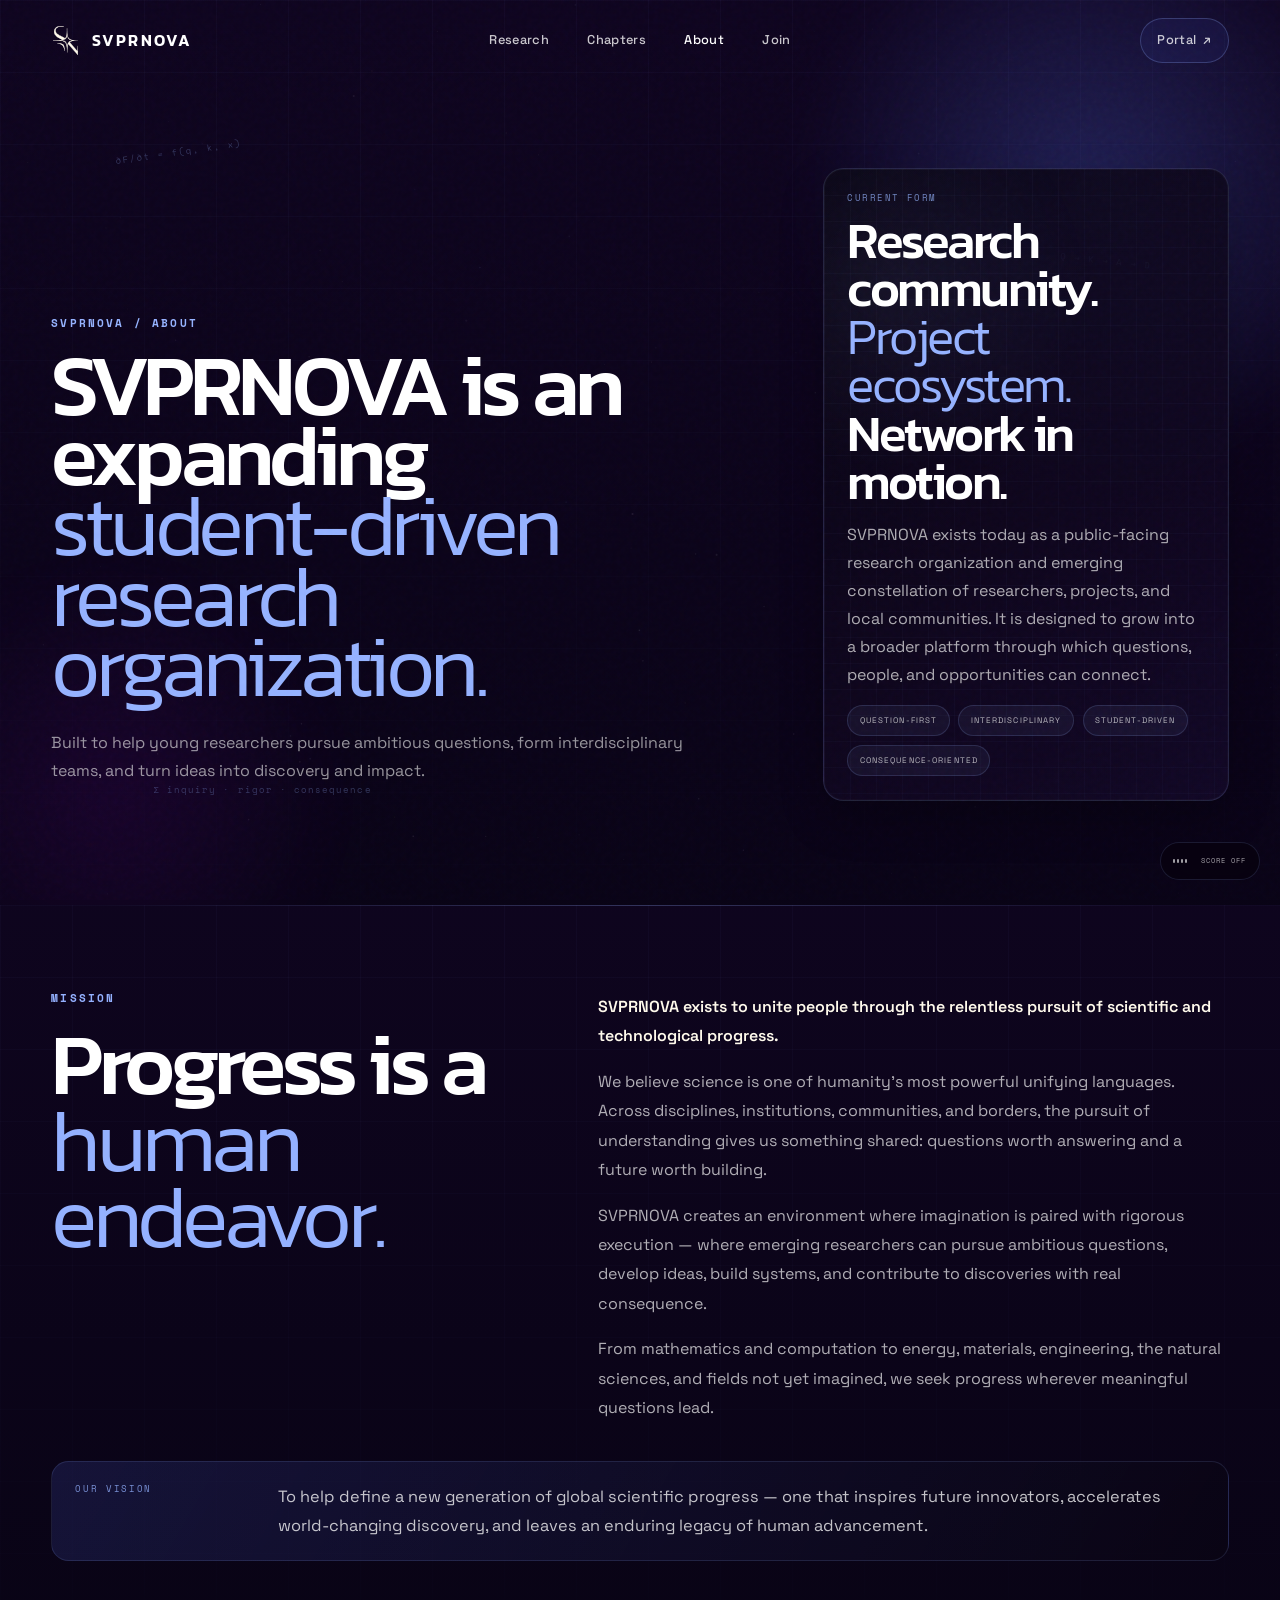
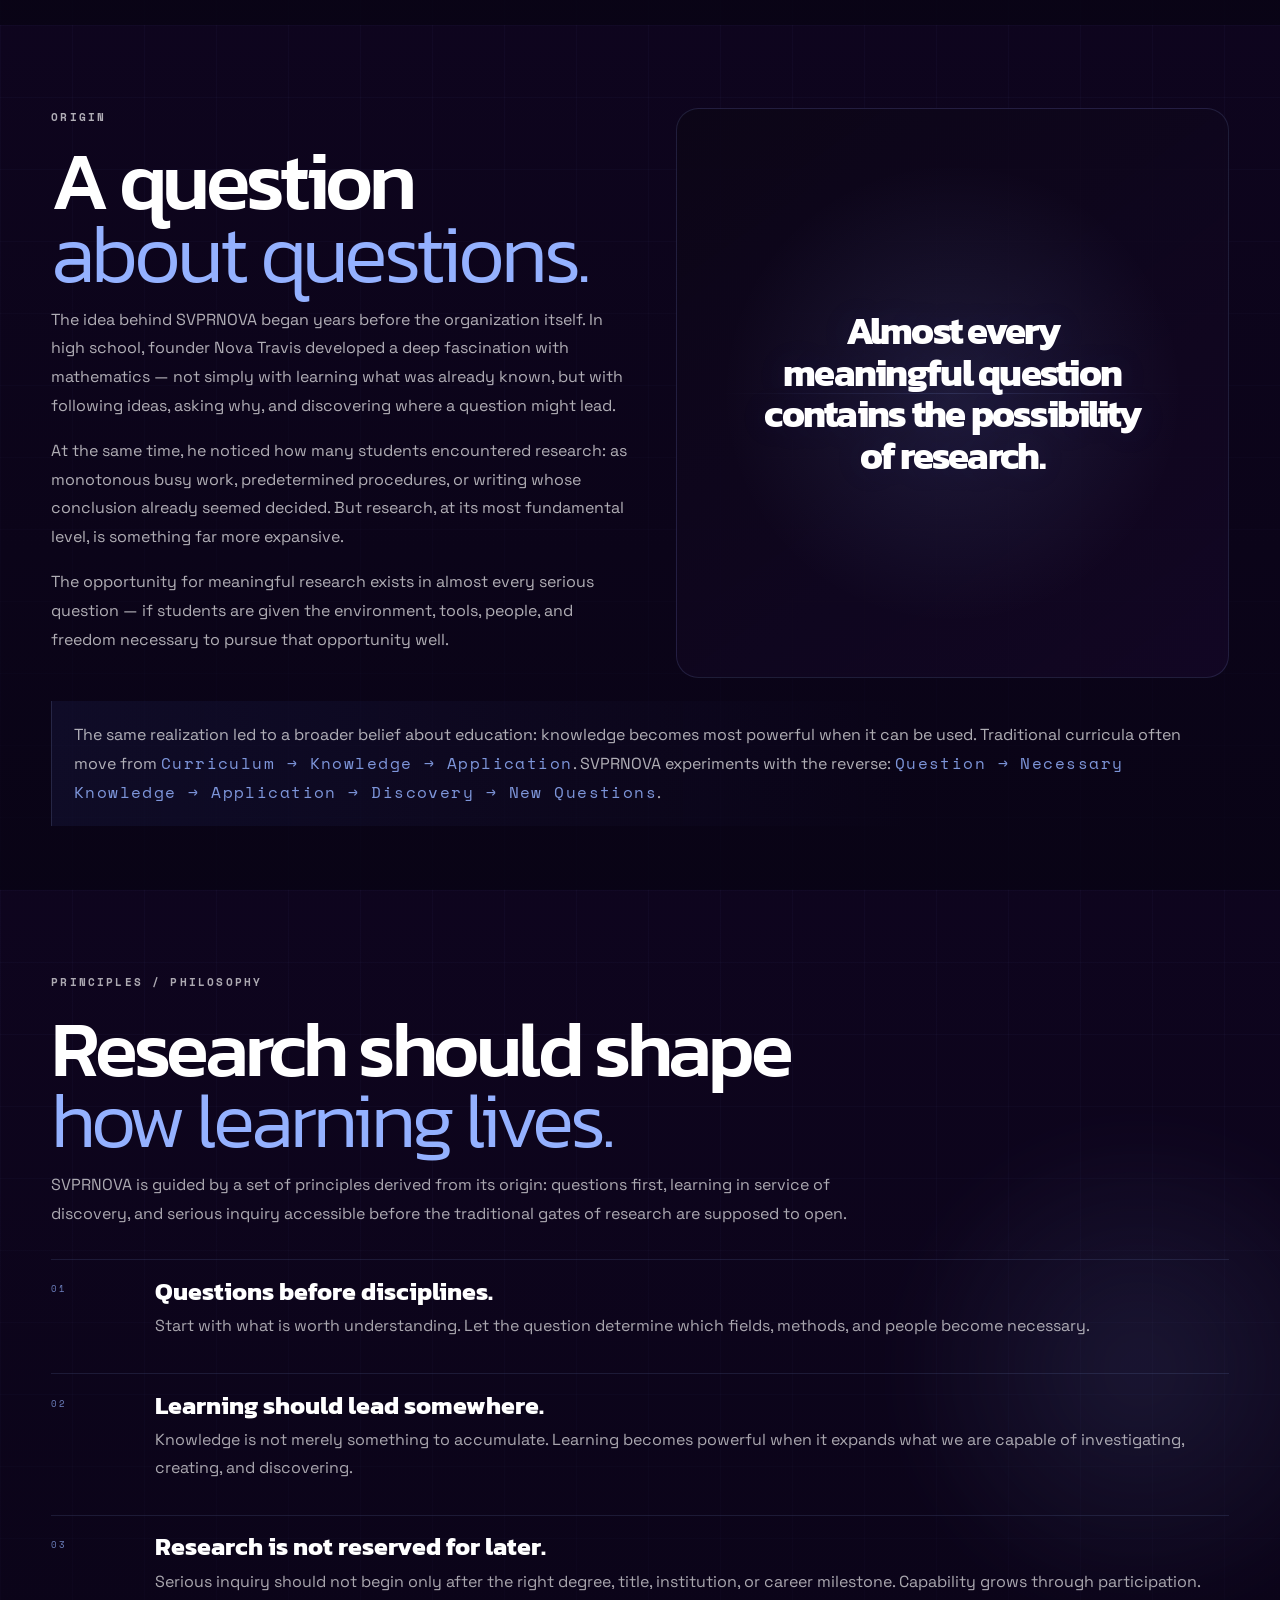
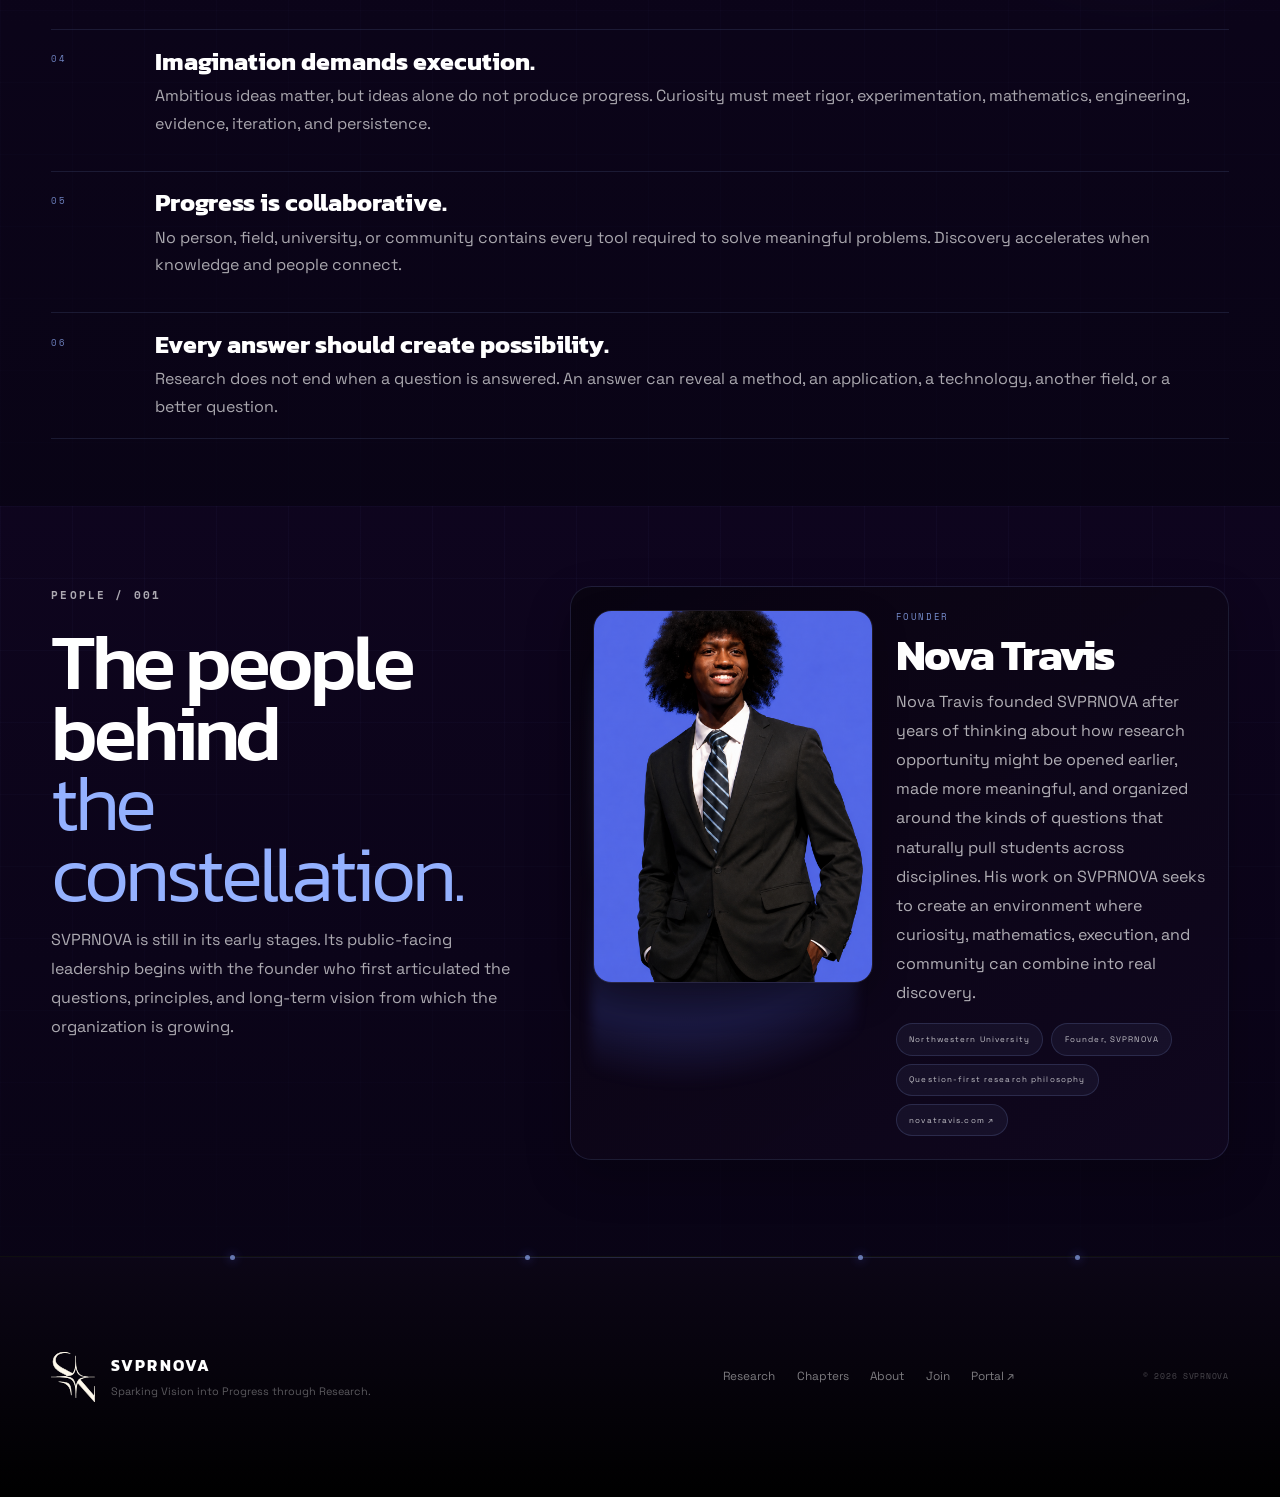
==== about/index.html @ edcb5aab "SVPRSITE v4.2" ====
<!DOCTYPE html>
<html lang="en">
<head>
  <meta charset="UTF-8" />
  <meta name="viewport" content="width=device-width, initial-scale=1.0" />
  <meta name="theme-color" content="#000000" />
  <meta name="description" content="About SVPRNOVA — mission, origin, principles, and people." />
  <title>About — SVPRNOVA</title>
  <link rel="preconnect" href="https://fonts.googleapis.com" />
  <link rel="preconnect" href="https://fonts.gstatic.com" crossorigin />
  <link href="https://fonts.googleapis.com/css2?family=Kanit:wght@300;400;500;600;700&family=Space+Grotesk:wght@300;400;500;600;700&family=Space+Mono:wght@400;700&display=swap" rel="stylesheet" />
  <link rel="stylesheet" href="../style.css" />
</head>
<body class="site-launched route-about">
  <canvas id="space-canvas" aria-hidden="true"></canvas>
  <div class="page-noise" aria-hidden="true"></div>

  <header class="site-header" id="site-header">
    <a class="brand-lockup" href="/" data-route-link="home" aria-label="SVPRNOVA home">
      <img src="../assets/svprnova-mark-light.svg" alt="" />
      <span>SVPRNOVA</span>
    </a>

    <nav class="desktop-nav" aria-label="Primary navigation">
      <a href="/research">Research</a>
      <a href="/chapters">Chapters</a>
      <a href="/about">About</a>
      <a href="/join">Join</a>
    </nav>

    <div class="nav-actions">
      <a class="portal-link" href="https://svprnova.com/login">Portal <span aria-hidden="true">↗</span></a>
      <button class="menu-toggle" id="menu-toggle" type="button" aria-label="Open navigation" aria-expanded="false">
        <span></span><span></span>
      </button>
    </div>
  </header>

  <div class="mobile-menu" id="mobile-menu" aria-hidden="true">
    <a href="/research">Research</a>
    <a href="/chapters">Chapters</a>
    <a href="/about">About</a>
    <a href="/join">Join</a>
    <a href="https://svprnova.com/login">Portal ↗</a>
  </div>

  <main class="about-page" id="about-view">
    <section class="about-hero tech-section" id="about-hero">
      <div class="about-gradient-halo about-gradient-halo-a" aria-hidden="true"></div>
      <div class="about-gradient-halo about-gradient-halo-b" aria-hidden="true"></div>
      <div class="about-technical-traces" aria-hidden="true">
        <span class="mono">∂F/∂t = f(q, k, x)</span>
        <span class="mono">Q → K → A → D</span>
        <span class="mono">Σ inquiry · rigor · consequence</span>
      </div>
      <div class="section-shell about-hero-grid">
        <div class="about-hero-copy reveal">
          <p class="eyebrow mono">SVPRNOVA / ABOUT</p>
          <h1 class="route-hero-title"><span>SVPRNOVA is an expanding</span><em>student-driven research organization.</em></h1>
          <p class="about-lead">Built to help young researchers pursue ambitious questions, form interdisciplinary teams, and turn ideas into discovery and impact.</p>
        </div>
        <aside class="about-hero-panel reveal">
          <div class="about-panel-grid" aria-hidden="true"></div>
          <span class="mono about-panel-kicker">CURRENT FORM</span>
          <h2>Research community.<br /><em>Project ecosystem.</em><br />Network in motion.</h2>
          <p>SVPRNOVA exists today as a public-facing research organization and emerging constellation of researchers, projects, and local communities. It is designed to grow into a broader platform through which questions, people, and opportunities can connect.</p>
          <ul class="about-bullets mono">
            <li>QUESTION-FIRST</li>
            <li>INTERDISCIPLINARY</li>
            <li>STUDENT-DRIVEN</li>
            <li>CONSEQUENCE-ORIENTED</li>
          </ul>
        </aside>
      </div>
    </section>

    <section class="about-mission tech-section" id="mission">
      <div class="about-section-trace" aria-hidden="true"></div>
      <div class="section-shell about-two-column">
        <div class="about-column-major reveal">
          <p class="eyebrow mono">MISSION</p>
          <h2>Progress is a<br /><em>human endeavor.</em></h2>
        </div>
        <div class="about-column-copy reveal">
          <p><strong>SVPRNOVA exists to unite people through the relentless pursuit of scientific and technological progress.</strong></p>
          <p>We believe science is one of humanity's most powerful unifying languages. Across disciplines, institutions, communities, and borders, the pursuit of understanding gives us something shared: questions worth answering and a future worth building.</p>
          <p>SVPRNOVA creates an environment where imagination is paired with rigorous execution — where emerging researchers can pursue ambitious questions, develop ideas, build systems, and contribute to discoveries with real consequence.</p>
          <p>From mathematics and computation to energy, materials, engineering, the natural sciences, and fields not yet imagined, we seek progress wherever meaningful questions lead.</p>
        </div>
      </div>
      <div class="section-shell about-vision-band reveal">
        <div class="about-vision-card">
          <span class="mono">OUR VISION</span>
          <p>To help define a new generation of global scientific progress — one that inspires future innovators, accelerates world-changing discovery, and leaves an enduring legacy of human advancement.</p>
        </div>
      </div>
    </section>

    <section class="about-origin tech-section" id="origin">
      <div class="about-origin-grid" aria-hidden="true"></div>
      <div class="section-shell about-origin-layout">
        <div class="about-origin-copy reveal">
          <p class="eyebrow mono">ORIGIN</p>
          <h2><span>A question</span><em>about questions.</em></h2>
          <p>The idea behind SVPRNOVA began years before the organization itself. In high school, founder Nova Travis developed a deep fascination with mathematics — not simply with learning what was already known, but with following ideas, asking why, and discovering where a question might lead.</p>
          <p>At the same time, he noticed how many students encountered research: as monotonous busy work, predetermined procedures, or writing whose conclusion already seemed decided. But research, at its most fundamental level, is something far more expansive.</p>
          <p>The opportunity for meaningful research exists in almost every serious question — if students are given the environment, tools, people, and freedom necessary to pursue that opportunity well.</p>
        </div>
        <div class="about-question-cloud reveal">
          <div class="about-possibility-statement">
            <h3>Almost every meaningful question contains the possibility of research.</h3>
          </div>
          <div class="about-question-pill pill-a mono">Why does this happen?</div>
          <div class="about-question-pill pill-b mono">Could this work differently?</div>
          <div class="about-question-pill pill-c mono">What pattern is hiding here?</div>
          <div class="about-question-pill pill-d mono">Can this be built?</div>
          <div class="about-question-pill pill-e mono">What happens if we change this assumption?</div>
        </div>
      </div>
      <div class="section-shell about-learning-band reveal">
        <div class="about-learning-card">
          <p>The same realization led to a broader belief about education: knowledge becomes most powerful when it can be used. Traditional curricula often move from <span class="mono">Curriculum → Knowledge → Application</span>. SVPRNOVA experiments with the reverse: <span class="mono">Question → Necessary Knowledge → Application → Discovery → New Questions</span>.</p>
        </div>
      </div>
    </section>

    <section class="about-principles tech-section" id="principles">
      <div class="about-gradient-halo about-gradient-halo-c" aria-hidden="true"></div>
      <div class="section-shell about-principles-intro reveal">
        <p class="eyebrow mono">PRINCIPLES / PHILOSOPHY</p>
        <h2>Research should shape<br /><em>how learning lives.</em></h2>
        <p>SVPRNOVA is guided by a set of principles derived from its origin: questions first, learning in service of discovery, and serious inquiry accessible before the traditional gates of research are supposed to open.</p>
      </div>
      <div class="section-shell principles-manifesto">
        <article class="principle-item reveal">
          <span class="mono">01</span>
          <div><h3>Questions before disciplines.</h3><p>Start with what is worth understanding. Let the question determine which fields, methods, and people become necessary.</p></div>
        </article>
        <article class="principle-item reveal">
          <span class="mono">02</span>
          <div><h3>Learning should lead somewhere.</h3><p>Knowledge is not merely something to accumulate. Learning becomes powerful when it expands what we are capable of investigating, creating, and discovering.</p></div>
        </article>
        <article class="principle-item reveal">
          <span class="mono">03</span>
          <div><h3>Research is not reserved for later.</h3><p>Serious inquiry should not begin only after the right degree, title, institution, or career milestone. Capability grows through participation.</p></div>
        </article>
        <article class="principle-item reveal">
          <span class="mono">04</span>
          <div><h3>Imagination demands execution.</h3><p>Ambitious ideas matter, but ideas alone do not produce progress. Curiosity must meet rigor, experimentation, mathematics, engineering, evidence, iteration, and persistence.</p></div>
        </article>
        <article class="principle-item reveal">
          <span class="mono">05</span>
          <div><h3>Progress is collaborative.</h3><p>No person, field, university, or community contains every tool required to solve meaningful problems. Discovery accelerates when knowledge and people connect.</p></div>
        </article>
        <article class="principle-item reveal">
          <span class="mono">06</span>
          <div><h3>Every answer should create possibility.</h3><p>Research does not end when a question is answered. An answer can reveal a method, an application, a technology, another field, or a better question.</p></div>
        </article>
      </div>
    </section>

    <section class="about-people tech-section" id="people">
      <div class="section-shell about-people-grid">
        <div class="about-people-copy reveal">
          <p class="eyebrow mono">PEOPLE / 001</p>
          <h2>The people behind<br /><em>the constellation.</em></h2>
          <p>SVPRNOVA is still in its early stages. Its public-facing leadership begins with the founder who first articulated the questions, principles, and long-term vision from which the organization is growing.</p>
        </div>
        <article class="founder-card reveal">
          <div class="founder-photo-wrap">
            <div class="founder-photo-backdrop" aria-hidden="true"></div>
            <img src="../assets/nova-founder.png" alt="Portrait of Nova Travis" class="founder-photo" />
          </div>
          <div class="founder-copy">
            <span class="mono founder-role">FOUNDER</span>
            <h3>Nova Travis</h3>
            <p>Nova Travis founded SVPRNOVA after years of thinking about how research opportunity might be opened earlier, made more meaningful, and organized around the kinds of questions that naturally pull students across disciplines. His work on SVPRNOVA seeks to create an environment where curiosity, mathematics, execution, and community can combine into real discovery.</p>
            <ul class="founder-meta mono">
              <li>Northwestern University</li>
              <li>Founder, SVPRNOVA</li>
              <li>Question-first research philosophy</li>
              <li><a href="https://novatravis.com" target="_blank" rel="noopener noreferrer">novatravis.com ↗</a></li>
            </ul>
          </div>
        </article>
      </div>
    </section>
  </main>

  <footer class="site-footer">
    <div class="footer-line" aria-hidden="true"><i></i><i></i><i></i><i></i></div>
    <div class="section-shell footer-inner">
      <div class="footer-brand"><img src="../assets/svprnova-mark-light.svg" alt="" /><div><strong>SVPRNOVA</strong><span>Sparking Vision into Progress through Research.</span></div></div>
      <div class="footer-links"><a href="/research">Research</a><a href="/chapters">Chapters</a><a href="/about">About</a><a href="/join">Join</a><a href="https://svprnova.com/login">Portal ↗</a></div>
      <p class="footer-copy mono">© <span id="year"></span> SVPRNOVA</p>
    </div>
  </footer>

  <button class="sound-control" id="sound-control" type="button" aria-label="Play SVPRNOVA score" aria-pressed="false"><span class="sound-bars" aria-hidden="true"><i></i><i></i><i></i><i></i></span><span class="sound-label mono">PLAY SCORE</span></button>
  <a class="sound-credit" id="sound-credit" href="https://open.spotify.com/artist/3JKtS3OZf6Wrio2MFBe2H6" target="_blank" rel="noopener noreferrer" aria-label="Music by Runox on Spotify">
    <img class="sound-credit-photo" src="../assets/runox-photo.png" alt="Runox artist photo" /><span class="sound-credit-copy"><span class="sound-credit-kicker mono">MUSIC BY</span><strong>Runox</strong><span class="sound-credit-link mono">OPEN SPOTIFY ↗</span></span>
  </a>
  <audio id="site-score" preload="auto" loop playsinline><source src="../assets/svprnova-score.mp3" type="audio/mpeg" /></audio>

  <script src="../siteData.js"></script>
  <script src="../spectrum.js"></script>
  <script src="../script.js"></script>
  <script src="../about.js"></script>
</body>
</html>
---- style.css ----
:root {
  --svpr-primary: #5267E8;
  --svpr-secondary: #5A0A86;
  --svpr-accent: #94B1FF;
  --space-999: #000000;
  --space-900: #0F0520;
  --space-800: #170033;
  --fire-600: #FF2D00;
  --fire-250: #FFC901;
  --fire-100: #FFEB7C;
  --iron-900: #1E1E20;
  --iron-500: #3B3B3E;
  --iron-300: #5C5E63;
  --star-100: #FFFAEC;
  --star-000: #FFFFFF;
  --font-display: "Kanit", Arial, sans-serif;
  --font-body: "Space Grotesk", Arial, sans-serif;
  --font-mono: "Space Mono", "Courier New", monospace;
  --max-width: 1360px;
  --side-pad: clamp(1.25rem, 4vw, 4.75rem);
  --header-height: 82px;
  --ease-out: cubic-bezier(.16, 1, .3, 1);
}

* { box-sizing: border-box; }
html { scroll-behavior: smooth; background: var(--space-999); }
body {
  margin: 0;
  min-width: 320px;
  overflow-x: hidden;
  background: var(--space-999);
  color: var(--star-000);
  font-family: var(--font-body);
  font-size: 16px;
  line-height: 1.6;
  -webkit-font-smoothing: antialiased;
}
body.menu-open { overflow: hidden; }
a { color: inherit; text-decoration: none; }
button, input, textarea { font: inherit; }
button { color: inherit; }
img { display: block; max-width: 100%; }
::selection { background: var(--svpr-primary); color: white; }

#space-canvas {
  position: fixed;
  inset: 0;
  width: 100%;
  height: 100%;
  z-index: 0;
  pointer-events: none;
  background: #000;
}
.page-noise {
  position: fixed;
  inset: 0;
  z-index: 90;
  opacity: .028;
  pointer-events: none;
  background-image: url("data:image/svg+xml,%3Csvg viewBox='0 0 200 200' xmlns='http://www.w3.org/2000/svg'%3E%3Cfilter id='n'%3E%3CfeTurbulence type='fractalNoise' baseFrequency='.86' numOctaves='3' stitchTiles='stitch'/%3E%3C/filter%3E%3Crect width='100%25' height='100%25' filter='url(%23n)' opacity='.55'/%3E%3C/svg%3E");
  mix-blend-mode: soft-light;
}
main, .site-footer { position: relative; z-index: 2; }
section { position: relative; overflow: hidden; }
.section-shell {
  position: relative;
  width: min(100%, var(--max-width));
  margin: 0 auto;
  padding-inline: var(--side-pad);
  z-index: 3;
}
.mono { font-family: var(--font-mono); letter-spacing: .09em; }
.eyebrow {
  margin: 0 0 1.25rem;
  color: var(--svpr-accent);
  font-size: .68rem;
  line-height: 1.2;
  font-weight: 700;
  letter-spacing: .2em;
}
h1, h2, h3, p { margin-top: 0; }
h1, h2, h3 { font-family: var(--font-display); line-height: .96; }
h2 {
  margin-bottom: 1.5rem;
  font-size: clamp(3rem, 7vw, 7.5rem);
  font-weight: 500;
  letter-spacing: -.045em;
}
h2 em, h3 em { color: var(--svpr-accent); font-style: normal; font-weight: 300; }

/* Header */
.site-header {
  position: fixed;
  top: 0;
  left: 0;
  right: 0;
  z-index: 100;
  height: var(--header-height);
  display: grid;
  grid-template-columns: 1fr auto 1fr;
  align-items: center;
  gap: 2rem;
  padding: 0 var(--side-pad);
  border-bottom: 1px solid transparent;
  transition: background .45s ease, border-color .45s ease, backdrop-filter .45s ease, height .45s ease;
}
.site-header.scrolled {
  height: 70px;
  background: rgba(8, 3, 17, .72);
  border-color: rgba(255,255,255,.075);
  backdrop-filter: blur(20px) saturate(130%);
  -webkit-backdrop-filter: blur(20px) saturate(130%);
}
.brand-lockup { display: inline-flex; align-items: center; gap: .72rem; justify-self: start; }
.brand-lockup img { width: 29px; height: 29px; object-fit: contain; }
.brand-lockup span {
  font-family: var(--font-display);
  font-weight: 600;
  font-size: 1rem;
  letter-spacing: .14em;
}
.desktop-nav { display: flex; align-items: center; gap: clamp(1.4rem, 3vw, 3rem); }
.desktop-nav a,
.portal-link {
  position: relative;
  font-size: .8rem;
  font-weight: 500;
  letter-spacing: .025em;
  color: rgba(255,255,255,.78);
  transition: color .25s ease;
}
.desktop-nav a::after {
  content: "";
  position: absolute;
  height: 1px;
  left: 0;
  right: 100%;
  bottom: -.5rem;
  background: var(--svpr-accent);
  transition: right .35s var(--ease-out);
}
.desktop-nav a:hover, .portal-link:hover { color: var(--star-000); }
.desktop-nav a:hover::after { right: 0; }
.nav-actions { justify-self: end; display: flex; align-items: center; gap: 1rem; }
.portal-link {
  display: inline-flex;
  gap: .45rem;
  align-items: center;
  padding: .68rem 1rem;
  border: 1px solid rgba(148,177,255,.25);
  border-radius: 999px;
  background: rgba(82,103,232,.08);
}
.portal-link:hover { border-color: rgba(148,177,255,.55); background: rgba(82,103,232,.16); }
.menu-toggle { display: none; width: 42px; height: 42px; border: 0; background: transparent; padding: 11px; cursor: pointer; }
.menu-toggle span { display:block; height:1px; background:white; margin:7px 0; transition: transform .3s ease; }
.menu-toggle[aria-expanded="true"] span:first-child { transform: translateY(4px) rotate(45deg); }
.menu-toggle[aria-expanded="true"] span:last-child { transform: translateY(-4px) rotate(-45deg); }
.mobile-menu {
  position: fixed;
  inset: 0;
  z-index: 95;
  display: none;
  flex-direction: column;
  justify-content: center;
  padding: var(--side-pad);
  background: rgba(6, 1, 14, .97);
  backdrop-filter: blur(28px);
  opacity: 0;
  visibility: hidden;
  transition: opacity .3s ease, visibility .3s ease;
}
.mobile-menu.open { opacity: 1; visibility: visible; }
.mobile-menu a {
  padding: .6rem 0;
  font-family: var(--font-display);
  font-size: clamp(2rem, 10vw, 4rem);
  line-height: 1.1;
  color: rgba(255,255,255,.88);
}
.mobile-menu a:last-child { margin-top: 1.5rem; color: var(--svpr-accent); font-size: 1.15rem; font-family: var(--font-mono); }

/* Hero */
.hero {
  min-height: 112svh;
  display: grid;
  place-items: center;
  isolation: isolate;
  background: radial-gradient(circle at 50% 38%, rgba(82,103,232,.025), transparent 38%);
}
.hero-nebula {
  position: absolute;
  width: min(100vw, 1120px);
  aspect-ratio: 1.55;
  left: 50%;
  top: 43%;
  transform: translate(-50%, -50%) rotate(-10deg);
  border-radius: 50%;
  opacity: .82;
  filter: blur(42px);
  background:
    radial-gradient(ellipse at 50% 50%, rgba(255,250,236,.18) 0%, rgba(148,177,255,.16) 7%, rgba(82,103,232,.26) 16%, rgba(90,10,134,.27) 35%, rgba(90,10,134,.07) 56%, transparent 73%),
    radial-gradient(ellipse at 32% 60%, rgba(82,103,232,.2), transparent 42%),
    radial-gradient(ellipse at 72% 42%, rgba(90,10,134,.18), transparent 47%);
  animation: nebulaBreathe 9s ease-in-out infinite alternate;
  z-index: -1;
}
@keyframes nebulaBreathe { to { opacity: .98; transform: translate(-50%, -50%) rotate(-7deg) scale(1.055); } }
.hero-orbit {
  position: absolute;
  left: 50%; top: 42%;
  border: 1px solid rgba(148,177,255,.09);
  border-radius: 50%;
  transform: translate(-50%,-50%) rotate(-18deg);
  pointer-events: none;
}
.hero-orbit-a { width: min(76vw, 960px); aspect-ratio: 2.8; }
.hero-orbit-b { width: min(55vw, 720px); aspect-ratio: 2.2; transform: translate(-50%,-50%) rotate(23deg); border-color: rgba(255,250,236,.045); }
.hero-content {
  width: min(920px, calc(100% - 2 * var(--side-pad)));
  margin: 0 auto;
  padding-top: 2.7rem;
  text-align: center;
  position: relative;
  z-index: 3;
}
.hero-mark-wrap {
  position: relative;
  width: clamp(100px, 13vw, 164px);
  margin: 0 auto 1.7rem;
  filter: drop-shadow(0 0 14px rgba(255,250,236,.42)) drop-shadow(0 0 42px rgba(82,103,232,.62));
  will-change: transform;
}
.hero-mark {
  position: relative;
  width: 100%;
  aspect-ratio: 1;
  object-fit: contain;
  z-index: 2;
}
.stellar-flare { position:absolute; inset:50%; pointer-events:none; transform:translate(-50%,-50%); }
.flare-a { width: 380%; height: 1px; background: linear-gradient(90deg, transparent, rgba(148,177,255,.1), rgba(255,250,236,.8), rgba(148,177,255,.1), transparent); filter: blur(.2px); }
.flare-b { height: 280%; width: 1px; background: linear-gradient(180deg, transparent, rgba(148,177,255,.06), rgba(255,250,236,.7), rgba(148,177,255,.06), transparent); }
.hero-kicker { margin-bottom: .8rem; color: rgba(148,177,255,.78); font-size: .62rem; letter-spacing: .22em; }
.hero h1 {
  margin: 0;
  font-size: clamp(4.5rem, 13vw, 10.5rem);
  line-height: .8;
  font-weight: 600;
  letter-spacing: -.055em;
  text-shadow: 0 0 35px rgba(82,103,232,.14);
}
.hero-slogan {
  margin: 1.5rem auto .75rem;
  color: var(--star-100);
  font-family: var(--font-display);
  font-size: clamp(1.05rem, 2vw, 1.55rem);
  font-weight: 300;
  letter-spacing: .015em;
}
.hero-description { max-width: 670px; margin: 0 auto; color: rgba(255,255,255,.6); font-size: clamp(.95rem, 1.4vw, 1.08rem); line-height: 1.75; }
.hero-actions, .cta-actions { display:flex; justify-content:center; gap:.8rem; flex-wrap:wrap; margin-top: 2.15rem; }
.button {
  display:inline-flex;
  align-items:center;
  justify-content:center;
  gap:.85rem;
  min-height: 51px;
  padding: .82rem 1.25rem;
  border: 1px solid transparent;
  font-size: .78rem;
  font-weight: 600;
  letter-spacing: .035em;
  transition: transform .3s var(--ease-out), background .3s ease, border-color .3s ease, box-shadow .3s ease;
}
.button:hover { transform: translateY(-2px); }
.button-primary { background: var(--star-100); color: #09030f; border-color: var(--star-100); box-shadow: 0 0 35px rgba(148,177,255,.08); }
.button-primary:hover { background: white; box-shadow: 0 0 40px rgba(148,177,255,.2); }
.button-ghost { border-color: rgba(255,255,255,.2); background: rgba(255,255,255,.025); color: rgba(255,255,255,.88); }
.button-ghost:hover { border-color: rgba(148,177,255,.5); background: rgba(82,103,232,.08); }
.scroll-cue { position:absolute; bottom: 7.8rem; left: var(--side-pad); display:flex; align-items:center; gap:.9rem; color:rgba(255,255,255,.32); z-index:4; }
.scroll-cue span { font-size:.55rem; }
.scroll-cue i { width:68px; height:1px; background:rgba(255,255,255,.18); position:relative; overflow:hidden; }
.scroll-cue i::after { content:""; position:absolute; inset:0; background:var(--svpr-accent); transform:translateX(-100%); animation:scrollSweep 2.6s ease-in-out infinite; }
@keyframes scrollSweep { 50%,100% { transform:translateX(100%); } }
.cosmos-to-structure { position:absolute; z-index:1; left:0; right:0; bottom:-1px; height:34vh; background:linear-gradient(to bottom, transparent 0%, rgba(15,5,32,.15) 28%, rgba(15,5,32,.74) 72%, var(--space-900) 100%); }

/* Technical environment */
.tech-section { background: var(--space-900); }
.tech-grid { position:absolute; inset:0; z-index:0; opacity:.55; background-image: linear-gradient(rgba(148,177,255,.035) 1px, transparent 1px), linear-gradient(90deg, rgba(148,177,255,.035) 1px, transparent 1px); background-size: 72px 72px; mask-image: linear-gradient(to bottom, transparent, black 14%, black 84%, transparent); }
.tech-grid::after { content:""; position:absolute; inset:0; background: radial-gradient(circle at 75% 28%, rgba(82,103,232,.1), transparent 27rem), radial-gradient(circle at 14% 76%, rgba(90,10,134,.1), transparent 25rem); }
.tech-grid-soft { opacity:.34; background-size:88px 88px; }
.tech-grid-fade { opacity:.25; mask-image:linear-gradient(to bottom,black 0%,black 68%,transparent 100%); }
.technical-orbit { position:absolute; border:1px solid rgba(148,177,255,.085); border-radius:50%; z-index:1; pointer-events:none; }
.technical-orbit-a { width:760px; height:260px; top:18%; left:-290px; transform:rotate(20deg); }
.technical-orbit-b { width:640px; height:640px; right:-400px; bottom:-230px; border-color:rgba(90,10,134,.16); }
.comet { position:absolute; z-index:2; width:180px; height:1px; opacity:0; background:linear-gradient(90deg,transparent,rgba(148,177,255,.3),rgba(255,250,236,.95)); box-shadow:18px 0 22px rgba(148,177,255,.35); transform:rotate(-22deg); pointer-events:none; }
.comet::after { content:""; position:absolute; right:-2px; top:-2px; width:5px; height:5px; border-radius:50%; background:var(--star-100); box-shadow:0 0 18px var(--svpr-accent); }
.comet-one { top:24%; left:-230px; animation:cometPass 15s 4s linear infinite; }
.comet-two { top:42%; left:-230px; animation:cometPass 18s 8s linear infinite; }
@keyframes cometPass { 0%,68% { opacity:0; transform:translate(0,0) rotate(-22deg); } 70% { opacity:.85; } 78% { opacity:.6; } 84%,100% { opacity:0; transform:translate(125vw,-42vh) rotate(-22deg); } }

/* Mission */
.mission { padding: clamp(8rem,14vw,14rem) 0 10rem; }
.mission-grid { display:grid; grid-template-columns:minmax(0,1.15fr) minmax(300px,.65fr); gap:clamp(3rem,10vw,9rem); align-items:end; }
.mission-copy h2 { max-width:950px; margin-bottom:0; }
.mission-detail { padding-bottom:.7rem; color:rgba(255,255,255,.62); font-size:1.02rem; }
.mission-detail p { margin-bottom:1.15rem; }
.coordinate { display:block; margin-bottom:1.65rem; color:rgba(148,177,255,.46); font-size:.56rem; line-height:1.5; }
.text-link { display:inline-flex; align-items:center; gap:.7rem; margin-top:.75rem; color:var(--star-100); font-size:.78rem; font-weight:600; border-bottom:1px solid rgba(148,177,255,.32); padding-bottom:.35rem; transition:border-color .25s ease,color .25s ease,gap .25s ease; }
.text-link:hover { gap:1rem; border-color:var(--svpr-accent); color:white; }
.formula-band { position:relative; z-index:3; width:min(calc(100% - 2 * var(--side-pad)), var(--max-width)); margin:9rem auto 0; padding-inline:var(--side-pad); display:flex; align-items:center; gap:1rem; color:rgba(255,255,255,.28); }
.formula-band span { font-size:.52rem; white-space:nowrap; }
.formula-band i { height:1px; flex:1; background:linear-gradient(90deg,rgba(148,177,255,.08),rgba(148,177,255,.25),rgba(148,177,255,.08)); }

/* Pillars */
.pillars { padding: 8rem 0 12rem; background:linear-gradient(180deg,var(--space-900),#0a0316); }
.section-intro { display:grid; grid-template-columns:minmax(0,.8fr) minmax(300px,.55fr); column-gap:clamp(2rem,8vw,8rem); align-items:end; }
.section-intro .eyebrow { grid-column:1/-1; }
.section-intro h2 { margin-bottom:0; }
.section-intro > p:last-child { color:rgba(255,255,255,.55); margin:0 0 .8rem; line-height:1.75; }
.system-map { position:relative; height:620px; margin-top:5rem; border-top:1px solid rgba(255,255,255,.06); border-bottom:1px solid rgba(255,255,255,.06); }
.system-map::before, .system-map::after { content:""; position:absolute; background:rgba(148,177,255,.08); }
.system-map::before { left:50%; top:0; bottom:0; width:1px; }
.system-map::after { top:50%; left:0; right:0; height:1px; }
.system-lines { position:absolute; inset:0; width:100%; height:100%; overflow:visible; }
.system-lines path, .system-lines circle { fill:none; stroke:rgba(148,177,255,.26); stroke-width:1; stroke-dasharray:1000; stroke-dashoffset:1000; vector-effect:non-scaling-stroke; }
.system-map.in-view .system-lines path, .system-map.in-view .system-lines circle { animation:drawSystem 1.8s .2s var(--ease-out) forwards; }
@keyframes drawSystem { to { stroke-dashoffset:0; } }
.system-core { position:absolute; left:50%; top:50%; transform:translate(-50%,-50%); display:grid; place-items:center; width:120px; height:120px; border:1px solid rgba(148,177,255,.3); border-radius:50%; background:radial-gradient(circle,rgba(82,103,232,.22),rgba(15,5,32,.82) 62%); box-shadow:0 0 70px rgba(82,103,232,.16); z-index:4; }
.system-core img { width:45px; filter:drop-shadow(0 0 10px rgba(148,177,255,.35)); }
.system-core span { position:absolute; bottom:-25px; color:rgba(148,177,255,.5); font-size:.52rem; }
.system-node { position:absolute; width:min(230px,26%); padding:1.25rem; background:rgba(15,5,32,.64); border:1px solid rgba(255,255,255,.075); backdrop-filter:blur(8px); }
.system-node-1 { left:11%; top:10%; }
.system-node-2 { right:11%; top:10%; }
.system-node-3 { left:11%; bottom:10%; }
.system-node-4 { right:11%; bottom:10%; }
.system-node .node-index { display:block; color:rgba(148,177,255,.45); font-size:.55rem; margin-bottom:.75rem; }
.system-node h3 { margin:0 0 .35rem; font-size:1.5rem; font-weight:500; }
.system-node p { margin:0; color:rgba(255,255,255,.45); font-size:.82rem; line-height:1.5; }

/* Research */
.research { padding:10rem 0 18rem; background:linear-gradient(to bottom,#0a0316 0%,#050109 74%,rgba(0,0,0,0) 100%); }
.research-header { display:grid; grid-template-columns:minmax(0,1.1fr) minmax(280px,.5fr); gap:clamp(2rem,8vw,8rem); align-items:end; }
.research-header h2 { margin-bottom:0; }
.research-header > p { margin:0 0 1rem; color:rgba(255,255,255,.5); line-height:1.75; }
.research-exhibit { margin-top:6rem; display:grid; grid-template-columns:minmax(0,1.35fr) minmax(340px,.65fr); min-height:660px; border:1px solid rgba(148,177,255,.11); background:rgba(0,0,0,.24); box-shadow:0 35px 100px rgba(0,0,0,.24); }
.research-visual { position:relative; min-height:660px; overflow:hidden; border-right:1px solid rgba(148,177,255,.1); background:radial-gradient(circle at 50% 48%,rgba(82,103,232,.12),transparent 44%),linear-gradient(rgba(148,177,255,.025) 1px,transparent 1px),linear-gradient(90deg,rgba(148,177,255,.025) 1px,transparent 1px); background-size:auto,44px 44px,44px 44px; }
#spectrum-canvas { position:absolute; inset:0; width:100%; height:100%; }
.spectrum-label { position:absolute; left:1.5rem; top:1.35rem; color:rgba(148,177,255,.5); font-size:.52rem; z-index:2; }
.spectrum-axis { position:absolute; background:rgba(148,177,255,.08); }
.spectrum-axis-x { left:0; right:0; top:50%; height:1px; }
.spectrum-axis-y { top:0; bottom:0; left:50%; width:1px; }
.research-copy { padding:clamp(2rem,5vw,4.5rem); align-self:center; }
.research-number { color:rgba(148,177,255,.52); font-size:.55rem; margin-bottom:1.4rem; }
.research-copy h3 { font-size:clamp(3.4rem,6vw,6.8rem); font-weight:500; margin:0 0 1.8rem; letter-spacing:-.045em; }
.research-lede { color:rgba(255,255,255,.82)!important; font-size:1.04rem!important; }
.research-copy p { color:rgba(255,255,255,.46); line-height:1.7; font-size:.9rem; }
.tag-row { display:flex; flex-wrap:wrap; gap:.45rem; margin:2rem 0 1.4rem; }
.tag-row span { padding:.42rem .65rem; border:1px solid rgba(148,177,255,.16); color:rgba(148,177,255,.67); font-family:var(--font-mono); font-size:.5rem; letter-spacing:.08em; }
.structure-to-cosmos { position:absolute; left:0; right:0; bottom:0; height:300px; pointer-events:none; z-index:2; }
.morph-node { position:absolute; width:4px; height:4px; border-radius:50%; background:var(--svpr-accent); box-shadow:0 0 18px var(--svpr-primary); opacity:.5; }
.morph-node::after { content:""; position:absolute; left:2px; top:2px; width:180px; height:1px; transform-origin:left center; background:linear-gradient(90deg,rgba(148,177,255,.18),transparent); }
.morph-node-a { left:18%; bottom:22%; } .morph-node-a::after { transform:rotate(-11deg); }
.morph-node-b { left:51%; bottom:38%; } .morph-node-b::after { transform:rotate(18deg); width:260px; }
.morph-node-c { right:21%; bottom:15%; } .morph-node-c::after { transform:rotate(159deg); width:220px; }

/* Constellation */
.constellation { min-height:1050px; padding:9rem 0 12rem; background:linear-gradient(to bottom,rgba(0,0,0,0) 0%,rgba(0,0,0,.12) 15%,rgba(3,0,9,.08) 74%,rgba(23,0,51,0) 100%); }
.constellation-vignette { position:absolute; inset:0; pointer-events:none; background:radial-gradient(circle at 70% 48%,rgba(82,103,232,.085),transparent 32rem),radial-gradient(circle at 30% 55%,rgba(90,10,134,.07),transparent 28rem); }
.constellation-shell { display:grid; grid-template-columns:minmax(300px,.44fr) minmax(650px,.9fr); gap:4rem; align-items:center; min-height:820px; }
.constellation-copy { align-self:center; }
.constellation-copy h2 { font-size:clamp(3.3rem,6vw,6.8rem); }
.constellation-copy > p:not(.eyebrow) { max-width:500px; color:rgba(255,255,255,.52); line-height:1.75; }
.light-link { color:white; }
.constellation-map { position:relative; width:100%; height:680px; perspective:1200px; }
.constellation-lines { position:absolute; inset:0; width:100%; height:100%; overflow:visible; }
.constellation-lines line { stroke:rgba(148,177,255,.25); stroke-width:1; stroke-dasharray:1000; stroke-dashoffset:1000; vector-effect:non-scaling-stroke; }
.constellation-map.in-view .constellation-lines line { animation:constellationDraw 1.8s var(--delay,0s) var(--ease-out) forwards; }
@keyframes constellationDraw { to { stroke-dashoffset:0; } }
.constellation-core { position:absolute; left:50%; top:48%; transform:translate(-50%,-50%); width:140px; height:140px; display:grid; place-items:center; z-index:5; }
.constellation-core::before { content:""; position:absolute; inset:16px; border-radius:50%; border:1px solid rgba(148,177,255,.24); animation:corePulse 4s ease-in-out infinite; }
@keyframes corePulse { 50% { transform:scale(1.17); opacity:.25; } }
.core-glow { position:absolute; width:270px; height:270px; border-radius:50%; background:radial-gradient(circle,rgba(255,250,236,.14),rgba(82,103,232,.18) 14%,rgba(90,10,134,.08) 42%,transparent 70%); filter:blur(12px); }
.constellation-core img { width:72px; z-index:2; filter:drop-shadow(0 0 8px rgba(255,250,236,.7)) drop-shadow(0 0 25px rgba(82,103,232,.8)); }
.constellation-core span { position:absolute; top:calc(50% + 76px); color:rgba(148,177,255,.62); font-size:.49rem; white-space:nowrap; }
.constellation-node { position:absolute; left:calc(var(--x) * 1%); top:calc(var(--y) * 1%); transform:translate(-50%,-50%); width:190px; border:0; background:transparent; text-align:center; cursor:default; padding:0; z-index:4; opacity:0; transition:transform .35s var(--ease-out),opacity .6s ease; }
.constellation-map.in-view .constellation-node { opacity:1; transition-delay:calc(var(--node-delay, 0) * 120ms + 400ms); }
.constellation-node i { display:block; width:7px; height:7px; margin:0 auto .65rem; border-radius:50%; background:var(--svpr-accent); box-shadow:0 0 7px rgba(255,255,255,.8),0 0 24px rgba(82,103,232,.8); transition:transform .3s ease,box-shadow .3s ease; }
.constellation-node span { display:block; color:rgba(148,177,255,.5); font-size:.45rem; margin-bottom:.25rem; }
.constellation-node strong { display:block; color:rgba(255,255,255,.72); font-family:var(--font-body); font-size:.72rem; font-weight:500; line-height:1.3; }
.constellation-node:hover i { transform:scale(1.8); box-shadow:0 0 10px white,0 0 34px var(--svpr-primary); }
.constellation-node:hover strong { color:white; }
.chapter-node i { width:10px; height:10px; background:var(--star-100); box-shadow:0 0 8px white,0 0 28px var(--svpr-primary),0 0 65px rgba(82,103,232,.55); }
.chapter-node strong { color:var(--star-100); font-size:.78rem; }

/* Join */
.join-section { padding:15rem 0 12rem; background:linear-gradient(to bottom,rgba(23,0,51,0) 0%,rgba(23,0,51,.94) 15%,var(--space-800) 38%,var(--space-900) 100%); }
.join-orbit { position:absolute; border:1px solid rgba(148,177,255,.08); border-radius:50%; pointer-events:none; }
.join-orbit-a { width:1100px; height:380px; left:-340px; top:30%; transform:rotate(-18deg); }
.join-orbit-b { width:780px; height:780px; right:-430px; bottom:-250px; border-color:rgba(90,10,134,.22); }
.join-header { display:grid; grid-template-columns:minmax(0,1.1fr) minmax(280px,.5fr); gap:clamp(2rem,8vw,8rem); align-items:end; }
.join-header h2 { margin-bottom:0; }
.join-header > p { margin:0 0 1rem; color:rgba(255,255,255,.52); line-height:1.75; }
.benefit-grid { margin-top:6rem; display:grid; grid-template-columns:repeat(3,1fr); border-top:1px solid rgba(255,255,255,.1); border-bottom:1px solid rgba(255,255,255,.1); }
.benefit { min-height:380px; padding:2.25rem 2.25rem 2.6rem 0; display:flex; flex-direction:column; justify-content:flex-end; position:relative; }
.benefit + .benefit { border-left:1px solid rgba(255,255,255,.1); padding-left:2.25rem; }
.benefit-index { position:absolute; top:2rem; left:0; color:rgba(148,177,255,.46); font-size:.53rem; }
.benefit + .benefit .benefit-index { left:2.25rem; }
.benefit h3 { max-width:340px; margin:0 0 1.1rem; font-size:clamp(1.8rem,3vw,2.8rem); line-height:1.03; font-weight:400; letter-spacing:-.03em; }
.benefit p { max-width:340px; margin:0; color:rgba(255,255,255,.45); font-size:.87rem; line-height:1.7; }

/* CTA */
.final-cta { padding:10rem 0 9rem; min-height:720px; display:grid; place-items:center; background:#020003; text-align:center; }
.cta-glow { position:absolute; width:min(800px,80vw); aspect-ratio:1.7; left:50%; top:45%; transform:translate(-50%,-50%); background:radial-gradient(ellipse,rgba(82,103,232,.12),rgba(90,10,134,.06) 32%,transparent 68%); filter:blur(28px); }
.cta-inner img { width:65px; margin:0 auto 1.8rem; filter:drop-shadow(0 0 18px rgba(82,103,232,.6)); }
.cta-inner h2 { font-size:clamp(4rem,9vw,9rem); margin-bottom:1.2rem; }
.cta-inner > p:not(.eyebrow) { margin:0 auto; color:rgba(255,255,255,.47); font-size:1rem; }
.portal-small { display:inline-block; margin-top:2rem; color:rgba(148,177,255,.5); font-size:.52rem; transition:color .25s ease; }
.portal-small:hover { color:var(--svpr-accent); }

/* Footer */
.site-footer { background:#000; border-top:1px solid rgba(255,255,255,.06); }
.footer-line { position:absolute; top:0; left:0; right:0; height:1px; background:linear-gradient(90deg,transparent,rgba(148,177,255,.2),transparent); }
.footer-line i { position:absolute; top:-2px; width:5px; height:5px; border-radius:50%; background:var(--svpr-accent); box-shadow:0 0 10px var(--svpr-primary); opacity:.65; }
.footer-line i:nth-child(1){left:18%}.footer-line i:nth-child(2){left:41%}.footer-line i:nth-child(3){left:67%}.footer-line i:nth-child(4){left:84%}
.footer-inner { min-height:240px; display:grid; grid-template-columns:1.2fr 1fr auto; gap:3rem; align-items:center; }
.footer-brand { display:flex; align-items:center; gap:1rem; }
.footer-brand img { width:44px; }
.footer-brand strong { display:block; font-family:var(--font-display); letter-spacing:.13em; font-size:1rem; }
.footer-brand span { display:block; margin-top:.25rem; color:rgba(255,255,255,.34); font-size:.68rem; }
.footer-links { display:flex; gap:1.35rem; flex-wrap:wrap; justify-content:center; }
.footer-links a { color:rgba(255,255,255,.48); font-size:.74rem; transition:color .25s ease; }
.footer-links a:hover { color:white; }
.footer-copy { margin:0; color:rgba(255,255,255,.28); font-size:.5rem; white-space:nowrap; }

/* Sound */
.sound-control { position:fixed; right:1.25rem; bottom:1.25rem; z-index:110; display:flex; align-items:center; gap:.7rem; min-height:38px; padding:.6rem .78rem; border:1px solid rgba(148,177,255,.14); border-radius:999px; background:rgba(7,2,15,.72); color:rgba(255,255,255,.62); backdrop-filter:blur(14px); cursor:pointer; transition:background .25s ease,border-color .25s ease,color .25s ease; }
.sound-control:hover { color:white; border-color:rgba(148,177,255,.35); background:rgba(15,5,32,.88); }
.sound-bars { display:flex; align-items:center; gap:2px; width:17px; height:15px; }
.sound-bars i { display:block; width:2px; height:4px; border-radius:2px; background:currentColor; transform-origin:center; }
.sound-control.playing .sound-bars i:nth-child(1) { animation:bar 1s -.2s ease-in-out infinite; }
.sound-control.playing .sound-bars i:nth-child(2) { animation:bar .8s -.4s ease-in-out infinite; }
.sound-control.playing .sound-bars i:nth-child(3) { animation:bar 1.2s -.1s ease-in-out infinite; }
.sound-control.playing .sound-bars i:nth-child(4) { animation:bar .9s -.3s ease-in-out infinite; }
@keyframes bar { 0%,100%{height:4px}50%{height:14px} }
.sound-label { font-size:.46rem; letter-spacing:.14em; }
.sound-credit {
  position: fixed;
  right: 1.25rem;
  bottom: 4.55rem;
  z-index: 109;
  width: min(320px, calc(100vw - 2.5rem));
  display: flex;
  align-items: center;
  gap: .82rem;
  padding: .75rem .88rem;
  border: 1px solid rgba(148,177,255,.18);
  border-radius: 1.1rem;
  background: rgba(7,2,15,.9);
  color: rgba(255,255,255,.86);
  backdrop-filter: blur(18px);
  text-decoration: none;
  opacity: 0;
  transform: translateY(10px) scale(.985);
  transform-origin: bottom right;
  pointer-events: none;
  box-shadow: 0 16px 44px rgba(0,0,0,.34), 0 0 0 1px rgba(148,177,255,.03) inset;
  transition: opacity .24s ease, transform .24s ease, border-color .25s ease, color .25s ease, background .25s ease, box-shadow .25s ease;
}
.sound-credit-photo {
  width: 58px;
  height: 58px;
  flex: 0 0 58px;
  object-fit: cover;
  object-position: center;
  border-radius: 50%;
  border: 1px solid rgba(255,255,255,.16);
  box-shadow: 0 0 0 3px rgba(148,177,255,.06), 0 0 22px rgba(82,103,232,.16);
}
.sound-credit-copy {
  display: flex;
  flex-direction: column;
  min-width: 0;
  gap: .18rem;
}
.sound-credit-kicker,
.sound-credit-link {
  font-size: .46rem;
  letter-spacing: .14em;
}
.sound-credit strong {
  font-size: 1rem;
  font-weight: 600;
  color: var(--star-100);
  line-height: 1.05;
}
.sound-credit-link { color: rgba(148,177,255,.85); }
.sound-control:hover + .sound-credit,
.sound-credit:hover,
.sound-control:focus-visible + .sound-credit,
.sound-credit:focus-visible {
  opacity: 1;
  transform: translateY(0) scale(1);
  pointer-events: auto;
}
.sound-credit:hover,
.sound-credit:focus-visible {
  color: white;
  border-color: rgba(148,177,255,.34);
  background: rgba(15,5,32,.96);
  box-shadow: 0 20px 50px rgba(0,0,0,.42), 0 0 0 1px rgba(148,177,255,.08) inset;
}
.sound-credit::after {
  content:"";
  position:absolute;
  left:0;
  right:0;
  bottom:-1.3rem;
  height:1.35rem;
}

/* Reveals */

.reveal { opacity:0; transform:translateY(34px); transition:opacity .9s var(--ease-out),transform .9s var(--ease-out); }
.reveal.is-visible { opacity:1; transform:translateY(0); }
.reveal-on-load { opacity:0; transform:translateY(15px); animation:heroResolve 1.5s .2s var(--ease-out) forwards; }
@keyframes heroResolve { to { opacity:1; transform:none; } }

/* Responsive */
@media (max-width: 1080px) {
  .site-header { grid-template-columns:1fr auto; }
  .desktop-nav { display:none; }
  .menu-toggle { display:block; }
  .mobile-menu { display:flex; }
  .mission-grid, .research-header, .join-header, .section-intro { grid-template-columns:1fr; gap:2.2rem; }
  .mission-detail, .research-header > p, .join-header > p, .section-intro > p:last-child { max-width:650px; }
  .constellation-shell { grid-template-columns:1fr; gap:1rem; }
  .constellation-copy { max-width:700px; }
  .constellation-map { height:650px; }
  .research-exhibit { grid-template-columns:1fr; }
  .research-visual { min-height:520px; border-right:0; border-bottom:1px solid rgba(148,177,255,.1); }
  .benefit { min-height:350px; }
  .footer-inner { grid-template-columns:1fr; gap:1.5rem; padding-block:3.5rem; }
  .footer-links { justify-content:flex-start; }
}

@media (max-width: 760px) {
  :root { --header-height:70px; }
  .site-header { padding-inline:1rem; gap:.5rem; }
  .portal-link { display:none; }
  .hero { min-height:105svh; }
  .hero-content { width:calc(100% - 2rem); }
  .hero-mark-wrap { width:102px; }
  .hero h1 { font-size:clamp(4rem,20vw,6rem); }
  .hero-kicker { font-size:.5rem; }
  .hero-description { font-size:.9rem; }
  .scroll-cue { left:1rem; bottom:6.6rem; }
  .scroll-cue span { display:none; }
  .mission { padding-top:7rem; }
  .mission-grid { gap:2.6rem; }
  h2 { font-size:clamp(3rem,15vw,5rem); }
  .formula-band { padding-inline:0; width:calc(100% - 2rem); gap:.45rem; margin-top:6rem; }
  .formula-band span { font-size:.39rem; }
  .system-map { height:auto; margin-top:4rem; display:grid; grid-template-columns:1fr; gap:.8rem; border:0; }
  .system-map::before, .system-map::after, .system-lines, .system-core { display:none; }
  .system-node { position:relative; inset:auto!important; width:100%; min-height:142px; display:flex; flex-direction:column; justify-content:flex-end; background:rgba(255,255,255,.025); }
  .research { padding-top:7rem; }
  .research-exhibit { margin-top:3.5rem; min-height:auto; }
  .research-visual { min-height:400px; }
  .research-copy { padding:2rem 1.35rem 2.5rem; }
  .constellation { min-height:auto; padding-top:7rem; }
  .constellation-map { height:590px; margin-top:1.5rem; transform:scale(.96); transform-origin:center top; }
  .constellation-node { width:135px; }
  .constellation-node strong { font-size:.6rem; }
  .constellation-node span { font-size:.38rem; }
  .constellation-core { width:100px; height:100px; }
  .constellation-core img { width:52px; }
  .constellation-core span { top:calc(50% + 58px); font-size:.4rem; }
  .benefit-grid { grid-template-columns:1fr; }
  .benefit { min-height:280px; padding:5rem 0 2.2rem; }
  .benefit + .benefit { border-left:0; border-top:1px solid rgba(255,255,255,.1); padding-left:0; }
  .benefit + .benefit .benefit-index { left:0; }
  .join-section { padding-top:11rem; }
  .final-cta { min-height:650px; padding-block:8rem; }
  .cta-actions, .hero-actions { flex-direction:column; align-items:stretch; width:min(100%,340px); margin-inline:auto; }
  .sound-control { right:.75rem; bottom:.75rem; }
  .sound-credit { right:.75rem; bottom:3.95rem; width:min(280px, calc(100vw - 1.5rem)); }
  .sound-label { display:none; }
  .sound-control { width:40px; height:40px; justify-content:center; padding:0; }
  .footer-brand { align-items:flex-start; }
}

@media (max-width: 480px) {
  .hero-slogan { max-width:300px; }
  .constellation-map { height:520px; }
  .constellation-node { width:115px; }
  .constellation-node strong { font-size:.54rem; }
  .constellation-node span { display:none; }
  .research-visual { min-height:340px; }
}

@media (prefers-reduced-motion: reduce) {
  html { scroll-behavior:auto; }
  *, *::before, *::after { animation-duration:.01ms!important; animation-iteration-count:1!important; transition-duration:.01ms!important; }
  .reveal, .reveal-on-load { opacity:1; transform:none; }
}
.constellation-lines line { transition: stroke .25s ease, filter .25s ease, opacity .25s ease; }
.constellation-lines line.active { stroke: rgba(255,250,236,.82); filter: drop-shadow(0 0 5px rgba(148,177,255,.65)); opacity: 1!important; }

/* ==========================================================================\n   V1.1 — ignition intro + deeper cosmic parallax\n   ========================================================================== */
body.prelaunch { overflow:hidden; }
body.prelaunch .site-header,
body.prelaunch .sound-control,
body.prelaunch .sound-credit { opacity:0; pointer-events:none; }
body.site-launched .site-header,
body.site-launched .sound-control { opacity:1; }
/* The artist card remains hidden after launch and is revealed only by hovering
   or keyboard-focusing the sound control/card itself. */
body.site-launched .sound-credit { opacity:0; pointer-events:none; }
body.site-launched .sound-control:hover + .sound-credit,
body.site-launched .sound-control:focus-visible + .sound-credit,
body.site-launched .sound-credit:hover,
body.site-launched .sound-credit:focus-visible {
  opacity:1;
  transform:translateY(0) scale(1);
  pointer-events:auto;
}
.site-header, .sound-control, .sound-credit { transition:opacity .8s ease, background .35s ease, border-color .35s ease, box-shadow .35s ease, transform .24s ease; }

/* Ignition screen */
.stellar-intro {
  position:fixed;
  inset:0;
  z-index:150;
  display:grid;
  place-items:center;
  background:transparent;
  transition:opacity .85s ease, visibility .85s ease;
}
.stellar-intro::after {
  content:"";
  position:absolute;
  inset:0;
  pointer-events:none;
  background:radial-gradient(circle at 50% 50%, transparent 0 20%, rgba(0,0,0,.07) 54%, rgba(0,0,0,.38) 100%);
}
.stellar-intro.is-complete { opacity:0; visibility:hidden; pointer-events:none; }
.intro-star {
  --intro-px:0px;
  --intro-py:0px;
  --launch-x:0px;
  --launch-y:0px;
  --launch-scale:1;
  position:absolute;
  left:50%;
  top:50%;
  width:clamp(74px,8vw,116px);
  aspect-ratio:1;
  padding:0;
  border:0;
  border-radius:50%;
  background:transparent;
  cursor:pointer;
  transform:translate3d(calc(-50% + var(--intro-px)), calc(-50% + var(--intro-py)), 0);
  filter:drop-shadow(0 0 9px rgba(255,255,255,.82)) drop-shadow(0 0 26px rgba(148,177,255,.82)) drop-shadow(0 0 64px rgba(82,103,232,.5));
  z-index:3;
  will-change:transform,filter;
}
.intro-star::before {
  content:"";
  position:absolute;
  inset:27%;
  border-radius:50%;
  background:white;
  box-shadow:0 0 9px 3px rgba(255,255,255,.95),0 0 25px 10px rgba(148,177,255,.65),0 0 72px 22px rgba(82,103,232,.26),0 0 125px 45px rgba(90,10,134,.16);
  animation:introCoreUnstable .72s steps(2,end) infinite alternate, introPulse 2.2s ease-in-out infinite;
}
.intro-star::after {
  content:"";
  position:absolute;
  inset:-85%;
  border-radius:50%;
  background:radial-gradient(circle,rgba(148,177,255,.12),rgba(82,103,232,.045) 27%,rgba(90,10,134,.025) 43%,transparent 67%);
  filter:blur(10px);
  animation:introAura 3.2s ease-in-out infinite alternate;
}
.intro-star-aura { position:absolute; left:50%; top:50%; border-radius:50%; pointer-events:none; }
.intro-star-aura-a { width:245%; height:245%; transform:translate(-50%,-50%); border:1px solid rgba(148,177,255,.11); animation:introRing 3.1s ease-in-out infinite; }
.intro-star-aura-b { width:360%; height:360%; transform:translate(-50%,-50%) scale(.82); border:1px solid rgba(82,103,232,.045); animation:introRing 4.4s .35s ease-in-out infinite reverse; }
.intro-star-core { position:absolute; inset:39%; border-radius:50%; background:#fff; box-shadow:0 0 10px white; animation:introJitter .15s steps(2,end) infinite; z-index:4; }
.intro-star-spike { position:absolute; left:50%; top:50%; z-index:2; opacity:.82; }
.intro-star-spike-x { width:360%; height:1px; transform:translate(-50%,-50%); background:linear-gradient(90deg,transparent,rgba(148,177,255,.1),rgba(255,255,255,.9),rgba(148,177,255,.1),transparent); }
.intro-star-spike-y { height:285%; width:1px; transform:translate(-50%,-50%); background:linear-gradient(180deg,transparent,rgba(148,177,255,.08),rgba(255,255,255,.75),rgba(148,177,255,.08),transparent); }
.intro-logo { position:absolute; inset:8%; width:84%; opacity:0; transform:scale(.28) rotate(-8deg); z-index:6; filter:drop-shadow(0 0 12px white) drop-shadow(0 0 45px rgba(82,103,232,.9)); }
.intro-shockwave { position:absolute; left:50%; top:50%; width:100%; height:100%; border:1px solid rgba(255,255,255,.8); border-radius:50%; opacity:0; transform:translate(-50%,-50%) scale(.3); pointer-events:none; }
.intro-prompt { position:absolute; left:50%; top:calc(50% + clamp(86px,10vw,135px)); transform:translateX(-50%); z-index:4; margin:0; color:rgba(148,177,255,.5); font-size:.46rem; letter-spacing:.28em; transition:opacity .25s ease, transform .35s ease; }
.intro-star:hover + .intro-prompt, .intro-star:focus-visible + .intro-prompt { color:rgba(255,255,255,.78); }

.stellar-intro.is-igniting .intro-prompt { opacity:0; transform:translate(-50%,14px); }
.stellar-intro.is-igniting .intro-star {
  animation:introLaunch 1.42s cubic-bezier(.18,.73,.17,1) forwards;
  pointer-events:none;
}
.stellar-intro.is-igniting .intro-star::before,
.stellar-intro.is-igniting .intro-star-core { animation:none; opacity:0; }
.stellar-intro.is-igniting .intro-star::after { animation:supernovaFlash .72s ease-out forwards; }
.stellar-intro.is-igniting .intro-logo { animation:introLogoResolve 1.25s .08s cubic-bezier(.16,1,.3,1) forwards; }
.stellar-intro.is-igniting .intro-shockwave-a { animation:shockwave .9s ease-out forwards; }
.stellar-intro.is-igniting .intro-shockwave-b { animation:shockwave 1.16s .08s ease-out forwards; }
.stellar-intro.is-igniting .intro-star-spike-x { animation:flareBlastX .72s ease-out forwards; }
.stellar-intro.is-igniting .intro-star-spike-y { animation:flareBlastY .72s ease-out forwards; }

@keyframes introPulse { 0%,100%{transform:scale(.86)} 48%{transform:scale(1.08)} 62%{transform:scale(.96)} }
@keyframes introCoreUnstable { 0%{opacity:.86;filter:blur(.2px)} 50%{opacity:1;filter:blur(0)} 100%{opacity:.72;filter:blur(.65px)} }
@keyframes introAura { to{transform:scale(1.13);opacity:.72} }
@keyframes introRing { 0%,100%{opacity:.12;transform:translate(-50%,-50%) scale(.75)} 48%{opacity:.55;transform:translate(-50%,-50%) scale(1.03)} }
@keyframes introJitter { 0%{transform:translate(-2px,1px) scale(.9)} 33%{transform:translate(1px,-1px) scale(1.15)} 66%{transform:translate(2px,1px) scale(.96)} 100%{transform:translate(-1px,-2px) scale(1.08)} }
@keyframes supernovaFlash { 0%{opacity:.3;transform:scale(.55)} 18%{opacity:1;filter:blur(4px);background:radial-gradient(circle,#fff 0 8%,rgba(255,235,124,.85) 10%,rgba(148,177,255,.58) 22%,rgba(82,103,232,.23) 39%,rgba(90,10,134,.1) 52%,transparent 70%)} 100%{opacity:0;transform:scale(7.5);filter:blur(14px)} }
@keyframes shockwave { 0%{opacity:.9;transform:translate(-50%,-50%) scale(.25)} 100%{opacity:0;transform:translate(-50%,-50%) scale(9)} }
@keyframes flareBlastX { 0%{opacity:.85;transform:translate(-50%,-50%) scaleX(.5)} 25%{opacity:1;transform:translate(-50%,-50%) scaleX(3.2)} 100%{opacity:.2;transform:translate(-50%,-50%) scaleX(.9)} }
@keyframes flareBlastY { 0%{opacity:.7;transform:translate(-50%,-50%) scaleY(.4)} 25%{opacity:1;transform:translate(-50%,-50%) scaleY(2.5)} 100%{opacity:.12;transform:translate(-50%,-50%) scaleY(.9)} }
@keyframes introLogoResolve { 0%{opacity:0;transform:scale(.15) rotate(-10deg)} 18%{opacity:1;transform:scale(1.8) rotate(2deg)} 58%{opacity:1;transform:scale(1.05) rotate(0)} 100%{opacity:1;transform:scale(1) rotate(0)} }
@keyframes introLaunch {
  0%,23% { transform:translate3d(calc(-50% + var(--intro-px)),calc(-50% + var(--intro-py)),0) scale(1); }
  36% { transform:translate3d(calc(-50% + var(--intro-px)),calc(-50% + var(--intro-py)),0) scale(1.9); }
  100% { transform:translate3d(calc(-50% + var(--launch-x)),calc(-50% + var(--launch-y)),0) scale(var(--launch-scale)); }
}

/* Hero after ignition */
.hero { min-height:112svh; place-items:stretch; }
.hero-stage { position:relative; width:100%; min-height:112svh; z-index:3; }
.hero-mark-wrap {
  --parallax-x:0px;
  --parallax-y:0px;
  position:absolute;
  left:clamp(2rem,10vw,9rem);
  top:clamp(8rem,19vh,13.5rem);
  width:clamp(124px,13vw,188px);
  margin:0;
  opacity:0;
  transform:translate3d(var(--parallax-x),var(--parallax-y),0) scale(.92);
  transition:opacity .7s ease,filter .16s linear;
  filter:drop-shadow(0 0 14px rgba(255,255,255,1)) drop-shadow(0 0 52px rgba(148,177,255,1)) drop-shadow(0 0 120px rgba(82,103,232,.9)) drop-shadow(0 0 195px rgba(90,10,134,.5));
  will-change:transform,filter,opacity;
}
body.site-launched .hero-mark-wrap { opacity:1; }
.hero-mark { animation:heroStarFlicker .23s steps(2,end) infinite alternate; }
.hero-mark-wrap.pointer-active { filter:drop-shadow(0 0 18px white) drop-shadow(0 0 62px rgba(148,177,255,1)) drop-shadow(0 0 132px rgba(82,103,232,1)) drop-shadow(0 0 220px rgba(90,10,134,.58)); }
.flare-c { width:195%; height:195%; border:1px solid rgba(255,255,255,.24); border-radius:50%; box-shadow:0 0 40px rgba(82,103,232,.18); animation:heroCorona 3.6s ease-in-out infinite; }
.hero-lens-flare { position:absolute; left:50%; top:50%; width:1px; height:1px; z-index:1; pointer-events:none; transform:translateZ(0); animation:heroFlareFlicker .23s steps(2,end) infinite alternate; }
.lens-beam { position:absolute; left:0; top:0; transform:translate(-50%,-50%); }
.lens-beam-x { width:min(76vw,1020px); height:2px; background:linear-gradient(90deg,transparent,rgba(82,103,232,.08) 16%,rgba(148,177,255,.34) 39%,rgba(255,255,255,.96) 50%,rgba(148,177,255,.31) 61%,rgba(82,103,232,.06) 84%,transparent); box-shadow:0 0 14px rgba(148,177,255,.36); }
.lens-beam-y { width:1px; height:min(44vh,460px); background:linear-gradient(180deg,transparent,rgba(148,177,255,.08),rgba(255,255,255,.72),rgba(148,177,255,.08),transparent); }
.lens-orb { position:absolute; top:0; border-radius:50%; transform:translate(-50%,-50%); mix-blend-mode:screen; }
.lens-orb-1 { left:clamp(120px,15vw,230px); width:34px; height:34px; border:1px solid rgba(148,177,255,.17); background:rgba(82,103,232,.04); }
.lens-orb-2 { left:clamp(225px,28vw,430px); width:13px; height:13px; background:rgba(148,177,255,.13); box-shadow:0 0 15px rgba(148,177,255,.1); }
.lens-orb-3 { left:clamp(350px,43vw,650px); width:58px; height:58px; border:1px solid rgba(90,10,134,.16); background:radial-gradient(circle,rgba(90,10,134,.07),transparent 70%); }
.hero-content {
  --parallax-x:0px;
  --parallax-y:0px;
  position:absolute;
  left:clamp(2rem,10vw,9rem);
  top:clamp(20rem,43vh,31rem);
  width:min(850px,calc(100% - 2 * var(--side-pad)));
  margin:0;
  padding:0;
  text-align:left;
  transform:translate3d(var(--parallax-x),var(--parallax-y),0);
  opacity:0;
  animation:none;
  will-change:transform;
}
body.site-launched .hero-content { animation:heroContentIgnite 1.2s .42s var(--ease-out) forwards; }
.hero h1 { font-size:clamp(5.3rem,12vw,11.2rem); line-height:.76; }
.hero-slogan, .hero-description { margin-left:0; margin-right:0; }
.hero-description { max-width:640px; }
.hero-actions { justify-content:flex-start; }
.hero-nebula { left:31%; top:29%; width:min(105vw,1220px); opacity:.94; }
.hero-orbit { left:22%; top:27%; }
@keyframes heroContentIgnite { from{opacity:0;transform:translate3d(var(--parallax-x),calc(var(--parallax-y) + 22px),0)} to{opacity:1;transform:translate3d(var(--parallax-x),var(--parallax-y),0)} }
@keyframes heroStarFlicker { 0%{opacity:.92;transform:scale(.988)} 34%{opacity:1;transform:scale(1.015)} 67%{opacity:.82;transform:scale(.996)} 100%{opacity:1;transform:scale(1.008)} }
@keyframes heroCorona { 0%,100%{opacity:.28;transform:translate(-50%,-50%) scale(.86)} 50%{opacity:.72;transform:translate(-50%,-50%) scale(1.13)} }
@keyframes heroFlareFlicker { 0%{opacity:.86;filter:brightness(.94)} 36%{opacity:1;filter:brightness(1.08)} 69%{opacity:.78;filter:brightness(.86)} 100%{opacity:1;filter:brightness(1.02)} }

/* Constellation nodes now live at independent distant depths in the cosmic field. */
.constellation-map { --map-px:0px; --map-py:0px; }
.constellation-core,
.constellation-node {
  --node-px:0px;
  --node-py:0px;
  will-change:transform;
}
.constellation-core { transform:translate(calc(-50% + var(--node-px)),calc(-50% + var(--node-py))); }
.constellation-node { transform:translate(calc(-50% + var(--node-px)),calc(-50% + var(--node-py))); }
.constellation-node:hover { transform:translate(calc(-50% + var(--node-px)),calc(-50% + var(--node-py))) scale(1.035); }
.constellation-node i { width:5px; height:5px; }
.chapter-node i { width:8px; height:8px; }
.constellation-node strong { color:rgba(255,255,255,.62); }
.constellation-node span { color:rgba(148,177,255,.42); }
.constellation-lines { will-change:transform; }

@media (max-width:760px) {
  .hero-stage { min-height:105svh; }
  .hero-mark-wrap { left:1.25rem; top:7.8rem; width:102px; }
  .hero-content { left:1rem; top:clamp(28rem,62vh,34rem); width:calc(100% - 2rem); }
  .hero h1 { font-size:clamp(4rem,20vw,6rem); }
  .lens-beam-x { width:85vw; }
  .lens-orb-3 { display:none; }
  .hero-nebula { left:28%; top:25%; }
  .hero-orbit { left:25%; top:24%; }
  .intro-prompt { top:calc(50% + 90px); }
}

@media (prefers-reduced-motion: reduce) {
  body.prelaunch { overflow:hidden; }
  .intro-star::before, .intro-star::after, .intro-star-core, .intro-star-aura,
  .hero-mark, .flare-c { animation:none!important; }
  body.site-launched .hero-content { opacity:1; transform:none; animation:none!important; }
  body.site-launched .hero-mark-wrap { opacity:1; transform:none; }
}

/* Keep the pre-ignition view truly empty except for the persistent stars. */
body.prelaunch main,
body.prelaunch .site-footer { opacity:0; pointer-events:none; }
body.site-launched main,
body.site-launched .site-footer { opacity:1; }
main, .site-footer { transition:opacity .75s ease; }

/* ==========================================================================\n   V1.2 — centered hero lockup, reverse cosmic parallax, embedded constellation\n   ========================================================================== */

/* Hero: keep the explanatory copy in its left-side composition, while the
   brand title/slogan become an independent, centered cosmic layer. */
.hero-title-lockup {
  --parallax-x: 0px;
  --parallax-y: 0px;
  position: absolute;
  left: 56%;
  top: clamp(17rem,36vh,24rem);
  width: min(1180px, calc(100% - 2 * var(--side-pad)));
  margin: 0;
  padding: 0;
  text-align: center;
  opacity: 0;
  transform: translate3d(calc(-50% + var(--parallax-x)), var(--parallax-y), 0);
  will-change: transform, opacity;
}
body.site-launched .hero-title-lockup {
  animation: heroTitleIgnite 1.2s .42s var(--ease-out) forwards;
}
.hero-title-lockup h1 { margin-bottom: 1.1rem; }
.hero-title-lockup .hero-slogan { margin-inline: auto; max-width: 980px; }

/* Move only the copy block down by the amount previously occupied by the
   title/slogan, preserving its previous on-screen location. */
.hero-content {
  top: clamp(35rem,69vh,48rem);
}

@keyframes heroTitleIgnite {
  from {
    opacity: 0;
    transform: translate3d(calc(-50% + var(--parallax-x)), calc(var(--parallax-y) + 22px), 0);
  }
  to {
    opacity: 1;
    transform: translate3d(calc(-50% + var(--parallax-x)), var(--parallax-y), 0);
  }
}

/* More luminous resolved supernova. */
.hero-mark-wrap {
  filter:
    drop-shadow(0 0 15px rgba(255,255,255,1))
    drop-shadow(0 0 52px rgba(148,177,255,1))
    drop-shadow(0 0 122px rgba(82,103,232,.94))
    drop-shadow(0 0 205px rgba(90,10,134,.58));
}
.hero-mark-wrap.pointer-active {
  filter:
    drop-shadow(0 0 20px rgba(255,255,255,1))
    drop-shadow(0 0 68px rgba(148,177,255,1))
    drop-shadow(0 0 152px rgba(82,103,232,1))
    drop-shadow(0 0 245px rgba(90,10,134,.66));
}

/* Larger flare in its normal orientation. Its brightness pulse shares the same
   timing as the logo's unstable stellar flicker. */
.hero-lens-flare {
  transform: none;
  transform-origin: center;
  animation: heroLensFlicker .23s steps(2,end) infinite alternate;
  will-change: opacity, filter;
}
.lens-beam-x {
  width: min(108vw, 1500px);
  height: 2px;
  box-shadow: 0 0 16px rgba(148,177,255,.45), 0 0 38px rgba(82,103,232,.15);
}
.lens-beam-y { height: min(66vh, 650px); }
.lens-orb-1 { left: clamp(155px,19vw,310px); }
.lens-orb-2 { left: clamp(295px,35vw,555px); }
.lens-orb-3 { left: clamp(450px,53vw,820px); }
@keyframes heroLensFlicker {
  0%   { opacity: .72; filter: brightness(.92); }
  34%  { opacity: 1;   filter: brightness(1.28); }
  67%  { opacity: .58; filter: brightness(.88); }
  100% { opacity: .96; filter: brightness(1.18); }
}

/* Constellation stars are true point anchors embedded in the field. The labels
   are attached to the point but do not affect its geometric center. */
.constellation-node {
  width: 1px;
  height: 1px;
  overflow: visible;
}
.constellation-node i {
  position: absolute;
  left: 50%;
  top: 50%;
  margin: 0;
  transform: translate(-50%,-50%);
}
.constellation-node span,
.constellation-node strong {
  position: absolute;
  left: 50%;
  width: 190px;
  transform: translateX(-50%);
  text-align: center;
  pointer-events: none;
}
.constellation-node span { top: 15px; }
.constellation-node strong { top: 31px; }
.constellation-node:hover i {
  transform: translate(-50%,-50%) scale(1.8);
}
.constellation-node:hover {
  transform: translate(calc(-50% + var(--node-px)),calc(-50% + var(--node-py)));
}
.chapter-node i {
  position: absolute;
  left: 50%;
  top: 50%;
}

/* Tighten the homepage rhythm while keeping each section comfortably legible. */
.mission { padding: clamp(6rem,10vw,9rem) 0 6.5rem; }
.pillars { padding: 5.75rem 0 7.5rem; }
.research { padding: 7rem 0 11rem; }
.research-exhibit { margin-top: 4.5rem; }
.structure-to-cosmos { height: 220px; }
.constellation { min-height: 880px; padding: 5.75rem 0 7.5rem; }
.constellation-shell { min-height: 670px; }
.join-section { padding: 9rem 0 7.5rem; }
.benefit-grid { margin-top: 4.5rem; }
.final-cta { min-height: 560px; padding: 7rem 0 6rem; }

@media (max-width: 1080px) {
  .constellation-shell { min-height: 0; }
  .constellation-node span,
  .constellation-node strong { width: 150px; }
}

@media (max-width: 760px) {
  .hero-title-lockup {
    top: clamp(17rem,39vh,22rem);
    width: calc(100% - 2rem);
  }
  .hero-content {
    left: 1rem;
    top: clamp(27rem,58vh,33rem);
    width: calc(100% - 2rem);
  }
  .hero-title-lockup h1 { font-size: clamp(4rem,20vw,6rem); }
  .hero-title-lockup .hero-slogan { max-width: 330px; }
  .lens-beam-x { width: 115vw; }
  .mission { padding-top: 5.5rem; padding-bottom: 5rem; }
  .pillars { padding: 5rem 0 6rem; }
  .research { padding: 5.5rem 0 8rem; }
  .constellation { padding: 5.5rem 0 6rem; }
  .join-section { padding: 7rem 0 6rem; }
  .final-cta { min-height: 520px; padding-block: 6rem; }
  .constellation-node span,
  .constellation-node strong { width: 135px; }
}

@media (max-width: 480px) {
  .constellation-node span,
  .constellation-node strong { width: 115px; }
}

@media (prefers-reduced-motion: reduce) {
  .hero-lens-flare { animation: none !important; }
  body.site-launched .hero-title-lockup {
    opacity: 1;
    transform: translateX(-50%);
    animation: none !important;
  }
}


/* ==========================================================================\n   V2.1 — research route\n   ========================================================================== */
.route-view[hidden] { display:none !important; }
.desktop-nav a.route-active { color:var(--star-000); }
.desktop-nav a.route-active::after { transform:scaleX(1); }
.research-page { background:var(--space-999); }
.research-page h1 em { color:var(--svpr-accent); font-style:normal; font-weight:300; }

/* Research hero */
.research-page-hero { min-height:110svh; display:flex; align-items:flex-end; padding:0 0 11rem; background:transparent; }
.research-hero-nebula { position:absolute; width:min(1100px,95vw); aspect-ratio:1.2; left:55%; top:44%; transform:translate(-50%,-50%); background:radial-gradient(ellipse at center,rgba(82,103,232,.12),rgba(90,10,134,.08) 25%,transparent 68%); filter:blur(24px); pointer-events:none; }
.research-hero-copy { width:100%; }
.research-hero-copy h1 { max-width:1050px; margin:0 0 2rem; font-size:clamp(4.7rem,10.4vw,10.6rem); line-height:.8; font-weight:500; letter-spacing:-.055em; }
.research-hero-copy h1 span { font-weight:300; color:rgba(255,255,255,.42); }
.research-hero-copy > p { width:min(620px,90%); color:rgba(255,255,255,.62); font-size:1.05rem; line-height:1.75; }
.research-scroll-link { display:inline-flex; align-items:center; gap:.9rem; margin-top:1.7rem; color:rgba(148,177,255,.72); font-size:.56rem; }
.research-scroll-link span { font-size:1rem; }
.research-cosmos-seam { height:18rem; }
.knowledge-field { position:absolute; right:var(--side-pad); top:9rem; width:min(55vw,780px); height:60vh; min-height:490px; z-index:2; pointer-events:none; }
.knowledge-lines { position:absolute; inset:0; width:100%; height:100%; overflow:visible; }
.knowledge-lines path { fill:none; stroke:rgba(148,177,255,.14); stroke-width:1; vector-effect:non-scaling-stroke; stroke-dasharray:7 12; animation:knowledgeTrace 8s linear infinite; }
.knowledge-lines path.secondary { stroke:rgba(255,255,255,.055); animation-direction:reverse; }
@keyframes knowledgeTrace { to { stroke-dashoffset:-140; } }
.knowledge-question,.knowledge-star { --kpx:0px; --kpy:0px; position:absolute; transform:translate(calc(-50% + var(--kpx)),calc(-50% + var(--kpy))); will-change:transform; }
.knowledge-question { left:50%; top:50%; display:grid; place-items:center; width:108px; height:108px; }
.knowledge-question i { width:13px; height:13px; border-radius:50%; background:white; box-shadow:0 0 12px white,0 0 34px var(--svpr-accent),0 0 85px var(--svpr-primary); animation:questionPulse 2.3s ease-in-out infinite; }
.knowledge-question-glow { position:absolute; inset:-45%; border-radius:50%; background:radial-gradient(circle,rgba(148,177,255,.16),transparent 65%); }
.knowledge-question > span:last-child { position:absolute; top:75%; color:rgba(255,255,255,.72); font-size:.55rem; }
@keyframes questionPulse { 50% { transform:scale(1.24); box-shadow:0 0 16px white,0 0 48px var(--svpr-accent),0 0 115px var(--svpr-primary); } }
.knowledge-star i { display:block; width:4px; height:4px; border-radius:50%; background:var(--star-100); box-shadow:0 0 9px rgba(148,177,255,.9); }
.knowledge-star span { position:absolute; top:13px; left:50%; transform:translateX(-50%); white-space:nowrap; color:rgba(255,255,255,.32); font-size:.48rem; }
.ks-math { left:17.8%; top:25.8%; }.ks-compute { left:78.6%; top:21.3%; }.ks-behavior { left:85.1%; top:62.1%; }
.ks-natural { left:65%; top:83.9%; }.ks-data { left:26.2%; top:79.8%; }.ks-engineering { left:11.9%; top:55.2%; }

/* Featured Spectrum */
.research-feature { padding:8rem 0 10rem; background:linear-gradient(180deg,var(--space-900),#090313); }
.research-page-heading { display:grid; grid-template-columns:1.1fr .55fr; gap:clamp(3rem,8vw,8rem); align-items:end; }
.research-page-heading h2 { margin-bottom:0; }
.research-page-heading > p { color:rgba(255,255,255,.53); line-height:1.75; margin-bottom:.8rem; }
.spectrum-case-grid { display:grid; grid-template-columns:minmax(0,1.2fr) minmax(360px,.8fr); margin-top:5rem; border:1px solid rgba(148,177,255,.1); background:rgba(0,0,0,.16); }
.spectrum-case-visual { min-height:650px; display:flex; align-items:center; justify-content:center; position:relative; overflow:hidden; border-right:1px solid rgba(148,177,255,.1); background:radial-gradient(circle at 50% 50%,rgba(82,103,232,.09),transparent 43%),linear-gradient(rgba(148,177,255,.026) 1px,transparent 1px),linear-gradient(90deg,rgba(148,177,255,.026) 1px,transparent 1px); background-size:auto,42px 42px,42px 42px; }
.spectrum-architecture { width:min(92%,760px); height:auto; overflow:visible; }
.architecture-links path { fill:none; stroke:rgba(148,177,255,.28); stroke-width:1.1; vector-effect:non-scaling-stroke; stroke-dasharray:5 10; animation:architectureFlow 7s linear infinite; }
.architecture-links path.faint { stroke:rgba(255,255,255,.07); }
@keyframes architectureFlow { to { stroke-dashoffset:-120; } }
.architecture-halo { animation:architectureGlow 3.2s ease-in-out infinite; }
@keyframes architectureGlow { 50% { opacity:.55; transform:scale(1.06); transform-origin:center; } }
.architecture-core circle { fill:rgba(15,5,32,.87); stroke:rgba(148,177,255,.45); }
.architecture-core text,.architecture-node text { fill:rgba(255,255,255,.73); font-family:var(--font-mono); font-size:11px; letter-spacing:1.3px; text-anchor:middle; }
.architecture-core text { font-size:12px; }.architecture-core .small,.architecture-node .small { fill:rgba(148,177,255,.45); font-size:7px; }
.architecture-node circle { fill:var(--star-100); filter:drop-shadow(0 0 8px rgba(148,177,255,.85)); animation:nodeBlink 2.6s ease-in-out infinite alternate; }
.architecture-node:nth-of-type(2) circle { animation-delay:-.6s }.architecture-node:nth-of-type(3) circle { animation-delay:-1.2s }.architecture-node:nth-of-type(4) circle { animation-delay:-1.8s }
@keyframes nodeBlink { to { opacity:.5; transform:scale(.72); transform-origin:center; } }
.case-visual-caption { position:absolute; left:1.5rem; bottom:1.3rem; color:rgba(148,177,255,.45); font-size:.5rem; }
.spectrum-case-copy { padding:clamp(2.2rem,5vw,5rem); align-self:center; }
.spectrum-case-kicker { color:rgba(148,177,255,.55); font-size:.55rem; }
.spectrum-case-copy h3 { margin:.9rem 0 1.7rem; font-size:clamp(2.8rem,5vw,5.4rem); font-weight:500; letter-spacing:-.04em; }
.spectrum-case-copy > p { color:rgba(255,255,255,.55); line-height:1.75; }
.spectrum-discipline-list { display:flex; flex-wrap:wrap; gap:.5rem; margin:2rem 0; }
.spectrum-discipline-list span { padding:.46rem .66rem; border:1px solid rgba(148,177,255,.15); color:rgba(148,177,255,.72); font-family:var(--font-mono); font-size:.5rem; }
.case-note { margin-top:2.6rem; padding-top:1.7rem; border-top:1px solid rgba(255,255,255,.08); }
.case-note span { color:rgba(255,250,236,.44); font-size:.5rem; }.case-note p { margin:.65rem 0 0; color:rgba(255,255,255,.42); font-size:.85rem; line-height:1.7; }

/* Research areas */
.research-areas { padding:9rem 0 10rem; background:linear-gradient(180deg,#090313,var(--space-900)); }
.areas-heading { max-width:960px; }
.areas-heading > p:last-child { max-width:620px; color:rgba(255,255,255,.52); line-height:1.75; }
.discipline-orbit { position:relative; height:760px; margin-top:4.5rem; border-top:1px solid rgba(255,255,255,.055); border-bottom:1px solid rgba(255,255,255,.055); }
.discipline-lines { position:absolute; inset:0; width:100%; height:100%; }
.discipline-lines line { stroke:rgba(148,177,255,.14); stroke-width:1; vector-effect:non-scaling-stroke; stroke-dasharray:4 12; }
.discipline-center { position:absolute; z-index:3; left:50%; top:50%; transform:translate(-50%,-50%); width:125px; height:125px; border-radius:50%; display:grid; place-items:center; background:radial-gradient(circle,rgba(82,103,232,.23),rgba(15,5,32,.82) 66%); border:1px solid rgba(148,177,255,.28); box-shadow:0 0 70px rgba(82,103,232,.13); }
.discipline-center span { position:absolute; top:72%; color:rgba(148,177,255,.48); font-size:.5rem; }.discipline-center strong { font-family:var(--font-display); font-size:3.5rem; font-weight:300; }
.discipline-node { position:absolute; z-index:3; width:260px; padding:1.25rem 1.3rem; border:1px solid rgba(255,255,255,.075); background:rgba(15,5,32,.73); backdrop-filter:blur(10px); transition:border-color .3s ease,transform .3s ease,background .3s ease; }
.discipline-node:hover { border-color:rgba(148,177,255,.3); background:rgba(23,0,51,.9); transform:translateY(-5px); }
.discipline-node > span { color:rgba(148,177,255,.46); font-size:.5rem; }.discipline-node h3 { margin:.55rem 0 .45rem; font-size:1.55rem; font-weight:500; }.discipline-node p { margin:0; color:rgba(255,255,255,.43); font-size:.78rem; line-height:1.55; }
.dn-math { left:3%; top:7%; }.dn-cs { left:50%; top:3%; transform:translateX(-50%); }.dn-cs:hover { transform:translateX(-50%) translateY(-5px); }.dn-behavior { right:3%; top:9%; }
.dn-engineering { right:3%; bottom:8%; }.dn-data { left:50%; bottom:2%; transform:translateX(-50%); }.dn-data:hover { transform:translateX(-50%) translateY(-5px); }.dn-natural { left:3%; bottom:8%; }
.beyond-map { display:flex; gap:1.3rem; align-items:baseline; margin:2rem 0 0; color:rgba(255,255,255,.5); }.beyond-map span { color:var(--svpr-accent); font-size:.52rem; white-space:nowrap; }

/* Research model */
.research-model { padding:10rem 0 12rem; background:linear-gradient(180deg,var(--space-900) 0%,rgba(0,0,0,.35) 22%,rgba(0,0,0,.72) 100%); }
.model-starfield { position:absolute; inset:0; opacity:.44; background-image:radial-gradient(circle at 12% 18%,rgba(255,255,255,.45) 0 1px,transparent 1.4px),radial-gradient(circle at 72% 32%,rgba(148,177,255,.4) 0 1px,transparent 1.4px),radial-gradient(circle at 41% 75%,rgba(255,255,255,.3) 0 1px,transparent 1.3px); background-size:190px 190px,260px 260px,330px 330px; }
.model-heading { max-width:1000px; }.model-heading > p:last-child { max-width:700px; color:rgba(255,255,255,.5); line-height:1.75; }
.model-journey { position:relative; min-height:1120px; margin-top:5rem; }
.model-path { position:absolute; inset:0; width:100%; height:100%; overflow:visible; }
.model-path path { fill:none; stroke:rgba(148,177,255,.26); stroke-width:1.4; stroke-dasharray:7 10; vector-effect:non-scaling-stroke; animation:modelRoute 13s linear infinite; }
.model-path path.branch { stroke:rgba(255,255,255,.1); animation-direction:reverse; }
@keyframes modelRoute { to { stroke-dashoffset:-180; } }
.model-step { position:absolute; width:min(420px,42%); padding:1.7rem 1.7rem 1.55rem 2rem; background:rgba(8,3,17,.72); border:1px solid rgba(148,177,255,.09); backdrop-filter:blur(12px); }
.model-step::before { content:""; position:absolute; left:-1px; top:0; bottom:0; width:1px; background:linear-gradient(var(--svpr-accent),transparent); opacity:.5; }
.model-step .model-index { display:block; color:rgba(148,177,255,.5); font-size:.52rem; margin-bottom:.8rem; }.model-step h3 { margin:0 0 .85rem; font-size:clamp(2rem,3vw,3.2rem); font-weight:500; line-height:1; }.model-step p { margin:0; color:rgba(255,255,255,.47); line-height:1.68; }
.model-star { position:absolute; width:10px; height:10px; border-radius:50%; background:white; box-shadow:0 0 12px white,0 0 32px var(--svpr-accent); }
.ms-question { left:2%; top:4%; }.ms-question .model-star { right:-42px; top:50%; }
.ms-trace { left:34%; top:25%; }.ms-trace .model-star { left:-42px; top:50%; }
.ms-connect { right:2%; top:48%; }.ms-connect .model-star { left:-42px; top:50%; }
.ms-consequence { right:5%; bottom:2%; width:min(500px,46%); }.ms-consequence .model-star { left:-42px; top:45%; }
.trace-stars { display:flex; flex-wrap:wrap; gap:.35rem; margin-top:1.25rem; }.trace-stars span { padding:.3rem .48rem; border:1px solid rgba(148,177,255,.11); color:rgba(148,177,255,.45); font-size:.45rem; }
.consequence-cluster { display:flex; flex-wrap:wrap; gap:.45rem; margin-top:1.3rem; }.consequence-cluster span { padding:.38rem .54rem; border:1px solid rgba(255,255,255,.1); color:rgba(255,250,236,.58); font-family:var(--font-mono); font-size:.46rem; }
.model-branch { position:absolute; color:rgba(148,177,255,.4); font-size:.47rem; }.branch-insight { left:64%; top:15%; }.branch-question { left:49%; bottom:18%; }.branch-method { right:1%; top:69%; }

/* Consequence / possibilities */
.research-consequences { padding:9rem 0 10rem; background:linear-gradient(180deg,#07010d,var(--space-900)); }
.consequence-layout { display:grid; grid-template-columns:.8fr 1.2fr; gap:clamp(4rem,9vw,9rem); align-items:center; }
.consequence-copy p:not(.eyebrow):not(.prospective-note) { max-width:600px; color:rgba(255,255,255,.5); line-height:1.75; }
.prospective-note { margin-top:1.8rem; color:rgba(148,177,255,.4); font-size:.49rem; }
.outcome-field { position:relative; min-height:560px; border:1px solid rgba(148,177,255,.08); background:radial-gradient(circle at center,rgba(82,103,232,.12),transparent 55%); }
.outcome-field::before,.outcome-field::after { content:""; position:absolute; left:50%; top:50%; transform:translate(-50%,-50%); border:1px solid rgba(148,177,255,.09); border-radius:50%; }.outcome-field::before { width:62%; aspect-ratio:1; }.outcome-field::after { width:34%; aspect-ratio:1; }
.outcome-field span { position:absolute; padding:.48rem .65rem; border:1px solid rgba(148,177,255,.13); background:rgba(15,5,32,.8); color:rgba(255,255,255,.6); font-family:var(--font-mono); font-size:.5rem; letter-spacing:.08em; }
.outcome-field span:nth-child(1){left:8%;top:12%}.outcome-field span:nth-child(2){right:9%;top:15%}.outcome-field span:nth-child(3){left:41%;top:28%}.outcome-field span:nth-child(4){left:11%;top:48%}.outcome-field span:nth-child(5){right:5%;top:46%}.outcome-field span:nth-child(6){left:30%;bottom:20%}.outcome-field span:nth-child(7){right:15%;bottom:11%}.outcome-field span:nth-child(8){left:7%;bottom:8%;border-color:rgba(255,201,1,.2);color:var(--fire-100)}

/* Research CTA */
.research-cta { min-height:78svh; display:grid; place-items:center; background:transparent; text-align:center; }
.research-cta-inner { max-width:1050px; }.research-cta-inner h2 { margin-bottom:1.8rem; }.research-cta-inner > p:not(.eyebrow) { color:rgba(255,255,255,.53); }.research-cta-inner .cta-actions { justify-content:center; }
.research-cta-star { position:absolute; left:50%; top:48%; width:1px; height:1px; }.research-cta-star i { position:absolute; width:9px; height:9px; left:-4px; top:-4px; border-radius:50%; background:white; box-shadow:0 0 22px white,0 0 70px var(--svpr-accent),0 0 180px var(--svpr-primary); animation:questionPulse 2.8s ease-in-out infinite; }

@media (max-width:1080px) {
  .knowledge-field { opacity:.72; width:70vw; right:-12vw; }
  .research-page-heading,.consequence-layout { grid-template-columns:1fr; gap:2rem; }
  .spectrum-case-grid { grid-template-columns:1fr; }.spectrum-case-visual { border-right:0; border-bottom:1px solid rgba(148,177,255,.1); min-height:520px; }
  .discipline-orbit { height:auto; display:grid; grid-template-columns:repeat(2,1fr); gap:1rem; padding:2rem 0; }.discipline-lines,.discipline-center { display:none; }.discipline-node { position:relative; inset:auto!important; transform:none!important; width:auto; }.discipline-node:hover { transform:translateY(-4px)!important; }
  .model-journey { min-height:0; display:grid; gap:1.2rem; }.model-path,.model-branch { display:none; }.model-step { position:relative; inset:auto!important; width:100%!important; }.model-star { display:none; }
  .outcome-field { min-height:500px; }
}
@media (max-width:760px) {
  .research-page-hero { min-height:104svh; padding-bottom:8rem; }.research-hero-copy h1 { font-size:clamp(4.1rem,19vw,6.2rem); }.research-hero-copy > p { font-size:.92rem; }
  .knowledge-field { width:105vw; right:-45vw; top:7rem; opacity:.44; }.knowledge-star span { display:none; }.knowledge-question > span:last-child { display:none; }
  .research-feature,.research-areas,.research-model,.research-consequences { padding-top:6rem; padding-bottom:7rem; }
  .spectrum-case-visual { min-height:380px; }.case-visual-caption { display:none; }
  .discipline-orbit { grid-template-columns:1fr; }.beyond-map { align-items:flex-start; flex-direction:column; gap:.6rem; }
  .outcome-field { min-height:480px; }.outcome-field span { font-size:.42rem; }
  .research-cta { min-height:70svh; }
}


/* ==========================================================================\n   V2.2 — research spatial polish\n   ========================================================================== */

/* Let the persistent homepage star canvas show through every cosmic research
   environment. Technical sections remain opaque and preserve their contrast. */
.research-page { background: transparent; }
.research-page-hero { background: transparent; }
.research-model {
  background:
    radial-gradient(circle at 18% 32%, rgba(82,103,232,.09), transparent 31%),
    radial-gradient(circle at 81% 67%, rgba(90,10,134,.08), transparent 34%),
    linear-gradient(180deg, rgba(15,5,32,.88) 0%, rgba(0,0,0,.30) 13%, rgba(0,0,0,.18) 88%, rgba(7,1,13,.92) 100%);
}
.model-starfield { display:none; }

/* Research hero: smaller type and a cleaner left/right split with the question
   constellation living in its own right-side volume. */
.research-page-hero { min-height:108svh; padding-bottom:9rem; }
.research-hero-copy { z-index:4; width:min(58%,790px); margin-left:0; }
.research-hero-copy h1 {
  max-width:790px;
  font-size:clamp(4.15rem,8.15vw,8.65rem);
  line-height:.82;
}
.research-hero-copy > p { width:min(590px,100%); }
.knowledge-field {
  --field-px:0px;
  --field-py:0px;
  right:clamp(1rem,3.2vw,4.5rem);
  top:7.2rem;
  width:min(47vw,690px);
  height:61vh;
  min-height:500px;
  transform:translate3d(var(--field-px),var(--field-py),0);
  will-change:transform;
}
/* Keep its SVG and stellar anchors in one coordinate layer so connections never
   separate while the whole knowledge field parallax moves. */
.knowledge-question,.knowledge-star { transform:translate(-50%,-50%); }

/* Disciplines: pull the six bodies inward around the question. */
.discipline-orbit { height:680px; }
.discipline-center { width:118px; height:118px; }
.dn-math { left:10%; top:15%; }
.dn-cs { left:50%; top:5%; transform:translateX(-50%); }
.dn-behavior { right:10%; top:15%; }
.dn-engineering { right:10%; bottom:15%; }
.dn-data { left:50%; bottom:5%; transform:translateX(-50%); }
.dn-natural { left:10%; bottom:15%; }

.discipline-node { overflow:visible; isolation:isolate; }
.discipline-node > span:not(.discipline-icon),
.discipline-node h3,
.discipline-node p { position:relative; z-index:2; }
.discipline-icons { position:absolute; inset:0; z-index:-1; pointer-events:none; }
.discipline-icon {
  position:absolute;
  left:50%; top:50%;
  width:42px; height:42px;
  display:grid; place-items:center;
  border-radius:50%;
  color:rgba(255,250,236,.82);
  background:radial-gradient(circle,rgba(148,177,255,.16),rgba(82,103,232,.05) 58%,transparent 72%);
  opacity:0;
  transform:translate(-50%,-50%) scale(.55);
  filter:drop-shadow(0 0 12px rgba(148,177,255,.55));
  transition:opacity .3s ease, transform .55s var(--ease-out);
}
.discipline-icon svg { width:28px; height:28px; fill:none; stroke:currentColor; stroke-width:1.35; stroke-linecap:round; stroke-linejoin:round; }
.discipline-node:hover .di-1 { opacity:.74; transform:translate(calc(-50% - 92px),calc(-50% - 65px)) scale(1); animation:disciplineFloatA 3.2s ease-in-out infinite; }
.discipline-node:hover .di-2 { opacity:.68; transform:translate(calc(-50% + 92px),calc(-50% - 52px)) scale(.92); animation:disciplineFloatB 3.8s -.7s ease-in-out infinite; }
.discipline-node:hover .di-3 { opacity:.62; transform:translate(calc(-50% + 6px),calc(-50% + 93px)) scale(.88); animation:disciplineFloatC 4.2s -1.3s ease-in-out infinite; }
@keyframes disciplineFloatA { 50% { margin-top:-10px; margin-left:5px; } }
@keyframes disciplineFloatB { 50% { margin-top:8px; margin-left:-7px; } }
@keyframes disciplineFloatC { 50% { margin-top:-7px; margin-left:-4px; } }

/* Research model becomes a spatial constellation of content. Wider vertical
   separation prevents the blocks colliding even while their depth parallax runs. */
.research-model { padding-top:9rem; padding-bottom:10rem; }
.model-heading { --model-px:0px; --model-py:0px; position:relative; z-index:4; }
.model-heading.is-visible { transform:translate3d(var(--model-px),var(--model-py),0); }
.model-journey { min-height:1420px; margin-top:4.5rem; }
.model-step,
.model-branch { --model-px:0px; --model-py:0px; will-change:transform; }
.model-step { width:min(410px,37%); background:rgba(5,1,12,.57); border-color:rgba(148,177,255,.13); box-shadow:0 18px 55px rgba(0,0,0,.12); }
.model-step.is-visible { transform:translate3d(var(--model-px),var(--model-py),0); }
.model-branch { transform:translate3d(var(--model-px),var(--model-py),0); }
.ms-question { left:3%; top:2%; }
.ms-trace { left:auto; right:3%; top:23%; }
.ms-connect { left:7%; right:auto; top:50%; }
.ms-consequence { right:3%; bottom:1%; width:min(455px,40%); }
.ms-question .model-star { right:-42px; left:auto; top:50%; }
.ms-trace .model-star { left:-42px; top:50%; }
.ms-connect .model-star { right:-42px; left:auto; top:50%; }
.ms-consequence .model-star { left:-42px; top:45%; }
.branch-insight { left:52%; top:11%; }
.branch-question { left:55%; bottom:23%; }
.branch-method { left:3%; right:auto; top:72%; }
.model-path { opacity:.74; }

/* Outcome boxes orbit continuously while staying upright. JS owns their x/y
   positions; this CSS only supplies the visual surface. */
.outcome-field { overflow:hidden; }
.outcome-field > span {
  left:50%; top:50%;
  white-space:nowrap;
  will-change:transform;
  box-shadow:0 0 22px rgba(82,103,232,.05);
}

@media (max-width:1080px) {
  .research-hero-copy { width:min(68%,720px); }
  .knowledge-field { width:60vw; right:-10vw; opacity:.62; }
  .discipline-icons { display:none; }
  .model-heading.is-visible,
  .model-step.is-visible,
  .model-branch { transform:none !important; }
}
@media (max-width:760px) {
  .research-hero-copy { width:100%; }
  .research-hero-copy h1 { font-size:clamp(3.75rem,17vw,5.8rem); max-width:94%; }
  .knowledge-field { width:95vw; right:-49vw; top:7.5rem; opacity:.36; }
  .model-journey { min-height:0; }
  .outcome-field > span { font-size:.4rem; }
}

.outcome-field > span { left:50% !important; right:auto !important; top:50% !important; bottom:auto !important; }


/* ==========================================================================\n   V2.3 — tighter disciplines, persistent Spectrum state, real orbital paths\n   ========================================================================== */

/* Lock the research hero to the requested three-line cadence. */
.research-hero-copy h1 { max-width: 820px; }
.research-title-line { display:block; white-space:nowrap; }
.research-title-muted { color:rgba(255,255,255,.42); font-weight:300; }
.research-title-muted em { color:inherit; }

/* The /research Spectrum case now uses the exact same live canvas language as
   the homepage rather than a separate schematic. */
.spectrum-case-live { display:block; }
.spectrum-canvas-shared { position:absolute; inset:0; width:100%; height:100%; }
.spectrum-case-live .spectrum-label { z-index:3; }
.spectrum-case-live .spectrum-axis { z-index:2; pointer-events:none; }
.spectrum-case-live .case-visual-caption { z-index:3; }

/* Pull discipline cards close around the question. They retreat away from the
   center on hover while knowledge fragments and icons emerge around them. */
.discipline-orbit { height:680px; }
.discipline-node {
  --base-x: 0%;
  --hover-x: 0px;
  --hover-y: 0px;
  width:238px;
  min-height:86px;
  padding:1.15rem 1.2rem;
  transform:translateX(var(--base-x)) translate(var(--hover-x),var(--hover-y));
  transition:border-color .32s ease, transform .52s var(--ease-out), background .32s ease, box-shadow .32s ease;
}
.discipline-node h3 { margin:0; font-size:1.48rem; }
.discipline-node:hover,
.discipline-node:focus {
  border-color:rgba(148,177,255,.36);
  background:rgba(23,0,51,.94);
  box-shadow:0 15px 45px rgba(0,0,0,.24),0 0 32px rgba(82,103,232,.08);
  outline:none;
}
.dn-math { left:20%; top:22%; --hover-x:-62px; --hover-y:-50px; }
.dn-cs { left:50%; top:10%; --base-x:-50%; --hover-x:0px; --hover-y:-68px; }
.dn-behavior { right:20%; top:22%; --hover-x:62px; --hover-y:-50px; }
.dn-engineering { right:20%; bottom:22%; --hover-x:62px; --hover-y:50px; }
.dn-data { left:50%; bottom:10%; --base-x:-50%; --hover-x:0px; --hover-y:68px; }
.dn-natural { left:20%; bottom:22%; --hover-x:-62px; --hover-y:50px; }
.discipline-node:hover,
.discipline-node:focus { transform:translateX(var(--base-x)) translate(var(--hover-x),var(--hover-y)); }

/* Twice-sized discipline icons. */
.discipline-icons { position:absolute; inset:0; z-index:-1; pointer-events:none; }
.discipline-icon {
  width:84px;
  height:84px;
  background:radial-gradient(circle,rgba(148,177,255,.17),rgba(82,103,232,.04) 58%,transparent 72%);
  filter:drop-shadow(0 0 19px rgba(148,177,255,.62));
}
.discipline-icon svg { width:56px; height:56px; stroke-width:1.15; }
.discipline-node:hover .di-1,
.discipline-node:focus .di-1 { opacity:.72; transform:translate(calc(-50% - 135px),calc(-50% - 112px)) scale(1); animation:disciplineFloatA 3.2s ease-in-out infinite; }
.discipline-node:hover .di-2,
.discipline-node:focus .di-2 { opacity:.66; transform:translate(calc(-50% + 138px),calc(-50% - 102px)) scale(.94); animation:disciplineFloatB 3.8s -.7s ease-in-out infinite; }
.discipline-node:hover .di-3,
.discipline-node:focus .di-3 { opacity:.60; transform:translate(calc(-50% + 18px),calc(-50% + 138px)) scale(.9); animation:disciplineFloatC 4.2s -1.3s ease-in-out infinite; }

/* Subtopics are no longer visible inside the card. They emerge one by one as
   independent pieces of knowledge and float around the hovered discipline. */
.discipline-topics { position:absolute; inset:0; z-index:-1; pointer-events:none; }
.discipline-topic {
  position:absolute;
  left:50%; top:50%;
  padding:.42rem .62rem;
  border:1px solid rgba(148,177,255,.18);
  border-radius:999px;
  background:rgba(8,3,17,.88);
  color:rgba(255,255,255,.70);
  font-family:var(--font-mono);
  font-size:.46rem;
  letter-spacing:.04em;
  white-space:nowrap;
  opacity:0;
  transform:translate(-50%,-50%) scale(.75);
  box-shadow:0 0 18px rgba(82,103,232,.08);
  transition:opacity .28s ease,transform .55s var(--ease-out);
}
.discipline-node:hover .dt-1,.discipline-node:focus .dt-1 { opacity:.83; transform:translate(calc(-50% - 184px),calc(-50% + 4px)); animation:topicFloatA 4s ease-in-out infinite; }
.discipline-node:hover .dt-2,.discipline-node:focus .dt-2 { opacity:.78; transform:translate(calc(-50% + 185px),calc(-50% + 8px)); animation:topicFloatB 4.6s -.8s ease-in-out infinite; }
.discipline-node:hover .dt-3,.discipline-node:focus .dt-3 { opacity:.73; transform:translate(calc(-50% - 112px),calc(-50% + 118px)); animation:topicFloatC 4.3s -1.2s ease-in-out infinite; }
.discipline-node:hover .dt-4,.discipline-node:focus .dt-4 { opacity:.76; transform:translate(calc(-50% + 124px),calc(-50% + 116px)); animation:topicFloatD 5s -1.7s ease-in-out infinite; }
.discipline-node:hover .dt-5,.discipline-node:focus .dt-5 { opacity:.66; transform:translate(calc(-50% + 2px),calc(-50% - 146px)); animation:topicFloatE 4.8s -2.1s ease-in-out infinite; }
@keyframes topicFloatA { 50% { margin-top:-8px; margin-left:7px; } }
@keyframes topicFloatB { 50% { margin-top:9px; margin-left:-6px; } }
@keyframes topicFloatC { 50% { margin-top:-7px; margin-left:-8px; } }
@keyframes topicFloatD { 50% { margin-top:6px; margin-left:8px; } }
@keyframes topicFloatE { 50% { margin-top:-9px; margin-left:3px; } }

/* More spacious consequence universe; each label runs on its own radius,
   eccentricity, direction, phase and rotated elliptical plane. */
.outcome-field { min-height:650px; overflow:hidden; }
.outcome-field::before { width:82%; aspect-ratio:1.45; }
.outcome-field::after { width:38%; aspect-ratio:1.25; }
.outcome-field > span { box-shadow:0 0 24px rgba(82,103,232,.08); }

@media (max-width:1080px) {
  .discipline-node { width:auto; min-height:0; --base-x:0%; --hover-x:0px; --hover-y:-4px; }
  .discipline-topics,.discipline-icons { display:none; }
}
@media (max-width:760px) {
  .research-title-line { white-space:normal; }
  .outcome-field { min-height:520px; }
}


/* ==========================================================================
   V2.4 — typography repair, dispersion motion, tighter knowledge map, cosmic CTAs
   ========================================================================== */

/* Explicitly keep all interface/body copy on Space Grotesk. Display headings
   and mono labels retain their intentional Kanit / Space Mono assignments. */
body,
p,
a,
button,
input,
textarea,
select,
label,
li {
  font-family: var(--font-body);
  font-optical-sizing: auto;
  font-style: normal;
}
.mono { font-family: var(--font-mono); }
h1,h2,h3,.brand-lockup span,.footer-brand strong,.discipline-center strong { font-family: var(--font-display); }

/* The opening statement is fully present; only the third line remains muted. */
.research-title-line:not(.research-title-muted) { color:rgba(255,255,255,1) !important; opacity:1; }
.research-title-line:not(.research-title-muted) em { opacity:1; }

/* Discipline cards sit about twice as close to the question as the previous
   layout, with centered labels. Hover displacement is ~1.5x the prior travel. */
.discipline-node {
  --orbit-x:0px;
  --orbit-y:0px;
  --hover-x:0px;
  --hover-y:0px;
  left:50% !important;
  right:auto !important;
  top:50% !important;
  bottom:auto !important;
  width:238px;
  min-height:86px;
  display:flex;
  align-items:center;
  justify-content:center;
  text-align:center;
  transform:translate(-50%,-50%) translate(var(--orbit-x),var(--orbit-y)) translate(var(--hover-x),var(--hover-y)) !important;
}
.discipline-node h3 { width:100%; margin:0; text-align:center; }
.dn-math { --orbit-x:-145px; --orbit-y:-100px; --hover-x:0px; --hover-y:0px; }
.dn-cs { --orbit-x:0px; --orbit-y:-125px; --hover-x:0px; --hover-y:0px; }
.dn-behavior { --orbit-x:145px; --orbit-y:-100px; --hover-x:0px; --hover-y:0px; }
.dn-engineering { --orbit-x:145px; --orbit-y:100px; --hover-x:0px; --hover-y:0px; }
.dn-data { --orbit-x:0px; --orbit-y:125px; --hover-x:0px; --hover-y:0px; }
.dn-natural { --orbit-x:-145px; --orbit-y:100px; --hover-x:0px; --hover-y:0px; }
.dn-math:hover,.dn-math:focus { --hover-x:-93px; --hover-y:-75px; }
.dn-cs:hover,.dn-cs:focus { --hover-x:0px; --hover-y:-102px; }
.dn-behavior:hover,.dn-behavior:focus { --hover-x:93px; --hover-y:-75px; }
.dn-engineering:hover,.dn-engineering:focus { --hover-x:93px; --hover-y:75px; }
.dn-data:hover,.dn-data:focus { --hover-x:0px; --hover-y:102px; }
.dn-natural:hover,.dn-natural:focus { --hover-x:-93px; --hover-y:75px; }

/* JS supplies outward-biased offsets for each fragment; no perfect circle. */
.discipline-node:hover .discipline-icon,
.discipline-node:focus .discipline-icon {
  opacity:.68;
  transform:translate(calc(-50% + var(--pop-x)),calc(-50% + var(--pop-y))) scale(var(--pop-scale,1));
}
.discipline-node:hover .discipline-topic,
.discipline-node:focus .discipline-topic {
  opacity:.78;
  transform:translate(calc(-50% + var(--pop-x)),calc(-50% + var(--pop-y)));
}
.discipline-node:hover .di-1,.discipline-node:focus .di-1 { animation:disciplineFloatA 3.2s ease-in-out infinite; }
.discipline-node:hover .di-2,.discipline-node:focus .di-2 { animation:disciplineFloatB 3.8s -.7s ease-in-out infinite; }
.discipline-node:hover .di-3,.discipline-node:focus .di-3 { animation:disciplineFloatC 4.2s -1.3s ease-in-out infinite; }
.discipline-node:hover .dt-1,.discipline-node:focus .dt-1 { animation:topicFloatA 4s ease-in-out infinite; }
.discipline-node:hover .dt-2,.discipline-node:focus .dt-2 { animation:topicFloatB 4.6s -.8s ease-in-out infinite; }
.discipline-node:hover .dt-3,.discipline-node:focus .dt-3 { animation:topicFloatC 4.3s -1.2s ease-in-out infinite; }
.discipline-node:hover .dt-4,.discipline-node:focus .dt-4 { animation:topicFloatD 5s -1.7s ease-in-out infinite; }
.discipline-node:hover .dt-5,.discipline-node:focus .dt-5 { animation:topicFloatE 4.8s -2.1s ease-in-out infinite; }

/* Give the faster, 1.3x-larger outcome orbits enough room to breathe. */
.outcome-field { min-height:740px; overflow:visible; }
.outcome-field::before { width:96%; aspect-ratio:1.5; }
.outcome-field::after { width:48%; aspect-ratio:1.3; }

/* Both final calls-to-action expose the persistent starfield. Their preceding
   technical sections dissolve into space rather than ending at a hard seam. */
.join-section {
  background:linear-gradient(to bottom,
    rgba(23,0,51,0) 0%,
    rgba(23,0,51,.94) 15%,
    var(--space-800) 38%,
    var(--space-900) 77%,
    rgba(15,5,32,.70) 88%,
    rgba(15,5,32,0) 100%);
}
.final-cta {
  background:transparent;
}
.final-cta::before {
  content:"";
  position:absolute;
  inset:0;
  pointer-events:none;
  background:linear-gradient(180deg,rgba(15,5,32,.18),transparent 25%,rgba(0,0,0,.12) 100%);
}

.research-consequences {
  padding-bottom:13rem;
  background:linear-gradient(180deg,
    #07010d 0%,
    var(--space-900) 58%,
    rgba(15,5,32,.84) 78%,
    rgba(15,5,32,.38) 90%,
    rgba(15,5,32,0) 100%);
}
.research-consequences .tech-grid {
  -webkit-mask-image:linear-gradient(to bottom,#000 0%,#000 68%,transparent 100%);
  mask-image:linear-gradient(to bottom,#000 0%,#000 68%,transparent 100%);
}
.research-cta {
  background:transparent;
  min-height:82svh;
}
.research-cta::before {
  content:"";
  position:absolute;
  inset:0;
  pointer-events:none;
  background:radial-gradient(ellipse at 50% 46%,rgba(82,103,232,.09),rgba(90,10,134,.035) 28%,transparent 62%);
}
.research-cta-logo {
  width:68px;
  margin:0 auto 1.9rem;
  filter:drop-shadow(0 0 16px rgba(255,255,255,.24)) drop-shadow(0 0 34px rgba(82,103,232,.62));
}
.research-cta-inner { position:relative; z-index:3; }

@media (max-width:1080px) {
  .discipline-node {
    position:relative;
    left:auto !important;
    top:auto !important;
    transform:none !important;
    min-height:92px;
  }
  .discipline-node:hover,.discipline-node:focus { transform:translateY(-4px) !important; }
  .outcome-field { min-height:620px; overflow:hidden; }
}
@media (max-width:760px) {
  .outcome-field { min-height:540px; }
  .research-cta-logo { width:58px; }
}


/* ==========================================================================\n   V2.5 — centered discipline narrative, tighter section rhythm, heading fit\n   ========================================================================== */

/* Homepage HOW WE MOVE and research-model second lines use the established
   blue/light-weight display treatment. */
.section-intro h2 em,
.model-heading h2 em,
.areas-heading h2 em {
  color:var(--svpr-accent);
  font-style:normal;
  font-weight:300;
}

/* Keep the homepage Spectrum label comfortably inside its copy column. */
.home-view .research-copy h3,
#home-view .research-copy h3 {
  font-size:clamp(2.8rem,4.4vw,5.1rem);
  line-height:.9;
}

/* The long Spectrum case-study headline is deliberately two lines on desktop. */
.spectrum-case-copy h3 {
  font-size:clamp(2rem,3.25vw,3.65rem);
  line-height:.98;
  letter-spacing:-.035em;
}

/* Pull the adjacent research sections together without collapsing their own
   internal breathing room. */
.research-feature { padding-bottom:6rem; }
.research-areas { padding-top:4.75rem; }
.research-model { padding-bottom:6.5rem; }
.research-consequences { padding-top:4.75rem; }

/* DISCIPLINES ARE TOOLS: the narrative itself is now the center. */
.discipline-orbit {
  height:780px;
  margin-top:0;
  border-top:0;
  overflow:visible;
}
.discipline-center { display:none !important; }
.discipline-center-copy {
  position:absolute;
  z-index:4;
  left:50%;
  top:50%;
  width:min(470px,40vw);
  max-width:none;
  transform:translate(-50%,-50%);
  text-align:center;
  padding:1.2rem 1.4rem;
}
.discipline-center-copy .eyebrow { margin-bottom:.85rem; }
.discipline-center-copy h2 {
  margin:0 auto 1.15rem;
  font-size:clamp(3rem,5.1vw,5.7rem);
  line-height:.88;
}
.discipline-center-copy > p:last-child {
  max-width:460px;
  margin:0 auto;
  color:rgba(255,255,255,.52);
  line-height:1.7;
}

/* Six fixed cards form a wide ring around the central statement. */
.discipline-node {
  --orbit-x:0px;
  --orbit-y:0px;
  --hover-x:0px;
  --hover-y:0px;
  left:50% !important;
  right:auto !important;
  top:50% !important;
  bottom:auto !important;
  width:230px;
  min-height:86px;
  transform:translate(-50%,-50%) translate(var(--orbit-x),var(--orbit-y)) !important;
  transition:border-color .32s ease,background .32s ease,box-shadow .32s ease;
}
.discipline-node:hover,
.discipline-node:focus {
  transform:translate(-50%,-50%) translate(var(--orbit-x),var(--orbit-y)) !important;
}
.dn-math        { --orbit-x:-360px; --orbit-y:-205px; }
.dn-cs          { --orbit-x:0px;    --orbit-y:-300px; }
.dn-behavior    { --orbit-x:360px;  --orbit-y:-205px; }
.dn-engineering { --orbit-x:360px;  --orbit-y:205px; }
.dn-data        { --orbit-x:0px;    --orbit-y:300px; }
.dn-natural     { --orbit-x:-360px; --orbit-y:205px; }

/* 1.5x larger than V2.4, but the fragments travel much less distance. */
.discipline-icon {
  width:126px;
  height:126px;
  background:radial-gradient(circle,rgba(148,177,255,.15),rgba(82,103,232,.035) 58%,transparent 72%);
}
.discipline-icon svg { width:84px; height:84px; stroke-width:1.05; }
.discipline-topic {
  font-size:.69rem;
  padding:.48rem .72rem;
  letter-spacing:.035em;
}

/* The JS sets outward-biased --pop-x/--pop-y values; these hover rules only
   reveal and float those closer targets. */
.discipline-node:hover .discipline-icon,
.discipline-node:focus .discipline-icon {
  opacity:.68;
  transform:translate(calc(-50% + var(--pop-x)),calc(-50% + var(--pop-y))) scale(var(--pop-scale,1));
}
.discipline-node:hover .discipline-topic,
.discipline-node:focus .discipline-topic {
  opacity:.82;
  transform:translate(calc(-50% + var(--pop-x)),calc(-50% + var(--pop-y)));
}

@media (max-width:1080px) {
  .discipline-orbit {
    height:auto;
    display:grid;
    grid-template-columns:repeat(2,minmax(0,1fr));
    gap:1rem;
    padding:1rem 0 2rem;
  }
  .discipline-center-copy {
    position:relative;
    left:auto;
    top:auto;
    width:100%;
    grid-column:1/-1;
    transform:none;
    padding:0 0 2rem;
  }
  .discipline-node {
    position:relative;
    left:auto !important;
    top:auto !important;
    width:auto;
    transform:none !important;
  }
  .discipline-node:hover,.discipline-node:focus { transform:none !important; }
  .discipline-lines { display:none; }
  .discipline-icons,.discipline-topics { display:none; }
  .research-feature { padding-bottom:5rem; }
  .research-areas { padding-top:4rem; }
  .research-model { padding-bottom:5.5rem; }
  .research-consequences { padding-top:4rem; }
}

@media (max-width:760px) {
  .discipline-orbit { grid-template-columns:1fr; }
  .discipline-center-copy h2 { font-size:clamp(2.8rem,14vw,4.8rem); }
  .spectrum-case-copy h3 { font-size:clamp(2.25rem,11vw,3.4rem); }
}


/* ==========================================================================
   V2.6 — explicit two-line headings + 216deg discipline knowledge fans
   ========================================================================== */

/* Explicit line wrappers prevent the homepage heading's grid column from
   reflowing "From question" onto an unintended extra line. */
.question-consequence-heading > span,
.question-consequence-heading > em {
  display:block;
  white-space:nowrap;
}
.home-view .section-intro .question-consequence-heading,
#home-view .section-intro .question-consequence-heading {
  font-size:clamp(3.25rem,5.55vw,6.15rem);
  line-height:.9;
}

/* The complete research-area conclusion is one blue/light-weight line. */
.areas-heading h2 em {
  display:inline-block;
  color:var(--svpr-accent);
  font-style:normal;
  font-weight:300;
}

/* 1.5x larger icons than V2.5 and 1.2x larger subtopic type. The JS now
   distributes all fragments over a wide 216deg outward-facing arc. */
.discipline-icon {
  width:189px;
  height:189px;
}
.discipline-icon svg {
  width:126px;
  height:126px;
  stroke-width:.92;
}
.discipline-topic {
  font-size:.83rem;
  padding:.54rem .82rem;
  letter-spacing:.035em;
  white-space:nowrap;
}
.discipline-node:hover .discipline-icon,
.discipline-node:focus .discipline-icon {
  opacity:.7;
  transform:translate(calc(-50% + var(--pop-x)),calc(-50% + var(--pop-y))) scale(var(--pop-scale,1));
}
.discipline-node:hover .discipline-topic,
.discipline-node:focus .discipline-topic {
  opacity:.86;
  transform:translate(calc(-50% + var(--pop-x)),calc(-50% + var(--pop-y)));
}

/* The explanatory "Beyond the map" row is intentionally removed in V2.6. */
.beyond-map { display:none !important; }

@media (max-width:760px) {
  .home-view .section-intro .question-consequence-heading,
  #home-view .section-intro .question-consequence-heading {
    font-size:clamp(3rem,14vw,4.8rem);
  }
}

/* ========================================================================== 
   V3.1 — CHAPTERS / CONSTELLATION NETWORK
   ========================================================================== */
body.route-chapters { background:#000; }
body.route-chapters .site-header { background:rgba(2,0,7,.24); }
body.route-chapters .site-header.scrolled { background:rgba(6,2,15,.84); }
.chapters-page { position:relative; overflow:hidden; background:transparent; }
.chapters-page .section-shell { position:relative; z-index:3; }
.chapters-page h1,
.chapters-page h2,
.chapters-page h3,
.chapters-page p,
.chapters-page a { font-family:var(--font-body); }
.chapters-page h1,
.chapters-page h2,
.chapters-page h3 { font-family:var(--font-display); }
.chapters-page .mono,
.chapters-page .eyebrow { font-family:var(--font-mono); }

/* Hero */
.chapters-hero {
  position:relative;
  min-height:118svh;
  display:flex;
  align-items:center;
  background:transparent;
  isolation:isolate;
}
.chapters-hero::before {
  content:"";
  position:absolute;
  inset:0;
  background:
    radial-gradient(circle at 73% 42%,rgba(82,103,232,.16),transparent 28%),
    radial-gradient(circle at 76% 44%,rgba(90,10,134,.13),transparent 42%),
    linear-gradient(90deg,rgba(0,0,0,.88) 0%,rgba(0,0,0,.55) 42%,rgba(0,0,0,.10) 72%,rgba(0,0,0,.28) 100%);
  pointer-events:none;
  z-index:1;
}
.chapters-hero-nebula {
  position:absolute;
  right:-8vw;
  top:12vh;
  width:min(78vw,1100px);
  aspect-ratio:1;
  border-radius:50%;
  background:radial-gradient(circle,rgba(148,177,255,.10),rgba(82,103,232,.07) 24%,rgba(90,10,134,.04) 48%,transparent 70%);
  filter:blur(28px);
  opacity:.9;
  z-index:1;
}
.chapters-hero-shell {
  width:100%;
  display:grid;
  grid-template-columns:minmax(380px,.78fr) minmax(540px,1.22fr);
  gap:clamp(2rem,5vw,6rem);
  align-items:center;
  padding-top:9rem;
  padding-bottom:10rem;
}
.chapters-hero-copy {
  --cp-x:0px; --cp-y:0px;
  position:relative;
  z-index:6;
  transform:translate3d(var(--cp-x),var(--cp-y),0);
  will-change:transform;
}
.chapters-hero-copy h1 {
  margin:.2rem 0 1.8rem;
  font-size:clamp(5rem,8.8vw,9.6rem);
  line-height:.79;
  letter-spacing:-.055em;
  font-weight:500;
}
.chapters-hero-copy h1 span { color:var(--star-100); }
.chapters-hero-copy h1 em { color:var(--svpr-accent); font-style:normal; font-weight:300; }
.chapters-hero-copy > p:not(.eyebrow) {
  max-width:660px;
  color:rgba(255,255,255,.62);
  font-size:clamp(.95rem,1.25vw,1.12rem);
  line-height:1.75;
}
.chapters-hero-actions { display:flex; flex-wrap:wrap; gap:.75rem; margin-top:2rem; }
.chapter-hero-map {
  position:relative;
  min-height:720px;
  z-index:4;
}
.chapter-hero-map::after {
  content:"";
  position:absolute;
  left:50%; top:50%;
  width:60%; aspect-ratio:1;
  transform:translate(-50%,-50%);
  border:1px solid rgba(148,177,255,.04);
  border-radius:50%;
  box-shadow:0 0 100px rgba(82,103,232,.06) inset;
  pointer-events:none;
}
.chapter-hero-lines { position:absolute; inset:0; width:100%; height:100%; overflow:visible; z-index:1; }
.chapter-hero-lines line {
  stroke:rgba(148,177,255,.17);
  stroke-width:1;
  vector-effect:non-scaling-stroke;
  filter:drop-shadow(0 0 3px rgba(82,103,232,.2));
}
.chapter-hero-lines line.secondary { stroke:rgba(148,177,255,.07); }
.chapter-hero-core,
.chapter-hero-star {
  --cp-x:0px; --cp-y:0px;
  position:absolute;
  transform:translate(-50%,-50%) translate3d(var(--cp-x),var(--cp-y),0);
  z-index:3;
  will-change:transform;
}
.chapter-hero-core { left:52%; top:47%; width:230px; text-align:center; }
.chapter-hero-core .star-dot {
  display:block;
  width:14px; height:14px;
  margin:0 auto 1rem;
  border-radius:50%;
  background:#fff;
  box-shadow:0 0 8px #fff,0 0 28px rgba(148,177,255,1),0 0 80px rgba(82,103,232,.9),0 0 150px rgba(90,10,134,.55);
  animation:chapterCorePulse 2.6s ease-in-out infinite;
}
.chapter-core-aura {
  position:absolute;
  left:50%; top:7px;
  width:180px; height:180px;
  transform:translate(-50%,-50%);
  border-radius:50%;
  background:radial-gradient(circle,rgba(255,255,255,.13),rgba(148,177,255,.08) 18%,rgba(82,103,232,.05) 42%,transparent 69%);
  filter:blur(4px);
  pointer-events:none;
}
.chapter-hero-core strong { display:block; font-size:1.12rem; font-weight:500; color:var(--star-100); }
.chapter-hero-core span.mono { display:block; margin-top:.36rem; color:rgba(148,177,255,.66); font-size:.52rem; letter-spacing:.12em; }
.chapter-hero-star { width:120px; min-height:50px; text-align:center; }
.chapter-hero-star .star-dot {
  display:block; width:4px; height:4px; margin:0 auto;
  border-radius:50%; background:rgba(255,255,255,.82);
  box-shadow:0 0 8px rgba(148,177,255,.65);
  animation:futureStarPulse 3.4s ease-in-out infinite alternate;
}
.chapter-hero-star span { display:block; margin-top:.55rem; font-size:.44rem; letter-spacing:.12em; color:rgba(148,177,255,.28); }
.fs-1{left:20%;top:23%}.fs-2{left:77%;top:17%}.fs-3{left:86%;top:42%}.fs-4{left:75%;top:72%}
.fs-5{left:48%;top:84%}.fs-6{left:17%;top:72%}.fs-7{left:9%;top:46%}.fs-8{left:42%;top:12%}
@keyframes chapterCorePulse{0%,100%{transform:scale(.9);filter:brightness(.95)}50%{transform:scale(1.18);filter:brightness(1.25)}}
@keyframes futureStarPulse{0%{opacity:.35;transform:scale(.8)}100%{opacity:.9;transform:scale(1.25)}}
.chapters-hero-seam {
  position:absolute; z-index:2; left:0; right:0; bottom:-1px; height:220px;
  background:linear-gradient(to bottom,transparent,rgba(0,0,0,.56) 46%,rgba(6,1,13,.94));
  pointer-events:none;
}

/* One network / different homes */
.chapters-cosmic-section { position:relative; background:linear-gradient(180deg,rgba(6,1,13,.94),rgba(0,0,0,.24) 22%,rgba(0,0,0,.18) 78%,rgba(4,1,10,.85)); }
.network-homes { padding:8rem 0 10rem; }
.chapters-section-heading.centered { max-width:920px; margin:0 auto 5rem; text-align:center; }
.chapters-section-heading h2 { margin:.2rem 0 1.3rem; font-size:clamp(4rem,7.2vw,7.5rem); line-height:.86; letter-spacing:-.045em; }
.chapters-section-heading h2 em { color:var(--svpr-accent); font-style:normal; font-weight:300; }
.chapters-section-heading > p:last-child { max-width:760px; margin:0 auto; color:rgba(255,255,255,.52); line-height:1.75; }
.home-types-grid { display:grid; grid-template-columns:1fr 1fr; gap:1.2rem; }
.home-type-card {
  --cp-x:0px; --cp-y:0px;
  min-height:500px;
  padding:clamp(2rem,4vw,3.5rem);
  border:1px solid rgba(148,177,255,.12);
  background:linear-gradient(160deg,rgba(17,7,34,.74),rgba(3,1,8,.52));
  backdrop-filter:blur(12px);
  transform:translate3d(var(--cp-x),var(--cp-y),0);
  overflow:hidden;
  position:relative;
  transition:border-color .35s ease,background .35s ease,box-shadow .35s ease;
}
.home-type-card:hover { border-color:rgba(148,177,255,.3); background:linear-gradient(160deg,rgba(24,9,48,.86),rgba(4,1,10,.68)); box-shadow:0 30px 80px rgba(0,0,0,.25); }
.home-type-visual { position:relative; height:190px; margin-bottom:1.5rem; }
.type-star { position:absolute; left:50%; top:50%; width:10px; height:10px; transform:translate(-50%,-50%); border-radius:50%; background:white; box-shadow:0 0 12px #fff,0 0 42px rgba(148,177,255,.88),0 0 90px rgba(82,103,232,.45); }
.type-orbit { position:absolute; left:50%; top:50%; transform:translate(-50%,-50%); border:1px solid rgba(148,177,255,.12); border-radius:50%; }
.type-orbit-a { width:230px; height:96px; transform:translate(-50%,-50%) rotate(-12deg); }
.type-orbit-b { width:154px; height:154px; border-color:rgba(148,177,255,.07); }
.type-mini-star { position:absolute; width:4px; height:4px; border-radius:50%; background:var(--svpr-accent); box-shadow:0 0 8px rgba(148,177,255,.8); }
.tms-1{left:28%;top:35%}.tms-2{left:70%;top:28%}.tms-3{left:63%;top:72%}.tms-4{left:31%;top:70%}
.hub-ring { position:absolute; left:50%; top:50%; width:210px; height:130px; transform:translate(-50%,-50%) rotate(18deg); border:1px dashed rgba(148,177,255,.14); border-radius:50%; }
.home-type-index { color:rgba(148,177,255,.52); font-size:.54rem; letter-spacing:.15em; }
.home-type-card h3 { margin:.8rem 0 1rem; font-size:clamp(2.5rem,4.2vw,4.7rem); font-weight:500; letter-spacing:-.04em; }
.home-type-card > p:not(.home-type-index) { max-width:590px; color:rgba(255,255,255,.52); line-height:1.72; }

/* Local → global platform */
.global-network-section { position:relative; padding:13rem 0 15rem; background:rgba(0,0,0,.18); }
.global-network-seam { position:absolute; left:0; right:0; height:190px; z-index:1; pointer-events:none; }
.global-network-seam.top { top:0; background:linear-gradient(to bottom,rgba(4,1,10,.86),transparent); }
.global-network-seam.bottom { bottom:0; background:linear-gradient(to bottom,transparent,rgba(15,5,32,.98)); }
.global-network-layout { display:grid; grid-template-columns:minmax(340px,.72fr) minmax(560px,1.28fr); gap:clamp(3rem,7vw,8rem); align-items:center; }
.global-network-copy h2 { margin:.3rem 0 1.5rem; font-size:clamp(4rem,6.5vw,7.2rem); line-height:.86; letter-spacing:-.047em; }
.global-network-copy h2 span { color:var(--star-100); }
.global-network-copy h2 em { color:var(--svpr-accent); font-style:normal; font-weight:300; }
.global-network-copy > p:not(.eyebrow,.network-principle) { color:rgba(255,255,255,.53); line-height:1.76; }
.network-principle { margin-top:1.8rem; color:rgba(148,177,255,.64); font-size:.54rem; letter-spacing:.14em; }
.global-network-map { position:relative; min-height:720px; }
#global-network-lines { position:absolute; inset:0; width:100%; height:100%; overflow:visible; }
#global-network-lines line { stroke:rgba(148,177,255,.18); stroke-width:1; vector-effect:non-scaling-stroke; }
#global-network-lines line.secondary { stroke:rgba(148,177,255,.07); }
.platform-core,
.local-cluster { --cp-x:0px; --cp-y:0px; position:absolute; transform:translate(-50%,-50%) translate3d(var(--cp-x),var(--cp-y),0); will-change:transform; }
.platform-core { left:50%; top:49%; width:230px; height:230px; display:grid; place-items:center; text-align:center; border:1px solid rgba(148,177,255,.15); border-radius:50%; background:radial-gradient(circle,rgba(82,103,232,.15),rgba(5,1,12,.64) 52%,rgba(0,0,0,.36) 72%); z-index:4; }
.platform-core img { width:66px; filter:drop-shadow(0 0 14px rgba(255,255,255,.7)) drop-shadow(0 0 40px rgba(148,177,255,.55)); }
.platform-core strong { position:absolute; top:67%; font-size:.92rem; font-weight:500; letter-spacing:.08em; }
.platform-core > span.mono { position:absolute; top:78%; font-size:.46rem; color:rgba(148,177,255,.54); letter-spacing:.12em; }
.platform-halo { position:absolute; left:50%; top:50%; transform:translate(-50%,-50%); border:1px solid rgba(148,177,255,.08); border-radius:50%; }
.ph-1 { width:310px;height:310px;animation:platformPulse 4s ease-in-out infinite; }
.ph-2 { width:400px;height:400px;border-color:rgba(148,177,255,.035);animation:platformPulse 5.6s 1s ease-in-out infinite reverse; }
@keyframes platformPulse{0%,100%{opacity:.25;transform:translate(-50%,-50%) scale(.94)}50%{opacity:.8;transform:translate(-50%,-50%) scale(1.05)}}
.local-cluster { width:185px; min-height:110px; text-align:center; z-index:3; }
.local-cluster i { position:absolute; border-radius:50%; background:rgba(255,255,255,.88); box-shadow:0 0 8px rgba(148,177,255,.7); }
.local-cluster i:nth-child(1){width:7px;height:7px;left:50%;top:13px}.local-cluster i:nth-child(2){width:4px;height:4px;left:31%;top:37px}.local-cluster i:nth-child(3){width:5px;height:5px;left:68%;top:45px}
.local-cluster strong { display:block; padding-top:72px; font-size:.72rem; font-weight:500; color:rgba(255,255,255,.72); }
.local-cluster span { display:block; margin-top:.3rem; color:rgba(148,177,255,.42); font-size:.45rem; letter-spacing:.11em; }
.lc-1{left:18%;top:24%}.lc-2{left:82%;top:30%}.lc-3{left:22%;top:77%}
.network-pulse-label { position:absolute; color:rgba(148,177,255,.37); font-size:.45rem; letter-spacing:.1em; animation:networkLabelPulse 4s ease-in-out infinite; }
.npl-1{left:67%;top:69%}.npl-2{left:43%;top:16%;animation-delay:.8s}.npl-3{left:76%;top:79%;animation-delay:1.4s}.npl-4{left:8%;top:52%;animation-delay:2.1s}
@keyframes networkLabelPulse{0%,100%{opacity:.28}50%{opacity:.85}}

/* University chapters */
.university-chapters { position:relative; padding:10rem 0 11rem; background:linear-gradient(180deg,var(--space-900),#090214 86%,rgba(4,1,10,.98)); }
.university-layout { display:grid; grid-template-columns:.78fr 1.22fr; gap:clamp(3rem,7vw,8rem); }
.university-copy { align-self:start; position:sticky; top:9rem; }
.university-copy h2 { margin:.25rem 0 1.4rem; font-size:clamp(4rem,6vw,6.7rem); line-height:.87; letter-spacing:-.045em; }
.university-copy h2 em { color:var(--svpr-accent); font-style:normal; font-weight:300; }
.university-copy > p:last-child { max-width:610px; color:rgba(255,255,255,.52); line-height:1.72; }
.founding-chapter-card { grid-column:2; min-height:470px; display:grid; grid-template-columns:230px 1fr; gap:2rem; align-items:center; padding:clamp(2rem,4vw,4rem); border:1px solid rgba(148,177,255,.14); background:linear-gradient(135deg,rgba(82,103,232,.09),rgba(5,1,12,.72)); position:relative; overflow:hidden; }
.founding-chapter-card::after { content:""; position:absolute; right:-10%; top:-35%; width:420px; height:420px; border:1px solid rgba(148,177,255,.06); border-radius:50%; }
.founding-number { position:absolute; top:1.4rem; left:1.6rem; color:rgba(148,177,255,.56); font-size:.5rem; letter-spacing:.13em; }
.founding-star-wrap { position:relative; display:grid; place-items:center; width:210px; height:210px; }
.founding-star-wrap span { position:absolute; width:100%; height:100%; border-radius:50%; background:radial-gradient(circle,rgba(255,255,255,.11),rgba(148,177,255,.08) 20%,rgba(82,103,232,.04) 48%,transparent 68%); animation:chapterCorePulse 3s ease-in-out infinite; }
.founding-star-wrap img { width:94px; filter:drop-shadow(0 0 15px white) drop-shadow(0 0 48px rgba(148,177,255,.85)) drop-shadow(0 0 100px rgba(82,103,232,.55)); }
.founding-card-copy { position:relative; z-index:2; }
.founding-card-copy > p.mono { color:rgba(148,177,255,.48); font-size:.48rem; letter-spacing:.12em; }
.founding-card-copy h3 { margin:.45rem 0 1rem; font-size:clamp(3rem,4.9vw,5.5rem); line-height:.9; letter-spacing:-.04em; }
.founding-card-copy > p:not(.mono) { color:rgba(255,255,255,.54); line-height:1.7; }
.founding-tags { display:flex; flex-wrap:wrap; gap:.45rem; margin-top:1.6rem; }
.founding-tags span { padding:.42rem .66rem; border:1px solid rgba(148,177,255,.18); color:rgba(148,177,255,.7); font-family:var(--font-mono); font-size:.48rem; letter-spacing:.08em; }
.university-functions { grid-column:2; display:grid; grid-template-columns:repeat(3,1fr); border-top:1px solid rgba(148,177,255,.1); border-bottom:1px solid rgba(148,177,255,.1); }
.university-functions article { padding:2.2rem 1.5rem 2.4rem; border-right:1px solid rgba(148,177,255,.1); }
.university-functions article:last-child { border-right:0; }
.university-functions span { color:rgba(148,177,255,.42); font-size:.52rem; }
.university-functions h3 { margin:.7rem 0 .7rem; font-size:1.45rem; font-weight:500; }
.university-functions p { margin:0; color:rgba(255,255,255,.45); font-size:.82rem; line-height:1.6; }

/* Research hubs */
.research-hubs { position:relative; padding:13rem 0 12rem; background:rgba(0,0,0,.20); }
.hubs-seam { position:absolute; top:0; left:0; right:0; height:220px; background:linear-gradient(to bottom,rgba(4,1,10,.98),transparent); pointer-events:none; }
.hubs-layout { display:grid; grid-template-columns:1.15fr .85fr; gap:clamp(4rem,8vw,9rem); align-items:center; }
.hubs-visual { position:relative; min-height:700px; }
.hub-orbit-lines { position:absolute; inset:0; width:100%; height:100%; opacity:.7; }
.hub-orbit-lines circle { fill:none; stroke:rgba(148,177,255,.09); stroke-width:1; vector-effect:non-scaling-stroke; stroke-dasharray:3 10; }
.hub-core,.hub-place { --cp-x:0px;--cp-y:0px; position:absolute; transform:translate(-50%,-50%) translate3d(var(--cp-x),var(--cp-y),0); will-change:transform; }
.hub-core { left:50%; top:50%; width:190px; height:190px; display:grid; place-items:center; border:1px solid rgba(148,177,255,.15); border-radius:50%; background:radial-gradient(circle,rgba(82,103,232,.14),rgba(0,0,0,.5) 62%); }
.hub-core i { width:12px;height:12px;border-radius:50%;background:white;box-shadow:0 0 12px white,0 0 40px rgba(148,177,255,.9),0 0 85px rgba(82,103,232,.55); }
.hub-core strong { position:absolute; top:63%; font-size:.76rem; letter-spacing:.08em; }
.hub-core-glow { position:absolute; inset:-50%; border-radius:50%; background:radial-gradient(circle,rgba(148,177,255,.08),transparent 64%); }
.hub-place { min-width:150px; text-align:center; }
.hub-place i { display:block; margin:0 auto .7rem; width:5px;height:5px;border-radius:50%;background:rgba(255,255,255,.85);box-shadow:0 0 10px rgba(148,177,255,.72); }
.hub-place span { color:rgba(255,255,255,.52); font-family:var(--font-mono); font-size:.48rem; letter-spacing:.1em; }
.hp-school{left:24%;top:22%}.hp-district{left:77%;top:24%}.hp-library{left:84%;top:62%}.hp-stem{left:51%;top:83%}.hp-community{left:16%;top:66%}
.hubs-copy h2 { margin:.25rem 0 1.5rem; font-size:clamp(4rem,6.2vw,6.9rem); line-height:.86; letter-spacing:-.045em; }
.hubs-copy h2 em { color:var(--svpr-accent); font-style:normal; font-weight:300; }
.hubs-copy > p:not(.eyebrow) { color:rgba(255,255,255,.54); line-height:1.74; }

/* Chapters CTA */
.chapters-cta { position:relative; min-height:780px; display:grid; place-items:center; text-align:center; background:linear-gradient(to bottom,rgba(0,0,0,.18),rgba(0,0,0,.5)); overflow:hidden; }
.chapters-cta::before { content:""; position:absolute; inset:0; background:radial-gradient(circle at 50% 48%,rgba(82,103,232,.12),rgba(90,10,134,.04) 33%,transparent 62%); }
.chapters-cta-inner { max-width:980px; }
.chapters-cta-inner > img { width:76px; margin:0 auto 1.6rem; filter:drop-shadow(0 0 12px white) drop-shadow(0 0 42px rgba(148,177,255,.7)); }
.chapters-cta h2 { margin:.25rem 0 1.3rem; font-size:clamp(4.5rem,8vw,8.5rem); line-height:.82; letter-spacing:-.05em; }
.chapters-cta h2 span { color:var(--star-100); }
.chapters-cta h2 em { color:var(--svpr-accent); font-style:normal; font-weight:300; }
.chapters-cta-inner > p:not(.eyebrow) { max-width:690px; margin:0 auto; color:rgba(255,255,255,.54); line-height:1.7; }
.chapters-cta .cta-actions { justify-content:center; margin-top:2rem; }
.chapters-cta-constellation i { position:absolute; width:4px;height:4px;border-radius:50%;background:rgba(255,255,255,.74);box-shadow:0 0 8px rgba(148,177,255,.55); }
.chapters-cta-constellation i:nth-child(1){left:18%;top:28%}.chapters-cta-constellation i:nth-child(2){left:79%;top:23%}.chapters-cta-constellation i:nth-child(3){left:87%;top:67%}.chapters-cta-constellation i:nth-child(4){left:26%;top:75%}.chapters-cta-constellation i:nth-child(5){left:62%;top:82%}

@media(max-width:1120px){
  .chapters-hero-shell{grid-template-columns:1fr; padding-top:10rem}.chapters-hero-copy{max-width:820px}.chapter-hero-map{min-height:610px}
  .global-network-layout{grid-template-columns:1fr}.global-network-copy{max-width:760px}.global-network-map{min-height:650px}
  .university-layout{grid-template-columns:1fr}.university-copy{position:relative;top:auto}.founding-chapter-card,.university-functions{grid-column:1}
  .hubs-layout{grid-template-columns:1fr}.hubs-copy{max-width:760px;order:-1}.hubs-visual{min-height:620px}
}
@media(max-width:760px){
  .chapters-hero{min-height:auto}.chapters-hero-shell{padding:8rem 1rem 5rem}.chapters-hero-copy h1{font-size:clamp(4.2rem,20vw,6.4rem)}.chapter-hero-map{min-height:500px;margin-inline:-1rem}
  .chapter-hero-core{width:180px}.chapter-hero-star{width:80px}.chapter-hero-star span{display:none}
  .network-homes{padding:5rem 0 6rem}.chapters-section-heading{margin-bottom:3rem!important}.chapters-section-heading h2{font-size:clamp(3.4rem,16vw,5.5rem)}
  .home-types-grid{grid-template-columns:1fr}.home-type-card{min-height:auto;padding:1.5rem}.home-type-visual{height:150px}
  .global-network-section{padding:8rem 0 9rem}.global-network-copy h2{font-size:clamp(3.5rem,15vw,5.5rem)}.global-network-map{min-height:560px;margin-inline:-1rem}.platform-core{width:170px;height:170px}.ph-1{width:230px;height:230px}.ph-2{width:300px;height:300px}.local-cluster{width:130px}.local-cluster strong{font-size:.58rem}.network-pulse-label{display:none}
  .university-chapters{padding:6rem 0}.university-copy h2{font-size:clamp(3.4rem,14vw,5rem)}.founding-chapter-card{grid-template-columns:1fr;padding:4rem 1.4rem 2rem}.founding-star-wrap{width:160px;height:160px;margin:0 auto}.founding-card-copy{text-align:center}.founding-tags{justify-content:center}.university-functions{grid-template-columns:1fr}.university-functions article{border-right:0;border-bottom:1px solid rgba(148,177,255,.1)}
  .research-hubs{padding:8rem 0 7rem}.hubs-copy h2{font-size:clamp(3.5rem,14vw,5.3rem)}.hubs-visual{min-height:500px;margin-inline:-1rem}.hub-core{width:145px;height:145px}.hub-place{min-width:105px}.hub-place span{font-size:.4rem}
  .chapters-cta{min-height:620px;padding:6rem 0}.chapters-cta h2{font-size:clamp(4rem,18vw,6.2rem)}
}
@media(prefers-reduced-motion:reduce){
  .chapter-hero-core .star-dot,.chapter-hero-star .star-dot,.platform-halo,.network-pulse-label,.founding-star-wrap span{animation:none!important}
}

/* ==========================================================================
   V3.2 — Chapters as one continuous constellation
   ========================================================================== */
.chapters-v32 { background:transparent; overflow:hidden; }
.chapters-v32-scene {
  position:relative;
  height:max(350vh, 3400px);
  min-height:3400px;
  overflow:hidden;
  background:
    radial-gradient(circle at 66% 16%,rgba(82,103,232,.08),transparent 25%),
    radial-gradient(circle at 27% 46%,rgba(90,10,134,.06),transparent 27%),
    radial-gradient(circle at 70% 76%,rgba(82,103,232,.055),transparent 24%),
    linear-gradient(180deg,rgba(0,0,0,.08),rgba(0,0,0,.2) 85%,rgba(0,0,0,.52));
}
.chapters-v32-scene::before {
  content:"";
  position:absolute;
  inset:0;
  pointer-events:none;
  background:linear-gradient(90deg,rgba(0,0,0,.15),transparent 22%,transparent 78%,rgba(0,0,0,.12));
  z-index:1;
}
.chapters-v32-nebula {
  position:absolute;
  border-radius:50%;
  filter:blur(38px);
  pointer-events:none;
  z-index:1;
  opacity:.7;
}
.chapters-v32-nebula-a { width:52vw;height:52vw;right:-16vw;top:3%;background:radial-gradient(circle,rgba(82,103,232,.12),rgba(90,10,134,.05) 38%,transparent 68%); }
.chapters-v32-nebula-b { width:42vw;height:42vw;left:-15vw;top:63%;background:radial-gradient(circle,rgba(90,10,134,.08),rgba(82,103,232,.035) 42%,transparent 70%); }

.chapters-v32-lines {
  position:absolute;
  inset:0;
  width:100%;
  height:100%;
  z-index:2;
  overflow:visible;
  pointer-events:none;
}
.chapters-v32-lines path {
  fill:none;
  stroke:rgba(148,177,255,.16);
  stroke-width:1;
  vector-effect:non-scaling-stroke;
  stroke-linecap:round;
  filter:drop-shadow(0 0 4px rgba(82,103,232,.08));
  transition:stroke .35s ease,opacity .35s ease;
}
.chapters-v32-lines path.major { stroke:rgba(148,177,255,.28); stroke-width:1.15; }
.chapters-v32-lines path.spine { stroke:rgba(148,177,255,.23); stroke-width:1.2; filter:drop-shadow(0 0 8px rgba(82,103,232,.16)); }
.chapters-v32-lines path.secondary { stroke:rgba(148,177,255,.075); }
.chapters-v32-lines path.cross { stroke:rgba(255,250,236,.09); stroke-dasharray:3 9; }
.chapters-v32-lines path.drawn { animation:chaptersV32LinePulse 7s ease-in-out infinite; }
@keyframes chaptersV32LinePulse { 0%,100%{opacity:.58} 50%{opacity:1} }

.chapters-v32-intro {
  --cp-x:0px;--cp-y:0px;
  position:absolute;
  left:clamp(1.5rem,7vw,7rem);
  top:clamp(8.5rem,5.5%,13rem);
  width:min(700px,44vw);
  z-index:6;
  transform:translate3d(var(--cp-x),var(--cp-y),0);
  will-change:transform;
}
.chapters-v32-intro h1 {
  margin:.4rem 0 1.7rem;
  font-size:clamp(4.8rem,8.2vw,9rem);
  line-height:.82;
  letter-spacing:-.052em;
  font-weight:500;
}
.chapters-v32-intro h1 span,
.chapters-v32-intro h1 em { display:block; }
.chapters-v32-intro h1 em { color:var(--svpr-accent);font-style:normal;font-weight:300; }
.chapters-v32-intro > p:last-child { max-width:680px;color:rgba(255,255,255,.57);line-height:1.78;font-size:1rem; }

.chapter-v32-node {
  --cp-x:0px;--cp-y:0px;
  position:absolute;
  left:calc(var(--x) * 1%);
  top:calc(var(--y) * 1%);
  width:1px;height:1px;
  z-index:5;
  transform:translate3d(var(--cp-x),var(--cp-y),0);
  will-change:transform;
  pointer-events:none;
}
.chapter-v32-dot {
  position:absolute;
  left:0;top:0;
  width:6px;height:6px;
  transform:translate(-50%,-50%);
  border-radius:50%;
  background:rgba(255,255,255,.92);
  box-shadow:0 0 8px rgba(255,255,255,.76),0 0 22px rgba(148,177,255,.56),0 0 45px rgba(82,103,232,.22);
}
.chapter-v32-node > strong,
.chapter-v32-node > span.mono {
  position:absolute;
  left:13px;
  top:-9px;
  width:max-content;
  max-width:230px;
  white-space:nowrap;
}
.chapter-v32-node > strong { color:rgba(255,255,255,.62);font-size:.72rem;font-weight:500;letter-spacing:.01em; }
.chapter-v32-node > span.mono { top:9px;color:rgba(148,177,255,.36);font-size:.43rem;letter-spacing:.1em; }
.chapter-v32-node-medium .chapter-v32-dot { width:8px;height:8px;box-shadow:0 0 10px white,0 0 28px rgba(148,177,255,.68),0 0 54px rgba(82,103,232,.3); }
.chapter-v32-node-medium > strong { color:rgba(255,255,255,.77); }
.chapter-v32-node-faint { opacity:.62; }
.chapter-v32-node-faint .chapter-v32-dot { width:4px;height:4px; }

.chapter-v32-aura {
  position:absolute;
  left:0;top:0;
  width:150px;height:150px;
  transform:translate(-50%,-50%);
  border-radius:50%;
  background:radial-gradient(circle,rgba(255,255,255,.11) 0 4%,rgba(148,177,255,.09) 10%,rgba(82,103,232,.055) 28%,transparent 68%);
  filter:blur(1px);
  animation:chapterV32Aura 3.8s ease-in-out infinite;
}
@keyframes chapterV32Aura { 0%,100%{opacity:.52;transform:translate(-50%,-50%) scale(.9)}50%{opacity:1;transform:translate(-50%,-50%) scale(1.15)} }
.chapter-v32-core .chapter-v32-dot { width:15px;height:15px;background:white;box-shadow:0 0 14px white,0 0 42px rgba(148,177,255,1),0 0 95px rgba(82,103,232,.72),0 0 160px rgba(90,10,134,.36); }
.chapter-v32-core .chapter-v32-aura { width:290px;height:290px; }
.chapter-v32-core > strong { top:-16px;left:22px;font-size:1rem;color:var(--star-100); }
.chapter-v32-core > span.mono { top:10px;left:22px;color:rgba(148,177,255,.62); }
.chapter-v32-platform .chapter-v32-dot { width:12px;height:12px;background:white;box-shadow:0 0 12px white,0 0 36px rgba(148,177,255,.94),0 0 80px rgba(82,103,232,.52); }
.chapter-v32-platform .chapter-v32-aura { width:220px;height:220px; }
.chapter-v32-platform > strong { top:-14px;left:20px;font-size:.94rem;color:rgba(255,255,255,.9); }
.chapter-v32-platform > span.mono { left:20px; }
.chapter-v32-cluster-core .chapter-v32-dot { width:13px;height:13px;background:white;box-shadow:0 0 12px white,0 0 38px rgba(148,177,255,.86),0 0 85px rgba(82,103,232,.45); }
.chapter-v32-cluster-core .chapter-v32-aura { width:220px;height:220px; }
.chapter-v32-cluster-core > strong { top:-15px;left:20px;font-size:.9rem;color:var(--star-100); }
.chapter-v32-cluster-core > span.mono { left:20px;color:rgba(148,177,255,.55); }
.chapter-v32-northwestern .chapter-v32-dot { width:12px;height:12px;background:var(--star-100);box-shadow:0 0 12px white,0 0 38px rgba(148,177,255,.94),0 0 95px rgba(82,103,232,.5); }
.chapter-v32-northwestern .chapter-v32-aura { width:210px;height:210px; }
.chapter-v32-northwestern > strong { top:-15px;left:20px;font-size:.9rem;color:var(--star-100); }
.chapter-v32-northwestern > span.mono { left:20px;color:rgba(255,201,1,.65); }
.chapter-v32-future { opacity:.48; }
.chapter-v32-future .chapter-v32-dot { width:4px;height:4px;box-shadow:0 0 8px rgba(255,255,255,.55),0 0 20px rgba(148,177,255,.28); }
.chapter-v32-future > strong { color:rgba(255,255,255,.32);font-size:.56rem;font-family:var(--font-mono);letter-spacing:.08em;text-transform:uppercase; }
.chapter-v32-hub-core .chapter-v32-aura { width:240px;height:240px; }

.chapters-v32-copy {
  --cp-x:0px;--cp-y:0px;
  position:absolute;
  z-index:7;
  transform:translate3d(var(--cp-x),var(--cp-y),0);
  will-change:transform;
}
.chapters-v32-copy h2 { margin:.25rem 0 1.45rem;font-size:clamp(3.7rem,5.9vw,6.6rem);line-height:.86;letter-spacing:-.047em; }
.chapters-v32-copy h2 em { color:var(--svpr-accent);font-style:normal;font-weight:300; }
.chapters-v32-copy > p:not(.eyebrow) { color:rgba(255,255,255,.56);line-height:1.75;max-width:620px; }
.chapters-v32-university-copy { left:62%;top:34%;width:min(520px,32vw); }
.chapters-v32-hub-copy { left:7%;top:67%;width:min(590px,38vw); }

.chapters-v32-whisper {
  --cp-x:0px;--cp-y:0px;
  position:absolute;left:calc(var(--x)*1%);top:calc(var(--y)*1%);z-index:5;
  color:rgba(148,177,255,.35);font-size:.5rem;letter-spacing:.14em;
  transform:translate3d(var(--cp-x),var(--cp-y),0);
}

.chapter-v32-annotation {
  --cp-x:0px;--cp-y:0px;
  position:absolute;
  z-index:7;
  width:min(330px,25vw);
  padding-left:1rem;
  border-left:1px solid rgba(148,177,255,.16);
  transform:translate3d(var(--cp-x),var(--cp-y),0);
  will-change:transform;
}
.chapter-v32-annotation span { display:block;margin-bottom:.55rem;color:rgba(148,177,255,.64);font-size:.5rem;letter-spacing:.1em; }
.chapter-v32-annotation p { margin:0;color:rgba(255,255,255,.42);font-size:.76rem;line-height:1.55; }
.chapter-v32-annotation-a { left:4%;top:48%; }
.chapter-v32-annotation-b { left:37%;top:61%; }
.chapter-v32-annotation-c { left:62%;top:55%; }

.chapter-v32-reveal { opacity:0;transform:translate3d(var(--cp-x,0px),calc(var(--cp-y,0px) + 22px),0);transition:opacity .9s var(--ease-out),transform .9s var(--ease-out); }
.chapter-v32-reveal.is-visible { opacity:1;transform:translate3d(var(--cp-x,0px),var(--cp-y,0px),0); }

.chapters-v32-endfade { position:absolute;left:0;right:0;bottom:0;height:13%;z-index:3;background:linear-gradient(to bottom,transparent,rgba(0,0,0,.78));pointer-events:none; }
.chapters-v32-cta { position:relative;margin-top:-1px;background:rgba(0,0,0,.38); }
.chapters-v32-cta-seam { position:absolute;left:0;right:0;top:0;height:220px;background:linear-gradient(to bottom,rgba(0,0,0,.78),transparent);pointer-events:none;z-index:1; }
.chapters-v32-cta .chapters-cta-inner { position:relative;z-index:3; }

@media (max-width:1100px) {
  .chapters-v32-scene { height:max(385vh,3600px); }
  .chapters-v32-intro { width:min(760px,70vw); }
  .chapters-v32-intro h1 { font-size:clamp(4.5rem,10vw,7.6rem); }
  .chapters-v32-university-copy { left:57%;width:38vw; }
  .chapters-v32-hub-copy { width:42vw; }
  .chapter-v32-annotation { width:29vw; }
}

@media (max-width:760px) {
  .chapters-v32-scene { height:3900px;min-height:3900px; }
  .chapters-v32-intro { left:1rem;top:7.5rem;width:calc(100% - 2rem); }
  .chapters-v32-intro h1 { font-size:clamp(4rem,19vw,6rem); }
  .chapters-v32-intro > p:last-child { font-size:.9rem; }
  .chapter-v32-node > strong { font-size:.52rem;max-width:110px;white-space:normal;line-height:1.2; }
  .chapter-v32-node > span.mono { font-size:.34rem;max-width:130px;white-space:normal; }
  .chapter-v32-core > strong,.chapter-v32-platform > strong,.chapter-v32-cluster-core > strong,.chapter-v32-northwestern > strong { font-size:.66rem;max-width:150px; }
  .chapter-v32-core .chapter-v32-aura { width:210px;height:210px; }
  .chapter-v32-platform .chapter-v32-aura,.chapter-v32-cluster-core .chapter-v32-aura,.chapter-v32-northwestern .chapter-v32-aura { width:165px;height:165px; }
  .chapters-v32-copy { left:1rem;width:calc(100% - 2rem);padding:1rem;background:linear-gradient(90deg,rgba(0,0,0,.78),rgba(0,0,0,.38),transparent); }
  .chapters-v32-copy h2 { font-size:clamp(3rem,13vw,4.6rem); }
  .chapters-v32-university-copy { top:34%; }
  .chapters-v32-hub-copy { top:68%; }
  .chapter-v32-annotation { display:none; }
  .chapters-v32-whisper { display:none; }
  .chapter-v32-future > strong { display:none; }
  .chapters-v32-lines path.secondary { opacity:.55; }
}

@media (prefers-reduced-motion: reduce) {
  .chapter-v32-aura,.chapters-v32-lines path.drawn { animation:none!important; }
  .chapter-v32-reveal { opacity:1;transform:none;transition:none; }
}


/* ==========================================================================
   ABOUT / V4.1
   ========================================================================== */
.route-about .page-noise { opacity:.32; }
.about-page { position:relative; z-index:2; }
.about-page .tech-section { background:linear-gradient(180deg, rgba(15,5,32,.94), rgba(10,4,24,.9)); overflow:hidden; }
.about-page .section-shell { position:relative; z-index:2; }
.about-gradient-halo { position:absolute; border-radius:50%; filter:blur(24px); pointer-events:none; opacity:.65; }
.about-gradient-halo-a { width:620px;height:620px; right:-120px; top:-120px; background:radial-gradient(circle, rgba(82,103,232,.42), rgba(82,103,232,0) 68%); }
.about-gradient-halo-b { width:460px;height:460px; left:-120px; bottom:-120px; background:radial-gradient(circle, rgba(90,10,134,.28), rgba(90,10,134,0) 72%); }
.about-gradient-halo-c { width:520px;height:520px; right:-120px; top:18%; background:radial-gradient(circle, rgba(148,177,255,.16), rgba(148,177,255,0) 70%); }
.about-hero { padding:10.5rem 0 6.5rem; min-height:100svh; background:linear-gradient(135deg, rgba(15,5,32,.97), rgba(23,0,51,.92) 48%, rgba(82,103,232,.36)); }
.about-hero::before, .about-mission::before, .about-origin::before, .about-principles::before, .about-people::before { content:''; position:absolute; inset:0; background-image:linear-gradient(rgba(148,177,255,.06) 1px, transparent 1px), linear-gradient(90deg, rgba(148,177,255,.06) 1px, transparent 1px); background-size:72px 72px; mask-image:linear-gradient(180deg, rgba(0,0,0,.55), rgba(0,0,0,.15)); pointer-events:none; }
.about-technical-traces { position:absolute; inset:0; pointer-events:none; }
.about-technical-traces span { position:absolute; color:rgba(148,177,255,.28); font-size:.55rem; letter-spacing:.12em; }
.about-technical-traces span:nth-child(1) { top:16%; left:9%; transform:rotate(-8deg); }
.about-technical-traces span:nth-child(2) { top:28%; right:10%; transform:rotate(6deg); }
.about-technical-traces span:nth-child(3) { bottom:12%; left:12%; }
.about-hero-grid { display:grid; grid-template-columns:minmax(0,1.2fr) minmax(340px,.86fr); gap:3.2rem; align-items:end; }
.about-hero-copy h1 { margin:.25rem 0 1.35rem; max-width:11.6ch; font-size:clamp(4.6rem,8.1vw,8rem); line-height:.88; letter-spacing:-.055em; }
.about-hero-copy .about-lead { max-width:720px; font-size:1.08rem; line-height:1.8; color:rgba(255,255,255,.72); }
.about-hero-panel { position:relative; padding:1.4rem 1.45rem 1.5rem; border:1px solid rgba(148,177,255,.16); border-radius:1.3rem; background:linear-gradient(140deg, rgba(10,6,18,.9), rgba(20,9,41,.72)); box-shadow:0 18px 44px rgba(0,0,0,.24), inset 0 0 0 1px rgba(255,255,255,.02); overflow:hidden; }
.about-panel-grid { position:absolute; inset:0; background-image:radial-gradient(circle at 18% 18%, rgba(148,177,255,.18), transparent 32%), linear-gradient(rgba(148,177,255,.08) 1px, transparent 1px), linear-gradient(90deg, rgba(148,177,255,.08) 1px, transparent 1px); background-size:auto, 26px 26px, 26px 26px; opacity:.36; pointer-events:none; }
.about-panel-kicker { display:block; margin-bottom:.65rem; color:rgba(148,177,255,.72); font-size:.56rem; letter-spacing:.16em; }
.about-hero-panel h2 { position:relative; margin:0 0 1rem; font-size:clamp(2.25rem,4vw,4rem); line-height:.94; letter-spacing:-.05em; }
.about-hero-panel h2 em { color:var(--svpr-accent); font-style:normal; font-weight:300; }
.about-hero-panel p { position:relative; margin:0 0 1rem; color:rgba(255,255,255,.66); line-height:1.75; }
.about-bullets { position:relative; display:flex; flex-wrap:wrap; gap:.55rem; padding:0; margin:0; list-style:none; }
.about-bullets li { padding:.52rem .7rem; border:1px solid rgba(148,177,255,.16); border-radius:999px; background:rgba(148,177,255,.06); color:rgba(255,255,255,.68); font-size:.5rem; letter-spacing:.14em; }
.about-mission { padding:5.4rem 0 4rem; }
.about-section-trace { position:absolute; left:8%; right:8%; top:0; height:1px; background:linear-gradient(90deg, transparent, rgba(148,177,255,.25), transparent); }
.about-two-column { display:grid; grid-template-columns:minmax(0,.88fr) minmax(0,1.12fr); gap:3.2rem; align-items:start; }
.about-column-major h2 { margin:.3rem 0 0; font-size:clamp(4rem,6.8vw,6.8rem); line-height:.88; letter-spacing:-.05em; }
.about-column-major h2 em, .about-vision-card span + p strong { color:var(--svpr-accent); font-style:normal; font-weight:300; }
.about-column-copy p { margin:0 0 1rem; color:rgba(255,255,255,.68); line-height:1.84; }
.about-column-copy p strong { color:var(--star-100); font-weight:600; }
.about-vision-band { margin-top:1.4rem; }
.about-vision-card { display:grid; grid-template-columns:180px 1fr; gap:1.4rem; align-items:start; padding:1.25rem 1.45rem; border:1px solid rgba(148,177,255,.14); border-radius:1.1rem; background:linear-gradient(120deg, rgba(82,103,232,.16), rgba(10,5,20,.84)); }
.about-vision-card > span { color:rgba(148,177,255,.8); font-size:.58rem; letter-spacing:.18em; }
.about-vision-card p { margin:0; font-size:1.02rem; line-height:1.78; color:rgba(255,255,255,.76); }
.about-origin { padding:5.2rem 0 4rem; }
.about-origin-layout { display:grid; grid-template-columns:minmax(0,1fr) minmax(340px,.96fr); gap:3rem; align-items:start; }
.about-origin-copy h2 { margin:.3rem 0 1rem; font-size:clamp(3.8rem,6.4vw,6.2rem); line-height:.89; letter-spacing:-.05em; }
.about-origin-copy h2 em { color:var(--svpr-accent); font-style:normal; font-weight:300; }
.about-origin-copy p { margin:0 0 1rem; color:rgba(255,255,255,.68); line-height:1.8; }
.about-question-cloud { position:relative; min-height:540px; padding:1.25rem; border:1px solid rgba(148,177,255,.14); border-radius:1.4rem; background:linear-gradient(145deg, rgba(12,6,23,.92), rgba(20,8,39,.78)); overflow:hidden; }
.about-question-cloud::before { content:''; position:absolute; inset:0; background:radial-gradient(circle at center, rgba(148,177,255,.12), transparent 58%); pointer-events:none; }
.about-question-cloud::after { content:''; position:absolute; left:8%; right:8%; top:50%; height:1px; background:linear-gradient(90deg, transparent, rgba(148,177,255,.14), transparent); pointer-events:none; }
.about-possibility-statement { position:absolute; left:50%; top:50%; width:min(420px,70%); transform:translate(-50%,-50%); text-align:center; z-index:2; }
.about-possibility-statement span { display:block; color:rgba(148,177,255,.72); font-size:.56rem; letter-spacing:.16em; margin-bottom:.55rem; }
.about-possibility-statement h3 { margin:0; font-size:clamp(2rem,3vw,3rem); line-height:1.08; letter-spacing:-.045em; }
.about-question-pill { --qx:0px; --qy:0px; position:absolute; padding:.72rem .92rem; border-radius:999px; border:1px solid rgba(148,177,255,.18); background:rgba(148,177,255,.07); color:rgba(255,255,255,.86); font-size:.54rem; letter-spacing:.08em; transform:translate3d(var(--qx),var(--qy),0); box-shadow:0 0 0 1px rgba(255,255,255,.02) inset, 0 0 24px rgba(82,103,232,.08); animation:questionFloat 10s ease-in-out infinite; }
.about-question-pill.pill-a { left:9%; top:14%; animation-delay:0s; }
.about-question-pill.pill-b { right:6%; top:20%; animation-delay:-1.7s; }
.about-question-pill.pill-c { left:4%; bottom:20%; animation-delay:-3.4s; }
.about-question-pill.pill-d { right:12%; bottom:16%; animation-delay:-5.1s; }
.about-question-pill.pill-e { left:50%; top:12%; transform:translateX(-50%) translate3d(var(--qx),var(--qy),0); animation-delay:-2.2s; }
@keyframes questionFloat { 0%,100% { translate:0 0; } 50% { translate:0 -10px; } }
.about-learning-band { margin-top:1.4rem; }
.about-learning-card { padding:1.2rem 1.35rem; border-left:1px solid rgba(148,177,255,.2); background:linear-gradient(90deg, rgba(82,103,232,.08), transparent 74%); }
.about-learning-card p { margin:0; color:rgba(255,255,255,.68); line-height:1.82; }
.about-learning-card .mono { color:rgba(148,177,255,.84); }
.about-principles { padding:5.2rem 0 4.2rem; }
.about-principles-intro { margin-bottom:1.9rem; }
.about-principles-intro h2 { margin:.3rem 0 .95rem; font-size:clamp(3.6rem,6.2vw,6rem); line-height:.9; letter-spacing:-.05em; }
.about-principles-intro h2 em { color:var(--svpr-accent); font-style:normal; font-weight:300; }
.about-principles-intro p { max-width:860px; color:rgba(255,255,255,.66); line-height:1.8; }
.principles-manifesto { display:grid; gap:1rem; }
.principle-item { display:grid; grid-template-columns:88px 1fr; gap:1rem; padding:1.1rem 1.15rem 1.1rem 0; border-top:1px solid rgba(148,177,255,.12); }
.principle-item:last-child { border-bottom:1px solid rgba(148,177,255,.12); }
.principle-item > span { color:rgba(148,177,255,.72); font-size:.58rem; letter-spacing:.16em; padding-top:.3rem; }
.principle-item h3 { margin:0 0 .45rem; font-size:1.55rem; line-height:1.1; }
.principle-item p { margin:0; color:rgba(255,255,255,.65); line-height:1.72; }
.about-people { padding:5rem 0 6rem; }
.about-people-grid { display:grid; grid-template-columns:minmax(0,.84fr) minmax(0,1.16fr); gap:2.6rem; align-items:start; }
.about-people-copy h2 { margin:.3rem 0 1rem; font-size:clamp(3.8rem,6.2vw,6rem); line-height:.89; letter-spacing:-.05em; }
.about-people-copy h2 em { color:var(--svpr-accent); font-style:normal; font-weight:300; }
.about-people-copy p { max-width:520px; color:rgba(255,255,255,.66); line-height:1.82; }
.founder-card { display:grid; grid-template-columns:minmax(280px,.9fr) minmax(0,1.1fr); gap:1.4rem; padding:1.4rem; border:1px solid rgba(148,177,255,.14); border-radius:1.35rem; background:linear-gradient(145deg, rgba(9,4,17,.94), rgba(17,8,32,.84)); box-shadow:0 18px 46px rgba(0,0,0,.22); }
.founder-photo-wrap { position:relative; min-height:100%; }
.founder-photo-backdrop { position:absolute; inset:8% 6% -3% -1%; border-radius:1.3rem; background:radial-gradient(circle at 35% 25%, rgba(148,177,255,.26), rgba(148,177,255,.03) 35%, rgba(82,103,232,.2) 60%, transparent 75%); filter:blur(6px); }
.founder-photo { position:relative; width:100%; aspect-ratio:3 / 4; object-fit:cover; border-radius:1.15rem; border:1px solid rgba(255,255,255,.08); box-shadow:0 14px 34px rgba(0,0,0,.28); }
.founder-role { display:block; margin-bottom:.6rem; color:rgba(148,177,255,.8); font-size:.58rem; letter-spacing:.17em; }
.founder-copy h3 { margin:0 0 .7rem; font-size:clamp(2.2rem,3.4vw,3.2rem); letter-spacing:-.04em; }
.founder-copy p { margin:0 0 1rem; color:rgba(255,255,255,.68); line-height:1.82; }
.founder-meta { display:flex; flex-wrap:wrap; gap:.5rem; list-style:none; padding:0; margin:1rem 0 0; }
.founder-meta li { padding:.55rem .78rem; border:1px solid rgba(148,177,255,.16); border-radius:999px; background:rgba(148,177,255,.06); color:rgba(255,255,255,.74); font-size:.5rem; letter-spacing:.14em; }
.route-about .site-footer { margin-top:0; background:linear-gradient(180deg, rgba(12,6,23,.96), rgba(0,0,0,1)); }
@media (max-width:1080px) {
  .about-hero-grid, .about-two-column, .about-origin-layout, .about-people-grid, .founder-card { grid-template-columns:1fr; }
  .about-hero-copy h1, .about-column-major h2, .about-origin-copy h2, .about-principles-intro h2, .about-people-copy h2 { max-width:unset; }
  .about-question-cloud { min-height:500px; }
  .about-vision-card { grid-template-columns:1fr; }
}
@media (max-width:760px) {
  .about-hero { padding:8.75rem 0 5rem; min-height:auto; }
  .about-hero-copy h1 { font-size:clamp(3.6rem,14vw,5.2rem); }
  .about-panel-kicker { font-size:.5rem; }
  .about-hero-panel h2, .about-column-major h2, .about-origin-copy h2, .about-principles-intro h2, .about-people-copy h2 { font-size:clamp(2.9rem,12vw,4.6rem); }
  .about-technical-traces span:nth-child(2), .about-technical-traces span:nth-child(3) { display:none; }
  .about-question-cloud { min-height:620px; }
  .about-possibility-statement { width:80%; }
  .about-question-pill { font-size:.49rem; max-width:220px; white-space:normal; text-align:center; }
  .about-question-pill.pill-a { left:4%; top:12%; }
  .about-question-pill.pill-b { right:2%; top:18%; }
  .about-question-pill.pill-c { left:2%; bottom:18%; }
  .about-question-pill.pill-d { right:5%; bottom:14%; }
  .about-question-pill.pill-e { top:8%; }
  .principle-item { grid-template-columns:54px 1fr; }
  .principle-item h3 { font-size:1.28rem; }
  .founder-card { padding:1rem; }
}
@media (prefers-reduced-motion: reduce) {
  .about-question-pill { animation:none; }
}


/* ==========================================================================\n   V4.2 — hero typography + origin thought field\n   ========================================================================== */
/* /research and /about use the same editorial hero language as /chapters. */
.research-hero-copy .eyebrow,
.about-hero-copy .eyebrow {
  margin:0 0 1.25rem;
  color:var(--svpr-accent);
  font-family:var(--font-mono);
  font-size:.68rem;
  line-height:1.2;
  font-weight:700;
  letter-spacing:.2em;
}
.research-hero-copy .route-hero-title,
.about-hero-copy .route-hero-title {
  margin:.4rem 0 1.7rem;
  font-family:var(--font-display);
  font-size:clamp(4.8rem,8.2vw,9rem);
  line-height:.82;
  letter-spacing:-.052em;
  font-weight:500;
}
.research-hero-copy .route-hero-title span,
.research-hero-copy .route-hero-title em,
.about-hero-copy .route-hero-title span,
.about-hero-copy .route-hero-title em { display:block; }
.research-hero-copy .route-hero-title span,
.about-hero-copy .route-hero-title span { color:var(--star-000) !important; font-weight:500; opacity:1; }
.research-hero-copy .route-hero-title em,
.about-hero-copy .route-hero-title em { color:var(--svpr-accent) !important; font-style:normal; font-weight:300; opacity:1; }
.research-hero-copy > p,
.about-hero-copy .about-lead {
  max-width:680px;
  color:rgba(255,255,255,.57);
  line-height:1.78;
  font-size:1rem;
}
/* Keep the About composition intact while giving the title enough line length. */
.about-hero-grid { grid-template-columns:minmax(0,1.28fr) minmax(330px,.72fr); }
.about-hero-copy .route-hero-title { max-width:900px; font-size:clamp(4.2rem,6.7vw,7.35rem); }

/* Origin headline: exact two-line construction. */
.about-origin-copy h2 span,
.about-origin-copy h2 em { display:block; }
.about-origin-copy h2 span { color:var(--star-000); font-weight:500; }
.about-origin-copy h2 em { color:var(--svpr-accent); font-style:normal; font-weight:300; }

/* Questions are no longer fixed pills around the perimeter. Every thought is
   centered in the same coordinate system and JS sends it around a distinct
   ellipse while this independent opacity cycle makes it drift in and out. */
.about-question-cloud { min-height:570px; }
.about-possibility-statement { z-index:5; }
.about-possibility-statement h3 { text-shadow:0 0 36px rgba(82,103,232,.12); }
.about-question-pill {
  --thought-x:0px;
  --thought-y:0px;
  left:50% !important;
  top:50% !important;
  right:auto !important;
  bottom:auto !important;
  z-index:3;
  opacity:0;
  transform:translate(-50%,-50%) translate3d(var(--thought-x),var(--thought-y),0) !important;
  animation-name:thoughtFade !important;
  animation-timing-function:ease-in-out !important;
  animation-iteration-count:infinite !important;
  will-change:transform,opacity;
}
.about-question-pill.pill-a { animation-duration:8.8s !important; animation-delay:-1.1s !important; }
.about-question-pill.pill-b { animation-duration:11.7s !important; animation-delay:-6.3s !important; }
.about-question-pill.pill-c { animation-duration:7.4s !important; animation-delay:-2.6s !important; }
.about-question-pill.pill-d { animation-duration:13.2s !important; animation-delay:-8.7s !important; }
.about-question-pill.pill-e { animation-duration:9.9s !important; animation-delay:-4.4s !important; }
@keyframes thoughtFade {
  0%,10% { opacity:0; filter:blur(2px); }
  24%,56% { opacity:.88; filter:blur(0); }
  72%,100% { opacity:0; filter:blur(2px); }
}
.founder-meta a { color:inherit; text-decoration:none; }
.founder-meta a:hover,.founder-meta a:focus-visible { color:var(--svpr-accent); }

@media (max-width:1080px) {
  .research-hero-copy .route-hero-title,
  .about-hero-copy .route-hero-title { font-size:clamp(4.5rem,10vw,7.6rem); }
  .about-hero-grid { grid-template-columns:1fr; }
}
@media (max-width:760px) {
  .research-hero-copy .route-hero-title,
  .about-hero-copy .route-hero-title { font-size:clamp(4rem,19vw,6rem); }
  .research-hero-copy > p,
  .about-hero-copy .about-lead { font-size:.9rem; }
  .about-question-cloud { min-height:620px; }
}
@media (prefers-reduced-motion: reduce) {
  .about-question-pill { animation:none !important; opacity:.68; }
}
.route-about .desktop-nav a[href="/about"] { color:var(--star-000); }
.route-about .desktop-nav a[href="/about"]::after { transform:scaleX(1); }
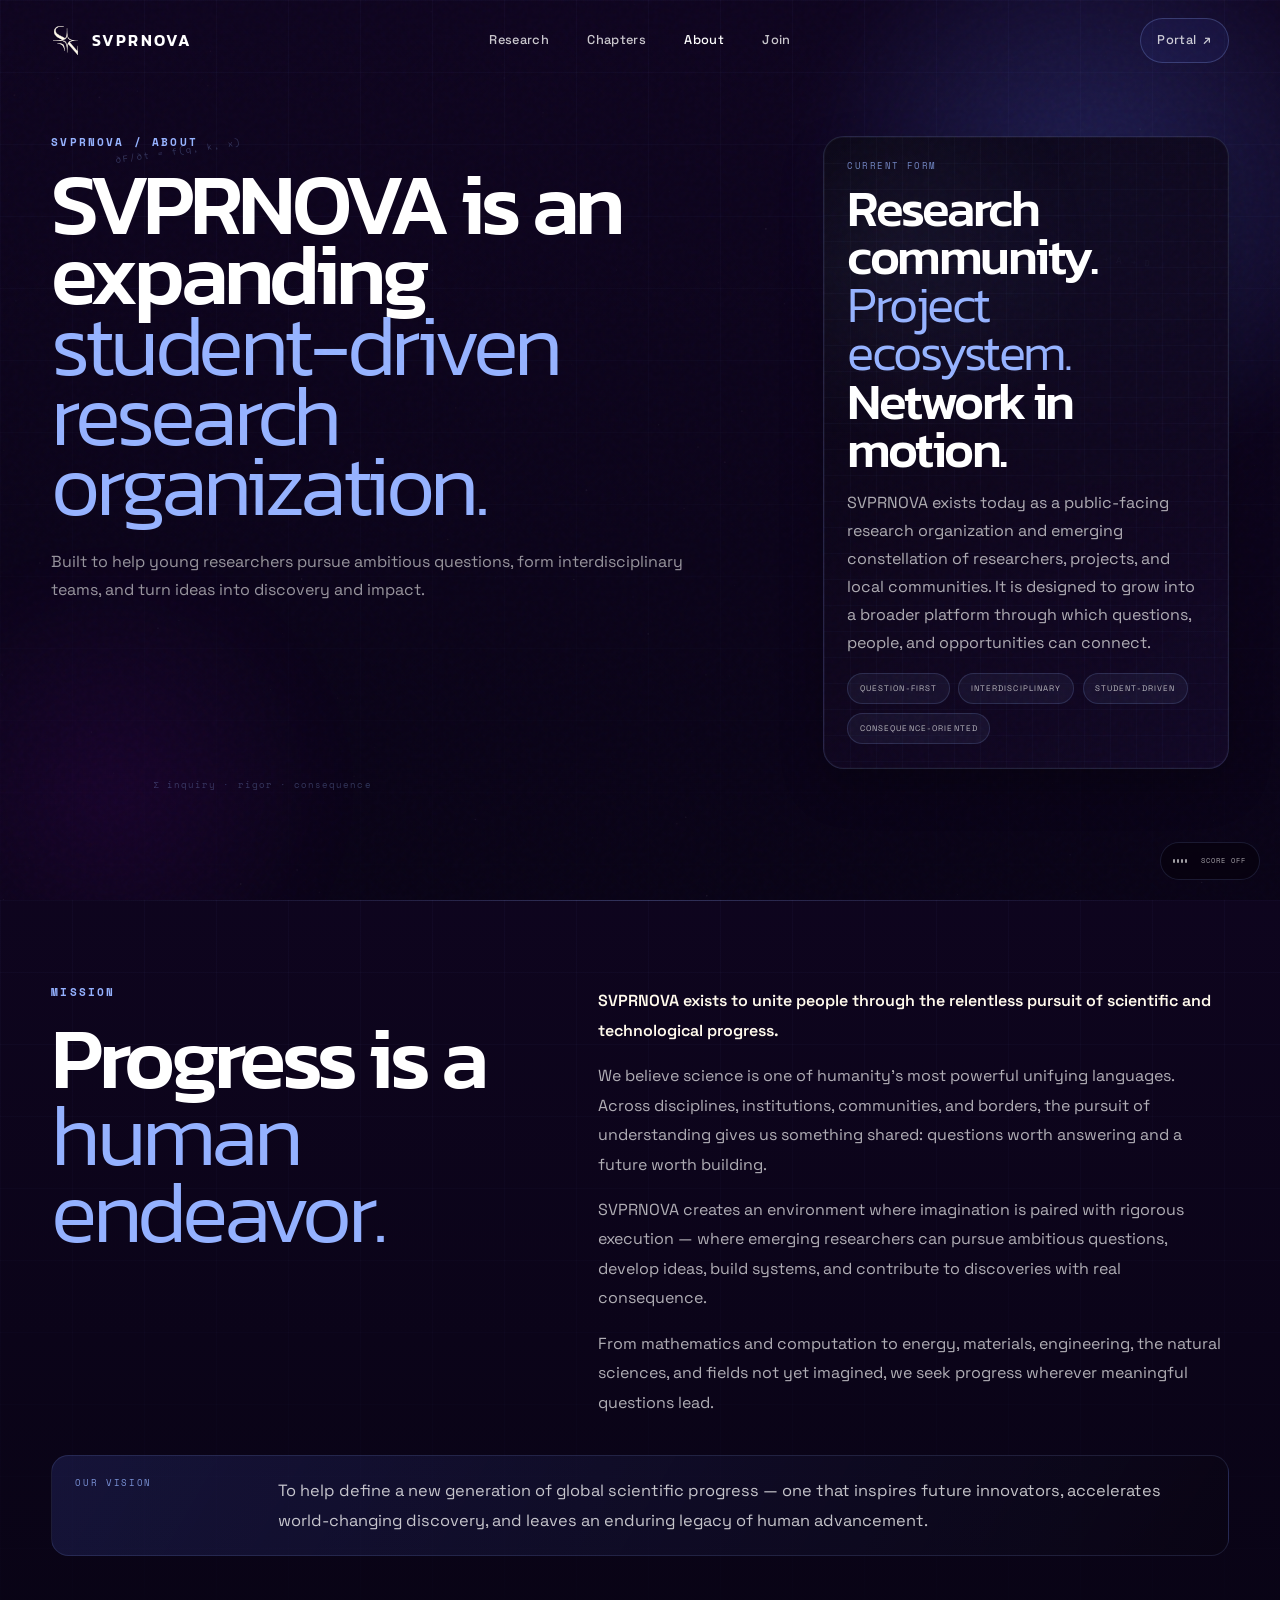
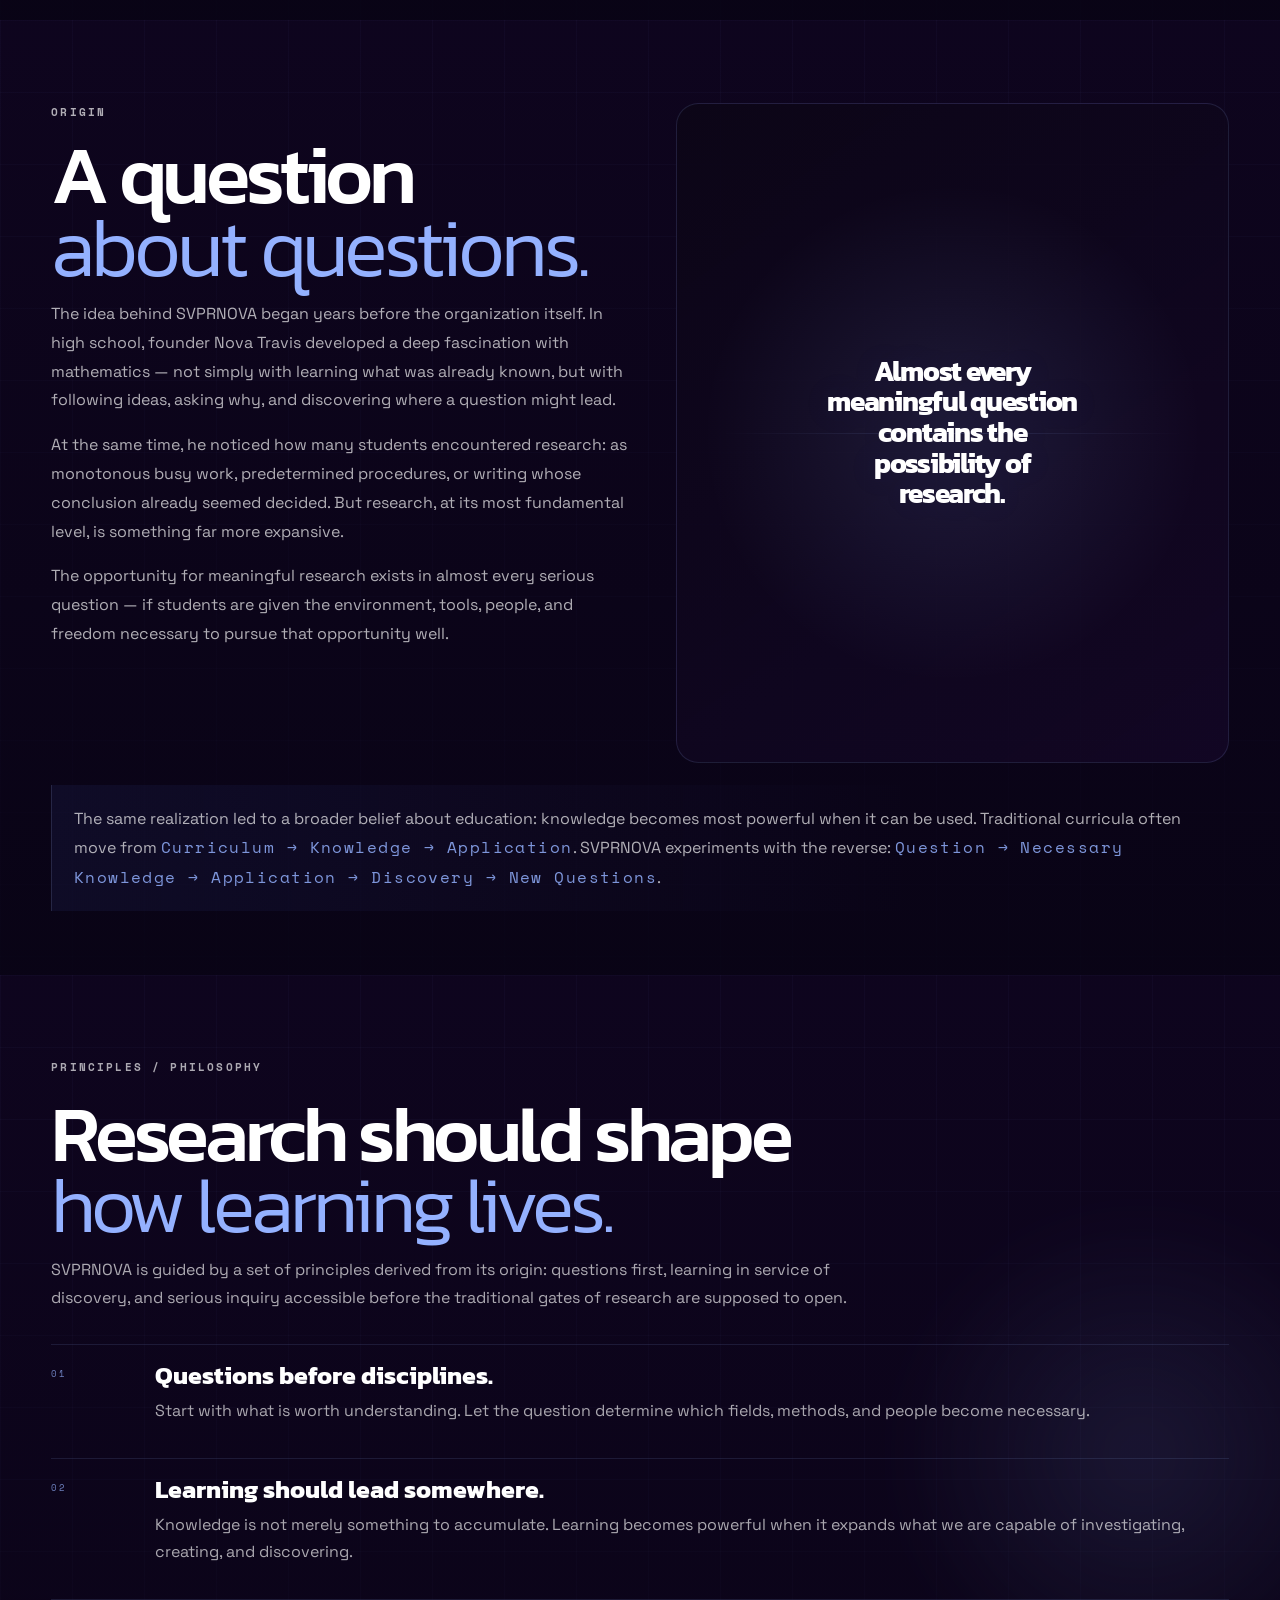
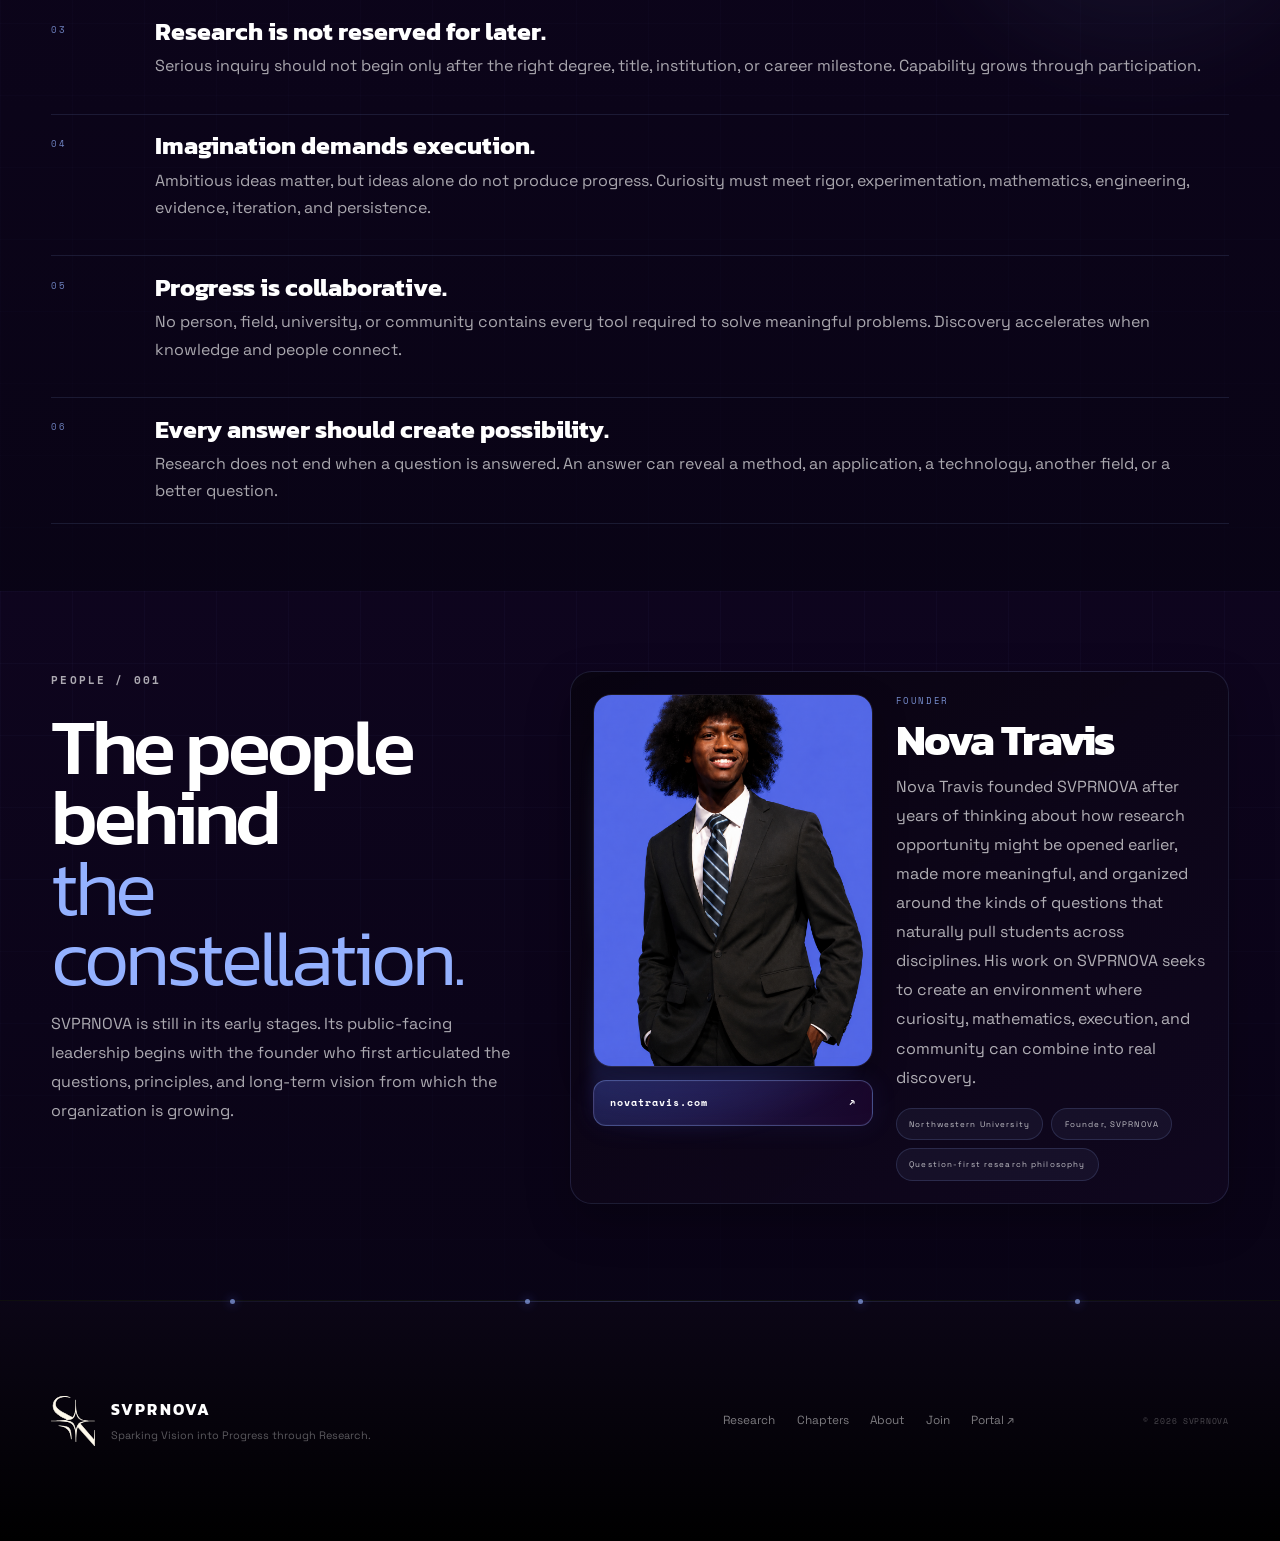
==== commit bde25e14: "SVPRSITE v4.3" ====
--- a/about/index.html
+++ b/about/index.html
@@ -4,7 +4,7 @@
   <meta charset="UTF-8" />
   <meta name="viewport" content="width=device-width, initial-scale=1.0" />
   <meta name="theme-color" content="#000000" />
-  <meta name="description" content="About SVPRNOVA — mission, origin, principles, and people." />
+  <meta name="description" content="SVPRNOVA — Sparking Vision into Progress through Research." />
   <title>About — SVPRNOVA</title>
   <link rel="preconnect" href="https://fonts.googleapis.com" />
   <link rel="preconnect" href="https://fonts.gstatic.com" crossorigin />
@@ -40,171 +40,689 @@
     <a href="/research">Research</a>
     <a href="/chapters">Chapters</a>
     <a href="/about">About</a>
-    <a href="/join">Join</a>
+    <a href="#join">Join</a>
     <a href="https://svprnova.com/login">Portal ↗</a>
   </div>
 
-  <main class="about-page" id="about-view">
-    <section class="about-hero tech-section" id="about-hero">
-      <div class="about-gradient-halo about-gradient-halo-a" aria-hidden="true"></div>
-      <div class="about-gradient-halo about-gradient-halo-b" aria-hidden="true"></div>
-      <div class="about-technical-traces" aria-hidden="true">
-        <span class="mono">∂F/∂t = f(q, k, x)</span>
-        <span class="mono">Q → K → A → D</span>
-        <span class="mono">Σ inquiry · rigor · consequence</span>
-      </div>
-      <div class="section-shell about-hero-grid">
-        <div class="about-hero-copy reveal">
-          <p class="eyebrow mono">SVPRNOVA / ABOUT</p>
-          <h1 class="route-hero-title"><span>SVPRNOVA is an expanding</span><em>student-driven research organization.</em></h1>
-          <p class="about-lead">Built to help young researchers pursue ambitious questions, form interdisciplinary teams, and turn ideas into discovery and impact.</p>
-        </div>
-        <aside class="about-hero-panel reveal">
-          <div class="about-panel-grid" aria-hidden="true"></div>
-          <span class="mono about-panel-kicker">CURRENT FORM</span>
-          <h2>Research community.<br /><em>Project ecosystem.</em><br />Network in motion.</h2>
-          <p>SVPRNOVA exists today as a public-facing research organization and emerging constellation of researchers, projects, and local communities. It is designed to grow into a broader platform through which questions, people, and opportunities can connect.</p>
-          <ul class="about-bullets mono">
-            <li>QUESTION-FIRST</li>
-            <li>INTERDISCIPLINARY</li>
-            <li>STUDENT-DRIVEN</li>
-            <li>CONSEQUENCE-ORIENTED</li>
-          </ul>
-        </aside>
-      </div>
-    </section>
-
-    <section class="about-mission tech-section" id="mission">
-      <div class="about-section-trace" aria-hidden="true"></div>
-      <div class="section-shell about-two-column">
-        <div class="about-column-major reveal">
-          <p class="eyebrow mono">MISSION</p>
-          <h2>Progress is a<br /><em>human endeavor.</em></h2>
-        </div>
-        <div class="about-column-copy reveal">
-          <p><strong>SVPRNOVA exists to unite people through the relentless pursuit of scientific and technological progress.</strong></p>
-          <p>We believe science is one of humanity's most powerful unifying languages. Across disciplines, institutions, communities, and borders, the pursuit of understanding gives us something shared: questions worth answering and a future worth building.</p>
-          <p>SVPRNOVA creates an environment where imagination is paired with rigorous execution — where emerging researchers can pursue ambitious questions, develop ideas, build systems, and contribute to discoveries with real consequence.</p>
-          <p>From mathematics and computation to energy, materials, engineering, the natural sciences, and fields not yet imagined, we seek progress wherever meaningful questions lead.</p>
-        </div>
-      </div>
-      <div class="section-shell about-vision-band reveal">
-        <div class="about-vision-card">
-          <span class="mono">OUR VISION</span>
-          <p>To help define a new generation of global scientific progress — one that inspires future innovators, accelerates world-changing discovery, and leaves an enduring legacy of human advancement.</p>
-        </div>
-      </div>
-    </section>
-
-    <section class="about-origin tech-section" id="origin">
-      <div class="about-origin-grid" aria-hidden="true"></div>
-      <div class="section-shell about-origin-layout">
-        <div class="about-origin-copy reveal">
-          <p class="eyebrow mono">ORIGIN</p>
-          <h2><span>A question</span><em>about questions.</em></h2>
-          <p>The idea behind SVPRNOVA began years before the organization itself. In high school, founder Nova Travis developed a deep fascination with mathematics — not simply with learning what was already known, but with following ideas, asking why, and discovering where a question might lead.</p>
-          <p>At the same time, he noticed how many students encountered research: as monotonous busy work, predetermined procedures, or writing whose conclusion already seemed decided. But research, at its most fundamental level, is something far more expansive.</p>
-          <p>The opportunity for meaningful research exists in almost every serious question — if students are given the environment, tools, people, and freedom necessary to pursue that opportunity well.</p>
-        </div>
-        <div class="about-question-cloud reveal">
-          <div class="about-possibility-statement">
-            <h3>Almost every meaningful question contains the possibility of research.</h3>
-          </div>
-          <div class="about-question-pill pill-a mono">Why does this happen?</div>
-          <div class="about-question-pill pill-b mono">Could this work differently?</div>
-          <div class="about-question-pill pill-c mono">What pattern is hiding here?</div>
-          <div class="about-question-pill pill-d mono">Can this be built?</div>
-          <div class="about-question-pill pill-e mono">What happens if we change this assumption?</div>
-        </div>
-      </div>
-      <div class="section-shell about-learning-band reveal">
-        <div class="about-learning-card">
-          <p>The same realization led to a broader belief about education: knowledge becomes most powerful when it can be used. Traditional curricula often move from <span class="mono">Curriculum → Knowledge → Application</span>. SVPRNOVA experiments with the reverse: <span class="mono">Question → Necessary Knowledge → Application → Discovery → New Questions</span>.</p>
-        </div>
-      </div>
-    </section>
-
-    <section class="about-principles tech-section" id="principles">
-      <div class="about-gradient-halo about-gradient-halo-c" aria-hidden="true"></div>
-      <div class="section-shell about-principles-intro reveal">
-        <p class="eyebrow mono">PRINCIPLES / PHILOSOPHY</p>
-        <h2>Research should shape<br /><em>how learning lives.</em></h2>
-        <p>SVPRNOVA is guided by a set of principles derived from its origin: questions first, learning in service of discovery, and serious inquiry accessible before the traditional gates of research are supposed to open.</p>
-      </div>
-      <div class="section-shell principles-manifesto">
-        <article class="principle-item reveal">
-          <span class="mono">01</span>
-          <div><h3>Questions before disciplines.</h3><p>Start with what is worth understanding. Let the question determine which fields, methods, and people become necessary.</p></div>
+  <main id="home-view" class="route-view" data-route="home" hidden>
+    <section class="hero environment-cosmic" data-star-density="1">
+      <div class="hero-nebula" aria-hidden="true"></div>
+      <div class="hero-orbit hero-orbit-a" aria-hidden="true"></div>
+      <div class="hero-orbit hero-orbit-b" aria-hidden="true"></div>
+
+      <div class="hero-stage">
+        <div class="hero-mark-wrap" id="hero-mark-wrap" data-parallax-depth="1.2" aria-hidden="true">
+          <div class="hero-lens-flare">
+            <span class="lens-beam lens-beam-x"></span>
+            <span class="lens-beam lens-beam-y"></span>
+            <span class="lens-orb lens-orb-1"></span>
+            <span class="lens-orb lens-orb-2"></span>
+            <span class="lens-orb lens-orb-3"></span>
+          </div>
+          <div class="stellar-flare flare-a"></div>
+          <div class="stellar-flare flare-b"></div>
+          <div class="stellar-flare flare-c"></div>
+          <img class="hero-mark" src="../assets/svprnova-mark-light.svg" alt="" />
+        </div>
+
+        <div class="hero-title-lockup reveal-on-load" id="hero-title-lockup" data-parallax-depth=".82">
+          <h1>SVPRNOVA</h1>
+          <p class="hero-slogan">Sparking Vision into Progress through Research.</p>
+        </div>
+
+        <div class="hero-content reveal-on-load" id="hero-content" data-parallax-depth=".82">
+          <p class="hero-description">A student-driven research organization built for ambitious questions, interdisciplinary discovery, and ideas that move beyond the classroom.</p>
+          <div class="hero-actions">
+            <a class="button button-primary" href="/research">Explore our research <span>→</span></a>
+            <a class="button button-ghost" href="#join">Join the network <span>→</span></a>
+          </div>
+        </div>
+      </div>
+
+      <div class="scroll-cue" aria-hidden="true">
+        <span class="mono">SCROLL TO DISCOVER</span>
+        <i></i>
+      </div>
+      <div class="cosmos-to-structure" aria-hidden="true"></div>
+    </section>
+
+    <section class="mission tech-section" id="mission">
+      <div class="tech-grid" aria-hidden="true"></div>
+      <div class="technical-orbit technical-orbit-a" aria-hidden="true"></div>
+      <div class="technical-orbit technical-orbit-b" aria-hidden="true"></div>
+      <div class="comet comet-one" aria-hidden="true"></div>
+
+      <div class="section-shell mission-grid">
+        <div class="mission-copy reveal">
+          <p class="eyebrow mono">OUR MISSION</p>
+          <h2>Ambitious ideas<br /><em>shouldn't have to wait.</em></h2>
+        </div>
+        <div class="mission-detail reveal">
+          <span class="coordinate mono">41.8781° N / 87.6298° W / ORIGIN: NORTHWESTERN</span>
+          <p>Young people should not have to wait until graduate school, industry, or later stages of their careers to pursue meaningful discoveries.</p>
+          <p>SVPRNOVA brings students across disciplines together to identify important questions, develop original research, build experimental systems, and turn promising ideas into real-world impact.</p>
+          <a class="text-link" href="/about">Discover SVPRNOVA <span>→</span></a>
+        </div>
+      </div>
+
+      <div class="formula-band" aria-hidden="true">
+        <span class="mono">QUESTION</span><i></i><span class="mono">METHOD</span><i></i><span class="mono">DISCOVERY</span><i></i><span class="mono">IMPACT</span>
+      </div>
+    </section>
+
+    <section class="pillars tech-section" id="about-preview">
+      <div class="tech-grid tech-grid-soft" aria-hidden="true"></div>
+      <div class="section-shell">
+        <div class="section-intro reveal">
+          <p class="eyebrow mono">HOW WE MOVE</p>
+          <h2 class="question-consequence-heading"><span>From question</span><em>to consequence.</em></h2>
+          <p>SVPRNOVA is designed as a research ecosystem: the work moves through a connected cycle of inquiry, construction, collaboration, and expansion.</p>
+        </div>
+
+        <div class="system-map reveal" id="system-map">
+          <svg class="system-lines" viewBox="0 0 1000 620" preserveAspectRatio="none" aria-hidden="true">
+            <path d="M500 310 L235 145" />
+            <path d="M500 310 L765 145" />
+            <path d="M500 310 L235 475" />
+            <path d="M500 310 L765 475" />
+            <circle cx="500" cy="310" r="58" />
+          </svg>
+          <div class="system-core">
+            <img src="../assets/svprnova-mark-light.svg" alt="" />
+            <span class="mono">SVPR</span>
+          </div>
+          <article class="system-node system-node-1">
+            <span class="node-index mono">01</span><h3>Research</h3><p>Pursue questions worth answering.</p>
+          </article>
+          <article class="system-node system-node-2">
+            <span class="node-index mono">02</span><h3>Build</h3><p>Turn theory into evidence.</p>
+          </article>
+          <article class="system-node system-node-3">
+            <span class="node-index mono">03</span><h3>Collaborate</h3><p>Cross disciplines by design.</p>
+          </article>
+          <article class="system-node system-node-4">
+            <span class="node-index mono">04</span><h3>Expand</h3><p>Grow a research ecosystem.</p>
+          </article>
+        </div>
+      </div>
+    </section>
+
+    <section class="research tech-section" id="research">
+      <div class="tech-grid tech-grid-fade" aria-hidden="true"></div>
+      <div class="comet comet-two" aria-hidden="true"></div>
+      <div class="section-shell">
+        <header class="research-header reveal">
+          <div>
+            <p class="eyebrow mono">ACTIVE RESEARCH</p>
+            <h2>Questions worth<br /><em>pursuing.</em></h2>
+          </div>
+          <p>Our research begins with student-originated questions and grows through interdisciplinary teams, mathematical frameworks, simulations, experiments, and analysis.</p>
+        </header>
+
+        <article class="research-exhibit reveal">
+          <div class="research-visual" aria-hidden="true">
+            <canvas id="spectrum-canvas"></canvas>
+            <div class="spectrum-label mono">LIVE SYSTEM / SPECTRUM</div>
+            <div class="spectrum-axis spectrum-axis-x"></div>
+            <div class="spectrum-axis spectrum-axis-y"></div>
+          </div>
+          <div class="research-copy">
+            <div class="research-number mono">001 / FLAGSHIP INITIATIVE</div>
+            <h3>Spectrum</h3>
+            <p class="research-lede">An interdisciplinary, campus-scale experiment combining game theory, network science, behavioral science, data analysis, simulation, and strategic decision-making.</p>
+            <p>The project serves as an early proof of concept for SVPRNOVA's broader model of student-originated, collaborative research.</p>
+            <div class="tag-row">
+              <span>Game Theory</span><span>Network Science</span><span>Behavior</span><span>Simulation</span><span>Data</span>
+            </div>
+            <a class="text-link" href="/research#spectrum">Explore Spectrum <span>→</span></a>
+          </div>
         </article>
-        <article class="principle-item reveal">
-          <span class="mono">02</span>
-          <div><h3>Learning should lead somewhere.</h3><p>Knowledge is not merely something to accumulate. Learning becomes powerful when it expands what we are capable of investigating, creating, and discovering.</p></div>
-        </article>
-        <article class="principle-item reveal">
-          <span class="mono">03</span>
-          <div><h3>Research is not reserved for later.</h3><p>Serious inquiry should not begin only after the right degree, title, institution, or career milestone. Capability grows through participation.</p></div>
-        </article>
-        <article class="principle-item reveal">
-          <span class="mono">04</span>
-          <div><h3>Imagination demands execution.</h3><p>Ambitious ideas matter, but ideas alone do not produce progress. Curiosity must meet rigor, experimentation, mathematics, engineering, evidence, iteration, and persistence.</p></div>
-        </article>
-        <article class="principle-item reveal">
-          <span class="mono">05</span>
-          <div><h3>Progress is collaborative.</h3><p>No person, field, university, or community contains every tool required to solve meaningful problems. Discovery accelerates when knowledge and people connect.</p></div>
-        </article>
-        <article class="principle-item reveal">
-          <span class="mono">06</span>
-          <div><h3>Every answer should create possibility.</h3><p>Research does not end when a question is answered. An answer can reveal a method, an application, a technology, another field, or a better question.</p></div>
-        </article>
-      </div>
-    </section>
-
-    <section class="about-people tech-section" id="people">
-      <div class="section-shell about-people-grid">
-        <div class="about-people-copy reveal">
-          <p class="eyebrow mono">PEOPLE / 001</p>
-          <h2>The people behind<br /><em>the constellation.</em></h2>
-          <p>SVPRNOVA is still in its early stages. Its public-facing leadership begins with the founder who first articulated the questions, principles, and long-term vision from which the organization is growing.</p>
-        </div>
-        <article class="founder-card reveal">
-          <div class="founder-photo-wrap">
-            <div class="founder-photo-backdrop" aria-hidden="true"></div>
-            <img src="../assets/nova-founder.png" alt="Portrait of Nova Travis" class="founder-photo" />
-          </div>
-          <div class="founder-copy">
-            <span class="mono founder-role">FOUNDER</span>
-            <h3>Nova Travis</h3>
-            <p>Nova Travis founded SVPRNOVA after years of thinking about how research opportunity might be opened earlier, made more meaningful, and organized around the kinds of questions that naturally pull students across disciplines. His work on SVPRNOVA seeks to create an environment where curiosity, mathematics, execution, and community can combine into real discovery.</p>
-            <ul class="founder-meta mono">
-              <li>Northwestern University</li>
-              <li>Founder, SVPRNOVA</li>
-              <li>Question-first research philosophy</li>
-              <li><a href="https://novatravis.com" target="_blank" rel="noopener noreferrer">novatravis.com ↗</a></li>
+      </div>
+      <div class="structure-to-cosmos" aria-hidden="true">
+        <span class="morph-node morph-node-a"></span><span class="morph-node morph-node-b"></span><span class="morph-node morph-node-c"></span>
+      </div>
+    </section>
+
+    <section class="constellation environment-cosmic" id="constellation">
+      <div class="constellation-vignette" aria-hidden="true"></div>
+      <div class="section-shell constellation-shell">
+        <header class="constellation-copy reveal">
+          <p class="eyebrow mono">THE CONSTELLATION</p>
+          <h2>Research grows<br />through <em>connection.</em></h2>
+          <p>SVPRNOVA's vision extends beyond a single university: an interconnected network where chapters originate research locally and share knowledge, talent, infrastructure, and opportunity across institutions.</p>
+          <a class="text-link light-link" href="/chapters">Explore chapters <span>→</span></a>
+        </header>
+
+        <div class="constellation-map reveal" id="constellation-map" aria-label="SVPRNOVA constellation network visualization">
+          <svg class="constellation-lines" id="constellation-lines" viewBox="0 0 1000 680" preserveAspectRatio="none" aria-hidden="true"></svg>
+          <div class="constellation-core" data-x="50" data-y="48" data-depth="0.24">
+            <div class="core-glow"></div>
+            <img src="../assets/svprnova-mark-light.svg" alt="SVPRNOVA" />
+            <span class="mono">SVPRNOVA / CORE</span>
+          </div>
+          <button class="constellation-node chapter-node" style="--x:19;--y:31" data-x="19" data-y="31" data-depth="0.31" type="button">
+            <i></i><span class="mono">FOUNDING CHAPTER</span><strong>Northwestern University</strong>
+          </button>
+          <button class="constellation-node concept-node" style="--x:79;--y:24" data-x="79" data-y="24" data-depth="0.18" type="button">
+            <i></i><span class="mono">NETWORK</span><strong>Shared Knowledge</strong>
+          </button>
+          <button class="constellation-node concept-node" style="--x:83;--y:58" data-x="83" data-y="58" data-depth="0.27" type="button">
+            <i></i><span class="mono">NETWORK</span><strong>Collaboration</strong>
+          </button>
+          <button class="constellation-node concept-node" style="--x:25;--y:72" data-x="25" data-y="72" data-depth="0.15" type="button">
+            <i></i><span class="mono">NETWORK</span><strong>Talent</strong>
+          </button>
+          <button class="constellation-node concept-node" style="--x:61;--y:78" data-x="61" data-y="78" data-depth="0.22" type="button">
+            <i></i><span class="mono">NETWORK</span><strong>Infrastructure</strong>
+          </button>
+          <button class="constellation-node concept-node" style="--x:47;--y:15" data-x="47" data-y="15" data-depth="0.12" type="button">
+            <i></i><span class="mono">NETWORK</span><strong>Opportunities</strong>
+          </button>
+        </div>
+      </div>
+    </section>
+
+    <section class="join-section tech-section" id="join">
+      <div class="join-orbit join-orbit-a" aria-hidden="true"></div>
+      <div class="join-orbit join-orbit-b" aria-hidden="true"></div>
+      <div class="section-shell">
+        <header class="join-header reveal">
+          <p class="eyebrow mono">WHY SVPRNOVA</p>
+          <h2>Go further<br /><em>together.</em></h2>
+          <p>Join an environment designed around doing the work: asking the question, assembling the team, building the system, and pursuing what the answer can become.</p>
+        </header>
+
+        <div class="benefit-grid">
+          <article class="benefit reveal">
+            <span class="benefit-index mono">01 / ORIGINATE</span>
+            <h3>Lead work that begins with your questions.</h3>
+            <p>Move beyond consuming existing curriculum and help define the problems, methods, and systems your team pursues.</p>
+          </article>
+          <article class="benefit reveal">
+            <span class="benefit-index mono">02 / COLLABORATE</span>
+            <h3>Find people who sharpen the idea.</h3>
+            <p>Work across technical backgrounds and, as the network expands, across universities and research communities.</p>
+          </article>
+          <article class="benefit reveal">
+            <span class="benefit-index mono">03 / TRANSLATE</span>
+            <h3>Push discovery toward impact.</h3>
+            <p>Develop research into publications, technologies, ventures, prototypes, or other meaningful outcomes.</p>
+          </article>
+        </div>
+      </div>
+    </section>
+
+    <section class="final-cta" aria-labelledby="cta-title">
+      <div class="cta-glow" aria-hidden="true"></div>
+      <div class="section-shell cta-inner reveal">
+        <img src="../assets/svprnova-mark-light.svg" alt="" />
+        <p class="eyebrow mono">THE NEXT QUESTION STARTS HERE</p>
+        <h2 id="cta-title">Spark vision<br />into <em>progress.</em></h2>
+        <p>Find your place in the constellation—or help build the next one.</p>
+        <div class="cta-actions">
+          <a class="button button-primary" href="/join">Join SVPRNOVA <span>→</span></a>
+          <a class="button button-ghost" href="/chapters">Explore chapters <span>→</span></a>
+        </div>
+        <a class="portal-small mono" href="https://svprnova.com/login">ALREADY A MEMBER? ENTER PORTAL ↗</a>
+      </div>
+    </section>
+  </main>
+
+
+  <main id="research-view" class="route-view research-page" data-route="research" hidden>
+    <section class="research-page-hero environment-cosmic" id="research-top">
+      <div class="research-hero-nebula" aria-hidden="true"></div>
+      <div class="knowledge-field" id="knowledge-field" aria-hidden="true">
+        <div class="knowledge-question" data-depth="1.0">
+          <span class="knowledge-question-glow"></span>
+          <i></i>
+          <span class="mono">QUESTION</span>
+        </div>
+        <div class="knowledge-star ks-math" data-depth=".34"><i></i><span class="mono">MATHEMATICS</span></div>
+        <div class="knowledge-star ks-compute" data-depth=".27"><i></i><span class="mono">COMPUTATION</span></div>
+        <div class="knowledge-star ks-behavior" data-depth=".19"><i></i><span class="mono">BEHAVIOR</span></div>
+        <div class="knowledge-star ks-natural" data-depth=".23"><i></i><span class="mono">NATURAL SCIENCES</span></div>
+        <div class="knowledge-star ks-data" data-depth=".31"><i></i><span class="mono">DATA</span></div>
+        <div class="knowledge-star ks-engineering" data-depth=".16"><i></i><span class="mono">ENGINEERING</span></div>
+        <svg class="knowledge-lines" viewBox="0 0 1000 620" preserveAspectRatio="none">
+          <path d="M500 310 L178 160"/><path d="M500 310 L786 132"/><path d="M500 310 L851 385"/>
+          <path d="M500 310 L650 520"/><path d="M500 310 L262 495"/><path d="M500 310 L119 342"/>
+          <path class="secondary" d="M178 160 L786 132"/><path class="secondary" d="M119 342 L262 495"/>
+        </svg>
+      </div>
+      <div class="section-shell research-hero-copy reveal">
+        <p class="eyebrow mono">SVPRNOVA / RESEARCH</p>
+        <h1 class="route-hero-title"><span>Research begins</span><span>with a question.</span><em>Not a discipline.</em></h1>
+        <p>We begin with what we want to understand. The mathematics, computation, experiments, people, tools, and fields required to reach an answer emerge from the question itself.</p>
+        <a class="research-scroll-link mono" href="#spectrum">SEE THE MODEL IN MOTION <span>↓</span></a>
+      </div>
+      <div class="cosmos-to-structure research-cosmos-seam" aria-hidden="true"></div>
+    </section>
+
+    <section class="research-feature tech-section" id="spectrum">
+      <div class="tech-grid" aria-hidden="true"></div>
+      <div class="section-shell">
+        <header class="research-page-heading reveal">
+          <div>
+            <p class="eyebrow mono">FLAGSHIP RESEARCH / 001</p>
+            <h2>Spectrum</h2>
+          </div>
+          <p>SVPRNOVA's first flagship initiative is an interdisciplinary campus-scale experiment developed at Northwestern University. It serves as an early proof of concept for the broader research model.</p>
+        </header>
+
+        <div class="spectrum-case-grid">
+          <div class="spectrum-case-visual spectrum-case-live reveal" aria-label="Live Spectrum prism visualization">
+            <canvas id="spectrum-canvas-research" class="spectrum-canvas-shared" aria-hidden="true"></canvas>
+            <div class="spectrum-label mono">LIVE SYSTEM / SPECTRUM</div>
+            <div class="spectrum-axis spectrum-axis-x"></div>
+            <div class="spectrum-axis spectrum-axis-y"></div>
+            <div class="case-visual-caption mono">QUESTION → INTERACTION → RESPONSE → EMERGENT BEHAVIOR</div>
+          </div>
+
+          <div class="spectrum-case-copy reveal">
+            <p class="spectrum-case-kicker mono">A QUESTION THAT REFUSED ONE FIELD</p>
+            <h3>Interdisciplinary<br />by necessity.</h3>
+            <p>Spectrum did not begin with a desire to conduct “game theory research” or “behavioral science research.” It began with a strategic question whose pursuit naturally demanded ideas from several fields.</p>
+            <div class="spectrum-discipline-list">
+              <span>Game Theory</span><span>Network Science</span><span>Behavioral Science</span><span>Data Analysis</span><span>Simulation</span><span>Strategic Decision-Making</span>
+            </div>
+            <div class="case-note">
+              <span class="mono">WHY IT MATTERS</span>
+              <p>The team developed the research questions, mathematical frameworks, simulations, experimental structure, and methods of analysis—an early example of SVPRNOVA's student-originated research ecosystem.</p>
+            </div>
+          </div>
+        </div>
+      </div>
+    </section>
+
+    <section class="research-areas tech-section" id="research-areas">
+      <div class="tech-grid tech-grid-soft" aria-hidden="true"></div>
+      <div class="section-shell">
+        <div class="discipline-orbit reveal" id="discipline-orbit">
+          <header class="areas-heading discipline-center-copy">
+            <p class="eyebrow mono">DISCIPLINES ARE TOOLS</p>
+            <h2>The question<br /><em>determines the field.</em></h2>
+            <p>SVPRNOVA does not require a research question to stay inside one academic boundary. Researchers move through whatever bodies of knowledge the problem demands.</p>
+          </header>
+          <article class="discipline-node dn-math" tabindex="0"><div class="discipline-icons" aria-hidden="true"><span class="discipline-icon di-1"><svg viewBox="0 0 24 24"><path d="M5 5h14M5 19h14M8 5l8 7-8 7"/></svg></span><span class="discipline-icon di-2"><svg viewBox="0 0 24 24"><circle cx="7" cy="16" r="2"/><circle cx="12" cy="7" r="2"/><circle cx="18" cy="15" r="2"/><path d="M8.5 14.5l2.3-5.5M13.7 8.3l3 5.2M9 16h7"/></svg></span><span class="discipline-icon di-3"><svg viewBox="0 0 24 24"><path d="M5 17c3-9 5-9 7 0s4 9 7 0"/><path d="M4 12h16"/></svg></span></div><h3>Mathematics</h3><div class="discipline-topics" aria-hidden="true"><span class="discipline-topic dt-1">Game theory</span><span class="discipline-topic dt-2">Probability</span><span class="discipline-topic dt-3">Graph theory</span><span class="discipline-topic dt-4">Optimization</span><span class="discipline-topic dt-5">Modeling</span></div></article>
+          <article class="discipline-node dn-cs" tabindex="0"><div class="discipline-icons" aria-hidden="true"><span class="discipline-icon di-1"><svg viewBox="0 0 24 24"><rect x="6" y="6" width="12" height="12" rx="2"/><path d="M9 2v4M15 2v4M9 18v4M15 18v4M2 9h4M2 15h4M18 9h4M18 15h4"/></svg></span><span class="discipline-icon di-2"><svg viewBox="0 0 24 24"><path d="M9 7l-5 5 5 5M15 7l5 5-5 5M13 4l-2 16"/></svg></span><span class="discipline-icon di-3"><svg viewBox="0 0 24 24"><circle cx="5" cy="12" r="2"/><circle cx="12" cy="6" r="2"/><circle cx="19" cy="12" r="2"/><circle cx="12" cy="18" r="2"/><path d="M7 11l3.4-3.5M13.6 7.5L17 11M17 13l-3.4 3.5M10.4 16.5L7 13"/></svg></span></div><h3>Computer Science</h3><div class="discipline-topics" aria-hidden="true"><span class="discipline-topic dt-1">Machine learning</span><span class="discipline-topic dt-2">Algorithms</span><span class="discipline-topic dt-3">Simulation</span><span class="discipline-topic dt-4">Software systems</span></div></article>
+          <article class="discipline-node dn-behavior" tabindex="0"><div class="discipline-icons" aria-hidden="true"><span class="discipline-icon di-1"><svg viewBox="0 0 24 24"><path d="M9 19c-3-1-5-4-5-8a8 8 0 0116 0c0 4-2 7-5 8"/><path d="M9 19v-4a3 3 0 016 0v4M8 10h.01M16 10h.01"/></svg></span><span class="discipline-icon di-2"><svg viewBox="0 0 24 24"><circle cx="8" cy="9" r="3"/><circle cx="17" cy="8" r="2.5"/><path d="M3 20c.7-4 2.5-6 5-6s4.3 2 5 6M14 20c.5-3 1.6-4.5 3.5-4.5S20.5 17 21 20"/></svg></span><span class="discipline-icon di-3"><svg viewBox="0 0 24 24"><path d="M2 12s4-6 10-6 10 6 10 6-4 6-10 6S2 12 2 12z"/><circle cx="12" cy="12" r="2.5"/></svg></span></div><h3>Behavioral Sciences</h3><div class="discipline-topics" aria-hidden="true"><span class="discipline-topic dt-1">Decision-making</span><span class="discipline-topic dt-2">Incentives</span><span class="discipline-topic dt-3">Cognition</span><span class="discipline-topic dt-4">Social dynamics</span></div></article>
+          <article class="discipline-node dn-engineering" tabindex="0"><div class="discipline-icons" aria-hidden="true"><span class="discipline-icon di-1"><svg viewBox="0 0 24 24"><circle cx="12" cy="12" r="3"/><path d="M12 2v3M12 19v3M2 12h3M19 12h3M4.9 4.9L7 7M17 17l2.1 2.1M19.1 4.9L17 7M7 17l-2.1 2.1"/></svg></span><span class="discipline-icon di-2"><svg viewBox="0 0 24 24"><path d="M14 5a5 5 0 00-6.8 6.8L3 16l5 5 4.2-4.2A5 5 0 0019 10l-3 3-3-3 3-3z"/></svg></span><span class="discipline-icon di-3"><svg viewBox="0 0 24 24"><path d="M4 18h16M6 18V9l6-5 6 5v9M9 18v-5h6v5"/></svg></span></div><h3>Engineering</h3><div class="discipline-topics" aria-hidden="true"><span class="discipline-topic dt-1">Experimental systems</span><span class="discipline-topic dt-2">Hardware</span><span class="discipline-topic dt-3">Prototypes</span><span class="discipline-topic dt-4">Applied design</span></div></article>
+          <article class="discipline-node dn-data" tabindex="0"><div class="discipline-icons" aria-hidden="true"><span class="discipline-icon di-1"><svg viewBox="0 0 24 24"><ellipse cx="12" cy="5" rx="7" ry="3"/><path d="M5 5v6c0 1.7 3.1 3 7 3s7-1.3 7-3V5M5 11v6c0 1.7 3.1 3 7 3s7-1.3 7-3v-6"/></svg></span><span class="discipline-icon di-2"><svg viewBox="0 0 24 24"><path d="M4 19V9M10 19V5M16 19v-7M22 19V3"/></svg></span><span class="discipline-icon di-3"><svg viewBox="0 0 24 24"><path d="M3 17l5-5 4 3 8-9"/><path d="M16 6h4v4"/></svg></span></div><h3>Data Science</h3><div class="discipline-topics" aria-hidden="true"><span class="discipline-topic dt-1">Inference</span><span class="discipline-topic dt-2">Visualization</span><span class="discipline-topic dt-3">Modeling</span><span class="discipline-topic dt-4">Experimentation</span></div></article>
+          <article class="discipline-node dn-natural" tabindex="0"><div class="discipline-icons" aria-hidden="true"><span class="discipline-icon di-1"><svg viewBox="0 0 24 24"><circle cx="12" cy="12" r="2"/><ellipse cx="12" cy="12" rx="9" ry="3.5"/><ellipse cx="12" cy="12" rx="9" ry="3.5" transform="rotate(60 12 12)"/><ellipse cx="12" cy="12" rx="9" ry="3.5" transform="rotate(120 12 12)"/></svg></span><span class="discipline-icon di-2"><svg viewBox="0 0 24 24"><path d="M12 21c5-4 7-9 6-17-8 1-13 5-14 11 3 2 5 3 8 1"/><path d="M7 17c3-3 6-5 10-7"/></svg></span><span class="discipline-icon di-3"><svg viewBox="0 0 24 24"><path d="M9 3h6M10 3v6l-5 9a2 2 0 002 3h10a2 2 0 002-3l-5-9V3"/><path d="M8 15h8"/></svg></span></div><h3>Natural Sciences</h3><div class="discipline-topics" aria-hidden="true"><span class="discipline-topic dt-1">Physics</span><span class="discipline-topic dt-2">Biology</span><span class="discipline-topic dt-3">Chemistry</span><span class="discipline-topic dt-4">Environmental science</span><span class="discipline-topic dt-5">Beyond</span></div></article>
+          <svg class="discipline-lines" viewBox="0 0 1200 680" preserveAspectRatio="none" aria-hidden="true">
+            <line x1="600" y1="340" x2="360" y2="205"/><line x1="600" y1="340" x2="600" y2="122"/><line x1="600" y1="340" x2="840" y2="205"/>
+            <line x1="600" y1="340" x2="840" y2="475"/><line x1="600" y1="340" x2="600" y2="558"/><line x1="600" y1="340" x2="360" y2="475"/>
+          </svg>
+        </div>
+      </div>
+    </section>
+
+    <section class="research-model" id="research-model">
+      <div class="model-starfield" aria-hidden="true"></div>
+      <div class="section-shell">
+        <header class="model-heading reveal" data-model-depth=".16">
+          <p class="eyebrow mono">THE SVPR RESEARCH MODEL</p>
+          <h2 class="question-consequence-heading"><span>From question</span><em>to consequence.</em></h2>
+          <p>Research is not a straight line. We begin with a question, trace the stars of existing human knowledge, connect what the problem requires, and follow the consequences of what we find.</p>
+        </header>
+
+        <div class="model-journey" id="model-journey">
+          <svg class="model-path" viewBox="0 0 1200 1420" preserveAspectRatio="none" aria-hidden="true">
+            <path d="M205 165 C455 205 855 290 950 405 C1035 515 300 640 270 805 C245 945 845 1000 965 1195"/>
+            <path class="branch" d="M950 405 C860 330 745 250 650 220"/><path class="branch" d="M270 805 C440 900 520 958 620 1040"/>
+            <path class="branch" d="M270 805 C182 930 150 1010 112 1100"/>
+          </svg>
+
+          <article class="model-step ms-question reveal" data-model-depth=".36">
+            <span class="model-index mono">01 / QUESTION</span><i class="model-star"></i>
+            <h3>What do we want to understand?</h3>
+            <p>Students identify questions worth pursuing—not because they were assigned, but because the answer may reveal something meaningful.</p>
+          </article>
+
+          <article class="model-step ms-trace reveal" data-model-depth=".24">
+            <span class="model-index mono">02 / TRACE</span><i class="model-star"></i>
+            <h3>Navigate what humanity already knows.</h3>
+            <p>Trace through literature, mathematical frameworks, datasets, known technologies, experiments, software, accessible resources, and people across the research network.</p>
+            <div class="trace-stars mono"><span>PAPERS</span><span>THEORY</span><span>DATA</span><span>TOOLS</span><span>PEOPLE</span></div>
+          </article>
+
+          <article class="model-step ms-connect reveal" data-model-depth=".31">
+            <span class="model-index mono">03 / CONNECT</span><i class="model-star"></i>
+            <h3>Follow the question across disciplines.</h3>
+            <p>A mathematical idea may require simulation. Simulation may reveal behavior. Behavior generates data. Data may suggest a system to build. The work becomes interdisciplinary because reality is interdisciplinary.</p>
+          </article>
+
+          <article class="model-step ms-consequence reveal" data-model-depth=".20">
+            <span class="model-index mono">04 / CONSEQUENCE</span><i class="model-star"></i>
+            <h3>An answer is not the only thing we find.</h3>
+            <p>In reaching an answer to the original question, researchers may uncover methods, insights, applications, and entirely new questions along the way.</p>
+            <div class="consequence-cluster">
+              <span>ANSWER</span><span>INSIGHT</span><span>METHOD</span><span>APPLICATION</span><span>NEW QUESTION</span>
+            </div>
+          </article>
+
+          <aside class="model-branch branch-insight mono" data-model-depth=".13">UNEXPECTED INSIGHT</aside>
+          <aside class="model-branch branch-question mono" data-model-depth=".10">NEW QUESTION</aside>
+          <aside class="model-branch branch-method mono" data-model-depth=".15">NEW METHOD</aside>
+        </div>
+      </div>
+    </section>
+
+    <section class="research-consequences tech-section" id="consequences">
+      <div class="tech-grid tech-grid-fade" aria-hidden="true"></div>
+      <div class="section-shell consequence-layout">
+        <div class="consequence-copy reveal">
+          <p class="eyebrow mono">WHERE RESEARCH CAN LEAD</p>
+          <h2>An answer is<br />rarely the <em>end.</em></h2>
+          <p>Depending on the question, future SVPRNOVA work may lead to mathematical results, publications, datasets, software, experimental systems, prototypes, technologies, ventures—or simply a better question than the one we began with.</p>
+          <p class="prospective-note mono">POSSIBILITIES, NOT CLAIMED OUTPUTS</p>
+        </div>
+        <div class="outcome-field reveal" id="outcome-field" aria-label="Potential research outcomes">
+          <span data-orbit-radius=".94" data-orbit-y=".46" data-orbit-speed=".000032" data-orbit-angle="0.18" data-orbit-tilt="-.18">DISCOVERIES</span>
+          <span data-orbit-radius=".76" data-orbit-y=".82" data-orbit-speed="-.000047" data-orbit-angle="1.12" data-orbit-tilt=".42">PUBLICATIONS</span>
+          <span data-orbit-radius=".34" data-orbit-y=".24" data-orbit-speed=".000094" data-orbit-angle="2.36" data-orbit-tilt=".72">METHODS</span>
+          <span data-orbit-radius=".58" data-orbit-y=".54" data-orbit-speed="-.000061" data-orbit-angle="3.24" data-orbit-tilt="-.58">SOFTWARE</span>
+          <span data-orbit-radius=".88" data-orbit-y=".69" data-orbit-speed=".000039" data-orbit-angle="4.12" data-orbit-tilt=".24">EXPERIMENTS</span>
+          <span data-orbit-radius=".26" data-orbit-y=".58" data-orbit-speed="-.000106" data-orbit-angle="4.96" data-orbit-tilt="-.34">PROTOTYPES</span>
+          <span data-orbit-radius=".68" data-orbit-y=".31" data-orbit-speed=".000056" data-orbit-angle="5.68" data-orbit-tilt=".88">TECHNOLOGIES</span>
+          <span data-orbit-radius=".47" data-orbit-y=".88" data-orbit-speed="-.000043" data-orbit-angle="6.30" data-orbit-tilt="-.72">NEW QUESTIONS</span>
+        </div>
+      </div>
+    </section>
+
+    <section class="research-cta environment-cosmic" id="research-cta">
+      <div class="research-cta-star" aria-hidden="true"><i></i></div>
+      <div class="section-shell research-cta-inner reveal">
+        <img class="research-cta-logo" src="../assets/svprnova-mark-light.svg" alt="" />
+        <p class="eyebrow mono">BEGIN WITH CURIOSITY</p>
+        <h2>The next project starts<br />with a <em>question.</em></h2>
+        <p>What would you pursue if you did not have to wait to begin?</p>
+        <div class="cta-actions">
+          <a class="button button-primary" href="/join">Bring a question <span>→</span></a>
+          <a class="button button-ghost" href="#spectrum">Revisit Spectrum <span>↑</span></a>
+        </div>
+      </div>
+    </section>
+  </main>
+
+  <main id="chapters-view" class="route-view chapters-page chapters-v32" data-route="chapters" hidden>
+    <section class="chapters-v32-scene environment-cosmic" id="chapters-top" aria-labelledby="chapters-v32-title">
+      <div class="chapters-v32-nebula chapters-v32-nebula-a" aria-hidden="true"></div>
+      <div class="chapters-v32-nebula chapters-v32-nebula-b" aria-hidden="true"></div>
+      <svg class="chapters-v32-lines" id="chapters-v32-lines" viewBox="0 0 1000 3400" preserveAspectRatio="none" aria-hidden="true"></svg>
+
+      <header class="chapters-v32-intro chapter-v32-reveal" data-chapter-depth=".08">
+        <p class="eyebrow mono">SVPRNOVA / CHAPTERS</p>
+        <h1 id="chapters-v32-title"><span>Innumerable stars.</span><em>One Constellation.</em></h1>
+        <p>A local SVPRNOVA community gives researchers a place to belong, organize, and build together. The wider network of SVPRNOVA Constellation gives their questions somewhere far larger to go. Every local community connects into the same larger constellation of people, projects, questions, and knowledge.</p>
+      </header>
+
+      <!-- Network / platform cluster -->
+      <div class="chapter-v32-node chapter-v32-core" id="ch-c0" style="--x:62;--y:15" data-node-id="C0" data-chapter-depth=".28">
+        <span class="chapter-v32-aura"></span><i class="chapter-v32-dot"></i>
+        <strong>SVPRNOVA Constellation</strong><span class="mono">THE NETWORK</span>
+      </div>
+      <div class="chapter-v32-node chapter-v32-platform" id="ch-c1" style="--x:71;--y:20" data-node-id="C1" data-chapter-depth=".34">
+        <span class="chapter-v32-aura"></span><i class="chapter-v32-dot"></i>
+        <strong>SVPRNOVA.com</strong><span class="mono">NETWORK PLATFORM</span>
+      </div>
+      <div class="chapter-v32-node" style="--x:48;--y:8" data-node-id="C2" data-chapter-depth=".15"><i class="chapter-v32-dot"></i><strong>Researchers</strong></div>
+      <div class="chapter-v32-node" style="--x:64;--y:6" data-node-id="C3" data-chapter-depth=".12"><i class="chapter-v32-dot"></i><strong>Questions</strong></div>
+      <div class="chapter-v32-node chapter-v32-node-medium" style="--x:81;--y:11" data-node-id="C4" data-chapter-depth=".21"><i class="chapter-v32-dot"></i><strong>Projects</strong></div>
+      <div class="chapter-v32-node" style="--x:41;--y:16" data-node-id="C5" data-chapter-depth=".10"><i class="chapter-v32-dot"></i><strong>Knowledge</strong></div>
+      <div class="chapter-v32-node" style="--x:86;--y:21" data-node-id="C6" data-chapter-depth=".18"><i class="chapter-v32-dot"></i><strong>Community</strong></div>
+      <div class="chapter-v32-node" style="--x:74;--y:26" data-node-id="C7" data-chapter-depth=".13"><i class="chapter-v32-dot"></i><strong>Events</strong></div>
+      <div class="chapter-v32-node" style="--x:54;--y:26" data-node-id="C8" data-chapter-depth=".16"><i class="chapter-v32-dot"></i><strong>Competitions</strong></div>
+      <div class="chapter-v32-node" style="--x:34;--y:23" data-node-id="C9" data-chapter-depth=".11"><i class="chapter-v32-dot"></i><strong>Experience</strong></div>
+      <div class="chapter-v32-node chapter-v32-node-faint" style="--x:92;--y:15" data-node-id="C10" data-chapter-depth=".08"><i class="chapter-v32-dot"></i><strong>Opportunities</strong></div>
+
+      <div class="chapters-v32-whisper chapter-v32-reveal mono" style="--x:17;--y:28" data-chapter-depth=".05">LOCAL COMMUNITY ≠ LOCAL LIMIT</div>
+
+      <!-- University chapter editorial copy -->
+      <article class="chapters-v32-copy chapters-v32-university-copy chapter-v32-reveal" data-chapter-depth=".045">
+        <p class="eyebrow mono">UNIVERSITY CHAPTERS</p>
+        <h2>The collegiate backbone<br />of the <em>network.</em></h2>
+        <p>University Chapters are SVPRNOVA's formally organized collegiate communities: student-led groups that can originate research locally while participating in a wider inter-university research ecosystem.</p>
+      </article>
+
+      <!-- University cluster -->
+      <div class="chapter-v32-node chapter-v32-cluster-core" style="--x:31;--y:40" data-node-id="U0" data-chapter-depth=".25"><span class="chapter-v32-aura"></span><i class="chapter-v32-dot"></i><strong>University Chapters</strong><span class="mono">COLLEGIATE NETWORK</span></div>
+      <div class="chapter-v32-node chapter-v32-northwestern" style="--x:20;--y:47" data-node-id="U1" data-chapter-depth=".31"><span class="chapter-v32-aura"></span><i class="chapter-v32-dot"></i><strong>Northwestern University</strong><span class="mono">001 / FOUNDING + FLAGSHIP</span></div>
+      <div class="chapter-v32-node chapter-v32-future" style="--x:42;--y:48" data-node-id="U2" data-chapter-depth=".10"><i class="chapter-v32-dot"></i><strong>Future Chapter</strong></div>
+      <div class="chapter-v32-node chapter-v32-future" style="--x:48;--y:40" data-node-id="U3" data-chapter-depth=".12"><i class="chapter-v32-dot"></i><strong>Future Chapter</strong></div>
+      <div class="chapter-v32-node chapter-v32-future" style="--x:35;--y:54" data-node-id="U4" data-chapter-depth=".09"><i class="chapter-v32-dot"></i><strong>Future Chapter</strong></div>
+      <div class="chapter-v32-node" style="--x:13;--y:36" data-node-id="U5" data-chapter-depth=".16"><i class="chapter-v32-dot"></i><strong>Professors</strong></div>
+      <div class="chapter-v32-node" style="--x:22;--y:32" data-node-id="U6" data-chapter-depth=".13"><i class="chapter-v32-dot"></i><strong>Students</strong></div>
+      <div class="chapter-v32-node" style="--x:37;--y:33" data-node-id="U7" data-chapter-depth=".11"><i class="chapter-v32-dot"></i><strong>Formal Study</strong></div>
+      <div class="chapter-v32-node chapter-v32-node-medium" style="--x:52;--y:36" data-node-id="U8" data-chapter-depth=".19"><i class="chapter-v32-dot"></i><strong>Research Launchpad</strong></div>
+      <div class="chapter-v32-node" style="--x:56;--y:46" data-node-id="U9" data-chapter-depth=".12"><i class="chapter-v32-dot"></i><strong>Campus Community</strong></div>
+      <div class="chapter-v32-node chapter-v32-node-faint" style="--x:13;--y:56" data-node-id="U10" data-chapter-depth=".08"><i class="chapter-v32-dot"></i><strong>Laboratories</strong></div>
+      <div class="chapter-v32-node" style="--x:28;--y:59" data-node-id="U11" data-chapter-depth=".14"><i class="chapter-v32-dot"></i><strong>Interdisciplinary Teams</strong></div>
+      <div class="chapter-v32-node chapter-v32-node-medium" style="--x:49;--y:57" data-node-id="U12" data-chapter-depth=".18"><i class="chapter-v32-dot"></i><strong>Inter-University Collaboration</strong></div>
+
+      <aside class="chapter-v32-annotation chapter-v32-annotation-a chapter-v32-reveal" data-chapter-depth=".04"><span class="mono">01 / ORIGINATE LOCALLY</span><p>Build student-led research initiatives around questions emerging from the campus community.</p></aside>
+      <aside class="chapter-v32-annotation chapter-v32-annotation-b chapter-v32-reveal" data-chapter-depth=".05"><span class="mono">02 / COLLABORATE OUTWARD</span><p>Connect researchers and projects across universities as the chapter network grows.</p></aside>
+      <aside class="chapter-v32-annotation chapter-v32-annotation-c chapter-v32-reveal" data-chapter-depth=".035"><span class="mono">03 / REPRESENT THE NETWORK</span><p>University Chapters form the collegiate structure for future inter-university initiatives, leadership, and conventions.</p></aside>
+
+      <!-- Research Hub editorial copy -->
+      <article class="chapters-v32-copy chapters-v32-hub-copy chapter-v32-reveal" data-chapter-depth=".045">
+        <p class="eyebrow mono">RESEARCH HUBS</p>
+        <h2>Research opportunity<br />should not depend on<br /><em>where you study.</em></h2>
+        <p>Research Hubs extend SVPRNOVA beyond universities. They provide a local identity for researchers organized through schools, districts, libraries, community STEM organizations, youth groups, and other communities while keeping them connected to the wider SVPRNOVA network.</p>
+        <p>The local home can change, while access to collaborators, projects, knowledge, and research opportunity remains network-wide.</p>
+      </article>
+
+      <!-- Research Hub cluster -->
+      <div class="chapter-v32-node chapter-v32-cluster-core chapter-v32-hub-core" style="--x:68;--y:72" data-node-id="H0" data-chapter-depth=".24"><span class="chapter-v32-aura"></span><i class="chapter-v32-dot"></i><strong>Research Hubs</strong><span class="mono">COMMUNITY NETWORK</span></div>
+      <div class="chapter-v32-node" style="--x:82;--y:67" data-node-id="H1" data-chapter-depth=".12"><i class="chapter-v32-dot"></i><strong>Schools</strong></div>
+      <div class="chapter-v32-node chapter-v32-node-medium" style="--x:90;--y:73" data-node-id="H2" data-chapter-depth=".16"><i class="chapter-v32-dot"></i><strong>School Districts</strong></div>
+      <div class="chapter-v32-node" style="--x:80;--y:81" data-node-id="H3" data-chapter-depth=".10"><i class="chapter-v32-dot"></i><strong>Libraries</strong></div>
+      <div class="chapter-v32-node chapter-v32-node-medium" style="--x:61;--y:84" data-node-id="H4" data-chapter-depth=".18"><i class="chapter-v32-dot"></i><strong>STEM Organizations</strong></div>
+      <div class="chapter-v32-node" style="--x:49;--y:77" data-node-id="H5" data-chapter-depth=".14"><i class="chapter-v32-dot"></i><strong>Youth Groups</strong></div>
+      <div class="chapter-v32-node chapter-v32-node-medium" style="--x:51;--y:68" data-node-id="H6" data-chapter-depth=".15"><i class="chapter-v32-dot"></i><strong>Local Communities</strong></div>
+      <div class="chapter-v32-node" style="--x:72;--y:88" data-node-id="H7" data-chapter-depth=".11"><i class="chapter-v32-dot"></i><strong>Educators</strong></div>
+      <div class="chapter-v32-node" style="--x:92;--y:86" data-node-id="H8" data-chapter-depth=".13"><i class="chapter-v32-dot"></i><strong>Community Researchers</strong></div>
+
+      <div class="chapters-v32-endfade" aria-hidden="true"></div>
+    </section>
+
+    <section class="chapters-cta chapters-v32-cta environment-cosmic" id="chapters-cta">
+      <div class="chapters-v32-cta-seam" aria-hidden="true"></div>
+      <div class="chapters-cta-constellation" aria-hidden="true"><i></i><i></i><i></i><i></i><i></i></div>
+      <div class="section-shell chapters-cta-inner chapter-v32-reveal">
+        <img src="../assets/svprnova-mark-light.svg" alt="" />
+        <p class="eyebrow mono">BUILD WHERE YOU ARE</p>
+        <h2>Start <span>locally.</span><br />Connect <em>beyond it.</em></h2>
+        <p>Bring SVPRNOVA into your university or community—and connect the researchers around you to something larger.</p>
+        <div class="cta-actions">
+          <a class="button button-primary" href="/join">Build with SVPRNOVA <span>→</span></a>
+          <a class="button button-ghost" href="https://svprnova.com/login">Enter Portal <span>↗</span></a>
+        </div>
+      </div>
+    </section>
+  </main>
+
+
+
+  <main id="about-view" class="route-view about-page" data-route="about">
+      <section class="about-hero tech-section" id="about-hero">
+        <div class="about-gradient-halo about-gradient-halo-a" aria-hidden="true"></div>
+        <div class="about-gradient-halo about-gradient-halo-b" aria-hidden="true"></div>
+        <div class="about-technical-traces" aria-hidden="true">
+          <span class="mono">∂F/∂t = f(q, k, x)</span>
+          <span class="mono">Q → K → A → D</span>
+          <span class="mono">Σ inquiry · rigor · consequence</span>
+        </div>
+        <div class="section-shell about-hero-grid">
+          <div class="about-hero-copy reveal">
+            <p class="eyebrow mono">SVPRNOVA / ABOUT</p>
+            <h1 class="route-hero-title"><span>SVPRNOVA is an expanding</span><em>student-driven research organization.</em></h1>
+            <p class="about-lead">Built to help young researchers pursue ambitious questions, form interdisciplinary teams, and turn ideas into discovery and impact.</p>
+          </div>
+          <aside class="about-hero-panel reveal">
+            <div class="about-panel-grid" aria-hidden="true"></div>
+            <span class="mono about-panel-kicker">CURRENT FORM</span>
+            <h2>Research community.<br /><em>Project ecosystem.</em><br />Network in motion.</h2>
+            <p>SVPRNOVA exists today as a public-facing research organization and emerging constellation of researchers, projects, and local communities. It is designed to grow into a broader platform through which questions, people, and opportunities can connect.</p>
+            <ul class="about-bullets mono">
+              <li>QUESTION-FIRST</li>
+              <li>INTERDISCIPLINARY</li>
+              <li>STUDENT-DRIVEN</li>
+              <li>CONSEQUENCE-ORIENTED</li>
             </ul>
-          </div>
-        </article>
-      </div>
-    </section>
-  </main>
+          </aside>
+        </div>
+      </section>
+  
+      <section class="about-mission tech-section" id="about-mission">
+        <div class="about-section-trace" aria-hidden="true"></div>
+        <div class="section-shell about-two-column">
+          <div class="about-column-major reveal">
+            <p class="eyebrow mono">MISSION</p>
+            <h2>Progress is a<br /><em>human endeavor.</em></h2>
+          </div>
+          <div class="about-column-copy reveal">
+            <p><strong>SVPRNOVA exists to unite people through the relentless pursuit of scientific and technological progress.</strong></p>
+            <p>We believe science is one of humanity's most powerful unifying languages. Across disciplines, institutions, communities, and borders, the pursuit of understanding gives us something shared: questions worth answering and a future worth building.</p>
+            <p>SVPRNOVA creates an environment where imagination is paired with rigorous execution — where emerging researchers can pursue ambitious questions, develop ideas, build systems, and contribute to discoveries with real consequence.</p>
+            <p>From mathematics and computation to energy, materials, engineering, the natural sciences, and fields not yet imagined, we seek progress wherever meaningful questions lead.</p>
+          </div>
+        </div>
+        <div class="section-shell about-vision-band reveal">
+          <div class="about-vision-card">
+            <span class="mono">OUR VISION</span>
+            <p>To help define a new generation of global scientific progress — one that inspires future innovators, accelerates world-changing discovery, and leaves an enduring legacy of human advancement.</p>
+          </div>
+        </div>
+      </section>
+  
+      <section class="about-origin tech-section" id="about-origin">
+        <div class="about-origin-grid" aria-hidden="true"></div>
+        <div class="section-shell about-origin-layout">
+          <div class="about-origin-copy reveal">
+            <p class="eyebrow mono">ORIGIN</p>
+            <h2><span>A question</span><em>about questions.</em></h2>
+            <p>The idea behind SVPRNOVA began years before the organization itself. In high school, founder Nova Travis developed a deep fascination with mathematics — not simply with learning what was already known, but with following ideas, asking why, and discovering where a question might lead.</p>
+            <p>At the same time, he noticed how many students encountered research: as monotonous busy work, predetermined procedures, or writing whose conclusion already seemed decided. But research, at its most fundamental level, is something far more expansive.</p>
+            <p>The opportunity for meaningful research exists in almost every serious question — if students are given the environment, tools, people, and freedom necessary to pursue that opportunity well.</p>
+          </div>
+          <div class="about-question-cloud reveal">
+            <div class="about-possibility-statement">
+              <h3>Almost every meaningful question contains the possibility of research.</h3>
+            </div>
+            <div class="about-question-pill pill-a mono">Why does this happen?</div>
+            <div class="about-question-pill pill-b mono">Could this work differently?</div>
+            <div class="about-question-pill pill-c mono">What pattern is hiding here?</div>
+            <div class="about-question-pill pill-d mono">Can this be built?</div>
+            <div class="about-question-pill pill-e mono">What happens if we change this assumption?</div>
+          </div>
+        </div>
+        <div class="section-shell about-learning-band reveal">
+          <div class="about-learning-card">
+            <p>The same realization led to a broader belief about education: knowledge becomes most powerful when it can be used. Traditional curricula often move from <span class="mono">Curriculum → Knowledge → Application</span>. SVPRNOVA experiments with the reverse: <span class="mono">Question → Necessary Knowledge → Application → Discovery → New Questions</span>.</p>
+          </div>
+        </div>
+      </section>
+  
+      <section class="about-principles tech-section" id="about-principles">
+        <div class="about-gradient-halo about-gradient-halo-c" aria-hidden="true"></div>
+        <div class="section-shell about-principles-intro reveal">
+          <p class="eyebrow mono">PRINCIPLES / PHILOSOPHY</p>
+          <h2>Research should shape<br /><em>how learning lives.</em></h2>
+          <p>SVPRNOVA is guided by a set of principles derived from its origin: questions first, learning in service of discovery, and serious inquiry accessible before the traditional gates of research are supposed to open.</p>
+        </div>
+        <div class="section-shell principles-manifesto">
+          <article class="principle-item reveal">
+            <span class="mono">01</span>
+            <div><h3>Questions before disciplines.</h3><p>Start with what is worth understanding. Let the question determine which fields, methods, and people become necessary.</p></div>
+          </article>
+          <article class="principle-item reveal">
+            <span class="mono">02</span>
+            <div><h3>Learning should lead somewhere.</h3><p>Knowledge is not merely something to accumulate. Learning becomes powerful when it expands what we are capable of investigating, creating, and discovering.</p></div>
+          </article>
+          <article class="principle-item reveal">
+            <span class="mono">03</span>
+            <div><h3>Research is not reserved for later.</h3><p>Serious inquiry should not begin only after the right degree, title, institution, or career milestone. Capability grows through participation.</p></div>
+          </article>
+          <article class="principle-item reveal">
+            <span class="mono">04</span>
+            <div><h3>Imagination demands execution.</h3><p>Ambitious ideas matter, but ideas alone do not produce progress. Curiosity must meet rigor, experimentation, mathematics, engineering, evidence, iteration, and persistence.</p></div>
+          </article>
+          <article class="principle-item reveal">
+            <span class="mono">05</span>
+            <div><h3>Progress is collaborative.</h3><p>No person, field, university, or community contains every tool required to solve meaningful problems. Discovery accelerates when knowledge and people connect.</p></div>
+          </article>
+          <article class="principle-item reveal">
+            <span class="mono">06</span>
+            <div><h3>Every answer should create possibility.</h3><p>Research does not end when a question is answered. An answer can reveal a method, an application, a technology, another field, or a better question.</p></div>
+          </article>
+        </div>
+      </section>
+  
+      <section class="about-people tech-section" id="about-people">
+        <div class="section-shell about-people-grid">
+          <div class="about-people-copy reveal">
+            <p class="eyebrow mono">PEOPLE / 001</p>
+            <h2>The people behind<br /><em>the constellation.</em></h2>
+            <p>SVPRNOVA is still in its early stages. Its public-facing leadership begins with the founder who first articulated the questions, principles, and long-term vision from which the organization is growing.</p>
+          </div>
+          <article class="founder-card reveal">
+            <div class="founder-photo-wrap">
+              <div class="founder-photo-backdrop" aria-hidden="true"></div>
+              <img src="../assets/nova-founder.png" alt="Portrait of Nova Travis" class="founder-photo" />
+              <a class="founder-site-button" href="https://novatravis.com" target="_blank" rel="noopener noreferrer"><span>novatravis.com</span><span aria-hidden="true">↗</span></a>
+            </div>
+            <div class="founder-copy">
+              <span class="mono founder-role">FOUNDER</span>
+              <h3>Nova Travis</h3>
+              <p>Nova Travis founded SVPRNOVA after years of thinking about how research opportunity might be opened earlier, made more meaningful, and organized around the kinds of questions that naturally pull students across disciplines. His work on SVPRNOVA seeks to create an environment where curiosity, mathematics, execution, and community can combine into real discovery.</p>
+              <ul class="founder-meta mono">
+                <li>Northwestern University</li>
+                <li>Founder, SVPRNOVA</li>
+                <li>Question-first research philosophy</li>
+              </ul>
+            </div>
+          </article>
+        </div>
+      </section>
+    </main>
 
   <footer class="site-footer">
     <div class="footer-line" aria-hidden="true"><i></i><i></i><i></i><i></i></div>
     <div class="section-shell footer-inner">
-      <div class="footer-brand"><img src="../assets/svprnova-mark-light.svg" alt="" /><div><strong>SVPRNOVA</strong><span>Sparking Vision into Progress through Research.</span></div></div>
-      <div class="footer-links"><a href="/research">Research</a><a href="/chapters">Chapters</a><a href="/about">About</a><a href="/join">Join</a><a href="https://svprnova.com/login">Portal ↗</a></div>
+      <div class="footer-brand">
+        <img src="../assets/svprnova-mark-light.svg" alt="" />
+        <div><strong>SVPRNOVA</strong><span>Sparking Vision into Progress through Research.</span></div>
+      </div>
+      <div class="footer-links">
+        <a href="/research">Research</a><a href="/chapters">Chapters</a><a href="/about">About</a><a href="#join">Join</a><a href="https://svprnova.com/login">Portal ↗</a>
+      </div>
       <p class="footer-copy mono">© <span id="year"></span> SVPRNOVA</p>
     </div>
   </footer>
 
-  <button class="sound-control" id="sound-control" type="button" aria-label="Play SVPRNOVA score" aria-pressed="false"><span class="sound-bars" aria-hidden="true"><i></i><i></i><i></i><i></i></span><span class="sound-label mono">PLAY SCORE</span></button>
+  <button class="sound-control" id="sound-control" type="button" aria-label="Play SVPRNOVA score" aria-pressed="false">
+    <span class="sound-bars" aria-hidden="true"><i></i><i></i><i></i><i></i></span>
+    <span class="sound-label mono">PLAY SCORE</span>
+  </button>
   <a class="sound-credit" id="sound-credit" href="https://open.spotify.com/artist/3JKtS3OZf6Wrio2MFBe2H6" target="_blank" rel="noopener noreferrer" aria-label="Music by Runox on Spotify">
-    <img class="sound-credit-photo" src="../assets/runox-photo.png" alt="Runox artist photo" /><span class="sound-credit-copy"><span class="sound-credit-kicker mono">MUSIC BY</span><strong>Runox</strong><span class="sound-credit-link mono">OPEN SPOTIFY ↗</span></span>
+    <img class="sound-credit-photo" src="../assets/runox-photo.png" alt="Runox artist photo" />
+    <span class="sound-credit-copy">
+      <span class="sound-credit-kicker mono">MUSIC BY</span>
+      <strong>Runox</strong>
+      <span class="sound-credit-link mono">OPEN SPOTIFY ↗</span>
+    </span>
   </a>
-  <audio id="site-score" preload="auto" loop playsinline><source src="../assets/svprnova-score.mp3" type="audio/mpeg" /></audio>
+  <audio id="site-score" preload="auto" loop playsinline>
+    <source src="../assets/svprnova-score.mp3" type="audio/mpeg" />
+  </audio>
 
   <script src="../siteData.js"></script>
   <script src="../spectrum.js"></script>
   <script src="../script.js"></script>
+  <script src="../research.js"></script>
+  <script src="../chapters.js"></script>
   <script src="../about.js"></script>
 </body>
 </html>
--- a/style.css
+++ b/style.css
@@ -2490,3 +2490,84 @@
 }
 .route-about .desktop-nav a[href="/about"] { color:var(--star-000); }
 .route-about .desktop-nav a[href="/about"]::after { transform:scaleX(1); }
+
+
+/* ==========================================================================\n   V4.3 — unified route shell, hero baseline, origin thought field\n   ========================================================================== */
+:root { --interior-hero-top:clamp(8.5rem,14vh,10.5rem); --interior-hero-size:clamp(4.2rem,6.7vw,7.35rem); }
+
+/* All three interior-page intros begin at the same viewport height. */
+.research-page-hero {
+  min-height:100svh;
+  align-items:flex-start;
+  padding:var(--interior-hero-top) 0 7rem;
+}
+.chapters-v32-intro { top:var(--interior-hero-top); }
+.about-hero { padding:var(--interior-hero-top) 0 6.5rem; }
+.about-hero-grid { align-items:start; }
+
+/* Research + Chapters now share the About hero scale exactly. */
+.research-hero-copy .route-hero-title,
+.about-hero-copy .route-hero-title,
+.chapters-v32-intro h1 {
+  font-size:var(--interior-hero-size);
+}
+
+/* The origin statement stays central; the thoughts are bare text much farther out. */
+.about-question-cloud { min-height:660px; }
+.about-possibility-statement { width:min(330px,48%); }
+.about-possibility-statement h3 { font-size:clamp(1.6rem,2.2vw,2.2rem); line-height:1.09; }
+.about-question-pill {
+  padding:0 !important;
+  border:0 !important;
+  border-radius:0 !important;
+  background:transparent !important;
+  box-shadow:none !important;
+  color:rgba(255,255,255,.76);
+  font-size:.52rem;
+  letter-spacing:.09em;
+  text-shadow:0 0 14px rgba(148,177,255,.2);
+  white-space:nowrap;
+}
+
+/* Founder site link is part of the portrait column, not metadata. */
+.founder-photo-wrap { display:flex; flex-direction:column; gap:.8rem; }
+.founder-site-button {
+  position:relative;
+  z-index:2;
+  display:flex;
+  align-items:center;
+  justify-content:space-between;
+  width:100%;
+  padding:.88rem 1rem;
+  border:1px solid rgba(148,177,255,.34);
+  border-radius:.82rem;
+  background:linear-gradient(105deg,rgba(82,103,232,.26),rgba(90,10,134,.16));
+  color:var(--star-000);
+  font-family:var(--font-mono);
+  font-size:.62rem;
+  font-weight:700;
+  letter-spacing:.1em;
+  text-decoration:none;
+  box-shadow:0 0 28px rgba(82,103,232,.09),inset 0 0 0 1px rgba(255,255,255,.025);
+  transition:transform .25s var(--ease-out),border-color .25s ease,background .25s ease,box-shadow .25s ease;
+}
+.founder-site-button:hover,.founder-site-button:focus-visible {
+  transform:translateY(-2px);
+  border-color:rgba(148,177,255,.72);
+  background:linear-gradient(105deg,rgba(82,103,232,.42),rgba(90,10,134,.24));
+  box-shadow:0 0 34px rgba(82,103,232,.18),inset 0 0 0 1px rgba(255,255,255,.04);
+}
+
+@media (max-width:1080px) {
+  :root { --interior-hero-top:clamp(8.2rem,13vh,9.5rem); --interior-hero-size:clamp(4.1rem,9.2vw,6.7rem); }
+  .research-page-hero { padding-bottom:6rem; }
+}
+@media (max-width:760px) {
+  :root { --interior-hero-top:7.5rem; --interior-hero-size:clamp(3.7rem,17vw,5.5rem); }
+  .research-page-hero { min-height:100svh; padding-top:var(--interior-hero-top); padding-bottom:5rem; }
+  .chapters-v32-intro { top:var(--interior-hero-top); }
+  .about-hero { padding-top:var(--interior-hero-top); }
+  .about-question-cloud { min-height:650px; }
+  .about-possibility-statement { width:58%; }
+  .about-question-pill { font-size:.46rem; white-space:normal; max-width:190px; text-align:center; }
+}
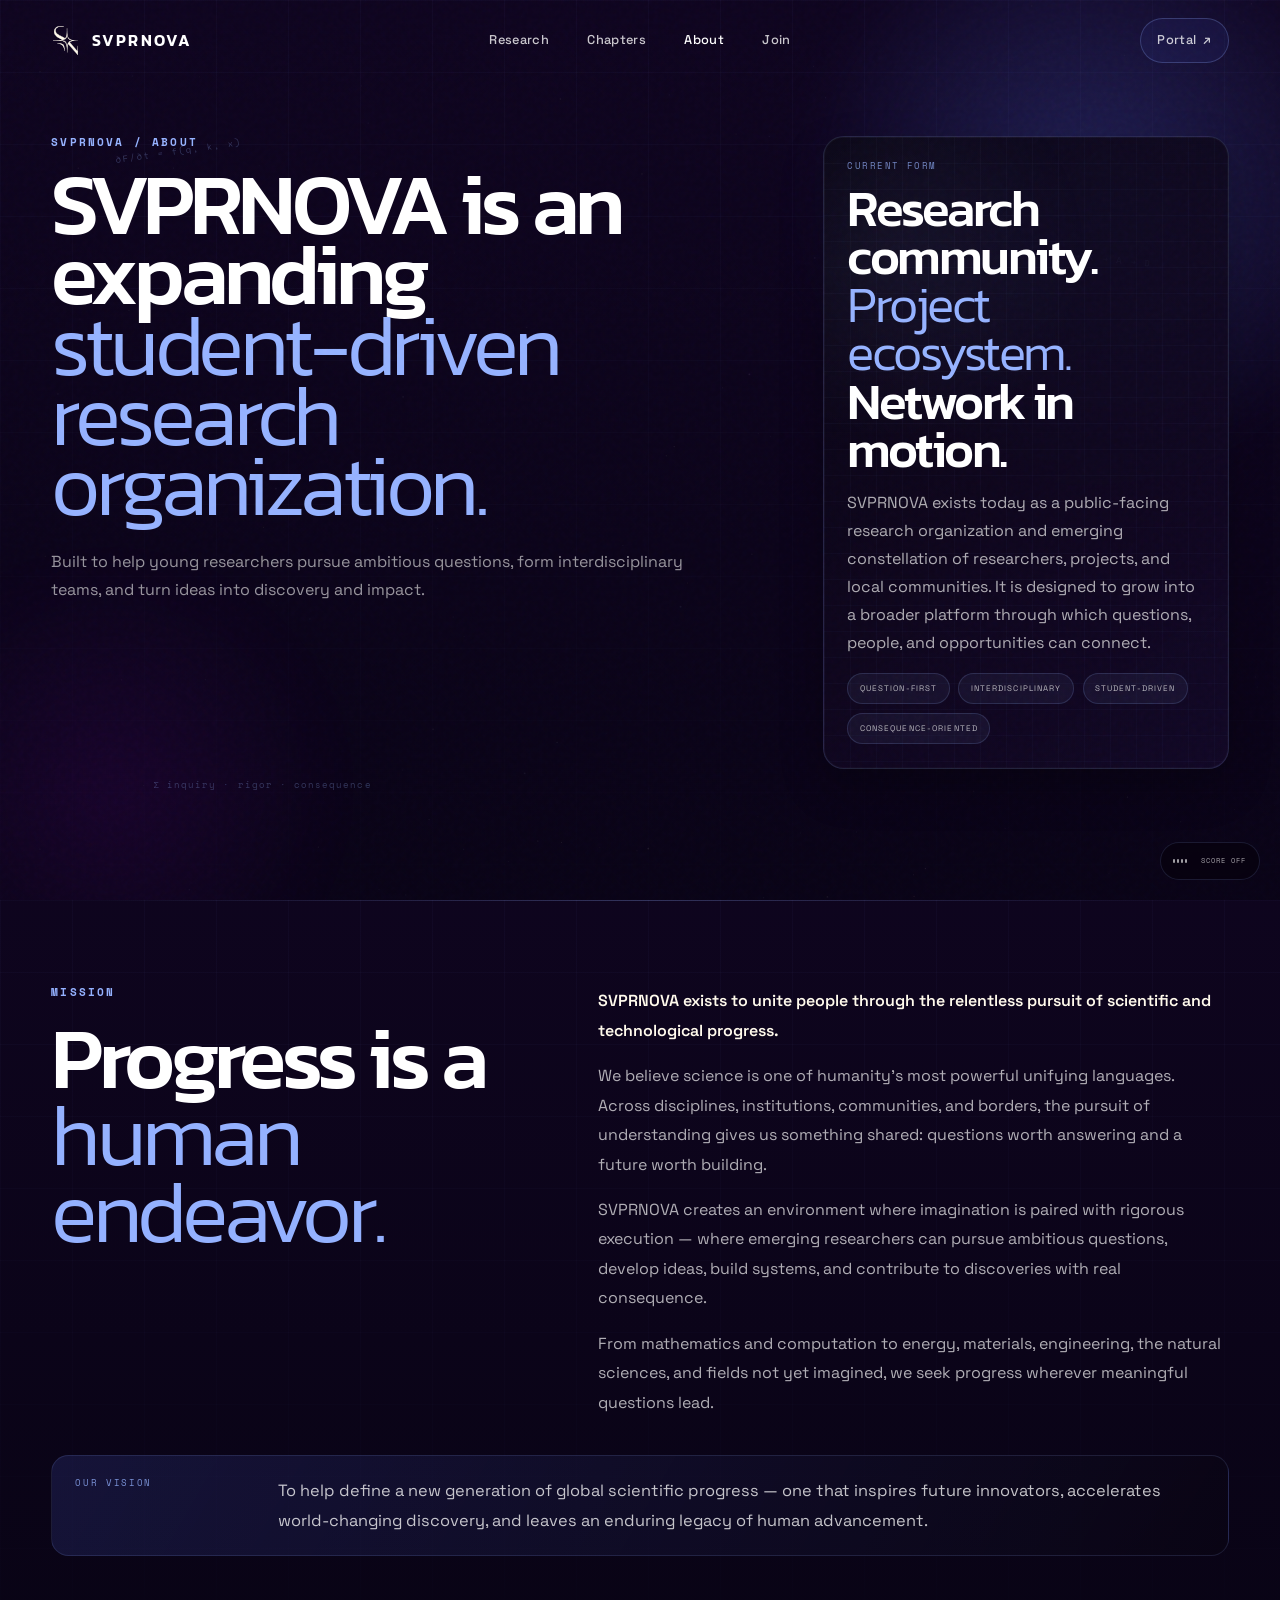
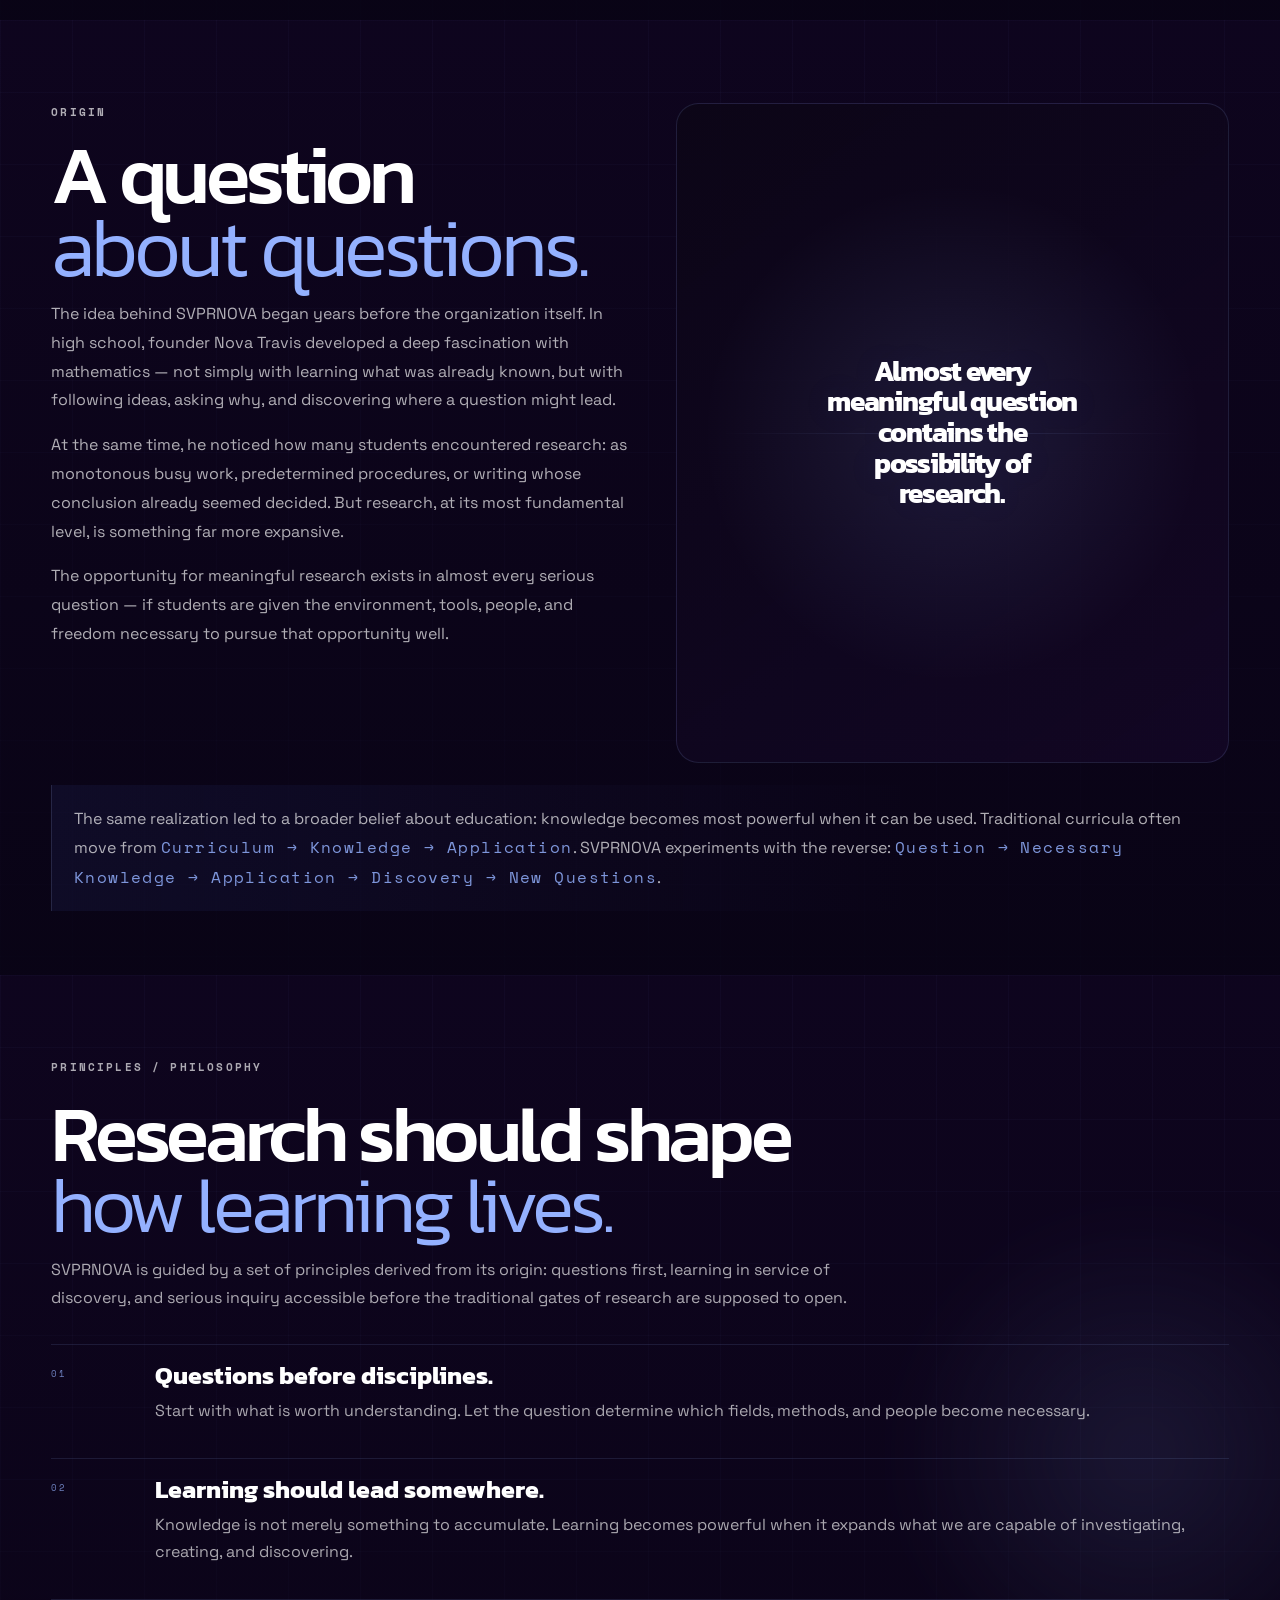
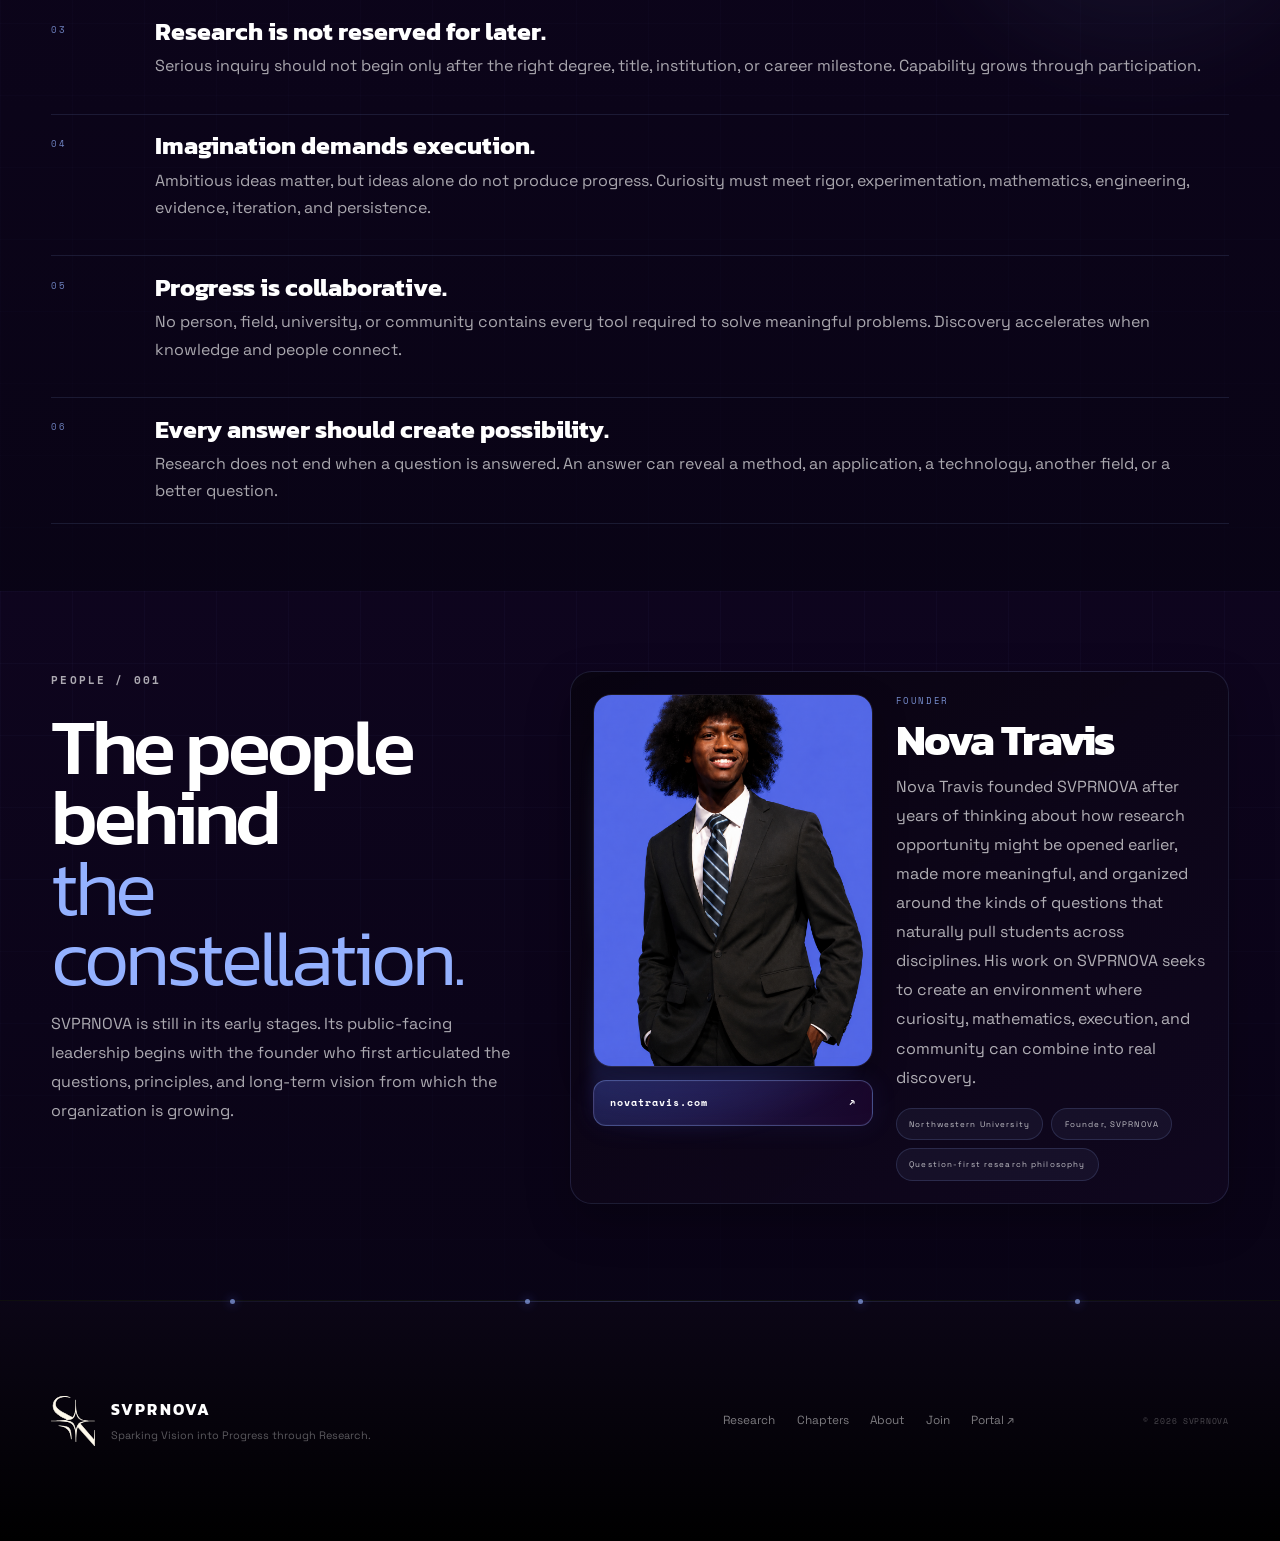
==== commit 87023031: "SVPRSITE v5.1" ====
--- a/about/index.html
+++ b/about/index.html
@@ -4,7 +4,7 @@
   <meta charset="UTF-8" />
   <meta name="viewport" content="width=device-width, initial-scale=1.0" />
   <meta name="theme-color" content="#000000" />
-  <meta name="description" content="SVPRNOVA — Sparking Vision into Progress through Research." />
+  <meta name="description" content="Learn what SVPRNOVA is, why it exists, where it came from, and the principles guiding it." />
   <title>About — SVPRNOVA</title>
   <link rel="preconnect" href="https://fonts.googleapis.com" />
   <link rel="preconnect" href="https://fonts.gstatic.com" crossorigin />
@@ -15,6 +15,7 @@
   <canvas id="space-canvas" aria-hidden="true"></canvas>
   <div class="page-noise" aria-hidden="true"></div>
 
+
   <header class="site-header" id="site-header">
     <a class="brand-lockup" href="/" data-route-link="home" aria-label="SVPRNOVA home">
       <img src="../assets/svprnova-mark-light.svg" alt="" />
@@ -40,11 +41,11 @@
     <a href="/research">Research</a>
     <a href="/chapters">Chapters</a>
     <a href="/about">About</a>
-    <a href="#join">Join</a>
+    <a href="/join">Join</a>
     <a href="https://svprnova.com/login">Portal ↗</a>
   </div>
 
-  <main id="home-view" class="route-view" data-route="home" hidden>
+  <main id="home-view" class="route-view" data-route="home">
     <section class="hero environment-cosmic" data-star-density="1">
       <div class="hero-nebula" aria-hidden="true"></div>
       <div class="hero-orbit hero-orbit-a" aria-hidden="true"></div>
@@ -74,7 +75,7 @@
           <p class="hero-description">A student-driven research organization built for ambitious questions, interdisciplinary discovery, and ideas that move beyond the classroom.</p>
           <div class="hero-actions">
             <a class="button button-primary" href="/research">Explore our research <span>→</span></a>
-            <a class="button button-ghost" href="#join">Join the network <span>→</span></a>
+            <a class="button button-ghost" href="/join">Join the network <span>→</span></a>
           </div>
         </div>
       </div>
@@ -545,7 +546,7 @@
 
 
 
-  <main id="about-view" class="route-view about-page" data-route="about">
+  <main id="about-view" class="route-view about-page" data-route="about" hidden>
       <section class="about-hero tech-section" id="about-hero">
         <div class="about-gradient-halo about-gradient-halo-a" aria-hidden="true"></div>
         <div class="about-gradient-halo about-gradient-halo-b" aria-hidden="true"></div>
@@ -688,6 +689,225 @@
       </section>
     </main>
 
+
+  <main id="join-view" class="route-view join-page" data-route="join" hidden>
+    <section class="join-hero tech-section" id="join-top">
+      <div class="join-hero-grid-bg" aria-hidden="true"></div>
+      <div class="join-halo join-halo-a" aria-hidden="true"></div>
+      <div class="join-halo join-halo-b" aria-hidden="true"></div>
+      <div class="section-shell join-hero-layout">
+        <div class="join-hero-copy reveal">
+          <p class="eyebrow mono">SVPRNOVA / JOIN</p>
+          <h1 class="route-hero-title"><span>There is more than one</span><em>way in.</em></h1>
+          <p>You do not need to attend a particular university, belong to an existing chapter, or wait for a particular stage of your education to participate in SVPRNOVA. Join individually, build a research community where you are, or bring the network to an institution.</p>
+        </div>
+
+        <div class="join-route-console reveal" id="join-route-console" aria-label="Choose a path into SVPRNOVA">
+          <div class="join-console-grid" aria-hidden="true"></div>
+          <div class="join-console-core">
+            <span class="mono">I WANT TO...</span>
+            <i></i>
+          </div>
+          <a class="join-route-node jrn-individual" href="#join-individual" data-join-route="INDIVIDUAL">
+            <span class="mono">01</span><strong>Pursue research</strong><small>Join individually</small>
+          </a>
+          <a class="join-route-node jrn-community" href="#join-build" data-join-route="COMMUNITY">
+            <span class="mono">02</span><strong>Build a community</strong><small>Chapter or Hub</small>
+          </a>
+          <a class="join-route-node jrn-institution" href="#join-institutional" data-join-route="INSTITUTION">
+            <span class="mono">03</span><strong>Support a community</strong><small>Institutional Access</small>
+          </a>
+          <a class="join-route-node jrn-portal" href="https://svprnova.com/login" data-join-route="PORTAL">
+            <span class="mono">04</span><strong>Return to SVPRNOVA</strong><small>Enter Portal ↗</small>
+          </a>
+          <svg class="join-route-lines" viewBox="0 0 700 520" preserveAspectRatio="none" aria-hidden="true">
+            <path d="M350 260 C265 215 206 150 128 116" />
+            <path d="M350 260 C440 210 500 148 578 116" />
+            <path d="M350 260 C268 320 205 374 126 412" />
+            <path d="M350 260 C438 319 504 374 580 412" />
+          </svg>
+          <div class="join-console-status mono" id="join-console-status">SELECT A PATH / NETWORK READY</div>
+        </div>
+      </div>
+      <div class="join-hero-seam" aria-hidden="true"></div>
+    </section>
+
+    <section class="join-membership tech-section" id="join-individual">
+      <div class="tech-grid tech-grid-soft" aria-hidden="true"></div>
+      <div class="section-shell">
+        <header class="join-section-heading reveal">
+          <div>
+            <p class="eyebrow mono">INDIVIDUAL MEMBERSHIP</p>
+            <h2>Research is not<br /><em>reserved for later.</em></h2>
+          </div>
+          <p>Anyone should be able to enter SVPRNOVA with a question, an interest, or simply the desire to contribute. The platform is being built so that the core ability to participate in research remains free.</p>
+        </header>
+
+        <div class="membership-grid">
+          <article class="membership-panel membership-free reveal">
+            <div class="membership-panel-top">
+              <span class="mono membership-index">CORE / FREE</span>
+              <span class="membership-status mono">OPEN ACCESS</span>
+            </div>
+            <h3>Participate in the network.</h3>
+            <p>Core membership is designed around access to people, projects, questions, and opportunities — not around a paywall.</p>
+            <ul class="membership-feature-list">
+              <li><i></i><span>Discover and join open research projects</span></li>
+              <li><i></i><span>Participate in community discussions</span></li>
+              <li><i></i><span>Build a research profile and identity</span></li>
+              <li><i></i><span>Connect with collaborators across the network</span></li>
+              <li><i></i><span>Discover research opportunities and resources</span></li>
+              <li><i></i><span>Enter open events and competitions</span></li>
+            </ul>
+            <a class="button button-primary join-panel-button" href="https://svprnova.com/signup">Create an account <span>↗</span></a>
+          </article>
+
+          <article class="membership-panel membership-premium reveal">
+            <div class="premium-scan" aria-hidden="true"></div>
+            <div class="membership-panel-top">
+              <span class="mono membership-index">GO FURTHER / PREMIUM</span>
+              <span class="membership-status membership-status-planned mono">PLANNED</span>
+            </div>
+            <h3>Research infrastructure built around you.</h3>
+            <p>Premium is intended to accelerate a researcher's path without making research participation itself exclusive.</p>
+            <ul class="membership-feature-list">
+              <li><i></i><span>Question-driven personalized learning pathways</span></li>
+              <li><i></i><span>Advanced collaborator and resource matching</span></li>
+              <li><i></i><span>Specialized learning and research resources</span></li>
+              <li><i></i><span>Premium research competitions</span></li>
+              <li><i></i><span>Advanced project tools as the platform develops</span></li>
+            </ul>
+            <a class="button button-ghost join-panel-button" href="https://svprnova.com/premium">Explore Premium <span>↗</span></a>
+          </article>
+        </div>
+      </div>
+    </section>
+
+    <section class="join-pathway tech-section" id="join-pathway">
+      <div class="join-pathway-glow" aria-hidden="true"></div>
+      <div class="section-shell join-pathway-layout">
+        <div class="join-pathway-copy reveal">
+          <p class="eyebrow mono">QUESTION → PATHWAY</p>
+          <h2>Begin with what you<br /><em>want to understand.</em></h2>
+          <p>One planned Premium capability turns a question into a personalized route through the knowledge, people, literature, tools, projects, and opportunities that could help you pursue it.</p>
+          <p class="join-planned-note mono">CONCEPT PREVIEW / PLATFORM IN DEVELOPMENT</p>
+        </div>
+        <div class="join-pathway-map reveal" id="join-pathway-map" aria-label="Example personalized research pathway">
+          <svg class="join-pathway-lines" viewBox="0 0 760 610" preserveAspectRatio="none" aria-hidden="true">
+            <path d="M380 305 L188 118"/><path d="M380 305 L388 82"/><path d="M380 305 L590 128"/>
+            <path d="M380 305 L640 315"/><path d="M380 305 L570 508"/><path d="M380 305 L370 548"/><path d="M380 305 L160 498"/>
+            <path class="secondary" d="M188 118 L388 82"/><path class="secondary" d="M388 82 L590 128"/><path class="secondary" d="M590 128 L640 315"/>
+            <path class="secondary" d="M160 498 L370 548"/><path class="secondary" d="M370 548 L570 508"/>
+          </svg>
+          <div class="pathway-core" data-path-depth=".24">
+            <span class="mono">QUESTION</span>
+            <strong>Could artificial intelligence discover new mathematics?</strong>
+          </div>
+          <div class="pathway-node pn-a" data-path-depth=".14"><i></i><span>Linear Algebra</span></div>
+          <div class="pathway-node pn-b" data-path-depth=".18"><i></i><span>Probability</span></div>
+          <div class="pathway-node pn-c" data-path-depth=".22"><i></i><span>Neural Networks</span></div>
+          <div class="pathway-node pn-d" data-path-depth=".15"><i></i><span>Literature</span></div>
+          <div class="pathway-node pn-e" data-path-depth=".2"><i></i><span>Researchers</span></div>
+          <div class="pathway-node pn-f" data-path-depth=".12"><i></i><span>Projects</span></div>
+          <div class="pathway-node pn-g" data-path-depth=".19"><i></i><span>Mathematical Experimentation</span></div>
+          <span class="pathway-signal ps-1" aria-hidden="true"></span><span class="pathway-signal ps-2" aria-hidden="true"></span><span class="pathway-signal ps-3" aria-hidden="true"></span>
+        </div>
+      </div>
+    </section>
+
+    <section class="join-build tech-section" id="join-build">
+      <div class="tech-grid" aria-hidden="true"></div>
+      <div class="section-shell">
+        <header class="join-section-heading reveal">
+          <div>
+            <p class="eyebrow mono">BUILD TOGETHER</p>
+            <h2>Give your community<br /><em>a place to research.</em></h2>
+          </div>
+          <p>Local communities give researchers a place to belong and organize. The wider SVPRNOVA network lets their work extend beyond that local boundary.</p>
+        </header>
+        <div class="join-community-grid">
+          <article class="join-community-card reveal">
+            <span class="mono">UNIVERSITY CHAPTER</span>
+            <div class="community-symbol" aria-hidden="true"><i></i><i></i><i></i><i></i></div>
+            <h3>Build a collegiate research community.</h3>
+            <p>Formal student-led communities that originate research locally, form interdisciplinary teams, build campus research culture, and connect outward into the university network.</p>
+            <a class="text-link" href="https://svprnova.com/chapters/start">Start a University Chapter <span>↗</span></a>
+          </article>
+          <article class="join-community-card reveal">
+            <span class="mono">RESEARCH HUB</span>
+            <div class="community-symbol community-symbol-hub" aria-hidden="true"><i></i><i></i><i></i><i></i><i></i></div>
+            <h3>Build research around the community you already have.</h3>
+            <p>A flexible local home for schools, districts, libraries, STEM organizations, youth groups, and other communities that want to organize researchers and connect them to the wider network.</p>
+            <a class="text-link" href="https://svprnova.com/hubs/start">Start a Research Hub <span>↗</span></a>
+          </article>
+        </div>
+        <p class="join-chapters-link mono reveal">NEED THE FULL NETWORK MODEL? <a href="/chapters">EXPLORE CHAPTERS + HUBS →</a></p>
+      </div>
+    </section>
+
+    <section class="join-institutional tech-section" id="join-institutional">
+      <div class="join-institutional-seam" aria-hidden="true"></div>
+      <div class="section-shell join-institutional-layout">
+        <div class="join-institutional-copy reveal">
+          <p class="eyebrow mono">INSTITUTIONAL ACCESS</p>
+          <h2>Open the network<br /><em>to everyone around you.</em></h2>
+          <p>Individuals can access SVPRNOVA Premium independently. Institutions will also be able to provide enhanced SVPRNOVA access to participating students, educators, and researchers across their community.</p>
+          <p class="institutional-distinction"><strong>Access and organizational status are separate.</strong> A Chapter or Hub can exist without purchasing Institutional Access, and an institution can support access without becoming a Chapter or Hub.</p>
+          <a class="button button-primary" href="https://svprnova.com/institutional">Bring SVPRNOVA to an institution <span>↗</span></a>
+        </div>
+        <div class="institutional-map reveal" aria-hidden="true">
+          <div class="institution-node institution-root"><span class="mono">INSTITUTION</span><strong>Institutional Access</strong></div>
+          <div class="institution-line il-a"></div><div class="institution-line il-b"></div><div class="institution-line il-c"></div><div class="institution-line il-d"></div>
+          <div class="institution-person ip-a"><i></i><span>Student</span></div>
+          <div class="institution-person ip-b"><i></i><span>Student</span></div>
+          <div class="institution-person ip-c"><i></i><span>Educator</span></div>
+          <div class="institution-person ip-d"><i></i><span>Researcher</span></div>
+          <span class="institution-map-caption mono">ONE INSTITUTION / MANY RESEARCHERS / ONE NETWORK</span>
+        </div>
+      </div>
+    </section>
+
+    <section class="join-competitions tech-section" id="join-competitions">
+      <div class="section-shell join-competition-layout">
+        <div class="join-competition-copy reveal">
+          <p class="eyebrow mono">COMPETE / COLLABORATE / DISCOVER</p>
+          <h2>Research can have<br /><em>a starting line.</em></h2>
+          <p>SVPRNOVA plans to host research challenges and competitions built around meaningful, open-ended problems rather than predetermined classroom exercises. Participants will develop approaches, test ideas, collaborate, and present what they discover.</p>
+          <p>Some competitions can remain open to the entire network, while specialized programs may be available through Premium or Institutional Access.</p>
+          <a class="text-link" href="https://svprnova.com/competitions">Explore competitions <span>↗</span></a>
+        </div>
+        <div class="competition-board reveal" aria-label="Planned SVPRNOVA competition formats">
+          <div class="competition-card">
+            <span class="mono">OPEN / NETWORK</span><strong>Open Research Challenge</strong><small>Free participation</small><i></i>
+          </div>
+          <div class="competition-card competition-card-premium">
+            <span class="mono">SPECIALIZED / PREMIUM</span><strong>Focused Research Sprint</strong><small>Advanced challenge</small><i></i>
+          </div>
+          <div class="competition-card">
+            <span class="mono">CROSS-COMMUNITY</span><strong>Chapter + Hub Challenge</strong><small>Collaborative research</small><i></i>
+          </div>
+          <div class="competition-board-state mono">PLANNED PROGRAM LAYER / FORMAT SUBJECT TO DEVELOPMENT</div>
+        </div>
+      </div>
+    </section>
+
+    <section class="join-next environment-cosmic" id="join-next">
+      <div class="join-next-seam" aria-hidden="true"></div>
+      <div class="section-shell join-next-inner reveal">
+        <img src="../assets/svprnova-mark-light.svg" alt="" />
+        <p class="eyebrow mono">YOUR NEXT MOVE</p>
+        <h2>What do you want<br /><em>to build?</em></h2>
+        <div class="join-next-grid">
+          <a href="https://svprnova.com/signup"><span class="mono">01 / INDIVIDUAL</span><strong>Join SVPRNOVA</strong><small>Create an account ↗</small></a>
+          <a href="https://svprnova.com/chapters/start"><span class="mono">02 / UNIVERSITY</span><strong>Start a Chapter</strong><small>Build on campus ↗</small></a>
+          <a href="https://svprnova.com/hubs/start"><span class="mono">03 / COMMUNITY</span><strong>Start a Research Hub</strong><small>Build locally ↗</small></a>
+          <a href="https://svprnova.com/institutional"><span class="mono">04 / INSTITUTION</span><strong>Institutional Access</strong><small>Support your community ↗</small></a>
+        </div>
+        <a class="portal-small mono" href="https://svprnova.com/login">ALREADY A MEMBER? ENTER PORTAL ↗</a>
+      </div>
+    </section>
+  </main>
+
   <footer class="site-footer">
     <div class="footer-line" aria-hidden="true"><i></i><i></i><i></i><i></i></div>
     <div class="section-shell footer-inner">
@@ -696,7 +916,7 @@
         <div><strong>SVPRNOVA</strong><span>Sparking Vision into Progress through Research.</span></div>
       </div>
       <div class="footer-links">
-        <a href="/research">Research</a><a href="/chapters">Chapters</a><a href="/about">About</a><a href="#join">Join</a><a href="https://svprnova.com/login">Portal ↗</a>
+        <a href="/research">Research</a><a href="/chapters">Chapters</a><a href="/about">About</a><a href="/join">Join</a><a href="https://svprnova.com/login">Portal ↗</a>
       </div>
       <p class="footer-copy mono">© <span id="year"></span> SVPRNOVA</p>
     </div>
@@ -724,5 +944,6 @@
   <script src="../research.js"></script>
   <script src="../chapters.js"></script>
   <script src="../about.js"></script>
+  <script src="../join.js"></script>
 </body>
 </html>
--- a/style.css
+++ b/style.css
@@ -2571,3 +2571,167 @@
   .about-possibility-statement { width:58%; }
   .about-question-pill { font-size:.46rem; white-space:normal; max-width:190px; text-align:center; }
 }
+
+
+/* ==========================================================================\n   V5 — JOIN / entering the system\n   ========================================================================== */
+body.route-join { background:#090312; }
+.route-join .desktop-nav a[href="/join"] { color:var(--star-000); }
+.route-join .desktop-nav a[href="/join"]::after { transform:scaleX(1); }
+.join-page { position:relative; z-index:2; }
+.join-page .tech-section { position:relative; overflow:hidden; background:linear-gradient(180deg,rgba(15,5,32,.97),rgba(9,3,20,.96)); }
+.join-page .section-shell { position:relative; z-index:3; }
+.join-hero { min-height:100svh; padding:var(--interior-hero-top) 0 7rem; display:flex; align-items:flex-start; background:linear-gradient(135deg,rgba(15,5,32,.98),rgba(23,0,51,.94) 54%,rgba(82,103,232,.22)); }
+.join-hero-grid-bg { position:absolute; inset:0; background-image:linear-gradient(rgba(148,177,255,.055) 1px,transparent 1px),linear-gradient(90deg,rgba(148,177,255,.055) 1px,transparent 1px); background-size:54px 54px; mask-image:linear-gradient(180deg,#000 0%,rgba(0,0,0,.38) 70%,transparent 100%); }
+.join-halo { position:absolute; border-radius:50%; filter:blur(28px); pointer-events:none; }
+.join-halo-a { width:720px;height:720px;right:-180px;top:-190px;background:radial-gradient(circle,rgba(82,103,232,.3),rgba(82,103,232,0) 68%); }
+.join-halo-b { width:480px;height:480px;left:-160px;bottom:-140px;background:radial-gradient(circle,rgba(90,10,134,.25),rgba(90,10,134,0) 70%); }
+.join-hero-layout { width:100%; display:grid; grid-template-columns:minmax(0,.92fr) minmax(500px,1.08fr); gap:3rem; align-items:start; }
+.join-hero-copy .eyebrow { margin:0 0 1.25rem;color:var(--svpr-accent);font-family:var(--font-mono);font-size:.68rem;font-weight:700;letter-spacing:.2em; }
+.join-hero-copy .route-hero-title { margin:.4rem 0 1.7rem;font-family:var(--font-display);font-size:var(--interior-hero-size);line-height:.82;letter-spacing:-.052em;font-weight:500; }
+.join-hero-copy .route-hero-title span,.join-hero-copy .route-hero-title em { display:block; }
+.join-hero-copy .route-hero-title span { color:var(--star-000); }
+.join-hero-copy .route-hero-title em { color:var(--svpr-accent);font-style:normal;font-weight:300; }
+.join-hero-copy > p { max-width:670px;color:rgba(255,255,255,.57);line-height:1.78;font-size:1rem; }
+.join-route-console { position:relative; min-height:520px; border:1px solid rgba(148,177,255,.14); border-radius:1.5rem; background:linear-gradient(145deg,rgba(7,3,15,.9),rgba(18,7,37,.72)); overflow:hidden; box-shadow:0 24px 60px rgba(0,0,0,.25); }
+.join-console-grid { position:absolute;inset:0;background-image:radial-gradient(circle at 50% 50%,rgba(148,177,255,.1),transparent 42%),linear-gradient(rgba(148,177,255,.07) 1px,transparent 1px),linear-gradient(90deg,rgba(148,177,255,.07) 1px,transparent 1px);background-size:auto,28px 28px,28px 28px;opacity:.55; }
+.join-route-lines { position:absolute;inset:0;width:100%;height:100%;pointer-events:none; }
+.join-route-lines path { fill:none;stroke:rgba(148,177,255,.22);stroke-width:1.1;stroke-dasharray:5 9;animation:joinDash 11s linear infinite; }
+@keyframes joinDash { to { stroke-dashoffset:-112; } }
+.join-console-core { position:absolute;left:50%;top:50%;width:130px;height:130px;transform:translate(-50%,-50%);display:grid;place-items:center;border:1px solid rgba(148,177,255,.28);border-radius:50%;background:radial-gradient(circle,rgba(82,103,232,.22),rgba(9,3,18,.92) 68%);box-shadow:0 0 55px rgba(82,103,232,.18);z-index:3; }
+.join-console-core span { color:rgba(255,255,255,.76);font-size:.56rem;letter-spacing:.16em;text-align:center; }
+.join-console-core i { position:absolute;width:7px;height:7px;border-radius:50%;background:var(--star-100);box-shadow:0 0 15px var(--svpr-accent),0 0 40px rgba(82,103,232,.7); }
+.join-route-node { position:absolute;z-index:4;width:190px;padding:.9rem 1rem;border:1px solid rgba(148,177,255,.14);border-radius:.9rem;background:rgba(7,4,15,.78);color:var(--star-000);text-decoration:none;transition:transform .28s var(--ease-out),border-color .28s ease,background .28s ease,box-shadow .28s ease; }
+.join-route-node > span { display:block;margin-bottom:.3rem;color:rgba(148,177,255,.62);font-size:.48rem;letter-spacing:.14em; }
+.join-route-node strong { display:block;font-size:.92rem;line-height:1.15; }
+.join-route-node small { display:block;margin-top:.35rem;color:rgba(255,255,255,.46);font-size:.7rem; }
+.join-route-node:hover,.join-route-node:focus-visible { transform:translateY(-4px);border-color:rgba(148,177,255,.52);background:rgba(82,103,232,.14);box-shadow:0 12px 30px rgba(0,0,0,.18),0 0 26px rgba(82,103,232,.09); }
+.jrn-individual { left:5%;top:10%; }.jrn-community { right:5%;top:10%; }.jrn-institution { left:5%;bottom:12%; }.jrn-portal { right:5%;bottom:12%; }
+.join-console-status { position:absolute;left:50%;bottom:1.1rem;transform:translateX(-50%);color:rgba(148,177,255,.45);font-size:.45rem;letter-spacing:.13em;white-space:nowrap; }
+.join-hero-seam { position:absolute;left:0;right:0;bottom:0;height:180px;background:linear-gradient(to bottom,transparent,rgba(9,3,20,.98));pointer-events:none; }
+
+.join-membership,.join-pathway,.join-build,.join-institutional,.join-competitions { padding:5rem 0; }
+.join-section-heading { display:grid;grid-template-columns:minmax(0,1fr) minmax(330px,.65fr);gap:2.2rem;align-items:end;margin-bottom:2rem; }
+.join-section-heading h2,.join-pathway-copy h2,.join-institutional-copy h2,.join-competition-copy h2 { margin:.3rem 0 0;font-size:clamp(3.6rem,6vw,6rem);line-height:.89;letter-spacing:-.05em; }
+.join-section-heading h2 em,.join-pathway-copy h2 em,.join-institutional-copy h2 em,.join-competition-copy h2 em { color:var(--svpr-accent);font-style:normal;font-weight:300; }
+.join-section-heading > p { margin:0;color:rgba(255,255,255,.62);line-height:1.78; }
+.membership-grid { display:grid;grid-template-columns:1fr 1fr;gap:1rem; }
+.membership-panel { position:relative;display:flex;flex-direction:column;min-height:500px;padding:1.45rem;border:1px solid rgba(148,177,255,.14);border-radius:1.25rem;background:linear-gradient(145deg,rgba(8,4,16,.94),rgba(20,8,39,.76));overflow:hidden; }
+.membership-premium { background:linear-gradient(145deg,rgba(16,8,31,.96),rgba(44,15,72,.66));border-color:rgba(148,177,255,.22); }
+.premium-scan { position:absolute;left:-20%;right:-20%;top:-8%;height:24%;background:linear-gradient(to bottom,transparent,rgba(148,177,255,.08),transparent);transform:rotate(-4deg);animation:premiumScan 8s ease-in-out infinite;pointer-events:none; }
+@keyframes premiumScan { 0%,15%{translate:0 -120%;opacity:0} 35%{opacity:1} 70%{opacity:.7} 100%{translate:0 540%;opacity:0} }
+.membership-panel-top { position:relative;display:flex;align-items:center;justify-content:space-between;gap:1rem;margin-bottom:1.15rem; }
+.membership-index { color:rgba(148,177,255,.72);font-size:.54rem;letter-spacing:.16em; }
+.membership-status { padding:.38rem .55rem;border:1px solid rgba(148,177,255,.2);border-radius:999px;color:rgba(255,255,255,.66);font-size:.42rem;letter-spacing:.13em; }
+.membership-status-planned { border-color:rgba(255,201,1,.22);color:rgba(255,235,124,.75);background:rgba(255,201,1,.05); }
+.membership-panel h3 { position:relative;margin:0 0 .7rem;font-size:clamp(2rem,3.5vw,3.15rem);line-height:.94;letter-spacing:-.045em; }
+.membership-panel > p { position:relative;margin:0 0 1rem;color:rgba(255,255,255,.6);line-height:1.72; }
+.membership-feature-list { position:relative;display:grid;gap:.72rem;padding:1rem 0 1.2rem;margin:0 0 auto;list-style:none;border-top:1px solid rgba(148,177,255,.1); }
+.membership-feature-list li { display:grid;grid-template-columns:10px 1fr;gap:.65rem;align-items:start;color:rgba(255,255,255,.72);font-size:.85rem;line-height:1.45; }
+.membership-feature-list i { width:6px;height:6px;margin-top:.42rem;border-radius:50%;background:var(--svpr-accent);box-shadow:0 0 10px rgba(148,177,255,.5); }
+.join-panel-button { align-self:flex-start;position:relative; }
+
+.join-pathway { background:linear-gradient(180deg,rgba(9,3,20,.97),rgba(18,7,38,.97)); }
+.join-pathway-glow { position:absolute;width:760px;height:760px;right:-220px;top:50%;transform:translateY(-50%);border-radius:50%;background:radial-gradient(circle,rgba(82,103,232,.16),transparent 68%);pointer-events:none; }
+.join-pathway-layout { display:grid;grid-template-columns:minmax(0,.72fr) minmax(520px,1.28fr);gap:2.4rem;align-items:center; }
+.join-pathway-copy p:not(.eyebrow):not(.join-planned-note) { color:rgba(255,255,255,.62);line-height:1.8; }
+.join-planned-note { margin-top:1.2rem;color:rgba(148,177,255,.55);font-size:.52rem;letter-spacing:.14em; }
+.join-pathway-map { position:relative;min-height:610px;border:1px solid rgba(148,177,255,.13);border-radius:1.4rem;background:radial-gradient(circle at 50% 50%,rgba(82,103,232,.13),rgba(8,4,17,.88) 44%,rgba(4,2,9,.95));overflow:hidden; }
+.join-pathway-map::before { content:'';position:absolute;inset:0;background-image:radial-gradient(circle,rgba(255,255,255,.24) 0 1px,transparent 1.5px);background-size:53px 53px;opacity:.18; }
+.join-pathway-lines { position:absolute;inset:0;width:100%;height:100%; }
+.join-pathway-lines path { fill:none;stroke:rgba(148,177,255,.2);stroke-width:1.1;stroke-dasharray:5 10;animation:joinDash 14s linear infinite; }
+.join-pathway-lines path.secondary { opacity:.45; }
+.pathway-core,.pathway-node { --path-px:0px;--path-py:0px;position:absolute;z-index:4;transform:translate3d(var(--path-px),var(--path-py),0);transition:filter .25s ease; }
+.pathway-core { left:50%;top:50%;width:270px;min-height:150px;transform:translate(-50%,-50%) translate3d(var(--path-px),var(--path-py),0);display:flex;flex-direction:column;justify-content:center;padding:1.15rem;border:1px solid rgba(148,177,255,.3);border-radius:1rem;background:rgba(10,5,22,.9);box-shadow:0 0 60px rgba(82,103,232,.16); }
+.pathway-core span { color:rgba(148,177,255,.7);font-size:.5rem;letter-spacing:.15em;margin-bottom:.55rem; }
+.pathway-core strong { font-size:1.12rem;line-height:1.32; }
+.pathway-node { display:flex;align-items:center;gap:.55rem;padding:.54rem .7rem;border:1px solid rgba(148,177,255,.13);border-radius:999px;background:rgba(7,4,14,.78);color:rgba(255,255,255,.72);font-size:.68rem;white-space:nowrap; }
+.pathway-node i { width:6px;height:6px;border-radius:50%;background:var(--svpr-accent);box-shadow:0 0 10px rgba(148,177,255,.55); }
+.pn-a { left:14%;top:14%; }.pn-b { left:47%;top:8%; }.pn-c { right:8%;top:16%; }.pn-d { right:5%;top:48%; }.pn-e { right:12%;bottom:13%; }.pn-f { left:42%;bottom:7%; }.pn-g { left:8%;bottom:15%; }
+.pathway-signal { position:absolute;z-index:5;width:7px;height:7px;border-radius:50%;background:var(--star-100);box-shadow:0 0 14px var(--svpr-accent);animation:pathSignal 5.2s ease-in-out infinite; }
+.ps-1 { left:50%;top:50%;animation-delay:0s; }.ps-2 { left:50%;top:50%;animation-delay:-1.7s; }.ps-3 { left:50%;top:50%;animation-delay:-3.4s; }
+@keyframes pathSignal { 0%{transform:translate(-50%,-50%);opacity:0} 12%{opacity:1} 50%{transform:translate(210px,-175px);opacity:1} 75%{opacity:.8} 100%{transform:translate(250px,-185px);opacity:0} }
+
+.join-build { background:linear-gradient(180deg,rgba(18,7,38,.97),rgba(11,4,23,.97)); }
+.join-community-grid { display:grid;grid-template-columns:1fr 1fr;gap:1rem; }
+.join-community-card { position:relative;min-height:390px;padding:1.45rem;border:1px solid rgba(148,177,255,.13);border-radius:1.2rem;background:linear-gradient(145deg,rgba(8,4,16,.9),rgba(17,8,32,.72));overflow:hidden; }
+.join-community-card > span { color:rgba(148,177,255,.7);font-size:.54rem;letter-spacing:.16em; }
+.join-community-card h3 { margin:5.7rem 0 .75rem;max-width:520px;font-size:clamp(2rem,3.5vw,3.1rem);line-height:.95;letter-spacing:-.045em; }
+.join-community-card p { color:rgba(255,255,255,.6);line-height:1.74;max-width:590px; }
+.community-symbol { position:absolute;right:1.4rem;top:1.35rem;width:150px;height:110px; }
+.community-symbol i { position:absolute;width:8px;height:8px;border-radius:50%;background:var(--star-100);box-shadow:0 0 13px rgba(148,177,255,.7); }
+.community-symbol i::after { content:'';position:absolute;left:50%;top:50%;height:1px;background:rgba(148,177,255,.22);transform-origin:left center; }
+.community-symbol i:nth-child(1){left:15%;top:52%}.community-symbol i:nth-child(1)::after{width:88px;transform:rotate(-24deg)}
+.community-symbol i:nth-child(2){left:72%;top:20%}.community-symbol i:nth-child(2)::after{width:55px;transform:rotate(72deg)}
+.community-symbol i:nth-child(3){left:42%;top:73%}.community-symbol i:nth-child(3)::after{width:62px;transform:rotate(-58deg)}
+.community-symbol i:nth-child(4){right:6%;bottom:15%}
+.community-symbol-hub i:nth-child(5){left:55%;top:42%;width:11px;height:11px;background:var(--svpr-accent)}
+.join-chapters-link { margin:1rem 0 0;color:rgba(255,255,255,.38);font-size:.48rem;letter-spacing:.12em; }
+.join-chapters-link a { color:rgba(148,177,255,.74);text-decoration:none; }
+
+.join-institutional { background:linear-gradient(180deg,rgba(11,4,23,.97),rgba(15,5,32,.97)); }
+.join-institutional-seam { position:absolute;left:0;right:0;top:0;height:1px;background:linear-gradient(90deg,transparent,rgba(148,177,255,.18),transparent); }
+.join-institutional-layout { display:grid;grid-template-columns:minmax(0,.84fr) minmax(460px,1.16fr);gap:3rem;align-items:center; }
+.join-institutional-copy > p:not(.eyebrow) { color:rgba(255,255,255,.63);line-height:1.8; }
+.institutional-distinction { padding:1rem 0 1rem 1rem;border-left:1px solid rgba(148,177,255,.22); }
+.institutional-distinction strong { color:var(--star-100); }
+.institutional-map { position:relative;min-height:500px;border:1px solid rgba(148,177,255,.13);border-radius:1.35rem;background:radial-gradient(circle at 50% 40%,rgba(82,103,232,.14),rgba(8,4,17,.9) 60%);overflow:hidden; }
+.institution-node { position:absolute;left:50%;top:21%;transform:translateX(-50%);width:240px;padding:1rem;border:1px solid rgba(148,177,255,.28);border-radius:1rem;text-align:center;background:rgba(12,6,24,.9);box-shadow:0 0 44px rgba(82,103,232,.12);z-index:3; }
+.institution-node span { display:block;color:rgba(148,177,255,.7);font-size:.48rem;letter-spacing:.14em;margin-bottom:.35rem; }
+.institution-node strong { font-size:1.1rem; }
+.institution-person { position:absolute;bottom:16%;z-index:3;display:flex;flex-direction:column;align-items:center;gap:.45rem;color:rgba(255,255,255,.62);font-size:.7rem; }
+.institution-person i { width:22px;height:22px;border:1px solid rgba(148,177,255,.32);border-radius:50%;background:radial-gradient(circle,rgba(148,177,255,.24),transparent 66%);box-shadow:0 0 18px rgba(82,103,232,.12); }
+.ip-a{left:12%}.ip-b{left:34%}.ip-c{right:34%}.ip-d{right:11%}
+.institution-line { position:absolute;left:50%;top:37%;width:1px;height:43%;background:linear-gradient(to bottom,rgba(148,177,255,.34),rgba(148,177,255,.08));transform-origin:top; }
+.il-a{transform:rotate(29deg)}.il-b{transform:rotate(11deg)}.il-c{transform:rotate(-11deg)}.il-d{transform:rotate(-29deg)}
+.institution-map-caption { position:absolute;left:50%;bottom:1.1rem;transform:translateX(-50%);font-size:.45rem;letter-spacing:.13em;color:rgba(148,177,255,.42);white-space:nowrap; }
+
+.join-competitions { background:linear-gradient(180deg,rgba(15,5,32,.97),rgba(7,3,15,.98)); }
+.join-competition-layout { display:grid;grid-template-columns:minmax(0,.8fr) minmax(500px,1.2fr);gap:2.8rem;align-items:center; }
+.join-competition-copy > p:not(.eyebrow) { color:rgba(255,255,255,.62);line-height:1.8; }
+.competition-board { position:relative;display:grid;gap:.8rem;padding:1rem;border:1px solid rgba(148,177,255,.13);border-radius:1.25rem;background:rgba(7,3,15,.74); }
+.competition-card { position:relative;padding:1rem 3rem 1rem 1rem;border:1px solid rgba(148,177,255,.12);border-radius:.85rem;background:linear-gradient(90deg,rgba(148,177,255,.045),transparent);overflow:hidden; }
+.competition-card span { display:block;color:rgba(148,177,255,.64);font-size:.46rem;letter-spacing:.13em;margin-bottom:.35rem; }
+.competition-card strong { display:block;font-size:1.02rem; }.competition-card small { color:rgba(255,255,255,.43);font-size:.68rem; }
+.competition-card i { position:absolute;right:1rem;top:50%;width:8px;height:8px;transform:translateY(-50%);border-radius:50%;background:var(--svpr-accent);box-shadow:0 0 15px rgba(148,177,255,.5); }
+.competition-card-premium { border-color:rgba(255,201,1,.14); }.competition-card-premium i { background:var(--fire-250);box-shadow:0 0 15px rgba(255,201,1,.35); }
+.competition-board-state { padding:.45rem .2rem 0;color:rgba(255,255,255,.3);font-size:.43rem;letter-spacing:.11em;text-align:right; }
+
+.join-next { position:relative;min-height:78svh;display:flex;align-items:center;padding:7rem 0 6rem;background:rgba(0,0,0,.28);overflow:hidden; }
+.join-next-seam { position:absolute;left:0;right:0;top:0;height:230px;background:linear-gradient(to bottom,rgba(7,3,15,.98),transparent);pointer-events:none; }
+.join-next-inner { text-align:center; }
+.join-next-inner > img { width:78px;height:78px;filter:drop-shadow(0 0 22px rgba(148,177,255,.3));margin-bottom:1rem; }
+.join-next-inner h2 { margin:.35rem auto 1.7rem;font-size:clamp(4rem,7.2vw,7.2rem);line-height:.86;letter-spacing:-.055em; }
+.join-next-inner h2 em { color:var(--svpr-accent);font-style:normal;font-weight:300; }
+.join-next-grid { display:grid;grid-template-columns:repeat(4,1fr);gap:.7rem;max-width:1100px;margin:0 auto 1.3rem; }
+.join-next-grid a { min-height:150px;display:flex;flex-direction:column;align-items:flex-start;justify-content:flex-end;padding:1rem;border:1px solid rgba(148,177,255,.14);border-radius:.9rem;background:rgba(7,4,15,.66);text-align:left;color:var(--star-000);text-decoration:none;transition:transform .25s var(--ease-out),border-color .25s ease,background .25s ease; }
+.join-next-grid a:hover,.join-next-grid a:focus-visible { transform:translateY(-4px);border-color:rgba(148,177,255,.46);background:rgba(82,103,232,.11); }
+.join-next-grid span { margin-bottom:auto;color:rgba(148,177,255,.62);font-size:.44rem;letter-spacing:.12em; }.join-next-grid strong{font-size:1rem}.join-next-grid small{margin-top:.3rem;color:rgba(255,255,255,.42);font-size:.66rem}
+.route-join .site-footer { margin-top:0; }
+
+@media (max-width:1100px) {
+  .join-hero-layout,.join-pathway-layout,.join-institutional-layout,.join-competition-layout { grid-template-columns:1fr; }
+  .join-route-console { min-height:500px; }
+  .join-section-heading { grid-template-columns:1fr; }
+  .join-next-grid { grid-template-columns:1fr 1fr; }
+}
+@media (max-width:760px) {
+  .join-hero { padding-top:var(--interior-hero-top);padding-bottom:5rem; }
+  .join-hero-copy .route-hero-title { font-size:var(--interior-hero-size); }
+  .join-hero-copy > p { font-size:.9rem; }
+  .join-route-console { min-height:620px; }
+  .join-route-node { width:42%;padding:.75rem .8rem; }.jrn-individual,.jrn-institution{left:4%}.jrn-community,.jrn-portal{right:4%}
+  .jrn-individual,.jrn-community{top:7%}.jrn-institution,.jrn-portal{bottom:9%}
+  .join-console-core { width:110px;height:110px; }
+  .membership-grid,.join-community-grid,.join-next-grid { grid-template-columns:1fr; }
+  .membership-panel { min-height:auto; }
+  .join-pathway-map { min-height:650px; }
+  .pathway-core { width:220px; }.pathway-node { font-size:.58rem;white-space:normal;max-width:150px; }
+  .pn-a{left:4%}.pn-c{right:2%}.pn-d{right:2%}.pn-g{left:2%}
+  .join-section-heading h2,.join-pathway-copy h2,.join-institutional-copy h2,.join-competition-copy h2 { font-size:clamp(3rem,12vw,4.8rem); }
+  .join-community-card h3 { margin-top:6.8rem; }
+  .institutional-map { min-height:540px; }.institution-person{font-size:.58rem}.ip-a{left:6%}.ip-b{left:30%}.ip-c{right:30%}.ip-d{right:5%}
+  .join-next-inner h2 { font-size:clamp(3.7rem,16vw,5.4rem); }
+}
+@media (prefers-reduced-motion:reduce) {
+  .join-route-lines path,.premium-scan,.join-pathway-lines path,.pathway-signal { animation:none!important; }
+}
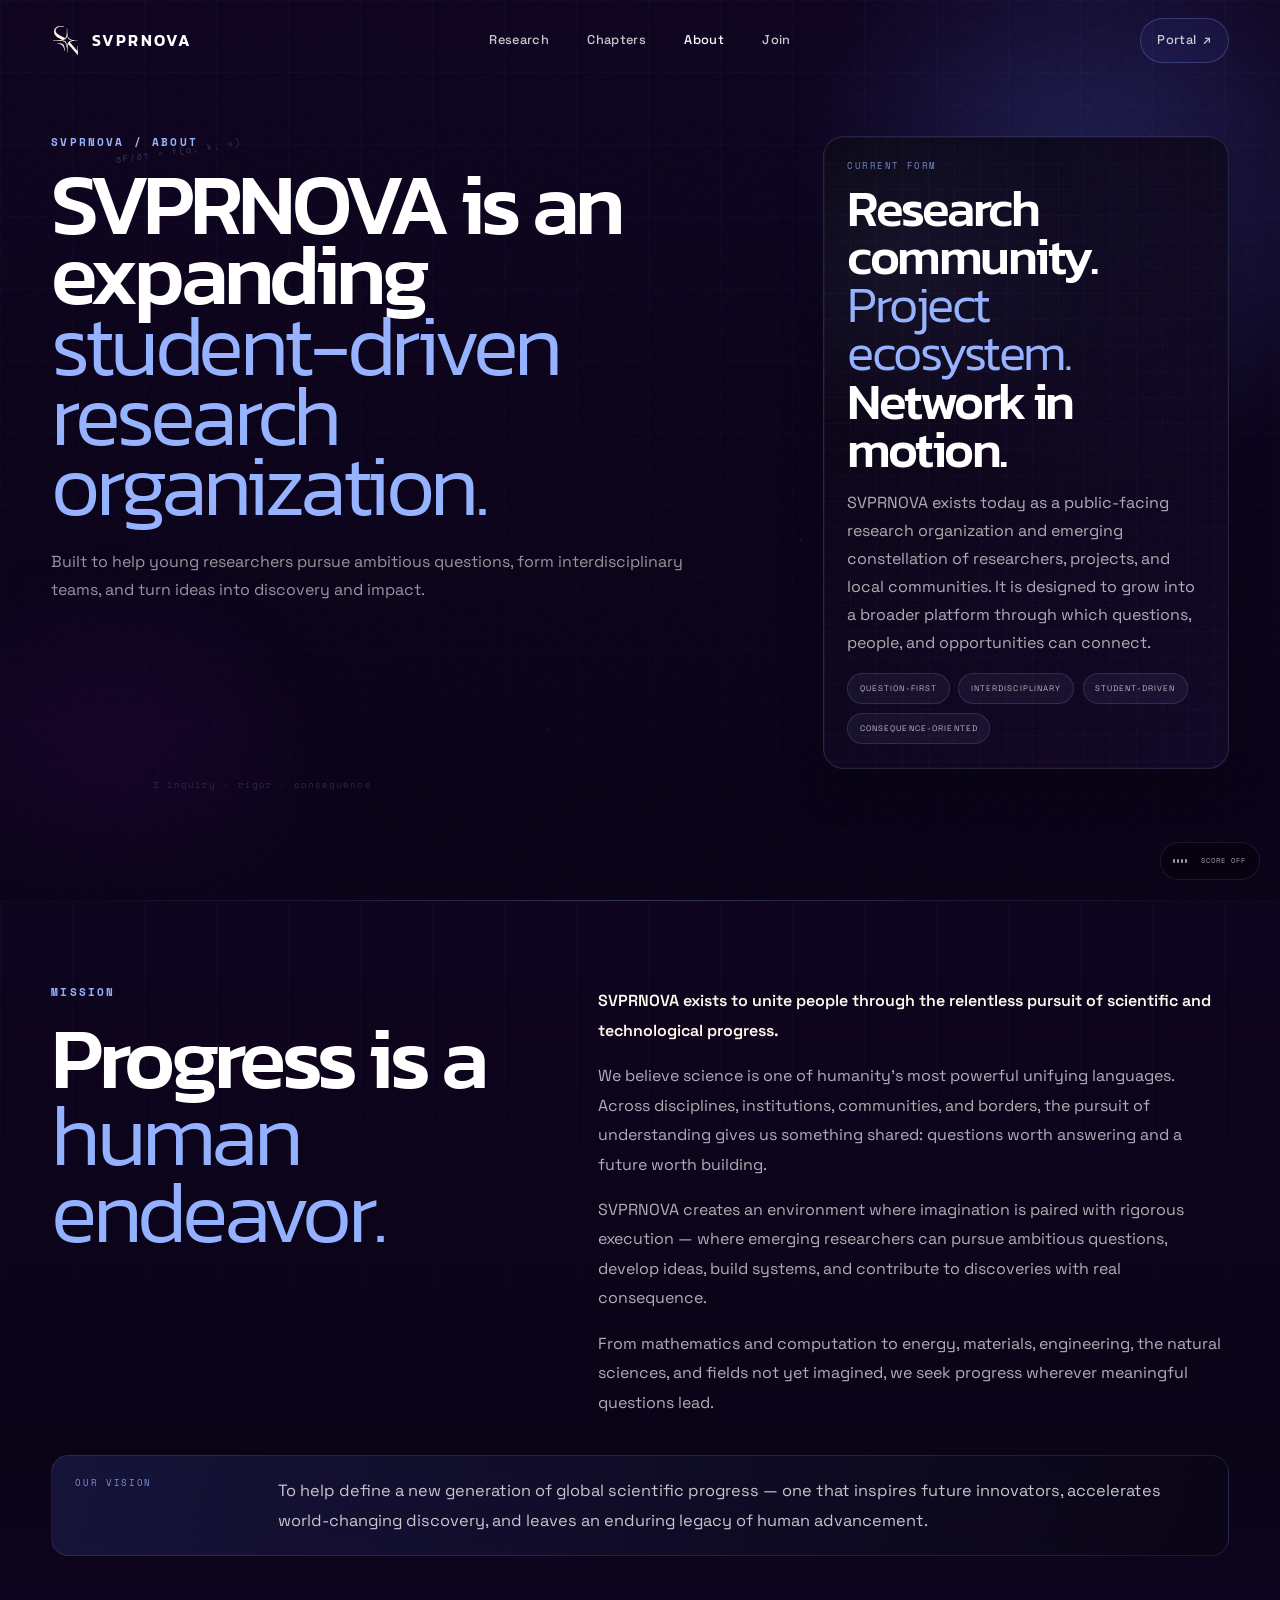
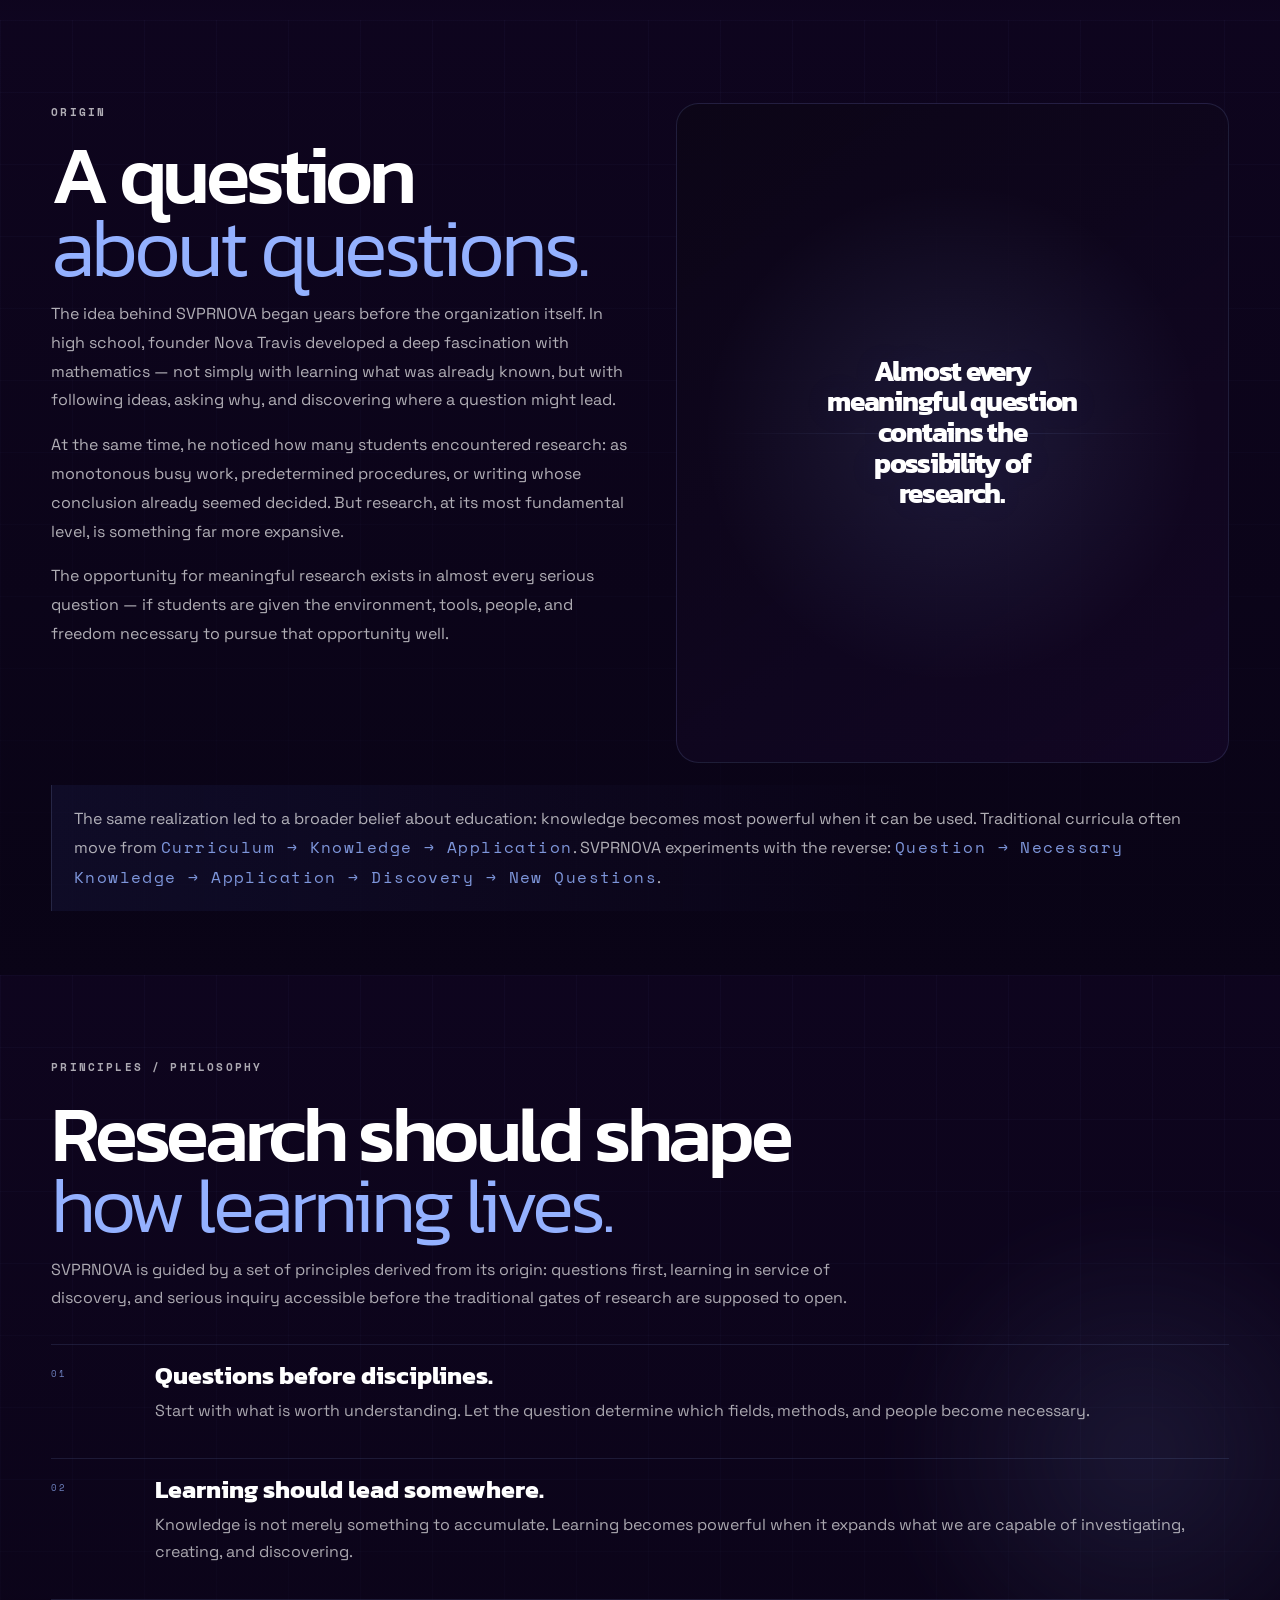
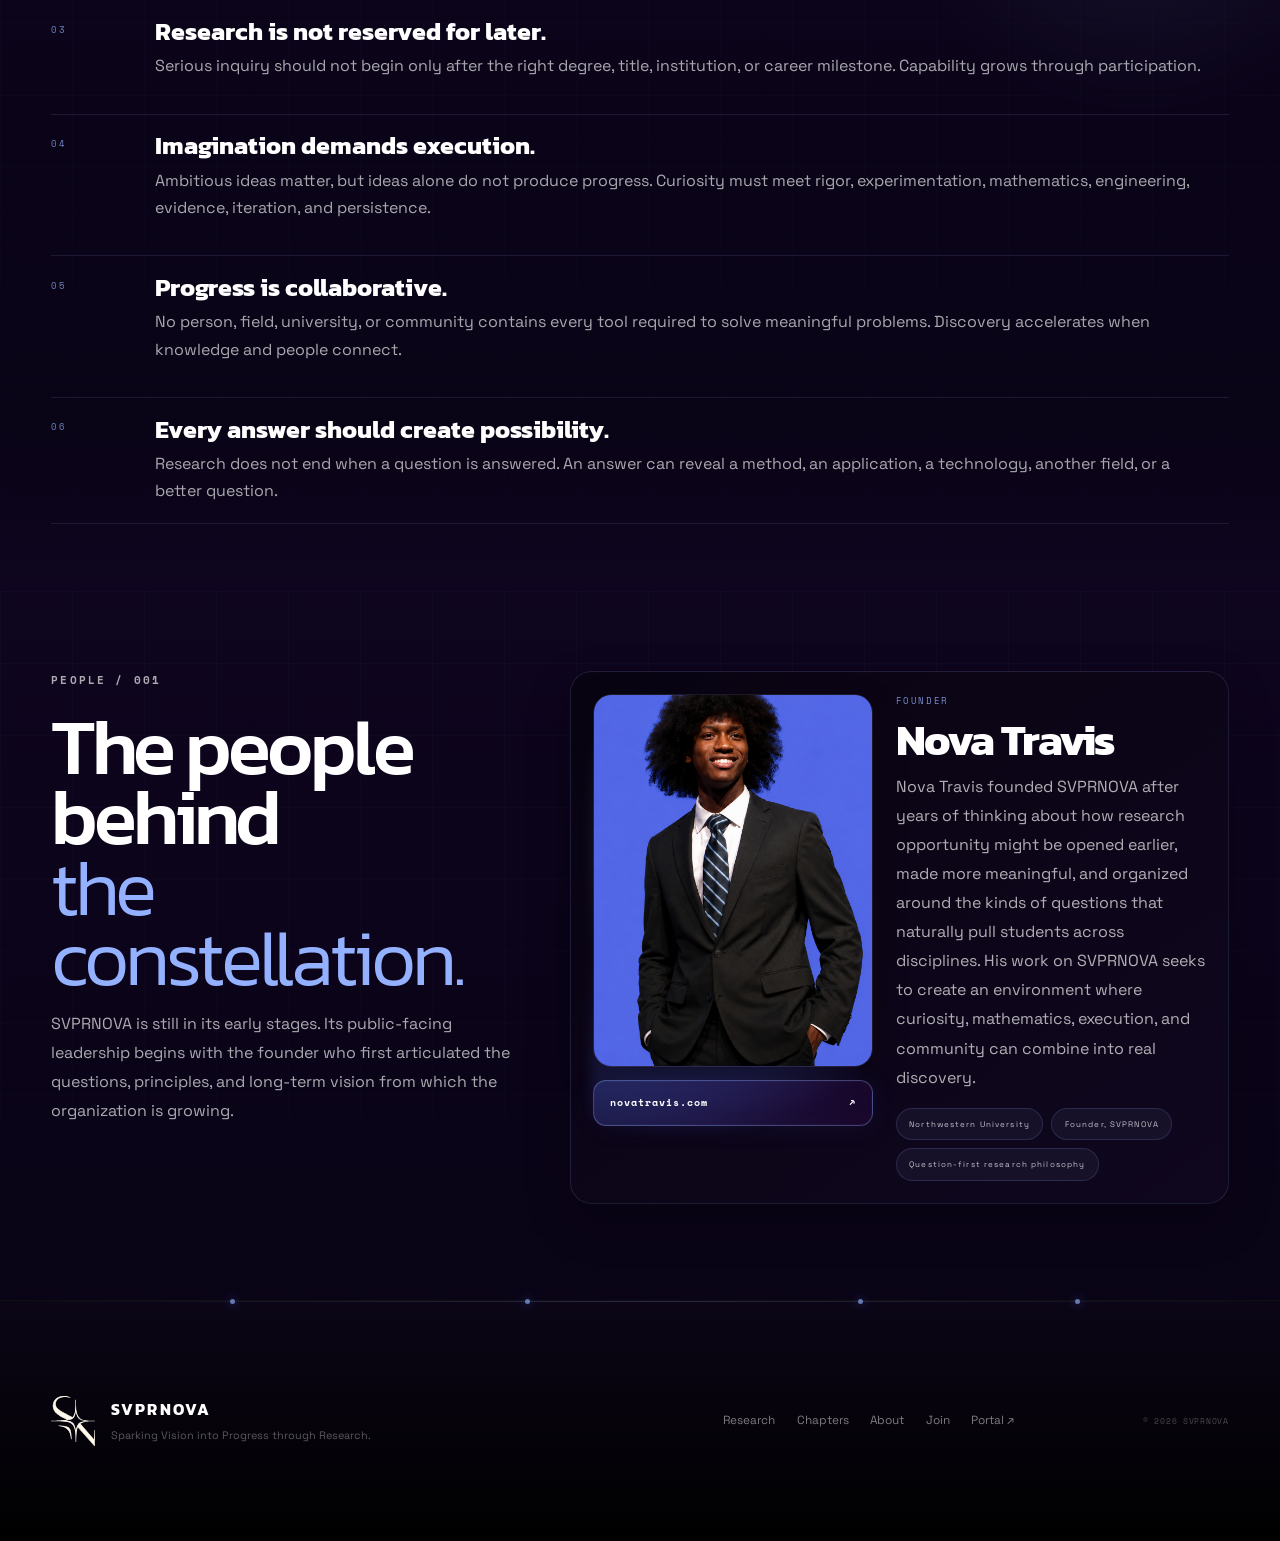
==== commit 8c4b1eb9: "SVPRSITE v5.2" ====
--- a/about/index.html
+++ b/about/index.html
@@ -704,10 +704,10 @@
 
         <div class="join-route-console reveal" id="join-route-console" aria-label="Choose a path into SVPRNOVA">
           <div class="join-console-grid" aria-hidden="true"></div>
-          <div class="join-console-core">
+          <div class="join-console-core" id="join-console-core">
             <span class="mono">I WANT TO...</span>
-            <i></i>
-          </div>
+          </div>
+          <i class="join-guide-star" id="join-guide-star" aria-hidden="true"></i>
           <a class="join-route-node jrn-individual" href="#join-individual" data-join-route="INDIVIDUAL">
             <span class="mono">01</span><strong>Pursue research</strong><small>Join individually</small>
           </a>
@@ -795,9 +795,10 @@
         <div class="join-pathway-map reveal" id="join-pathway-map" aria-label="Example personalized research pathway">
           <svg class="join-pathway-lines" viewBox="0 0 760 610" preserveAspectRatio="none" aria-hidden="true">
             <path d="M380 305 L188 118"/><path d="M380 305 L388 82"/><path d="M380 305 L590 128"/>
-            <path d="M380 305 L640 315"/><path d="M380 305 L570 508"/><path d="M380 305 L370 548"/><path d="M380 305 L160 498"/>
+            <path d="M380 305 L640 315"/><path d="M380 305 L570 508"/><path d="M380 305 L370 548"/><path d="M380 305 L160 498"/><path d="M380 305 L72 310"/>
             <path class="secondary" d="M188 118 L388 82"/><path class="secondary" d="M388 82 L590 128"/><path class="secondary" d="M590 128 L640 315"/>
             <path class="secondary" d="M160 498 L370 548"/><path class="secondary" d="M370 548 L570 508"/>
+            <path class="secondary" d="M72 310 L188 118"/><path class="secondary" d="M72 310 L160 498"/>
           </svg>
           <div class="pathway-core" data-path-depth=".24">
             <span class="mono">QUESTION</span>
@@ -810,7 +811,8 @@
           <div class="pathway-node pn-e" data-path-depth=".2"><i></i><span>Researchers</span></div>
           <div class="pathway-node pn-f" data-path-depth=".12"><i></i><span>Projects</span></div>
           <div class="pathway-node pn-g" data-path-depth=".19"><i></i><span>Mathematical Experimentation</span></div>
-          <span class="pathway-signal ps-1" aria-hidden="true"></span><span class="pathway-signal ps-2" aria-hidden="true"></span><span class="pathway-signal ps-3" aria-hidden="true"></span>
+          <div class="pathway-node pn-h" data-path-depth=".16"><i></i><span>Philosophy</span></div>
+          <div class="pathway-signal-layer" id="pathway-signal-layer" aria-hidden="true"></div>
         </div>
       </div>
     </section>
@@ -857,7 +859,8 @@
         </div>
         <div class="institutional-map reveal" aria-hidden="true">
           <div class="institution-node institution-root"><span class="mono">INSTITUTION</span><strong>Institutional Access</strong></div>
-          <div class="institution-line il-a"></div><div class="institution-line il-b"></div><div class="institution-line il-c"></div><div class="institution-line il-d"></div>
+          <svg class="institution-lines-svg" id="institution-lines-svg" aria-hidden="true"></svg>
+          <div class="institution-flow-layer" id="institution-flow-layer" aria-hidden="true"></div>
           <div class="institution-person ip-a"><i></i><span>Student</span></div>
           <div class="institution-person ip-b"><i></i><span>Student</span></div>
           <div class="institution-person ip-c"><i></i><span>Educator</span></div>
@@ -871,7 +874,7 @@
       <div class="section-shell join-competition-layout">
         <div class="join-competition-copy reveal">
           <p class="eyebrow mono">COMPETE / COLLABORATE / DISCOVER</p>
-          <h2>Research can have<br /><em>a starting line.</em></h2>
+          <h2>Turn a challenge into<br /><em>a discovery.</em></h2>
           <p>SVPRNOVA plans to host research challenges and competitions built around meaningful, open-ended problems rather than predetermined classroom exercises. Participants will develop approaches, test ideas, collaborate, and present what they discover.</p>
           <p>Some competitions can remain open to the entire network, while specialized programs may be available through Premium or Institutional Access.</p>
           <a class="text-link" href="https://svprnova.com/competitions">Explore competitions <span>↗</span></a>
--- a/style.css
+++ b/style.css
@@ -2735,3 +2735,146 @@
 @media (prefers-reduced-motion:reduce) {
   .join-route-lines path,.premium-scan,.join-pathway-lines path,.pathway-signal { animation:none!important; }
 }
+
+/* ==========================================================================\n   V5.2 — continuous seams + living Join systems\n   ========================================================================== */
+/* About and Join now read as continuous technical environments rather than
+   stacked panels. Every section dissolves into the next through a soft seam. */
+.about-page > section,
+.join-page > section { position:relative; }
+.about-page > section:not(:last-child)::after,
+.join-page > section:not(:last-child)::after {
+  content:'';
+  position:absolute;
+  z-index:1;
+  left:0;
+  right:0;
+  bottom:-1px;
+  height:170px;
+  pointer-events:none;
+  background:linear-gradient(to bottom, transparent 0%, rgba(10,4,23,.42) 48%, rgba(10,4,23,.97) 100%);
+}
+.about-page > section:nth-child(even)::after,
+.join-page > section:nth-child(even)::after {
+  background:linear-gradient(to bottom, transparent 0%, rgba(15,5,32,.36) 48%, rgba(15,5,32,.97) 100%);
+}
+.about-page .section-shell { z-index:3; }
+
+/* Hero routing star */
+.join-console-core { overflow:visible; }
+.join-guide-star {
+  position:absolute;
+  z-index:7;
+  left:0;
+  top:0;
+  width:8px;
+  height:8px;
+  border-radius:50%;
+  background:var(--star-100);
+  box-shadow:0 0 10px rgba(255,255,255,.95),0 0 22px rgba(148,177,255,.9),0 0 44px rgba(82,103,232,.66);
+  pointer-events:none;
+  will-change:transform;
+}
+.join-guide-star::before,
+.join-guide-star::after {
+  content:'';
+  position:absolute;
+  left:50%;
+  top:50%;
+  background:linear-gradient(90deg,transparent,rgba(255,255,255,.7),transparent);
+  transform:translate(-50%,-50%);
+  opacity:.72;
+}
+.join-guide-star::before { width:28px;height:1px; }
+.join-guide-star::after { width:1px;height:28px;background:linear-gradient(180deg,transparent,rgba(255,255,255,.58),transparent); }
+
+/* Eight-discipline pathway */
+.pn-a { left:13%;top:13%; }
+.pn-b { left:46%;top:7%; }
+.pn-c { right:6%;top:14%; }
+.pn-d { right:4%;top:46%; }
+.pn-e { right:10%;bottom:11%; }
+.pn-f { left:44%;bottom:6%; }
+.pn-g { left:7%;bottom:12%; }
+.pn-h { left:3%;top:45%; }
+.pathway-core { min-height:165px; }
+.pathway-core strong { transition:opacity .32s ease, transform .32s var(--ease-out), filter .32s ease; }
+.pathway-core.question-changing strong { opacity:0; transform:translateY(8px); filter:blur(3px); }
+.pathway-signal-layer {
+  position:absolute;
+  inset:0;
+  z-index:3;
+  overflow:hidden;
+  pointer-events:none;
+}
+.pathway-trace-star {
+  position:absolute;
+  left:0;
+  top:0;
+  width:7px;
+  height:7px;
+  border-radius:50%;
+  background:#fff;
+  opacity:0;
+  will-change:transform,opacity,filter;
+}
+
+/* Institutional diagram: line endpoints are generated from live DOM centers. */
+.institution-lines-svg {
+  position:absolute;
+  inset:0;
+  z-index:1;
+  width:100%;
+  height:100%;
+  pointer-events:none;
+  overflow:visible;
+}
+.institution-connector-path {
+  fill:none;
+  stroke:rgba(148,177,255,.3);
+  stroke-width:1.2;
+  stroke-dasharray:5 8;
+  vector-effect:non-scaling-stroke;
+  animation:joinDash 11s linear infinite;
+}
+.institution-flow-layer {
+  position:absolute;
+  inset:0;
+  z-index:4;
+  pointer-events:none;
+  overflow:hidden;
+}
+.institution-flow-icon {
+  position:absolute;
+  left:0;
+  top:0;
+  width:18px;
+  height:18px;
+  color:#fff;
+  filter:drop-shadow(0 0 6px rgba(255,255,255,.72)) drop-shadow(0 0 12px rgba(148,177,255,.45));
+  will-change:transform,opacity;
+}
+.institution-flow-icon svg {
+  display:block;
+  width:100%;
+  height:100%;
+  fill:none;
+  stroke:currentColor;
+  stroke-width:1.7;
+  stroke-linecap:round;
+  stroke-linejoin:round;
+}
+.institution-node,
+.institution-person { z-index:5; }
+
+@media (max-width:760px) {
+  .about-page > section:not(:last-child)::after,
+  .join-page > section:not(:last-child)::after { height:120px; }
+  .join-guide-star { width:7px;height:7px; }
+  .pathway-core { width:215px;min-height:175px; }
+  .pathway-node { font-size:.56rem;max-width:155px; }
+  .pn-a{left:3%;top:12%}.pn-b{left:42%;top:6%}.pn-c{right:1%;top:15%}.pn-d{right:1%;top:46%}
+  .pn-e{right:3%;bottom:12%}.pn-f{left:42%;bottom:5%}.pn-g{left:2%;bottom:13%}.pn-h{left:1%;top:44%}
+}
+@media (prefers-reduced-motion:reduce) {
+  .institution-connector-path { animation:none; }
+}
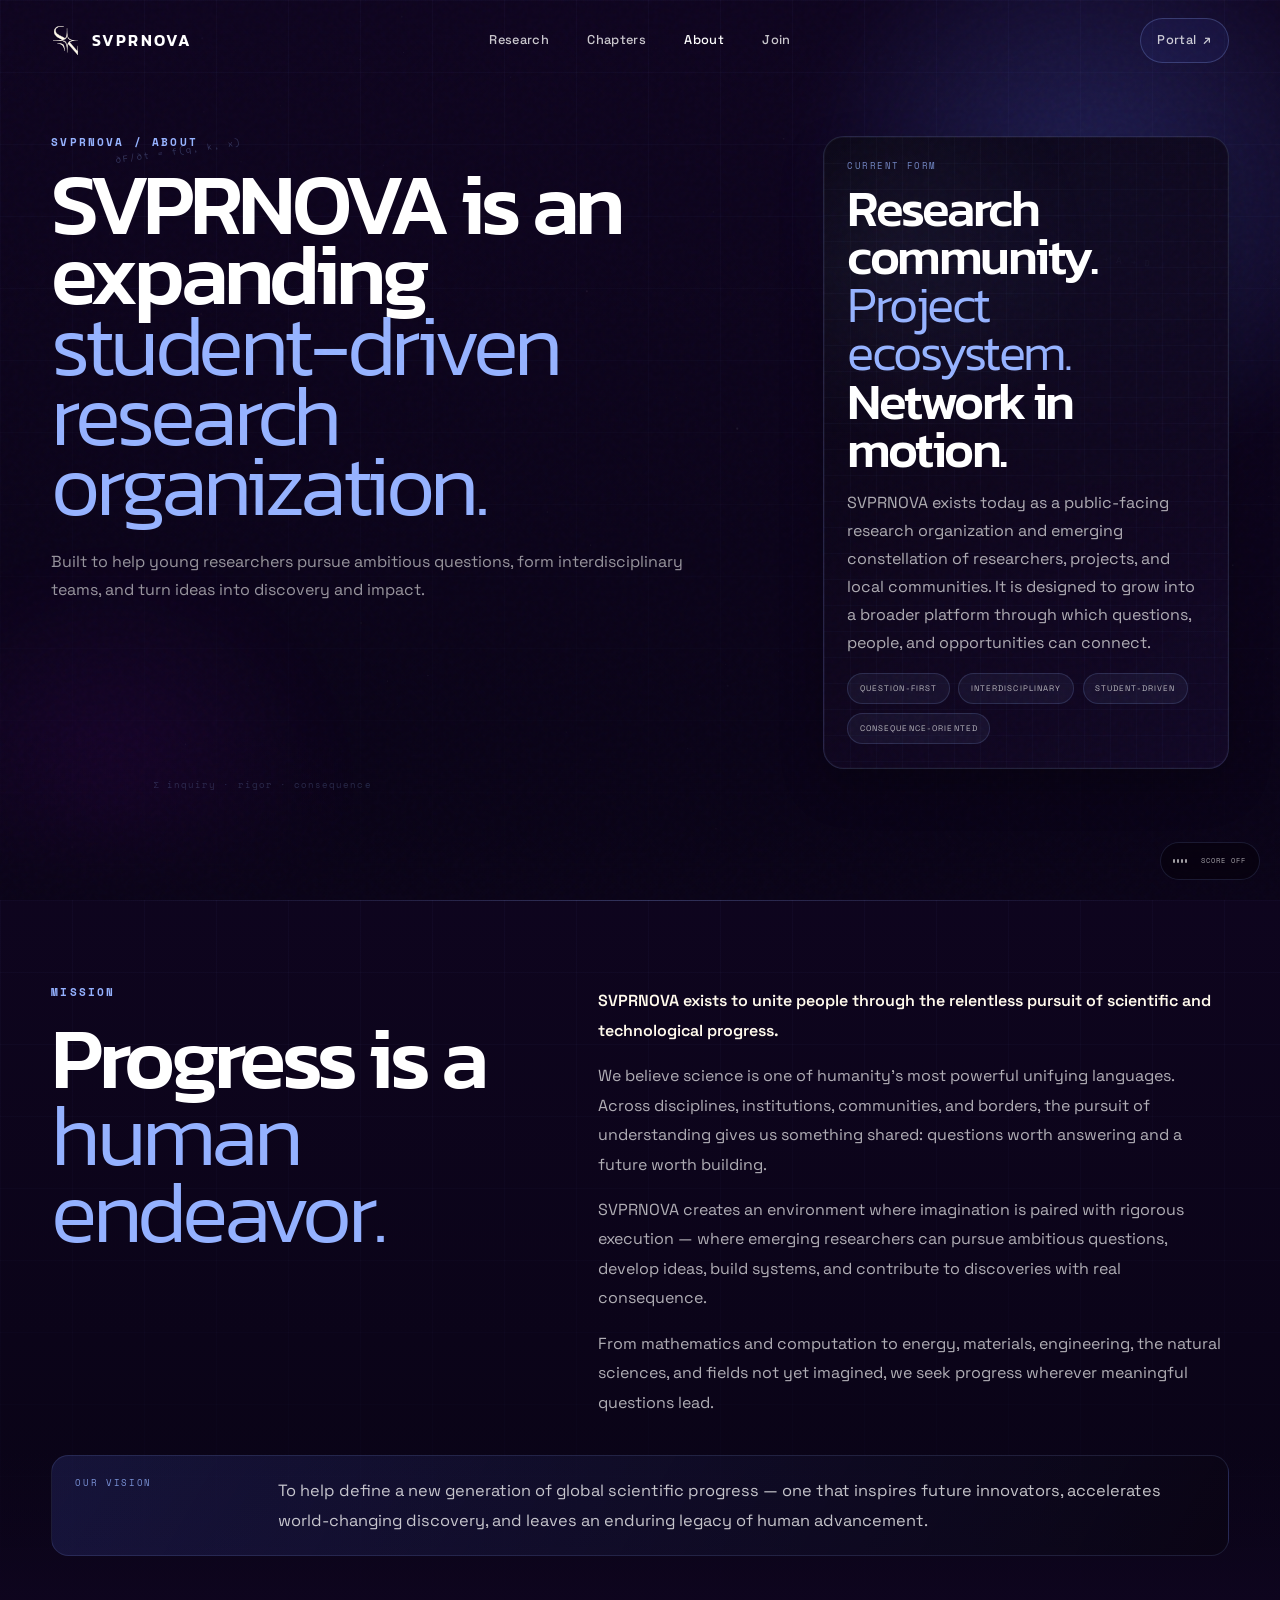
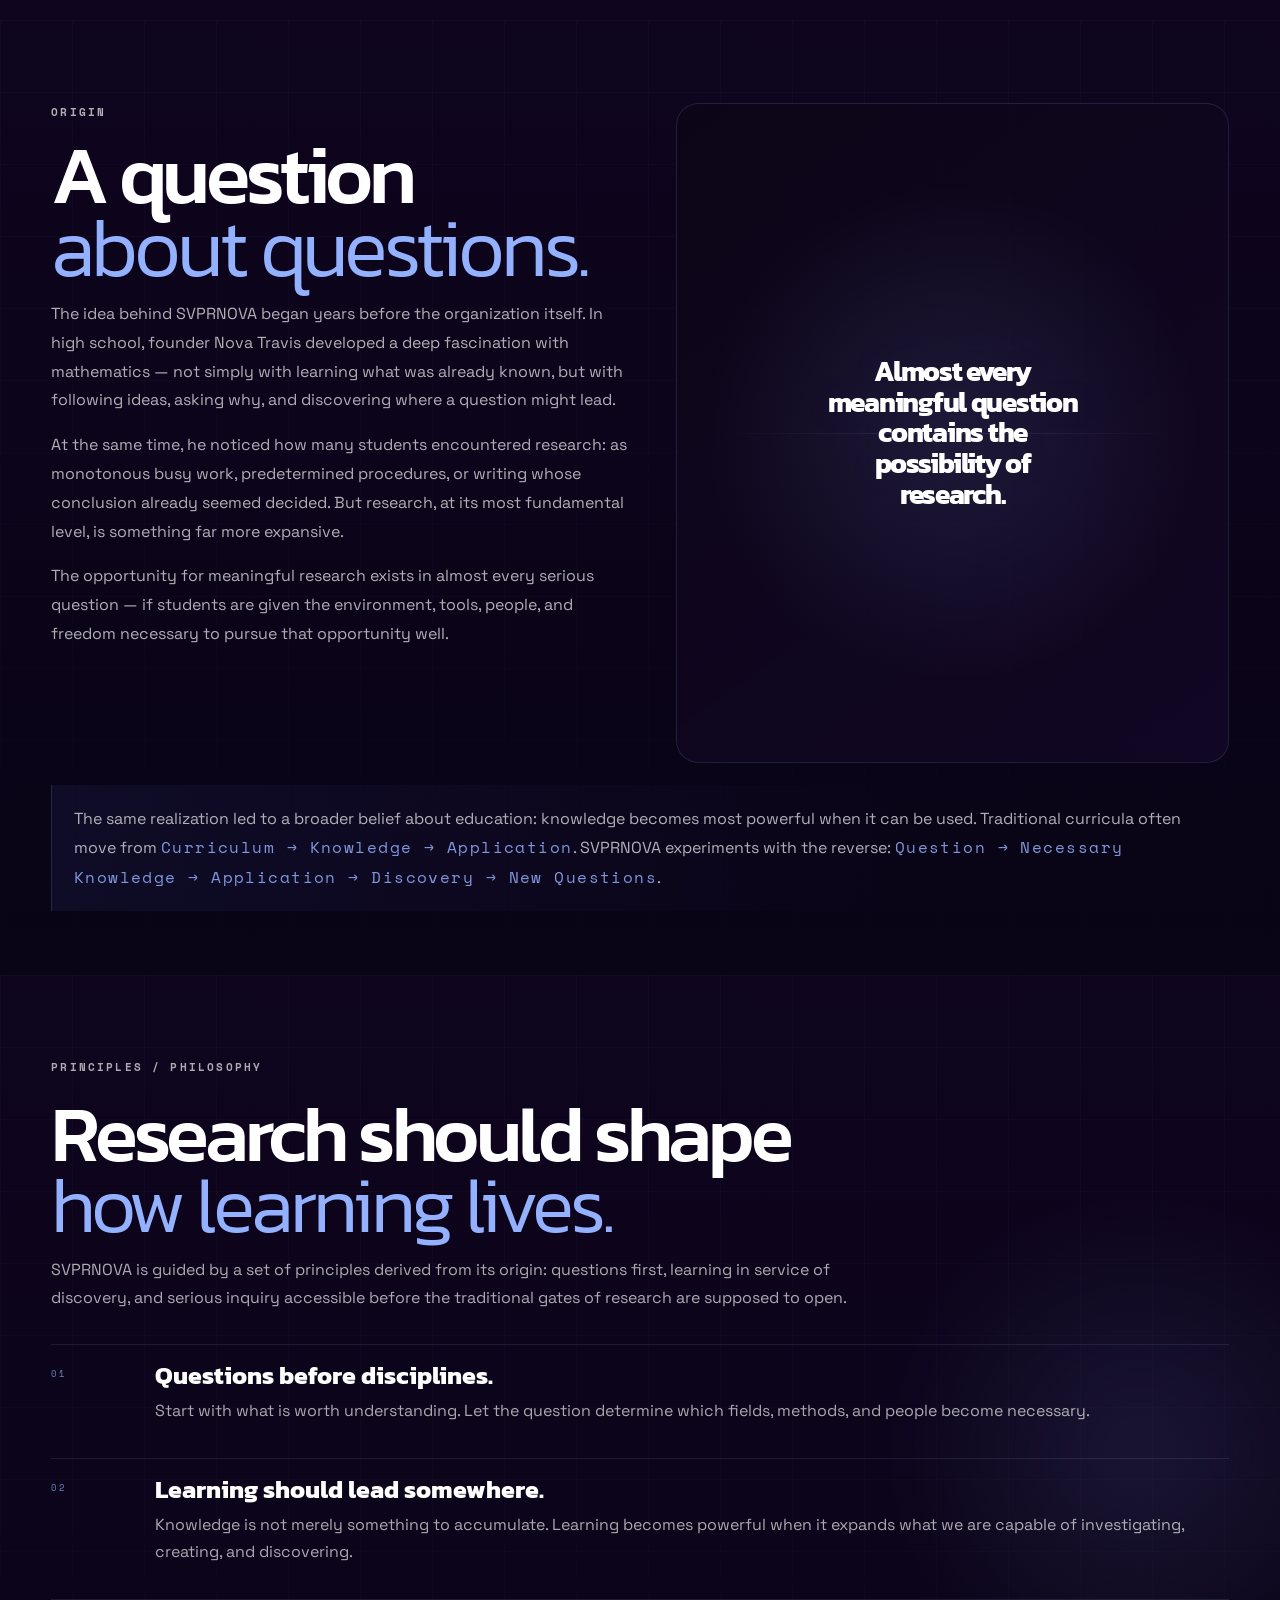
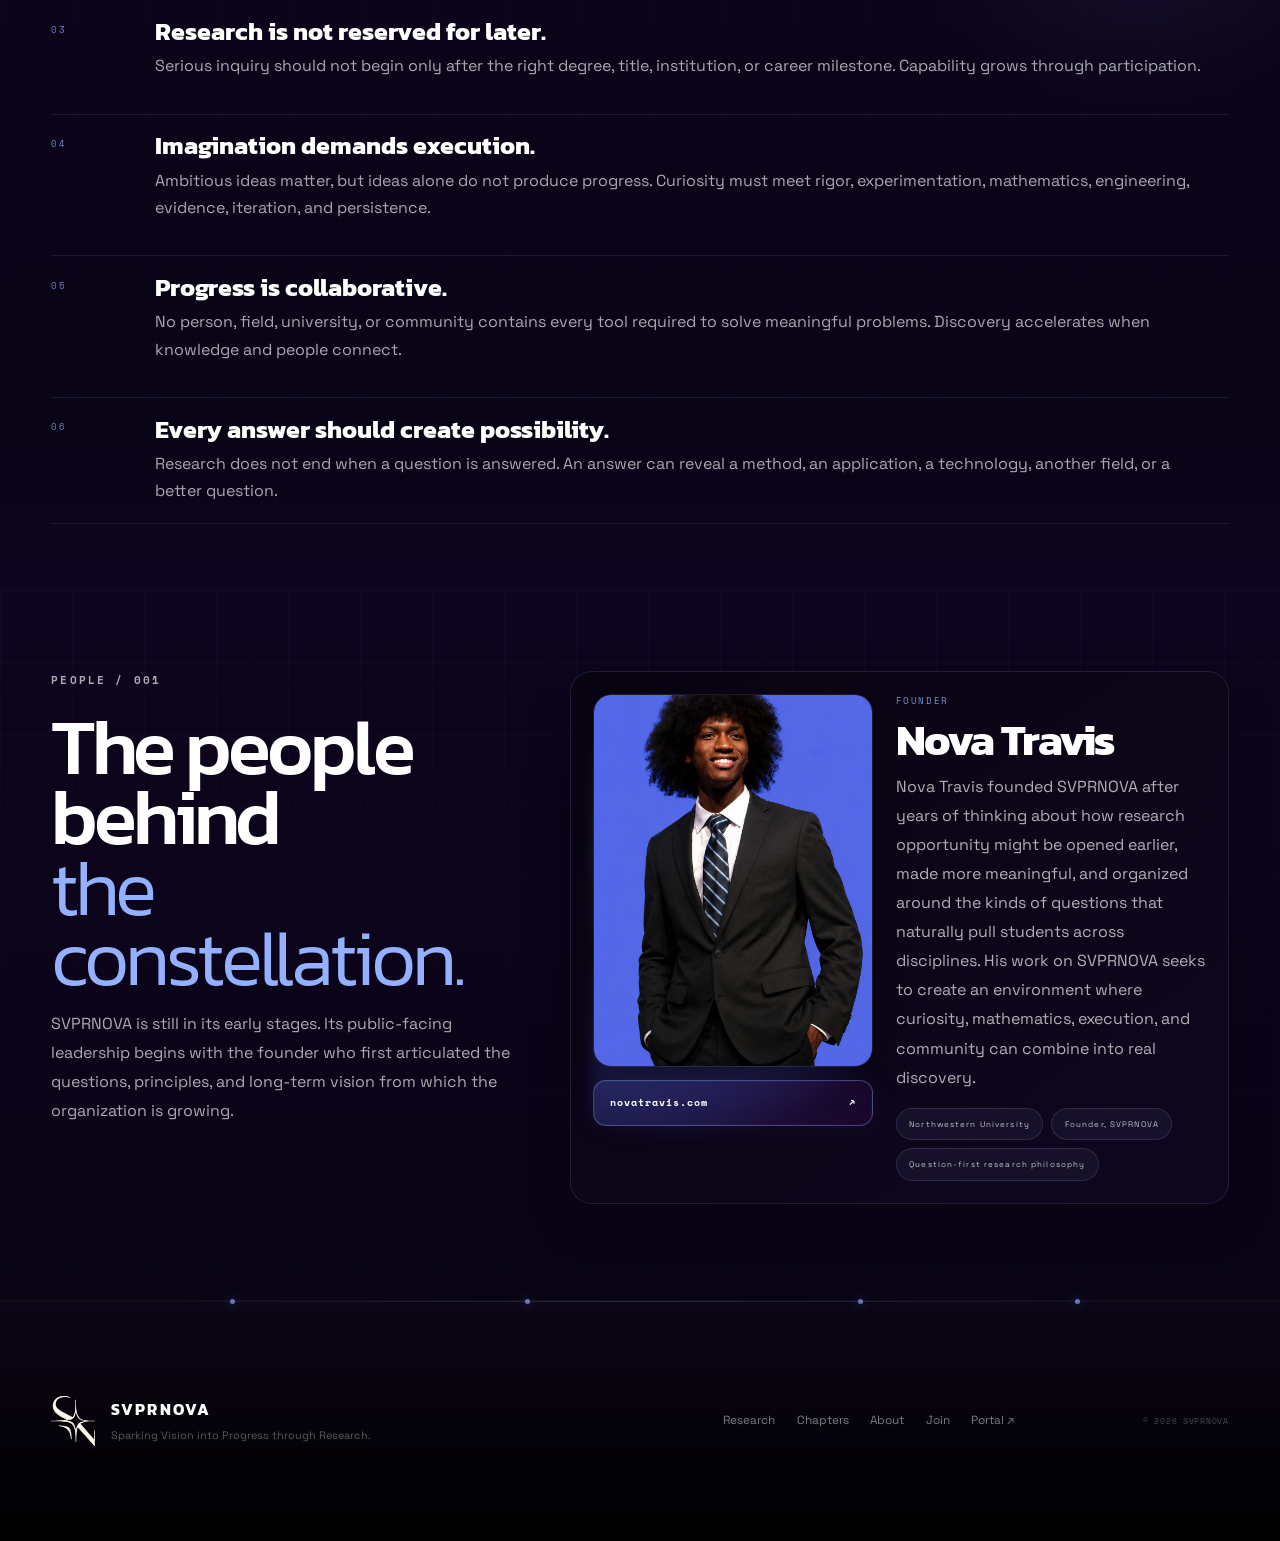
==== commit 21504c79: "SVPRSITE v5.3" ====
--- a/about/index.html
+++ b/about/index.html
@@ -671,7 +671,7 @@
           <article class="founder-card reveal">
             <div class="founder-photo-wrap">
               <div class="founder-photo-backdrop" aria-hidden="true"></div>
-              <img src="../assets/nova-founder.png" alt="Portrait of Nova Travis" class="founder-photo" />
+              <img src="../assets/nova-founder.webp" alt="Portrait of Nova Travis" class="founder-photo" loading="lazy" decoding="async" />
               <a class="founder-site-button" href="https://novatravis.com" target="_blank" rel="noopener noreferrer"><span>novatravis.com</span><span aria-hidden="true">↗</span></a>
             </div>
             <div class="founder-copy">
@@ -930,14 +930,14 @@
     <span class="sound-label mono">PLAY SCORE</span>
   </button>
   <a class="sound-credit" id="sound-credit" href="https://open.spotify.com/artist/3JKtS3OZf6Wrio2MFBe2H6" target="_blank" rel="noopener noreferrer" aria-label="Music by Runox on Spotify">
-    <img class="sound-credit-photo" src="../assets/runox-photo.png" alt="Runox artist photo" />
+    <img class="sound-credit-photo" src="../assets/runox-photo.webp" alt="Runox artist photo" loading="lazy" decoding="async" />
     <span class="sound-credit-copy">
       <span class="sound-credit-kicker mono">MUSIC BY</span>
       <strong>Runox</strong>
       <span class="sound-credit-link mono">OPEN SPOTIFY ↗</span>
     </span>
   </a>
-  <audio id="site-score" preload="auto" loop playsinline>
+  <audio id="site-score" preload="metadata" loop playsinline>
     <source src="../assets/svprnova-score.mp3" type="audio/mpeg" />
   </audio>
 
--- a/style.css
+++ b/style.css
@@ -2878,3 +2878,144 @@
 @media (prefers-reduced-motion:reduce) {
   .institution-connector-path { animation:none; }
 }
+
+/* ==========================================================================
+   V5.3 — performance hardening
+   Preserve the visual language while reducing expensive paint/compositor work,
+   especially on touch devices and during the ignition transition.
+   ========================================================================== */
+
+/* The original flare flicker animated CSS filter every 230ms. Opacity-only
+   flicker reads the same to the eye and stays on the compositor. */
+.hero-lens-flare {
+  animation: heroLensFlickerV53 .28s steps(2,end) infinite alternate;
+  will-change: opacity;
+}
+@keyframes heroLensFlickerV53 {
+  0%   { opacity:.76; }
+  34%  { opacity:1; }
+  67%  { opacity:.64; }
+  100% { opacity:.96; }
+}
+
+/* Ignition no longer animates blur/filter values across giant layers. The flash
+   still expands, blooms and resolves into the exact same mark. */
+.intro-star {
+  filter:none;
+  contain:layout paint style;
+  will-change:transform;
+}
+.intro-star::before {
+  box-shadow:
+    0 0 10px 3px rgba(255,255,255,.95),
+    0 0 27px 11px rgba(148,177,255,.58),
+    0 0 70px 25px rgba(82,103,232,.24);
+}
+.intro-star::after {
+  filter:blur(6px);
+  will-change:transform,opacity;
+}
+.intro-logo {
+  filter:drop-shadow(0 0 10px rgba(255,255,255,.95)) drop-shadow(0 0 30px rgba(82,103,232,.72));
+  will-change:transform,opacity;
+}
+.stellar-intro.is-igniting .intro-star::after {
+  background:radial-gradient(circle,#fff 0 8%,rgba(255,235,124,.82) 10%,rgba(148,177,255,.55) 22%,rgba(82,103,232,.22) 39%,rgba(90,10,134,.09) 52%,transparent 70%);
+  animation:supernovaFlashV53 .72s ease-out forwards;
+}
+@keyframes supernovaFlashV53 {
+  0%   { opacity:.3; transform:scale(.55); }
+  18%  { opacity:1; transform:scale(1.15); }
+  100% { opacity:0; transform:scale(7.5); }
+}
+
+/* Keep below-the-fold sections self-contained so a large animated scene does not
+   unnecessarily invalidate paint outside its own bounds. */
+.research-exhibit,
+.constellation-map,
+.system-map,
+.chapters-v32-scene,
+.join-route-console,
+.join-pathway-map,
+.institutional-map,
+.about-question-cloud {
+  contain:layout paint style;
+}
+
+@media (max-width:760px), (pointer:coarse) {
+  /* A full-screen blend-mode noise layer is expensive on mobile GPUs. The base
+     gradients/canvas already provide texture, so removing it is visually subtle. */
+  .page-noise { display:none!important; }
+
+  /* Avoid fixed translucent surfaces forcing continuous backdrop re-rasterizing
+     while the browser toolbar changes size during mobile scroll. */
+  .site-header.scrolled,
+  .mobile-menu,
+  .sound-control,
+  .sound-credit,
+  .system-node {
+    backdrop-filter:none!important;
+    -webkit-backdrop-filter:none!important;
+  }
+  .site-header.scrolled { background:rgba(6,2,14,.94); }
+  .mobile-menu { background:rgba(3,1,8,.985); }
+  .sound-control,.sound-credit { background:rgba(7,2,15,.94); }
+
+  /* Mobile keeps the supernova glow but uses a smaller paint radius. */
+  .hero-mark-wrap {
+    filter:drop-shadow(0 0 12px rgba(255,255,255,.92)) drop-shadow(0 0 42px rgba(82,103,232,.82));
+    will-change:transform,opacity;
+  }
+  .hero-mark-wrap.pointer-active {
+    filter:drop-shadow(0 0 12px rgba(255,255,255,.92)) drop-shadow(0 0 42px rgba(82,103,232,.82));
+  }
+  .hero-nebula {
+    filter:blur(24px);
+    animation-duration:12s;
+  }
+  .flare-c { box-shadow:0 0 24px rgba(82,103,232,.13); }
+  .lens-beam-x { box-shadow:0 0 10px rgba(148,177,255,.28); }
+  .lens-orb-2 { box-shadow:none; }
+
+  /* One ring and one shockwave are enough on a small display and halve the
+     largest launch compositing layers. */
+  .intro-star-aura-b,
+  .intro-shockwave-b { display:none; }
+  .intro-star::before {
+    box-shadow:
+      0 0 9px 3px rgba(255,255,255,.94),
+      0 0 23px 9px rgba(148,177,255,.54),
+      0 0 48px 18px rgba(82,103,232,.20);
+  }
+  .intro-logo {
+    filter:drop-shadow(0 0 8px rgba(255,255,255,.9)) drop-shadow(0 0 22px rgba(82,103,232,.6));
+  }
+
+  /* Decorative infinite motion gives way to the interactive/structural motion
+     on phones, reducing sustained GPU use on long pages. */
+  .comet,
+  .technical-orbit,
+  .hero-orbit { animation:none!important; }
+  .constellation-core::before { animation-duration:7s; }
+
+  /* Avoid costly filter transitions on touch, where hover feedback is unused. */
+  .constellation-lines line,
+  .pathway-core,
+  .pathway-node { transition-property:opacity,transform,border-color,background,color; }
+}
+
+@media (max-width:760px), (pointer:coarse) {
+  .knowledge-lines path,
+  .architecture-links path,
+  .architecture-halo,
+  .model-path path,
+  .chapters-v32-lines path.drawn,
+  .premium-scan,
+  .join-route-lines path,
+  .join-pathway-lines path,
+  .pathway-signal,
+  .institution-connector-path {
+    animation:none!important;
+  }
+  .about-question-pill { animation:none!important; }
+}
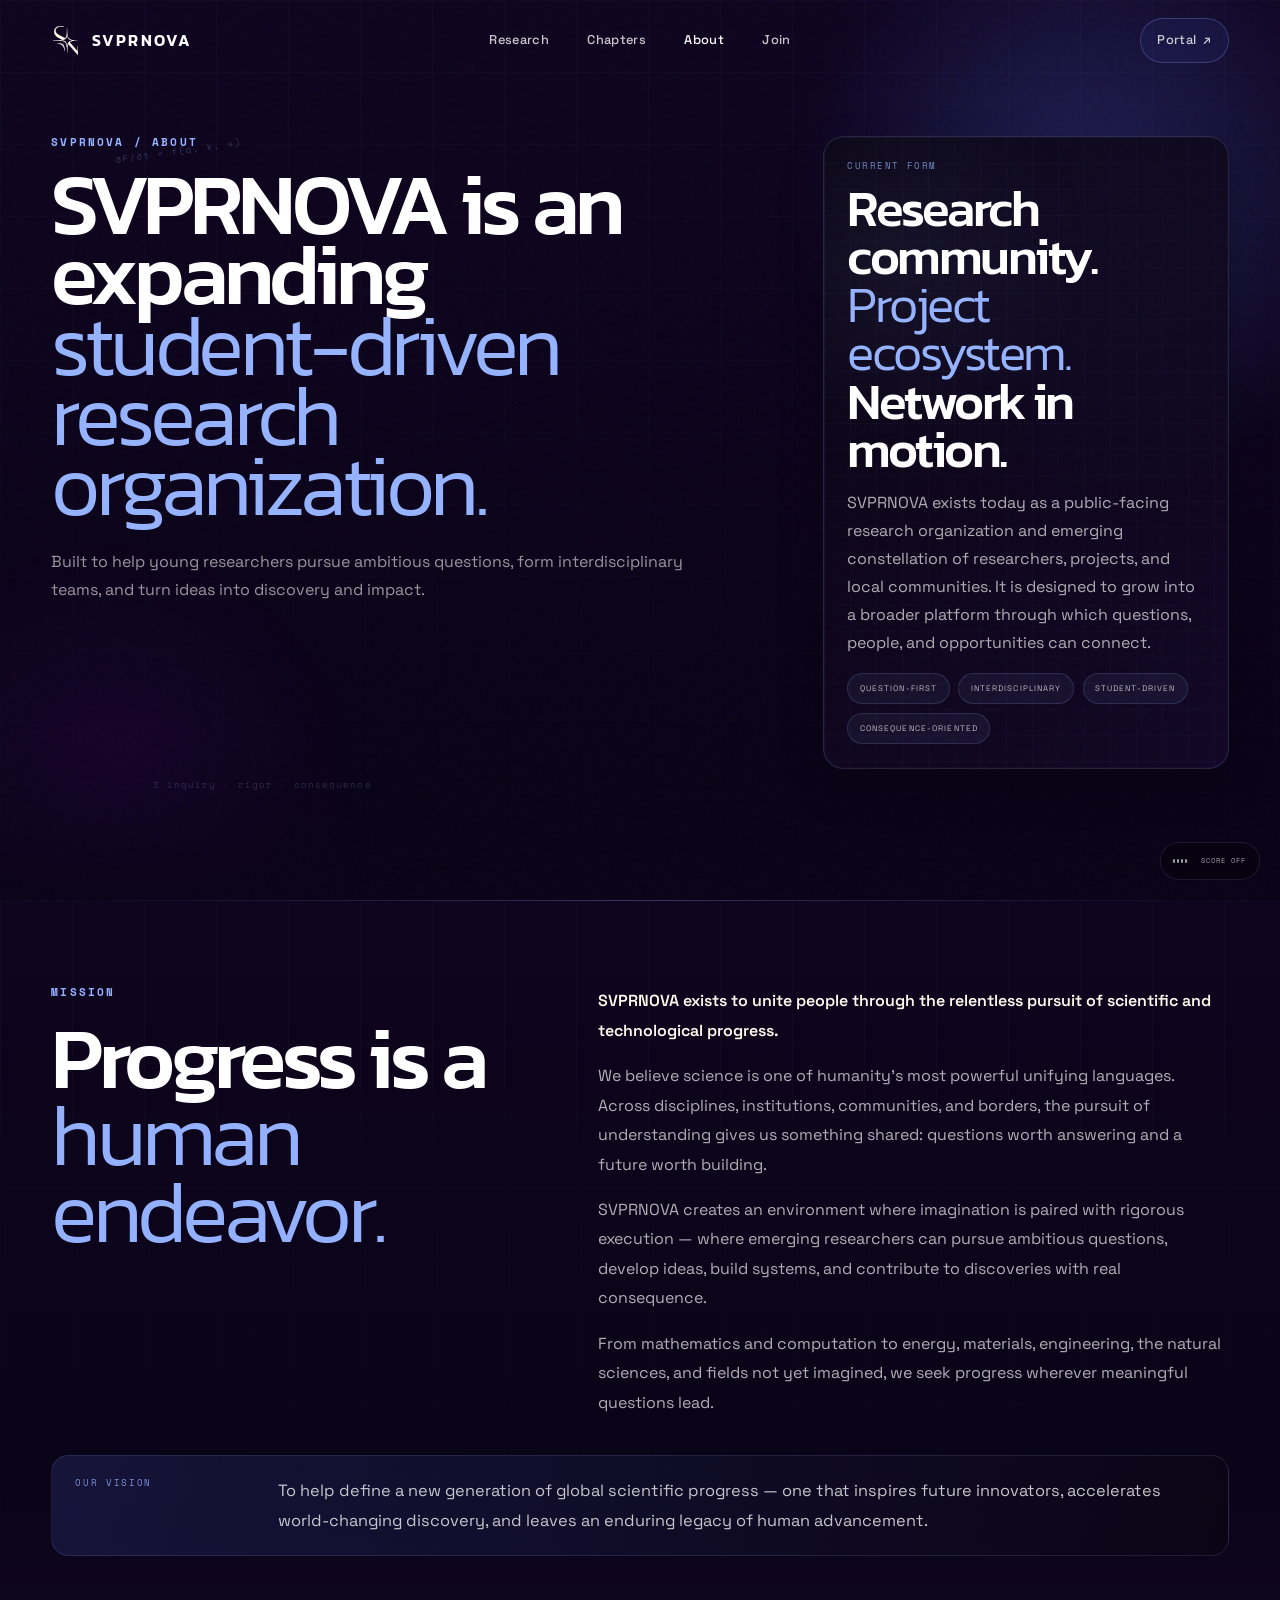
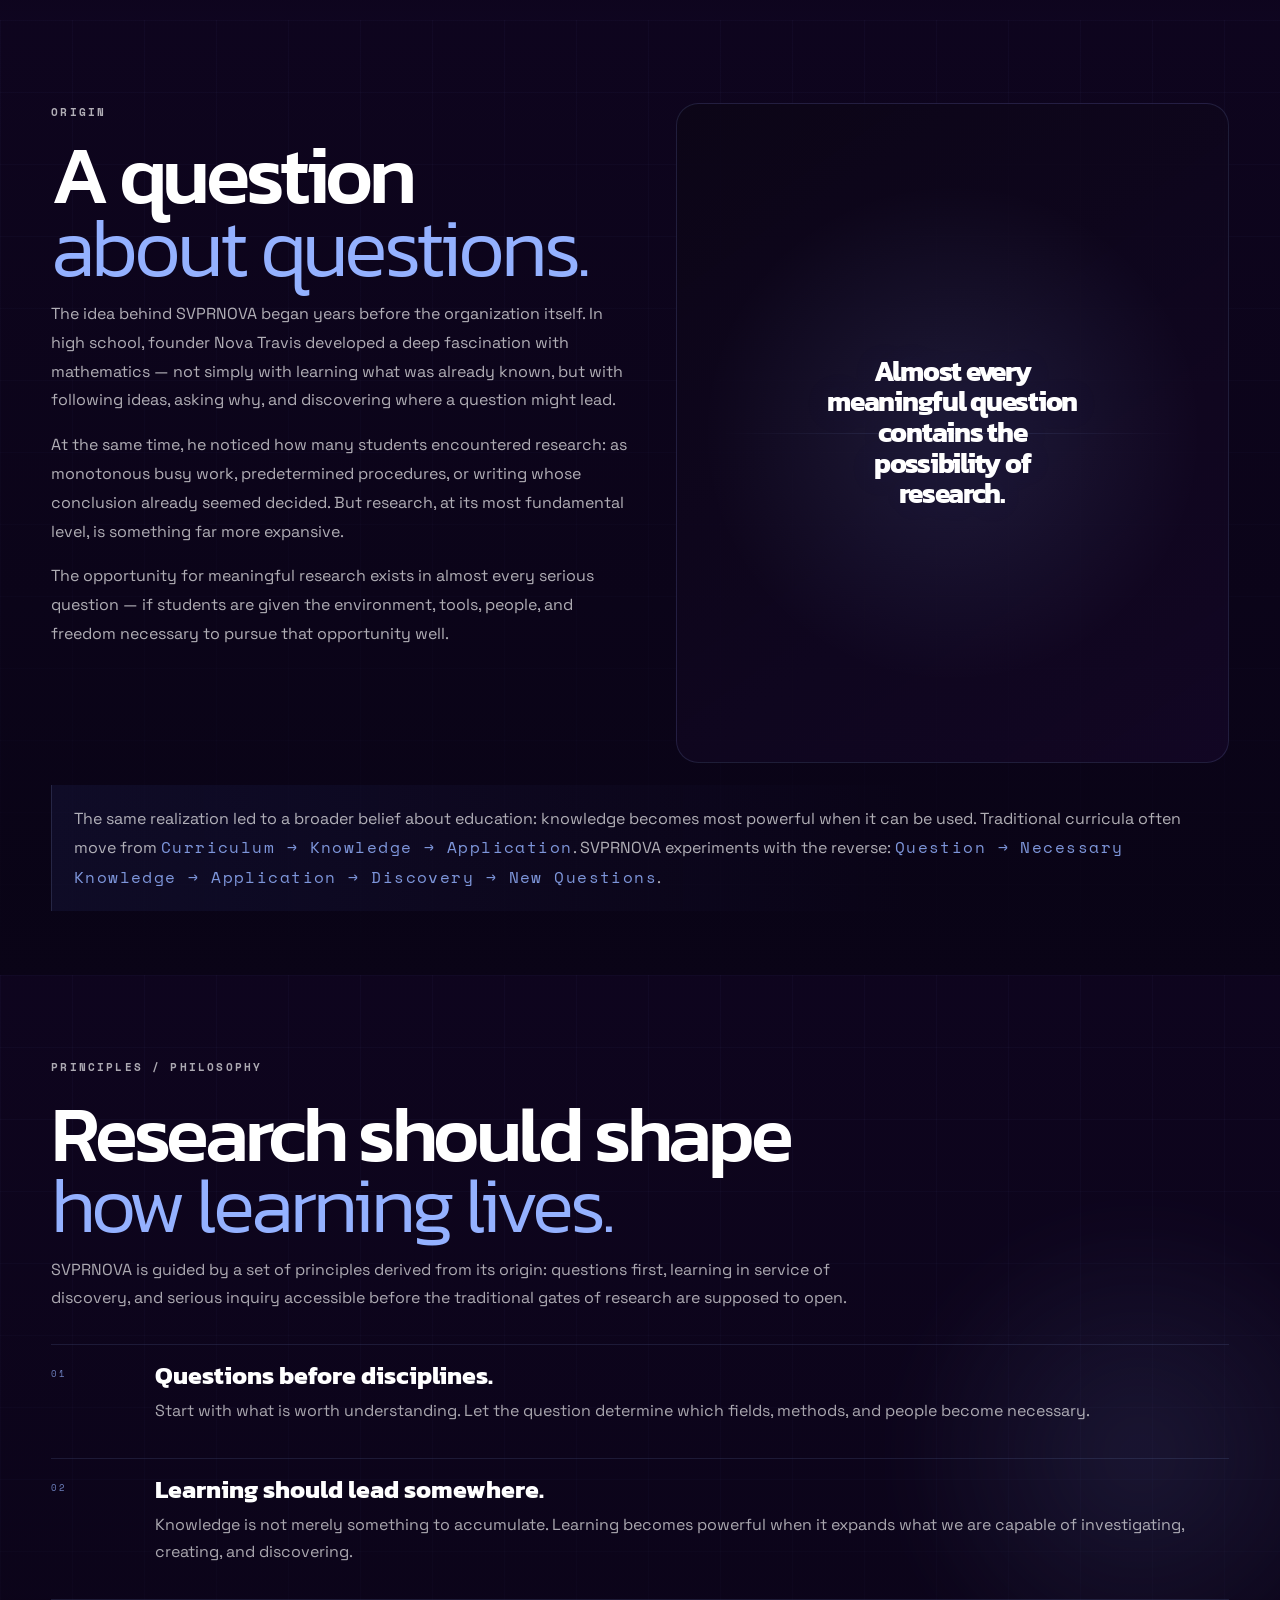
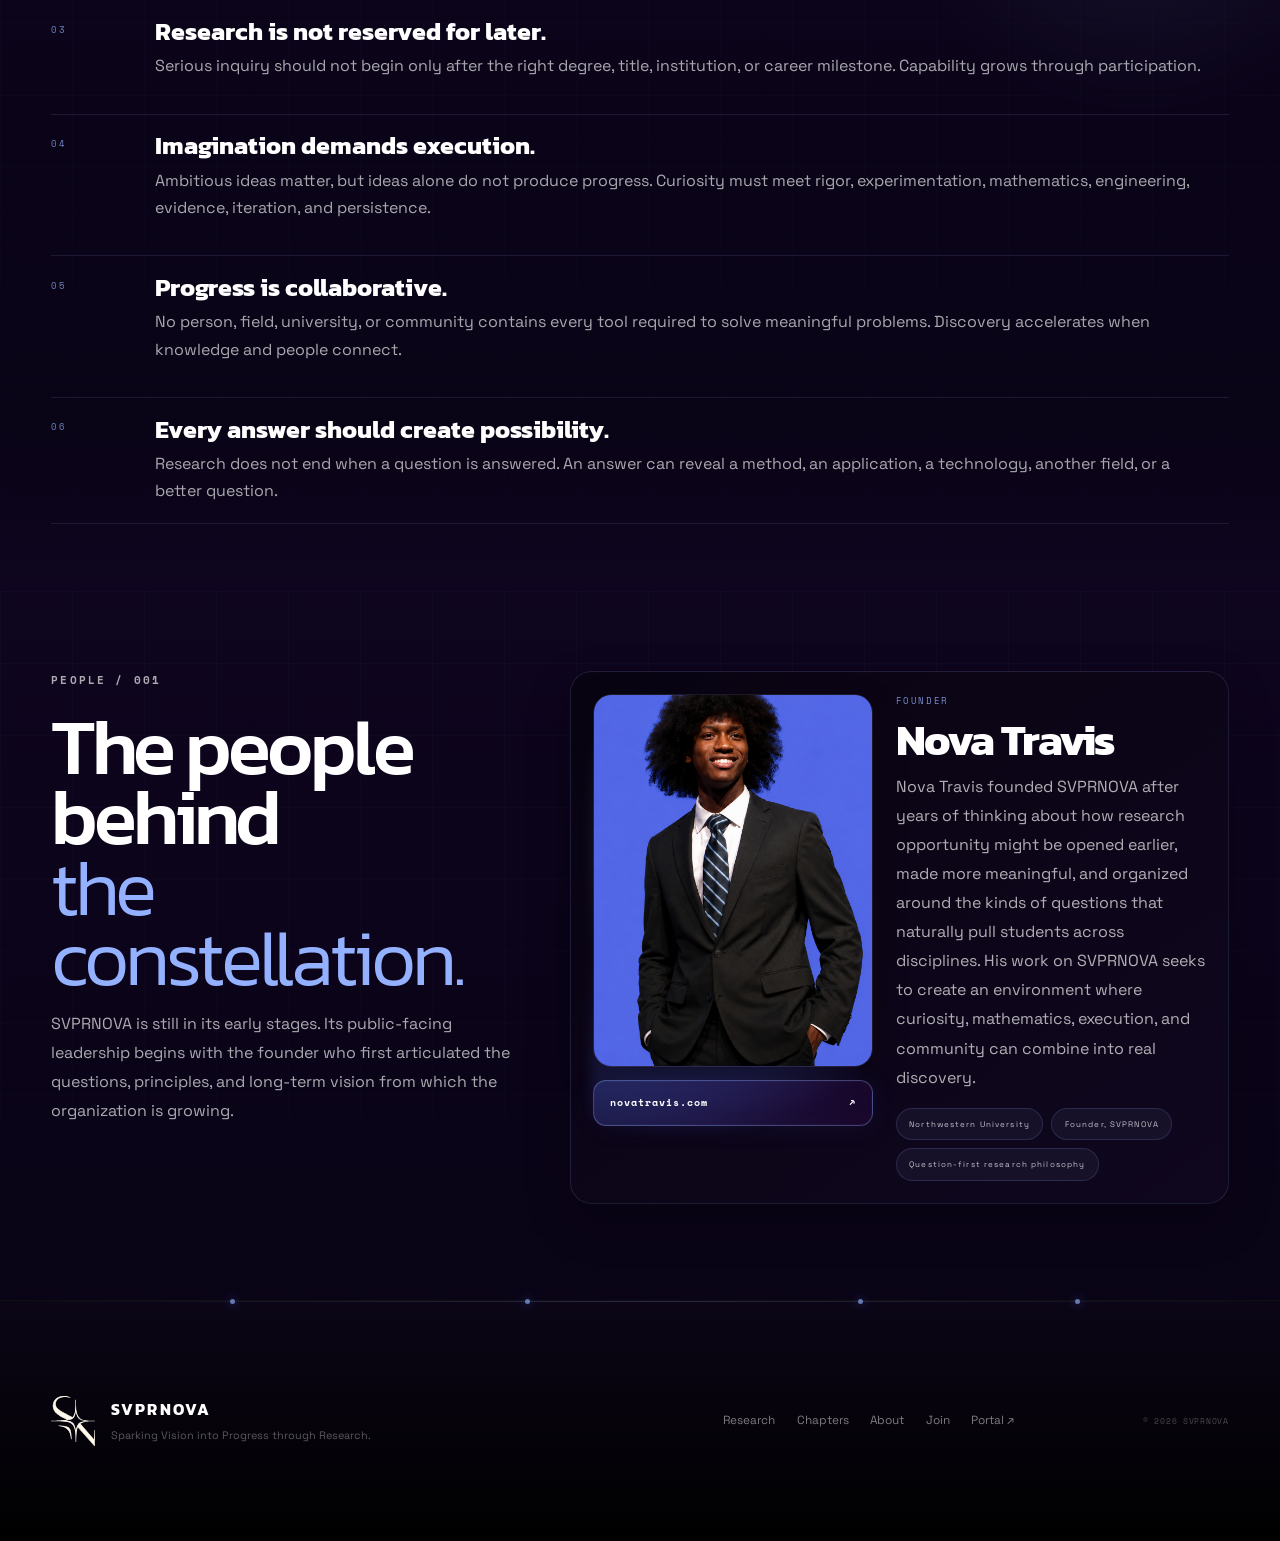
==== commit 3eeb8988: "SVPRSITE v5.2 Restored" ====
--- a/about/index.html
+++ b/about/index.html
@@ -671,7 +671,7 @@
           <article class="founder-card reveal">
             <div class="founder-photo-wrap">
               <div class="founder-photo-backdrop" aria-hidden="true"></div>
-              <img src="../assets/nova-founder.webp" alt="Portrait of Nova Travis" class="founder-photo" loading="lazy" decoding="async" />
+              <img src="../assets/nova-founder.png" alt="Portrait of Nova Travis" class="founder-photo" />
               <a class="founder-site-button" href="https://novatravis.com" target="_blank" rel="noopener noreferrer"><span>novatravis.com</span><span aria-hidden="true">↗</span></a>
             </div>
             <div class="founder-copy">
@@ -930,14 +930,14 @@
     <span class="sound-label mono">PLAY SCORE</span>
   </button>
   <a class="sound-credit" id="sound-credit" href="https://open.spotify.com/artist/3JKtS3OZf6Wrio2MFBe2H6" target="_blank" rel="noopener noreferrer" aria-label="Music by Runox on Spotify">
-    <img class="sound-credit-photo" src="../assets/runox-photo.webp" alt="Runox artist photo" loading="lazy" decoding="async" />
+    <img class="sound-credit-photo" src="../assets/runox-photo.png" alt="Runox artist photo" />
     <span class="sound-credit-copy">
       <span class="sound-credit-kicker mono">MUSIC BY</span>
       <strong>Runox</strong>
       <span class="sound-credit-link mono">OPEN SPOTIFY ↗</span>
     </span>
   </a>
-  <audio id="site-score" preload="metadata" loop playsinline>
+  <audio id="site-score" preload="auto" loop playsinline>
     <source src="../assets/svprnova-score.mp3" type="audio/mpeg" />
   </audio>
 
--- a/style.css
+++ b/style.css
@@ -2878,144 +2878,3 @@
 @media (prefers-reduced-motion:reduce) {
   .institution-connector-path { animation:none; }
 }
-
-/* ==========================================================================
-   V5.3 — performance hardening
-   Preserve the visual language while reducing expensive paint/compositor work,
-   especially on touch devices and during the ignition transition.
-   ========================================================================== */
-
-/* The original flare flicker animated CSS filter every 230ms. Opacity-only
-   flicker reads the same to the eye and stays on the compositor. */
-.hero-lens-flare {
-  animation: heroLensFlickerV53 .28s steps(2,end) infinite alternate;
-  will-change: opacity;
-}
-@keyframes heroLensFlickerV53 {
-  0%   { opacity:.76; }
-  34%  { opacity:1; }
-  67%  { opacity:.64; }
-  100% { opacity:.96; }
-}
-
-/* Ignition no longer animates blur/filter values across giant layers. The flash
-   still expands, blooms and resolves into the exact same mark. */
-.intro-star {
-  filter:none;
-  contain:layout paint style;
-  will-change:transform;
-}
-.intro-star::before {
-  box-shadow:
-    0 0 10px 3px rgba(255,255,255,.95),
-    0 0 27px 11px rgba(148,177,255,.58),
-    0 0 70px 25px rgba(82,103,232,.24);
-}
-.intro-star::after {
-  filter:blur(6px);
-  will-change:transform,opacity;
-}
-.intro-logo {
-  filter:drop-shadow(0 0 10px rgba(255,255,255,.95)) drop-shadow(0 0 30px rgba(82,103,232,.72));
-  will-change:transform,opacity;
-}
-.stellar-intro.is-igniting .intro-star::after {
-  background:radial-gradient(circle,#fff 0 8%,rgba(255,235,124,.82) 10%,rgba(148,177,255,.55) 22%,rgba(82,103,232,.22) 39%,rgba(90,10,134,.09) 52%,transparent 70%);
-  animation:supernovaFlashV53 .72s ease-out forwards;
-}
-@keyframes supernovaFlashV53 {
-  0%   { opacity:.3; transform:scale(.55); }
-  18%  { opacity:1; transform:scale(1.15); }
-  100% { opacity:0; transform:scale(7.5); }
-}
-
-/* Keep below-the-fold sections self-contained so a large animated scene does not
-   unnecessarily invalidate paint outside its own bounds. */
-.research-exhibit,
-.constellation-map,
-.system-map,
-.chapters-v32-scene,
-.join-route-console,
-.join-pathway-map,
-.institutional-map,
-.about-question-cloud {
-  contain:layout paint style;
-}
-
-@media (max-width:760px), (pointer:coarse) {
-  /* A full-screen blend-mode noise layer is expensive on mobile GPUs. The base
-     gradients/canvas already provide texture, so removing it is visually subtle. */
-  .page-noise { display:none!important; }
-
-  /* Avoid fixed translucent surfaces forcing continuous backdrop re-rasterizing
-     while the browser toolbar changes size during mobile scroll. */
-  .site-header.scrolled,
-  .mobile-menu,
-  .sound-control,
-  .sound-credit,
-  .system-node {
-    backdrop-filter:none!important;
-    -webkit-backdrop-filter:none!important;
-  }
-  .site-header.scrolled { background:rgba(6,2,14,.94); }
-  .mobile-menu { background:rgba(3,1,8,.985); }
-  .sound-control,.sound-credit { background:rgba(7,2,15,.94); }
-
-  /* Mobile keeps the supernova glow but uses a smaller paint radius. */
-  .hero-mark-wrap {
-    filter:drop-shadow(0 0 12px rgba(255,255,255,.92)) drop-shadow(0 0 42px rgba(82,103,232,.82));
-    will-change:transform,opacity;
-  }
-  .hero-mark-wrap.pointer-active {
-    filter:drop-shadow(0 0 12px rgba(255,255,255,.92)) drop-shadow(0 0 42px rgba(82,103,232,.82));
-  }
-  .hero-nebula {
-    filter:blur(24px);
-    animation-duration:12s;
-  }
-  .flare-c { box-shadow:0 0 24px rgba(82,103,232,.13); }
-  .lens-beam-x { box-shadow:0 0 10px rgba(148,177,255,.28); }
-  .lens-orb-2 { box-shadow:none; }
-
-  /* One ring and one shockwave are enough on a small display and halve the
-     largest launch compositing layers. */
-  .intro-star-aura-b,
-  .intro-shockwave-b { display:none; }
-  .intro-star::before {
-    box-shadow:
-      0 0 9px 3px rgba(255,255,255,.94),
-      0 0 23px 9px rgba(148,177,255,.54),
-      0 0 48px 18px rgba(82,103,232,.20);
-  }
-  .intro-logo {
-    filter:drop-shadow(0 0 8px rgba(255,255,255,.9)) drop-shadow(0 0 22px rgba(82,103,232,.6));
-  }
-
-  /* Decorative infinite motion gives way to the interactive/structural motion
-     on phones, reducing sustained GPU use on long pages. */
-  .comet,
-  .technical-orbit,
-  .hero-orbit { animation:none!important; }
-  .constellation-core::before { animation-duration:7s; }
-
-  /* Avoid costly filter transitions on touch, where hover feedback is unused. */
-  .constellation-lines line,
-  .pathway-core,
-  .pathway-node { transition-property:opacity,transform,border-color,background,color; }
-}
-
-@media (max-width:760px), (pointer:coarse) {
-  .knowledge-lines path,
-  .architecture-links path,
-  .architecture-halo,
-  .model-path path,
-  .chapters-v32-lines path.drawn,
-  .premium-scan,
-  .join-route-lines path,
-  .join-pathway-lines path,
-  .pathway-signal,
-  .institution-connector-path {
-    animation:none!important;
-  }
-  .about-question-pill { animation:none!important; }
-}
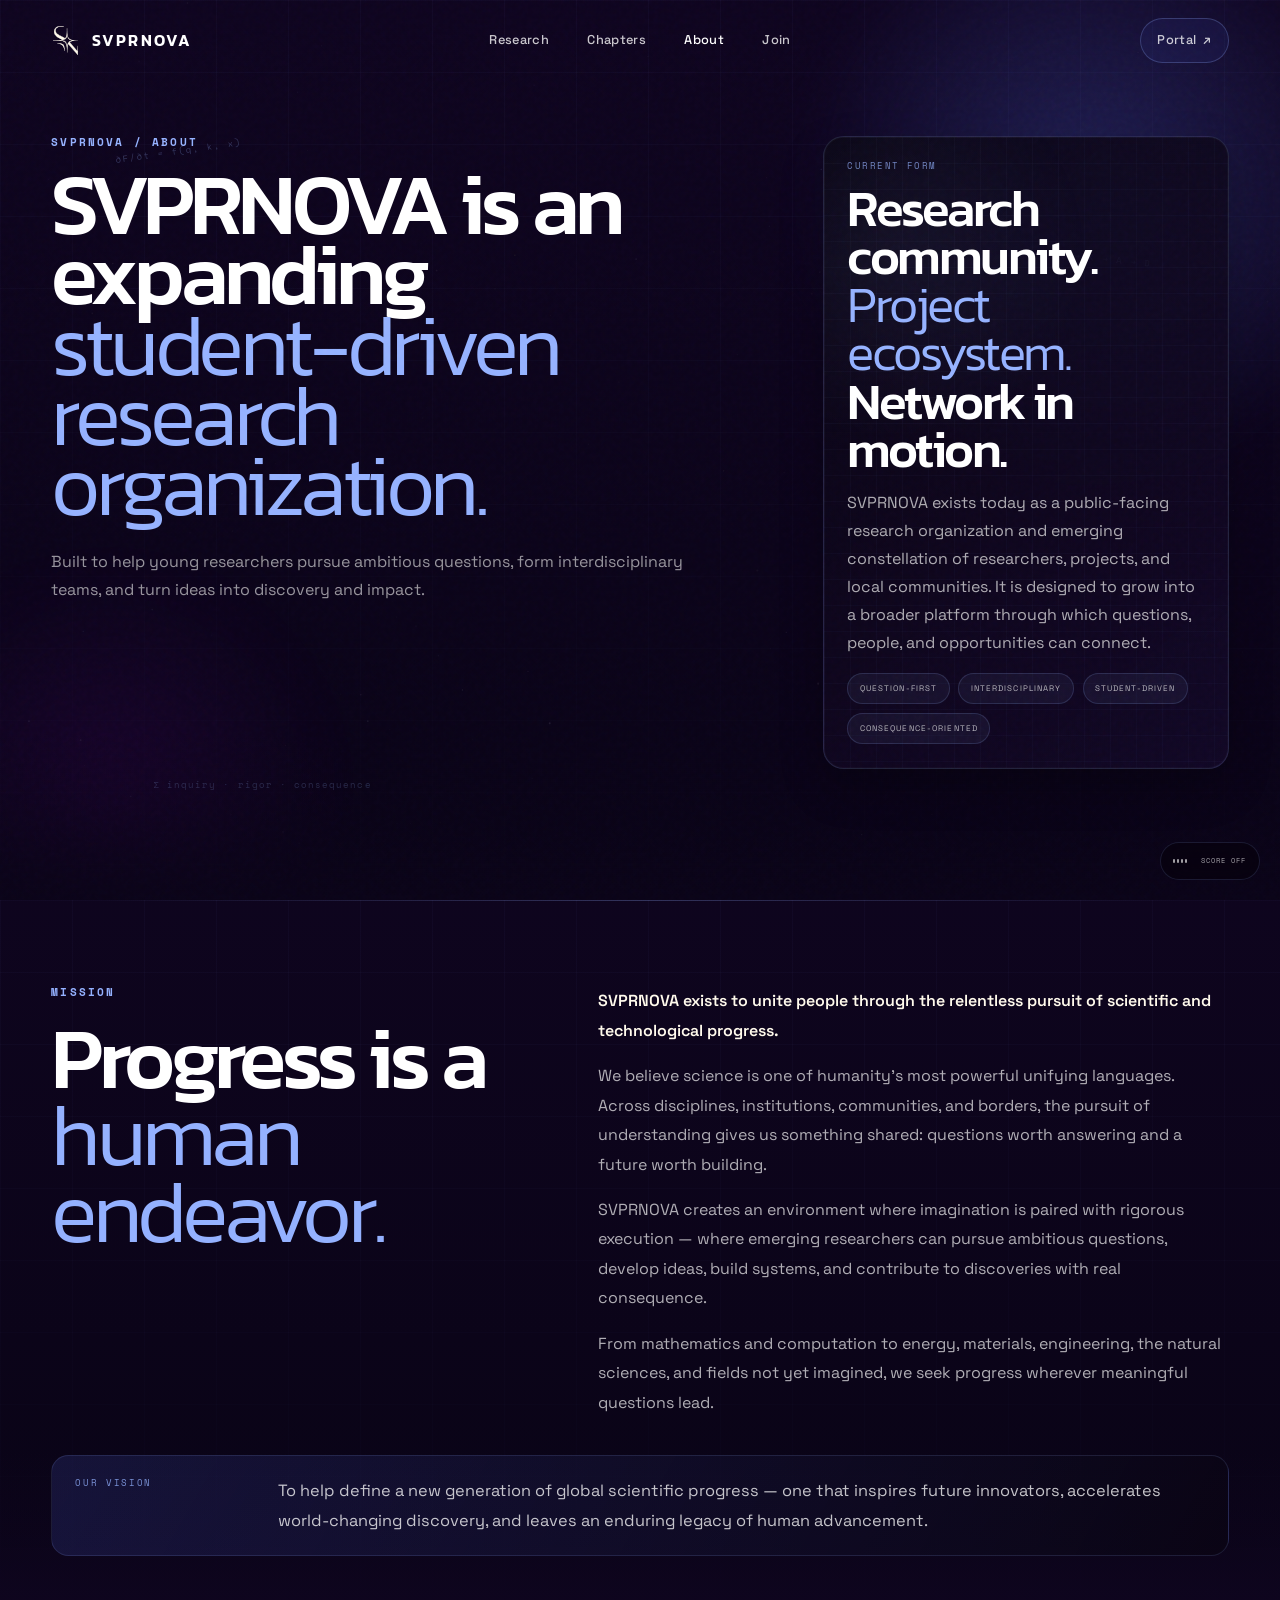
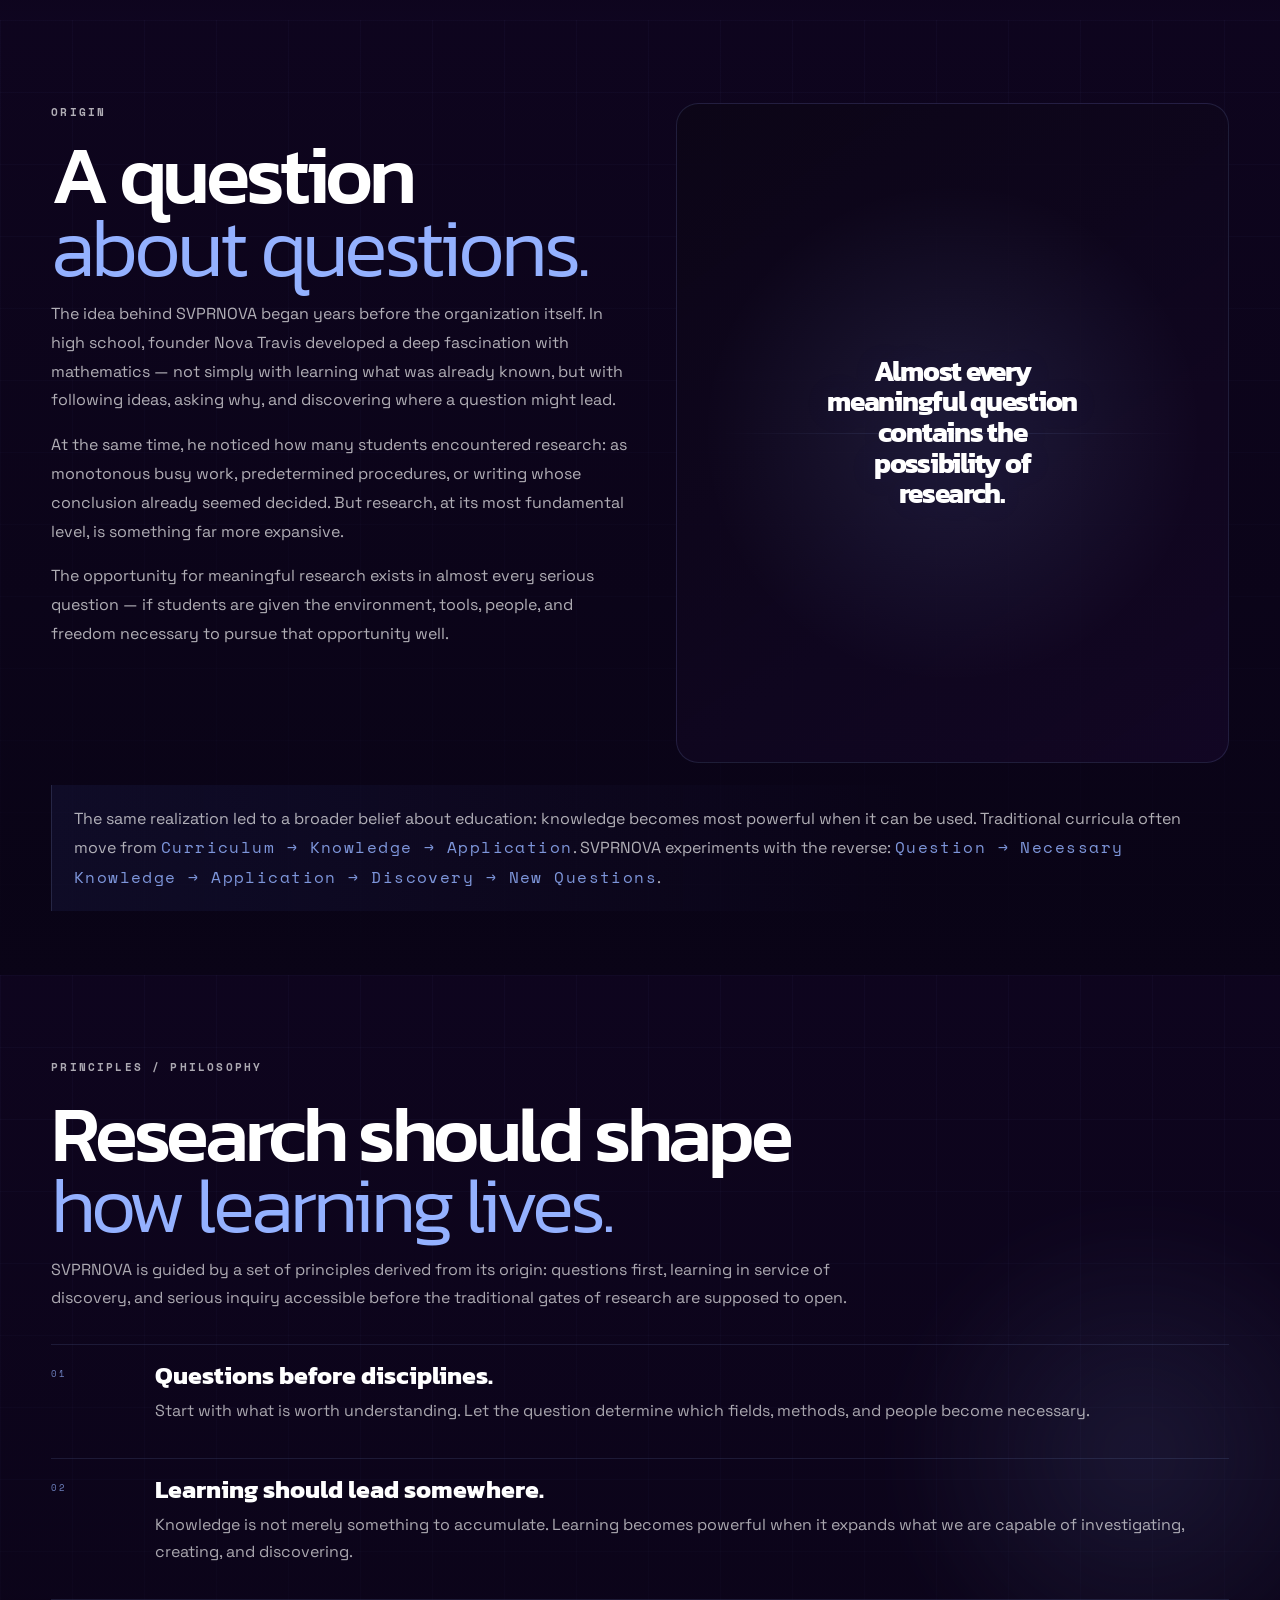
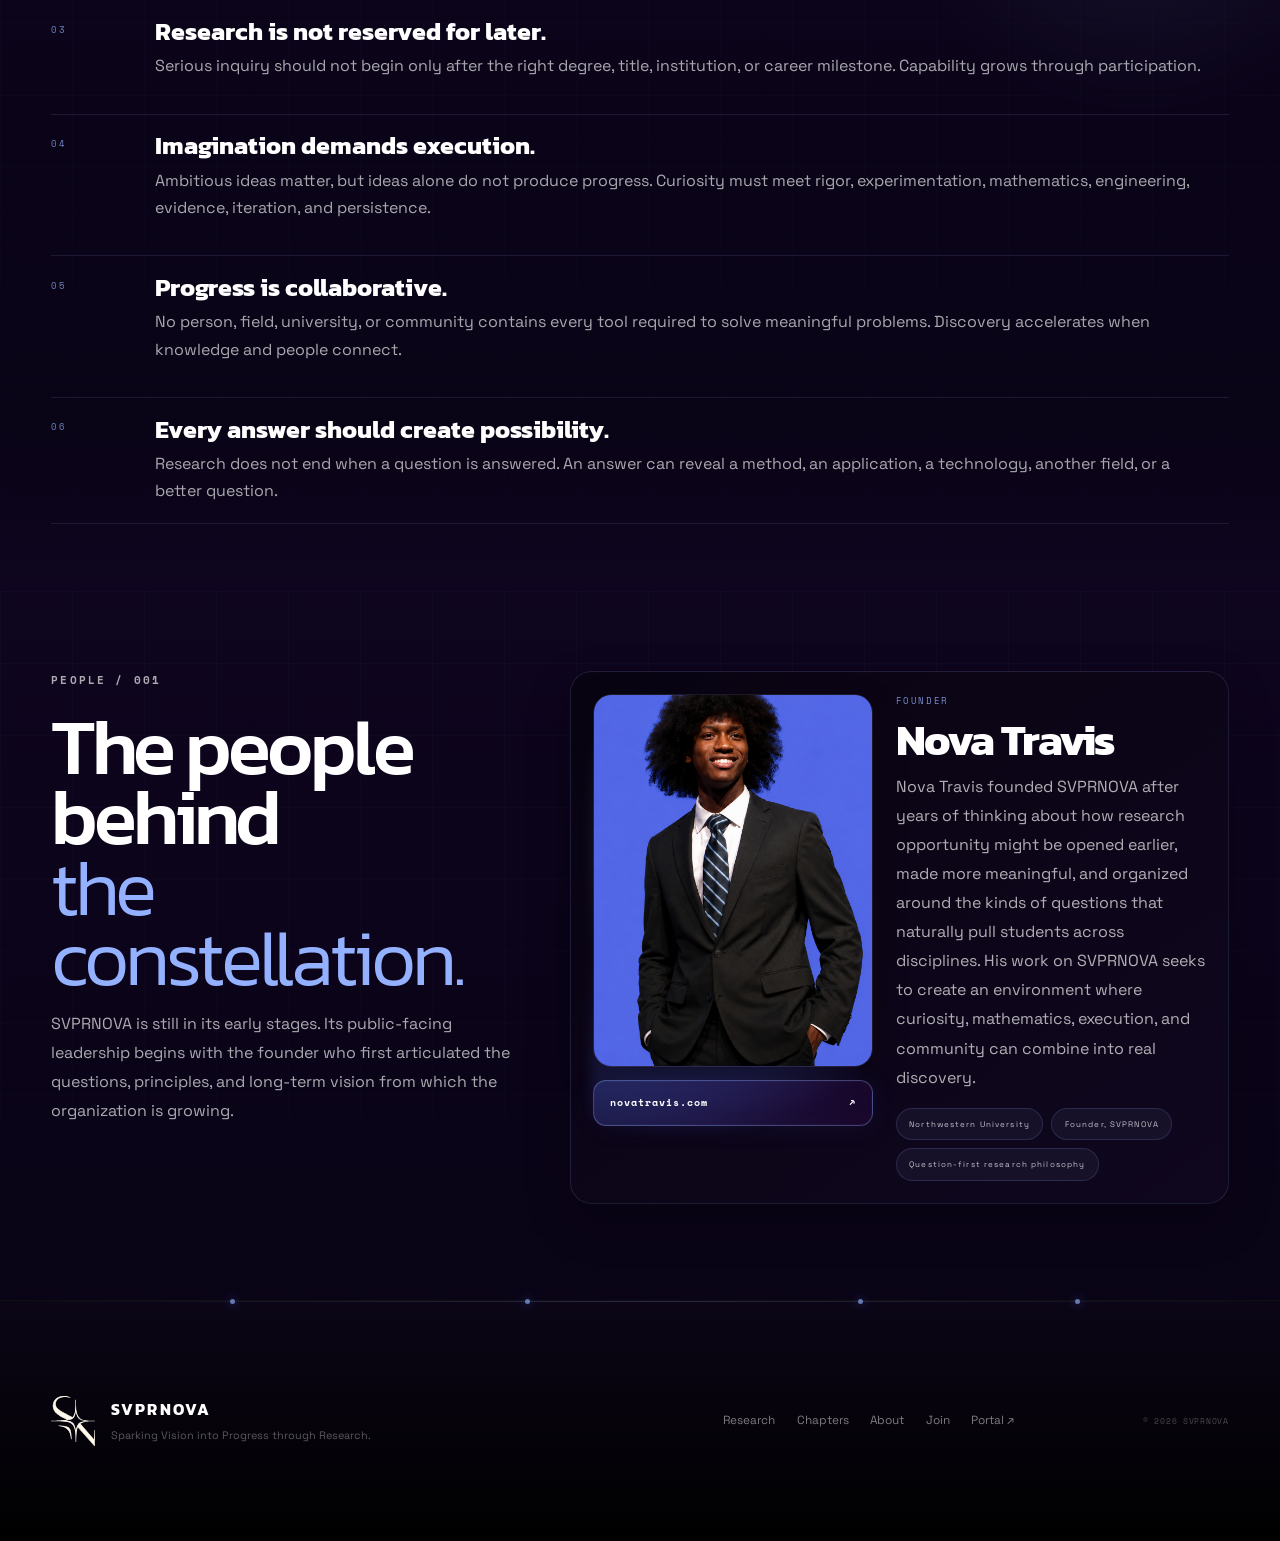
==== commit a35fac39: "SVPRSITE v5.3.0" ====
--- a/about/index.html
+++ b/about/index.html
@@ -671,7 +671,7 @@
           <article class="founder-card reveal">
             <div class="founder-photo-wrap">
               <div class="founder-photo-backdrop" aria-hidden="true"></div>
-              <img src="../assets/nova-founder.png" alt="Portrait of Nova Travis" class="founder-photo" />
+              <img src="../assets/nova-founder.png" alt="Portrait of Nova Travis" class="founder-photo" loading="lazy" decoding="async" />
               <a class="founder-site-button" href="https://novatravis.com" target="_blank" rel="noopener noreferrer"><span>novatravis.com</span><span aria-hidden="true">↗</span></a>
             </div>
             <div class="founder-copy">
@@ -930,14 +930,14 @@
     <span class="sound-label mono">PLAY SCORE</span>
   </button>
   <a class="sound-credit" id="sound-credit" href="https://open.spotify.com/artist/3JKtS3OZf6Wrio2MFBe2H6" target="_blank" rel="noopener noreferrer" aria-label="Music by Runox on Spotify">
-    <img class="sound-credit-photo" src="../assets/runox-photo.png" alt="Runox artist photo" />
+    <img class="sound-credit-photo" src="../assets/runox-photo.png" alt="Runox artist photo" loading="lazy" decoding="async" />
     <span class="sound-credit-copy">
       <span class="sound-credit-kicker mono">MUSIC BY</span>
       <strong>Runox</strong>
       <span class="sound-credit-link mono">OPEN SPOTIFY ↗</span>
     </span>
   </a>
-  <audio id="site-score" preload="auto" loop playsinline>
+  <audio id="site-score" preload="metadata" loop playsinline>
     <source src="../assets/svprnova-score.mp3" type="audio/mpeg" />
   </audio>
 
--- a/style.css
+++ b/style.css
@@ -50,6 +50,7 @@
   z-index: 0;
   pointer-events: none;
   background: #000;
+  contain: strict;
 }
 .page-noise {
   position: fixed;
@@ -637,6 +638,7 @@
   place-items:center;
   background:transparent;
   transition:opacity .85s ease, visibility .85s ease;
+  contain:paint;
 }
 .stellar-intro::after {
   content:"";
@@ -665,7 +667,8 @@
   transform:translate3d(calc(-50% + var(--intro-px)), calc(-50% + var(--intro-py)), 0);
   filter:drop-shadow(0 0 9px rgba(255,255,255,.82)) drop-shadow(0 0 26px rgba(148,177,255,.82)) drop-shadow(0 0 64px rgba(82,103,232,.5));
   z-index:3;
-  will-change:transform,filter;
+  will-change:transform;
+  backface-visibility:hidden;
 }
 .intro-star::before {
   content:"";
@@ -742,7 +745,7 @@
   transform:translate3d(var(--parallax-x),var(--parallax-y),0) scale(.92);
   transition:opacity .7s ease,filter .16s linear;
   filter:drop-shadow(0 0 14px rgba(255,255,255,1)) drop-shadow(0 0 52px rgba(148,177,255,1)) drop-shadow(0 0 120px rgba(82,103,232,.9)) drop-shadow(0 0 195px rgba(90,10,134,.5));
-  will-change:transform,filter,opacity;
+  will-change:transform,opacity;
 }
 body.site-launched .hero-mark-wrap { opacity:1; }
 .hero-mark { animation:heroStarFlicker .23s steps(2,end) infinite alternate; }
@@ -822,9 +825,9 @@
 
 /* Keep the pre-ignition view truly empty except for the persistent stars. */
 body.prelaunch main,
-body.prelaunch .site-footer { opacity:0; pointer-events:none; }
+body.prelaunch .site-footer { opacity:0; visibility:hidden; pointer-events:none; }
 body.site-launched main,
-body.site-launched .site-footer { opacity:1; }
+body.site-launched .site-footer { opacity:1; visibility:visible; }
 main, .site-footer { transition:opacity .75s ease; }
 
 /* ==========================================================================\n   V1.2 — centered hero lockup, reverse cosmic parallax, embedded constellation\n   ========================================================================== */
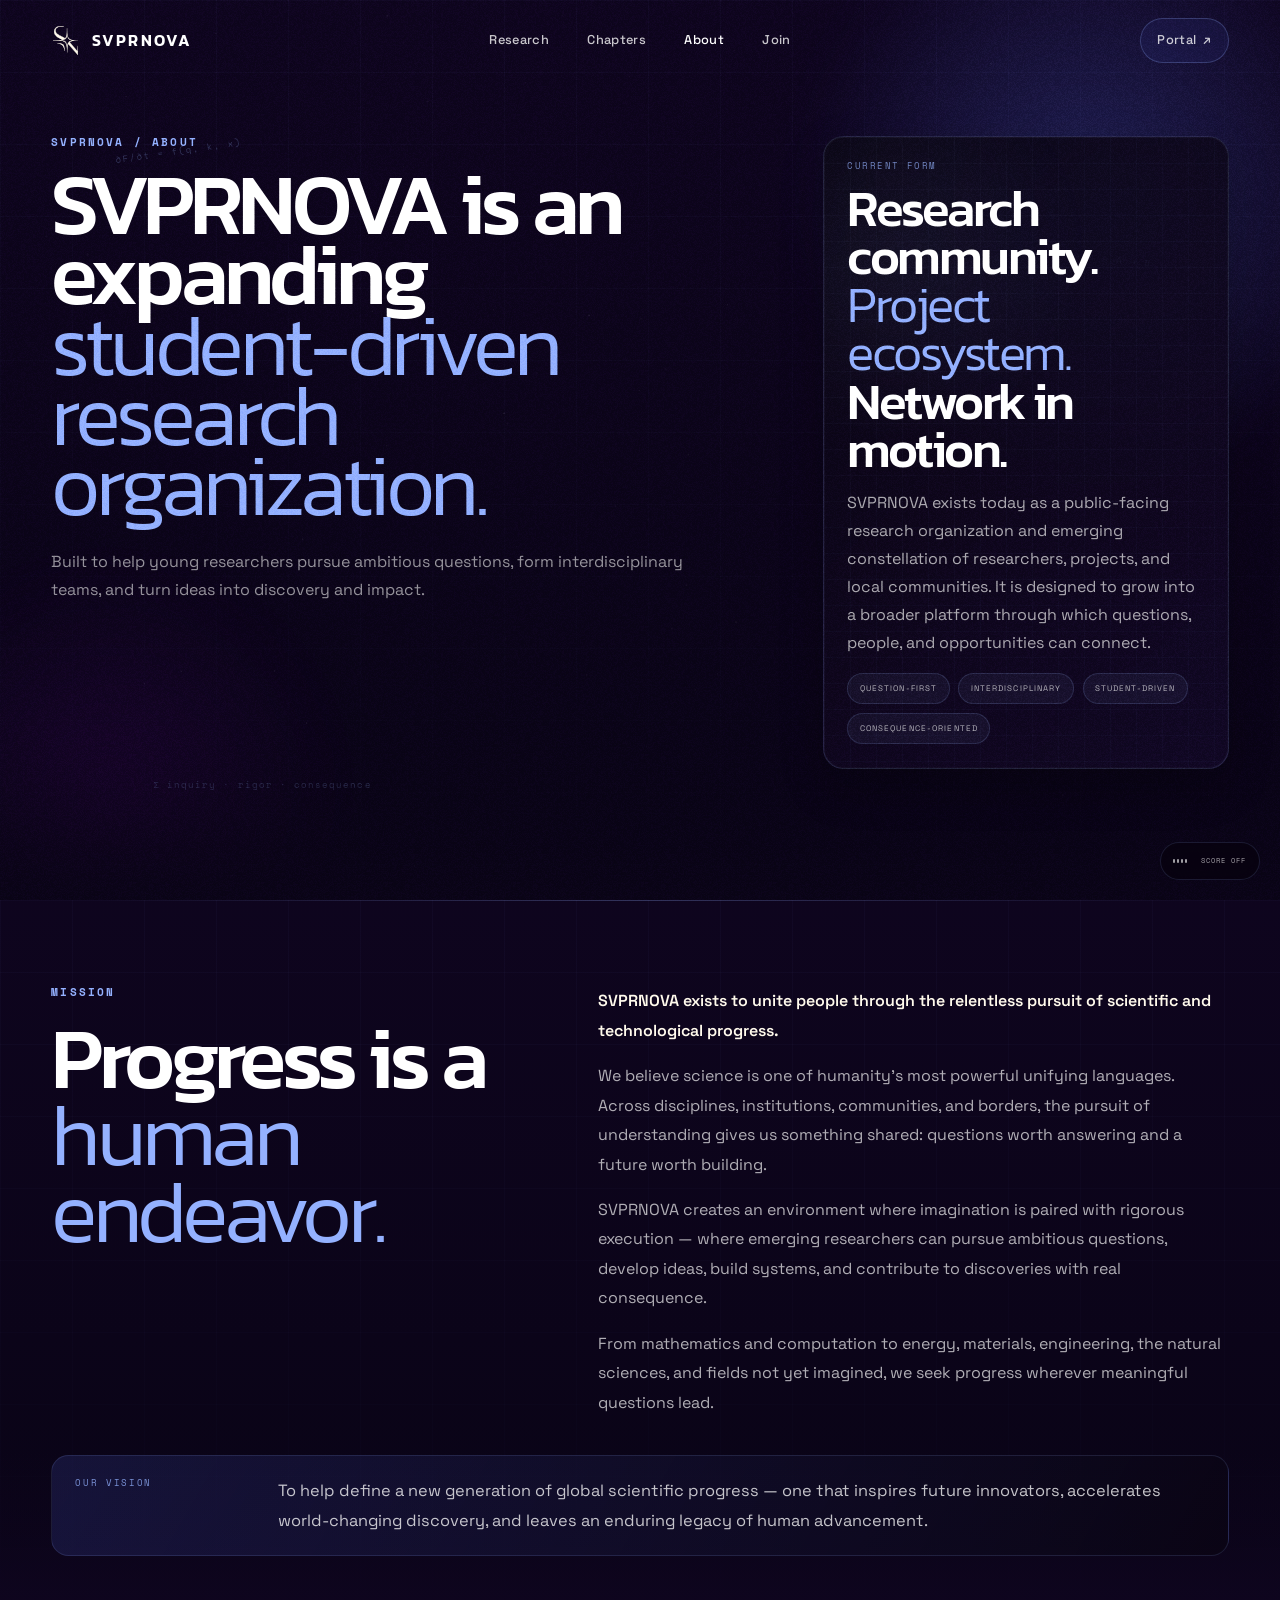
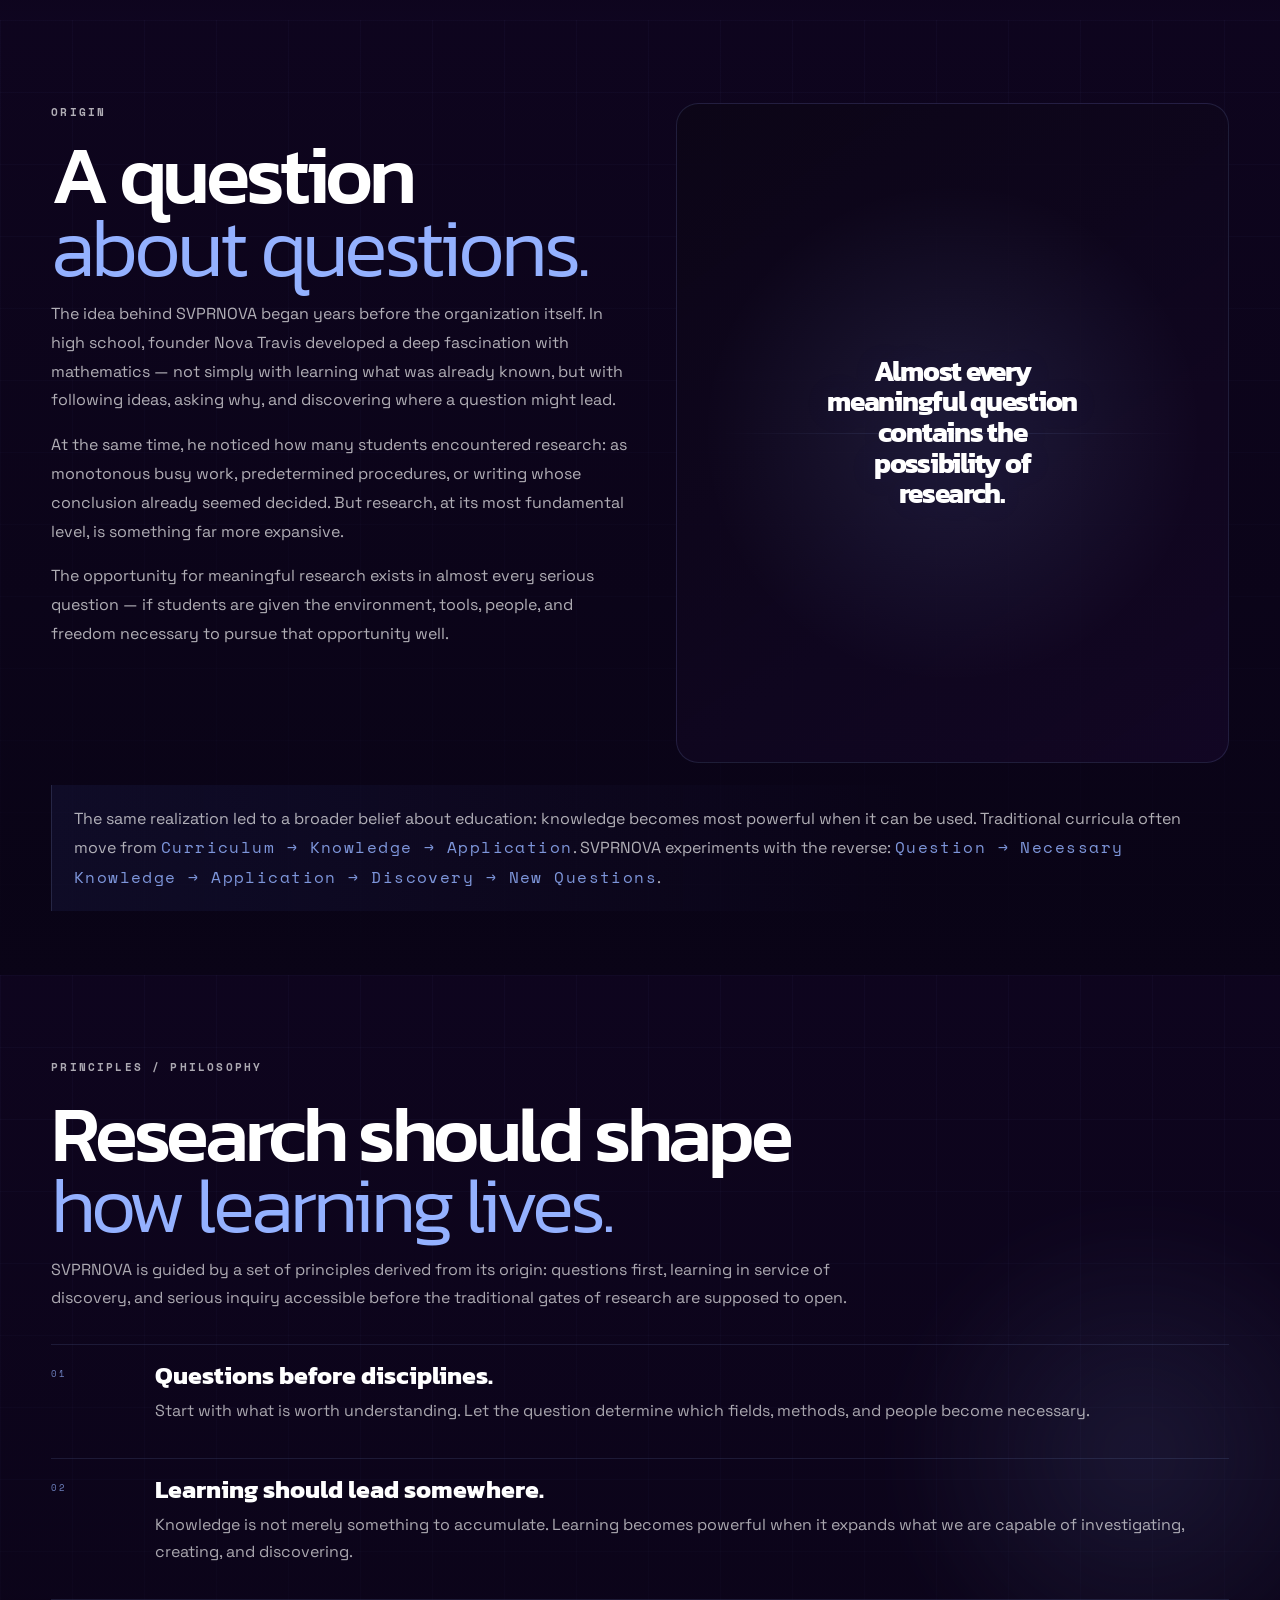
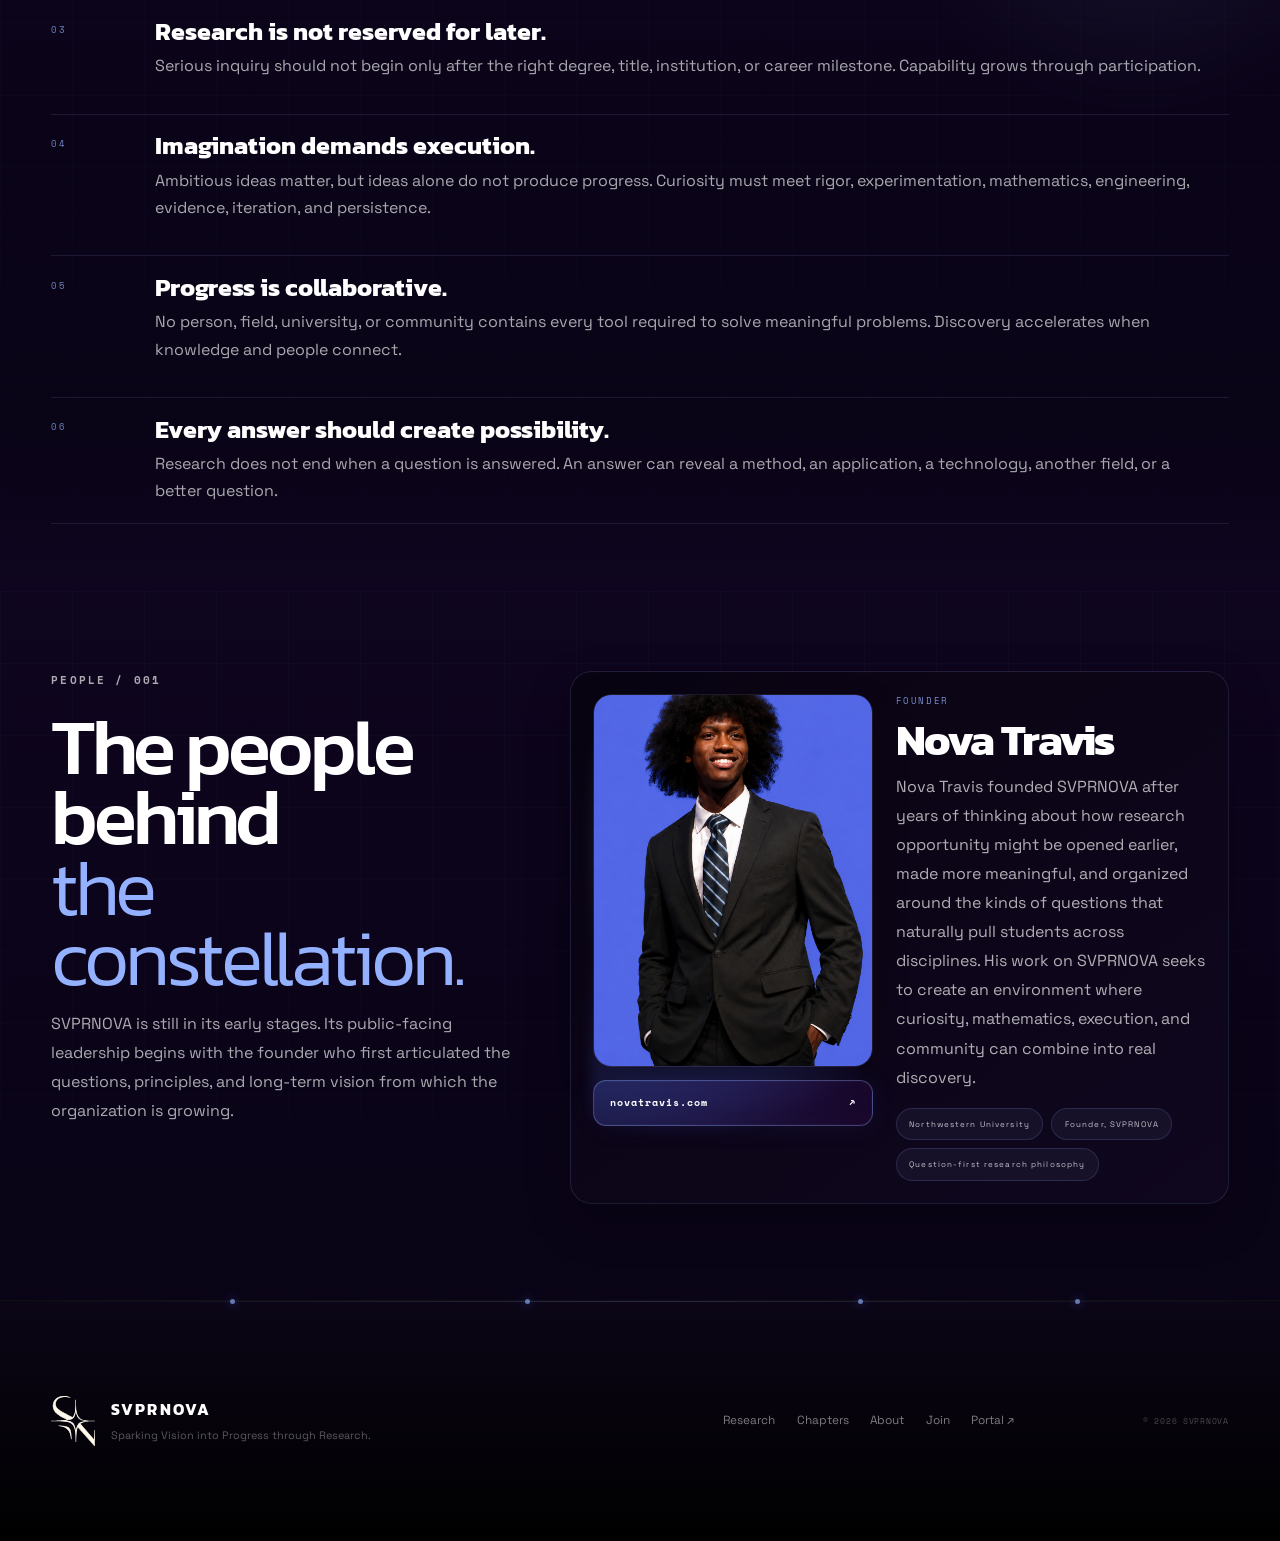
==== commit cf95c0b1: "SVPRSITE v5.3.1" ====
--- a/about/index.html
+++ b/about/index.html
@@ -4,6 +4,14 @@
   <meta charset="UTF-8" />
   <meta name="viewport" content="width=device-width, initial-scale=1.0" />
   <meta name="theme-color" content="#000000" />
+  <script>
+    (() => {
+      const ua = navigator.userAgent || '';
+      const mobileWebKit = /iP(?:hone|ad|od)/.test(ua) || (navigator.platform === 'MacIntel' && navigator.maxTouchPoints > 1);
+      window.SVPR_RUNTIME = Object.assign(window.SVPR_RUNTIME || {}, { mobileWebKit });
+      if (mobileWebKit) document.documentElement.classList.add('svpr-mobile-webkit');
+    })();
+  </script>
   <meta name="description" content="Learn what SVPRNOVA is, why it exists, where it came from, and the principles guiding it." />
   <title>About — SVPRNOVA</title>
   <link rel="preconnect" href="https://fonts.googleapis.com" />
--- a/style.css
+++ b/style.css
@@ -58,7 +58,8 @@
   z-index: 90;
   opacity: .028;
   pointer-events: none;
-  background-image: url("data:image/svg+xml,%3Csvg viewBox='0 0 200 200' xmlns='http://www.w3.org/2000/svg'%3E%3Cfilter id='n'%3E%3CfeTurbulence type='fractalNoise' baseFrequency='.86' numOctaves='3' stitchTiles='stitch'/%3E%3C/filter%3E%3Crect width='100%25' height='100%25' filter='url(%23n)' opacity='.55'/%3E%3C/svg%3E");
+  background-image: url("assets/noise.png");
+  background-size: 128px 128px;
   mix-blend-mode: soft-light;
 }
 main, .site-footer { position: relative; z-index: 2; }
@@ -2881,3 +2882,118 @@
 @media (prefers-reduced-motion:reduce) {
   .institution-connector-path { animation:none; }
 }
+
+
+/* ==========================================================================
+   V5.3.1 — mobile WebKit stability profile
+   ========================================================================== */
+/* iOS/iPadOS browsers share WebKit's compositor and a comparatively strict
+   per-tab GPU-memory budget. These rules preserve the composition while
+   avoiding large persistent raster surfaces and work that is literally hidden. */
+
+/* The prelaunch overlay completely obscures page content, so CSS animations
+   behind it should not allocate layers or repaint until launch. */
+body.prelaunch main *,
+body.prelaunch main *::before,
+body.prelaunch main *::after,
+body.prelaunch .site-footer *,
+body.prelaunch .site-footer *::before,
+body.prelaunch .site-footer *::after {
+  animation-play-state: paused !important;
+}
+
+/* On mobile WebKit, section effects only run while the section is near the
+   viewport. JS toggles .svpr-live with IntersectionObserver. */
+html.svpr-mobile-webkit section:not(.svpr-live) *,
+html.svpr-mobile-webkit section:not(.svpr-live) *::before,
+html.svpr-mobile-webkit section:not(.svpr-live) *::after,
+html.svpr-mobile-webkit section:not(.svpr-live)::before,
+html.svpr-mobile-webkit section:not(.svpr-live)::after {
+  animation-play-state: paused !important;
+}
+
+/* Persistent will-change hints force Safari to reserve compositor surfaces even
+   when an element is far off-screen. Let WebKit promote layers only as needed. */
+html.svpr-mobile-webkit * { will-change: auto !important; }
+
+/* The noise texture is now pre-rasterized rather than evaluating SVG turbulence
+   in a fixed full-screen layer. Normal blending at very low opacity is visually
+   equivalent on the dark site and removes another full-screen blend pass. */
+html.svpr-mobile-webkit .page-noise {
+  mix-blend-mode: normal;
+  opacity: .016;
+}
+html.svpr-mobile-webkit body.route-about .page-noise { opacity: .035; }
+
+/* Fixed backdrop filters are particularly costly while Safari's browser chrome
+   is moving. Slightly more opaque fills preserve the same glass appearance. */
+html.svpr-mobile-webkit .site-header.scrolled {
+  -webkit-backdrop-filter: none;
+  backdrop-filter: none;
+  background: rgba(8,3,17,.92);
+}
+html.svpr-mobile-webkit .mobile-menu {
+  -webkit-backdrop-filter: none;
+  backdrop-filter: none;
+  background: rgba(6,1,14,.985);
+}
+html.svpr-mobile-webkit .sound-control {
+  -webkit-backdrop-filter: none;
+  backdrop-filter: none;
+  background: rgba(7,2,15,.94);
+}
+html.svpr-mobile-webkit .sound-credit {
+  -webkit-backdrop-filter: none;
+  backdrop-filter: none;
+  background: rgba(8,3,17,.96);
+}
+
+/* Large blurred radial-gradient layers already have feathered transparent edges;
+   the extra CSS blur creates oversized offscreen textures without materially
+   changing their appearance on a phone-sized display. */
+html.svpr-mobile-webkit .hero-nebula,
+html.svpr-mobile-webkit .research-hero-nebula,
+html.svpr-mobile-webkit .chapters-hero-nebula,
+html.svpr-mobile-webkit .chapters-v32-nebula,
+html.svpr-mobile-webkit .about-gradient-halo,
+html.svpr-mobile-webkit .join-halo {
+  filter: none !important;
+}
+
+/* Keep the ignition's pulse/explosion but avoid repeatedly re-rasterizing a
+   filtered parent surface. The existing box-shadows/radial gradients provide
+   the same glow. */
+html.svpr-mobile-webkit .intro-star { filter: none; }
+html.svpr-mobile-webkit .intro-star::before {
+  animation: introPulse 2.2s ease-in-out infinite;
+}
+html.svpr-mobile-webkit .stellar-intro.is-igniting .intro-star::after {
+  animation: supernovaFlashMobile .72s ease-out forwards;
+}
+@keyframes supernovaFlashMobile {
+  0% { opacity:.3; transform:scale(.55); }
+  18% { opacity:1; background:radial-gradient(circle,#fff 0 8%,rgba(255,235,124,.85) 10%,rgba(148,177,255,.58) 22%,rgba(82,103,232,.23) 39%,rgba(90,10,134,.1) 52%,transparent 70%); }
+  100% { opacity:0; transform:scale(7.5); }
+}
+
+/* Animate already-composited opacity instead of invalidating the expensive
+   stellar drop-shadow every 230 ms. The perceived flicker remains. */
+html.svpr-mobile-webkit .hero-mark { animation: none !important; }
+html.svpr-mobile-webkit body.site-launched #home-view:not([hidden]) .hero-mark-wrap {
+  animation: heroCompositeFlicker .23s steps(2,end) infinite alternate;
+}
+html.svpr-mobile-webkit .hero-lens-flare {
+  animation: heroLensFlickerMobile .23s steps(2,end) infinite alternate;
+}
+@keyframes heroCompositeFlicker {
+  0% { opacity:.94; }
+  34% { opacity:1; }
+  67% { opacity:.88; }
+  100% { opacity:1; }
+}
+@keyframes heroLensFlickerMobile {
+  0% { opacity:.72; }
+  34% { opacity:1; }
+  67% { opacity:.58; }
+  100% { opacity:.96; }
+}
